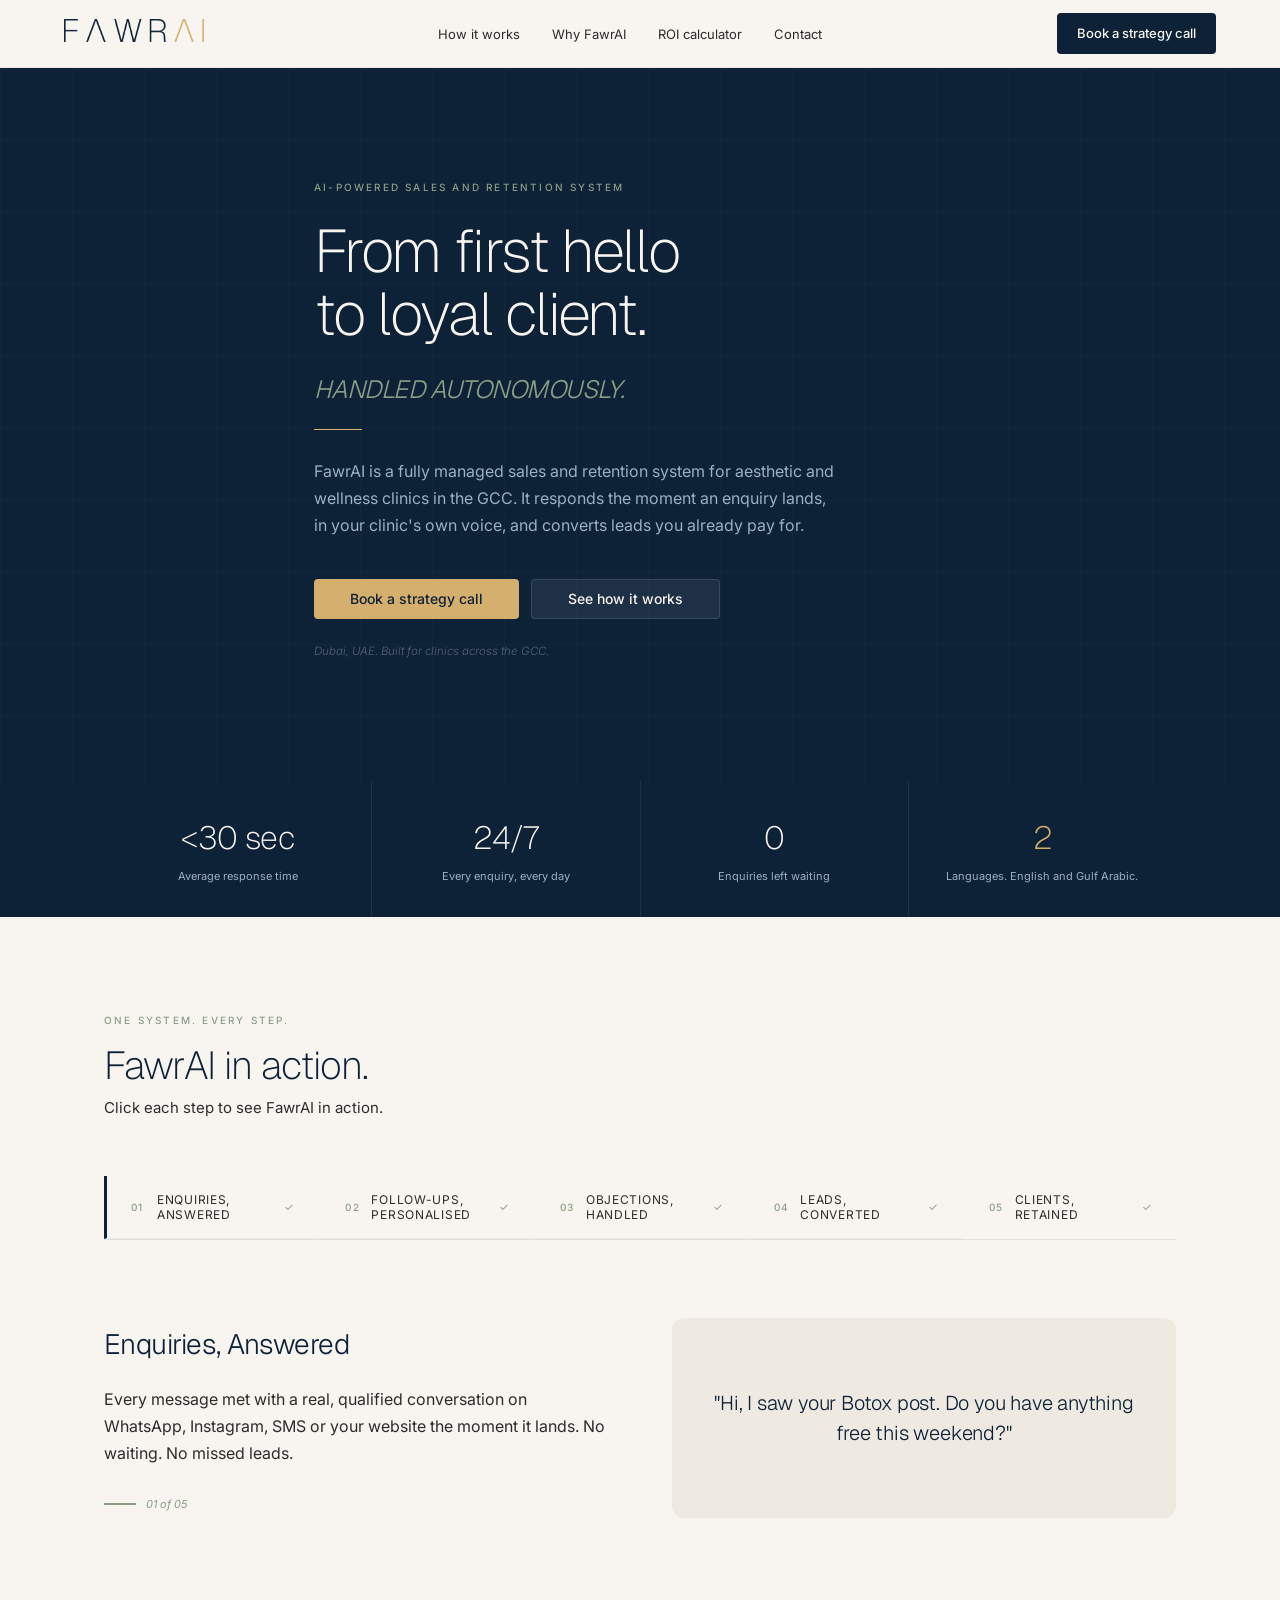
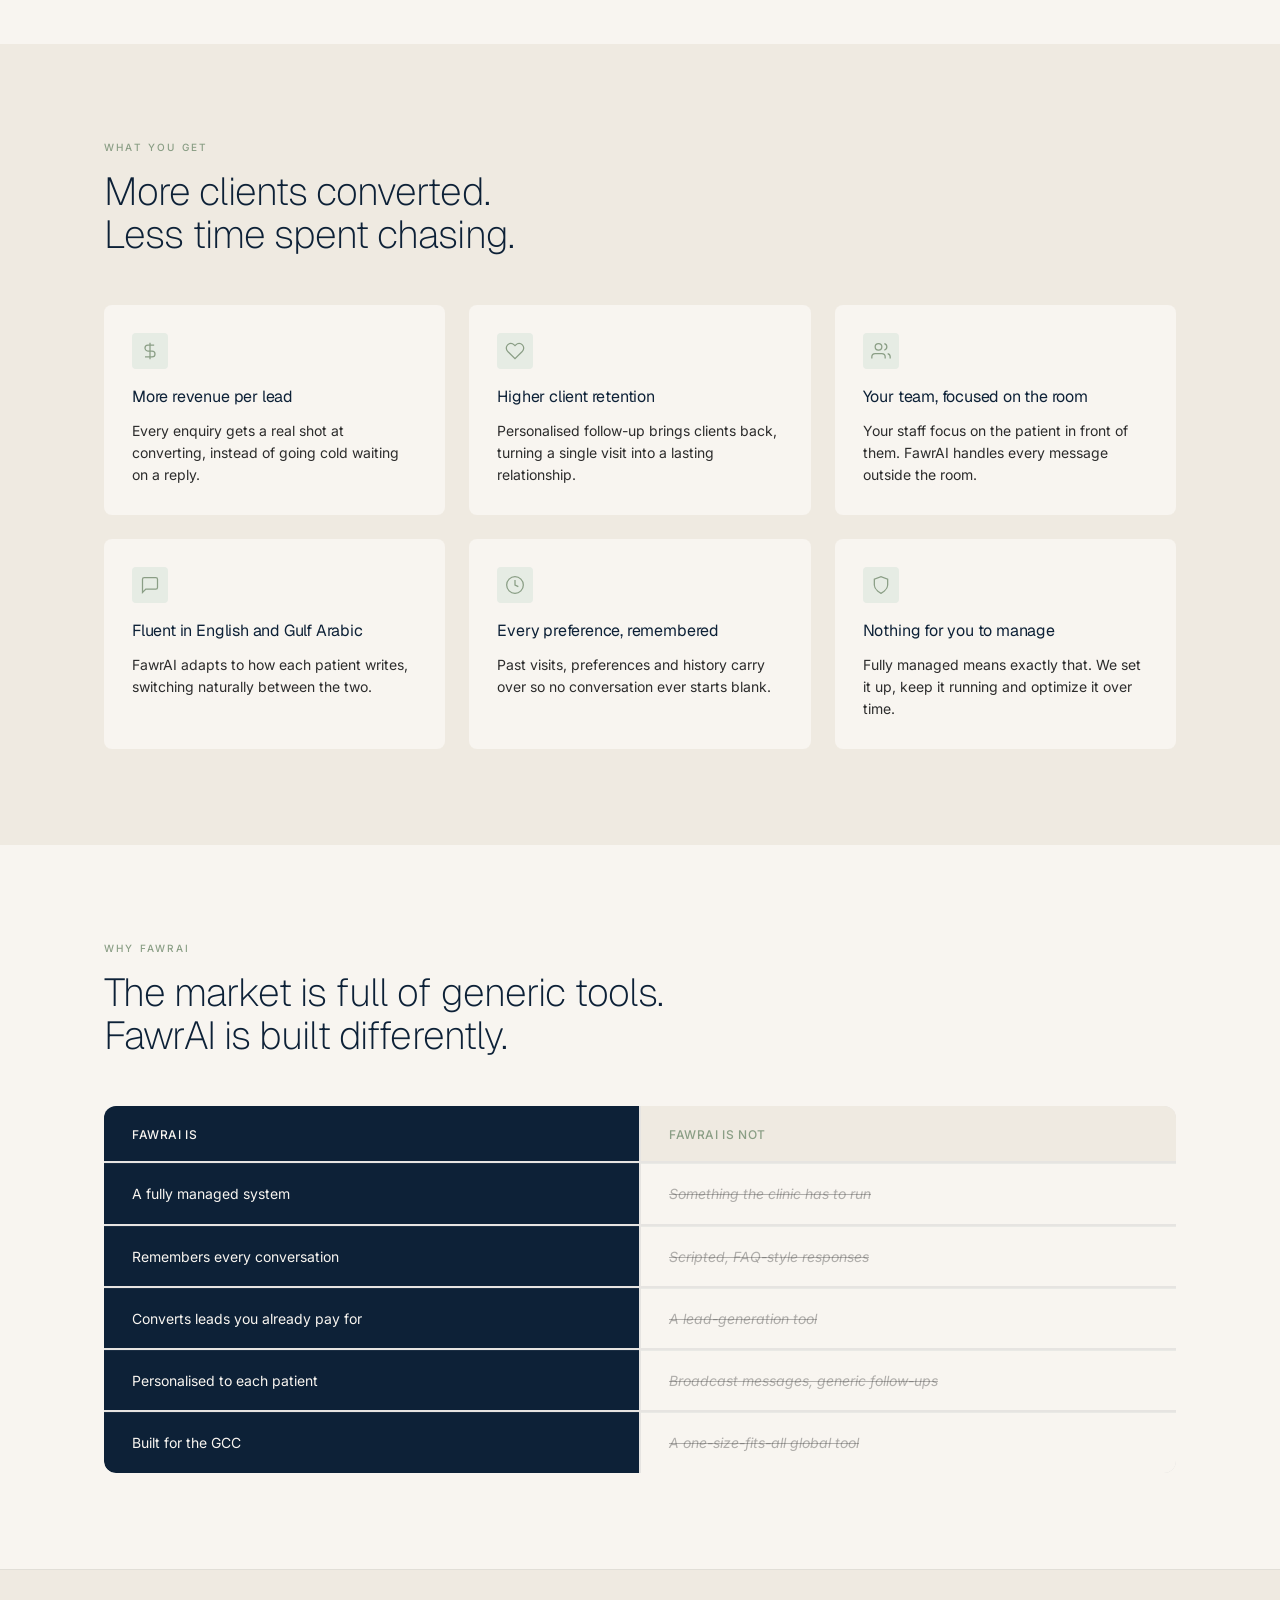
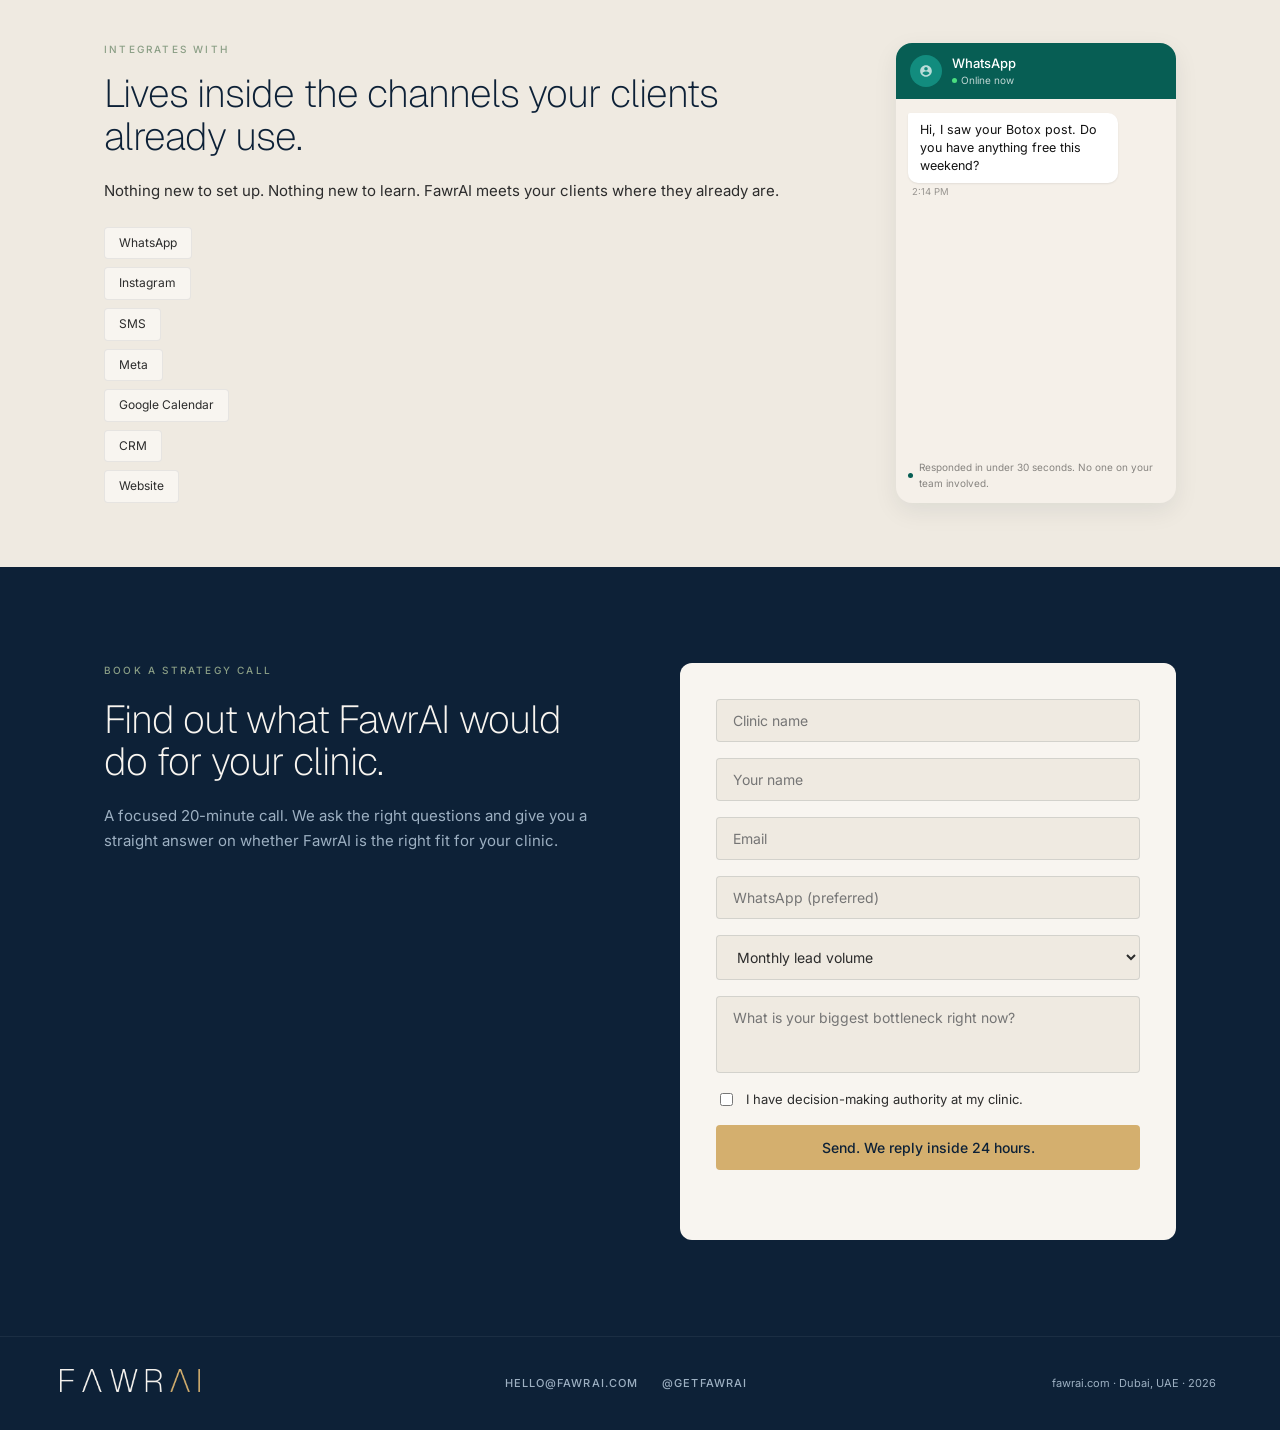
==== index.html @ 524ab54e "Add files via upload" ====
<!DOCTYPE html>
<html lang="en">
<head>
<meta charset="utf-8">
<meta name="viewport" content="width=device-width, initial-scale=1">
<title>FawrAI — From first hello to loyal client</title>
<link rel="icon" type="image/png" href="favicon-32.png">
<link rel="icon" type="image/png" sizes="512x512" href="favicon.png">
<link rel="apple-touch-icon" href="apple-touch-icon.png">
<meta name="description" content="FawrAI is a fully managed AI sales and retention system for aesthetic and wellness clinics in the GCC. Responds to every enquiry in under 30 seconds, in English and Gulf Arabic.">

<meta property="og:type" content="website">
<meta property="og:url" content="https://fawrai.com/">
<meta property="og:title" content="FawrAI — From first hello to loyal client">
<meta property="og:description" content="FawrAI is a fully managed AI sales and retention system for aesthetic and wellness clinics in the GCC. Responds to every enquiry in under 30 seconds, in English and Gulf Arabic.">
<meta property="og:image" content="https://fawrai.com/og-image.png">
<meta property="og:image:width" content="1200">
<meta property="og:image:height" content="630">

<meta name="twitter:card" content="summary_large_image">
<meta name="twitter:title" content="FawrAI — From first hello to loyal client">
<meta name="twitter:description" content="FawrAI is a fully managed AI sales and retention system for aesthetic and wellness clinics in the GCC.">
<meta name="twitter:image" content="https://fawrai.com/og-image.png">

<link rel="stylesheet" href="colors_and_type.css">
<link rel="stylesheet" href="site.css">
</head>
<body>

<!-- NAV -->
<nav class="fw-nav">
  <a href="index.html" aria-label="FawrAI home"><img src="logo-dark.png" alt="FawrAI" class="fw-logo-nav" style="height:23px;width:auto;"></a>
  <ul class="fw-nav-links">
    <li><a href="#how">How it works</a></li>
    <li><a href="#why">Why FawrAI</a></li>
    <li><a href="https://roi.fawrai.com">ROI calculator</a></li>
    <li><a href="#contact">Contact</a></li>
  </ul>
  <a href="#contact" class="fw-btn fw-btn-primary fw-nav-cta">Book a strategy call</a>
  <button id="fw-burger" class="fw-burger" aria-label="Open menu" aria-expanded="false">
    <span></span><span></span><span></span>
  </button>
</nav>
<div id="fw-mobile-menu" class="fw-mobile-menu">
  <a href="#how">How it works</a>
  <a href="#why">Why FawrAI</a>
  <a href="https://roi.fawrai.com">ROI calculator</a>
  <a href="#contact">Contact</a>
  <a href="#contact" class="fw-btn fw-btn-primary fw-mobile-cta">Book a strategy call</a>
</div>

<!-- HERO -->
<div style="background: var(--fawr-navy); position: relative; overflow: hidden;">
  <div style="position: absolute; inset: 0; background-image: linear-gradient(rgba(212,175,110,0.03) 1px, transparent 1px), linear-gradient(90deg, rgba(212,175,110,0.03) 1px, transparent 1px); background-size: 72px 72px; pointer-events: none;"></div>
  <div class="hero-inner fw-reveal" style="max-width: 780px; margin: 0 auto; padding: 112px 64px 104px; display: flex; flex-direction: column; align-items: flex-start; position: relative;">
    <div class="eyebrow" style="margin-bottom: 24px; color: var(--fawr-sage);">AI-powered sales and retention system</div>
    <h1 style="font-size: 60px; font-weight: 200; letter-spacing: -0.034em; line-height: 1.05; color: var(--fawr-offwhite); margin-bottom: 20px;">From first hello<br>to loyal client.<br><span style="font-size: 25px; font-weight: 300; color: var(--fawr-sage); letter-spacing: -0.022em; text-transform: uppercase; font-style: italic;">Handled autonomously.</span></h1>
    <div style="width: 48px; height: 1px; background: var(--fawr-gold); margin-bottom: 28px;"></div>
    <p style="font-size: 16px; line-height: 1.7; color: var(--fg-on-navy-dim); max-width: 520px; margin-bottom: 40px;">FawrAI is a fully managed sales and retention system for aesthetic and wellness clinics in the GCC. It responds the moment an enquiry lands, in your clinic's own voice, and converts leads you already pay for.</p>
    <div class="btn-row" style="display: flex; gap: 12px; align-items: center;">
      <a href="#contact" class="fw-btn fw-btn-accent" style="font-size: 14px; padding: 9px 36px; white-space: nowrap;">Book a strategy call</a>
      <a href="#how" class="fw-btn" style="font-size: 14px; padding: 8px 36px; white-space: nowrap; background: rgba(255,255,255,0.07); color: var(--fawr-offwhite); border: 1px solid rgba(255,255,255,0.12);">See how it works</a>
    </div>
    <p style="margin-top: 24px; font-size: 11.5px; color: rgba(255,255,255,0.3); font-family: var(--font-body); font-weight: 300; font-style: italic;">Dubai, UAE. Built for clinics across the GCC.</p>
  </div>
</div>

<!-- STATS BANNER -->
<div style="background: var(--fawr-navy); padding: 0;">
  <div class="section-inner" style="padding-top: 0; padding-bottom: 0;">
    <div class="stats-grid" style="display: grid; grid-template-columns: 1fr 1px 1fr 1px 1fr 1px 1fr;">
      <div class="fw-reveal" style="padding: 32px 24px; text-align: center;">
        <div style="font-family: var(--font-display); font-size: 32px; font-weight: 200; color: var(--fawr-offwhite); letter-spacing: -0.02em;">&lt;30 sec</div>
        <div style="font-family: var(--font-body); font-size: 11px; color: var(--fg-on-navy-dim); margin-top: 6px;">Average response time</div>
      </div>
      <div class="stats-div" style="background: rgba(255,255,255,0.07);"></div>
      <div class="fw-reveal" style="padding: 32px 24px; text-align: center;">
        <div style="font-family: var(--font-display); font-size: 32px; font-weight: 200; color: var(--fawr-offwhite); letter-spacing: -0.02em;">24/7</div>
        <div style="font-family: var(--font-body); font-size: 11px; color: var(--fg-on-navy-dim); margin-top: 6px;">Every enquiry, every day</div>
      </div>
      <div class="stats-div" style="background: rgba(255,255,255,0.07);"></div>
      <div class="fw-reveal" style="padding: 32px 24px; text-align: center;">
        <div style="font-family: var(--font-display); font-size: 32px; font-weight: 200; color: var(--fawr-offwhite); letter-spacing: -0.02em;">0</div>
        <div style="font-family: var(--font-body); font-size: 11px; color: var(--fg-on-navy-dim); margin-top: 6px;">Enquiries left waiting</div>
      </div>
      <div class="stats-div" style="background: rgba(255,255,255,0.07);"></div>
      <div class="fw-reveal" style="padding: 32px 24px; text-align: center;">
        <div style="font-family: var(--font-display); font-size: 32px; font-weight: 200; color: var(--fawr-gold); letter-spacing: -0.02em;">2</div>
        <div style="font-family: var(--font-body); font-size: 11px; color: var(--fg-on-navy-dim); margin-top: 6px;">Languages. English and Gulf Arabic.</div>
      </div>
    </div>
  </div>
</div>

<!-- HOW IT WORKS -->
<div id="how" class="section-pad" style="padding: 96px 0; background: var(--fawr-offwhite);">
  <div class="section-inner">
    <div class="eyebrow fw-reveal" style="margin-bottom: 16px;">One system. Every step.</div>
    <h2 class="fw-reveal" style="font-size: 39px; font-weight: 200; letter-spacing: -0.025em; line-height: 1.1; color: var(--fawr-navy); margin-bottom: 8px;">FawrAI in action.</h2>
    <p class="fw-reveal" style="font-size: 15px; color: var(--fawr-charcoal); margin-bottom: 56px; max-width: 480px; line-height: 1.6;">Click each step to see FawrAI in action.</p>

    <div id="step-tabs" class="steps-tabs" style="display: grid; grid-template-columns: repeat(5, 1fr); border-bottom: 1px solid rgba(13,33,55,0.1); margin-bottom: 48px;">
      <button class="step-tab active" data-step="0" style="width: 100%;"><div style="display: flex; align-items: center; gap: 10px;"><span style="font-family: var(--font-body); font-size: 10px; font-weight: 500; letter-spacing: 0.12em; color: var(--fawr-sage); min-width: 16px;">01</span><span style="font-family: var(--font-body); font-size: 12px; font-weight: 400; color: var(--fawr-charcoal); text-transform: uppercase; letter-spacing: 0.06em; flex: 1;">Enquiries, Answered</span><span style="font-size: 11px; color: var(--fawr-sage);">&#10003;</span></div></button>
      <button class="step-tab" data-step="1" style="width: 100%;"><div style="display: flex; align-items: center; gap: 10px;"><span style="font-family: var(--font-body); font-size: 10px; font-weight: 500; letter-spacing: 0.12em; color: var(--fawr-sage); min-width: 16px;">02</span><span style="font-family: var(--font-body); font-size: 12px; font-weight: 400; color: var(--fawr-charcoal); text-transform: uppercase; letter-spacing: 0.06em; flex: 1;">Follow-ups, Personalised</span><span style="font-size: 11px; color: var(--fawr-sage);">&#10003;</span></div></button>
      <button class="step-tab" data-step="2" style="width: 100%;"><div style="display: flex; align-items: center; gap: 10px;"><span style="font-family: var(--font-body); font-size: 10px; font-weight: 500; letter-spacing: 0.12em; color: var(--fawr-sage); min-width: 16px;">03</span><span style="font-family: var(--font-body); font-size: 12px; font-weight: 400; color: var(--fawr-charcoal); text-transform: uppercase; letter-spacing: 0.06em; flex: 1;">Objections, Handled</span><span style="font-size: 11px; color: var(--fawr-sage);">&#10003;</span></div></button>
      <button class="step-tab" data-step="3" style="width: 100%;"><div style="display: flex; align-items: center; gap: 10px;"><span style="font-family: var(--font-body); font-size: 10px; font-weight: 500; letter-spacing: 0.12em; color: var(--fawr-sage); min-width: 16px;">04</span><span style="font-family: var(--font-body); font-size: 12px; font-weight: 400; color: var(--fawr-charcoal); text-transform: uppercase; letter-spacing: 0.06em; flex: 1;">Leads, Converted</span><span style="font-size: 11px; color: var(--fawr-sage);">&#10003;</span></div></button>
      <button class="step-tab" data-step="4" style="width: 100%;"><div style="display: flex; align-items: center; gap: 10px;"><span style="font-family: var(--font-body); font-size: 10px; font-weight: 500; letter-spacing: 0.12em; color: var(--fawr-sage); min-width: 16px;">05</span><span style="font-family: var(--font-body); font-size: 12px; font-weight: 400; color: var(--fawr-charcoal); text-transform: uppercase; letter-spacing: 0.06em; flex: 1;">Clients, Retained</span><span style="font-size: 11px; color: var(--fawr-sage);">&#10003;</span></div></button>
    </div>

    <div class="steps-grid" style="display: grid; grid-template-columns: 1fr 1fr; gap: 64px; align-items: center; min-height: 260px;">
      <div>
        <h3 id="step-detail-title" style="font-size: 28px; font-weight: 300; color: var(--fawr-navy); margin-bottom: 20px; letter-spacing: -0.018em;">Enquiries, Answered</h3>
        <p id="step-detail-body" style="font-size: 16px; line-height: 1.7; color: var(--fawr-charcoal); margin-bottom: 28px;">Every message met with a real, qualified conversation on WhatsApp, Instagram, SMS or your website the moment it lands. No waiting. No missed leads.</p>
        <div style="display: flex; align-items: center; gap: 10px;">
          <div style="width: 32px; height: 2px; background: var(--fawr-sage);"></div>
          <span id="step-detail-count" style="font-family: var(--font-body); font-size: 11px; color: var(--fawr-sage); font-style: italic;">01 of 05</span>
        </div>
      </div>
      <div style="background: var(--fawr-offwhite-2); border-radius: var(--radius-lg); padding: 32px; min-height: 200px; display: flex; align-items: center; justify-content: center;">
        <p id="step-detail-example" style="font-family: var(--font-display); font-size: 20px; font-weight: 300; color: var(--fawr-navy); text-align: center; line-height: 1.5; letter-spacing: -0.01em; margin: 0;">"Hi, I saw your Botox post. Do you have anything free this weekend?"</p>
      </div>
    </div>
  </div>
</div>

<!-- WHAT YOU GET -->
<div class="section-pad" style="padding: 96px 0; background: var(--fawr-offwhite-2);">
  <div class="section-inner">
    <div class="eyebrow fw-reveal" style="margin-bottom: 16px;">What you get</div>
    <h2 class="fw-reveal" style="font-size: 39px; font-weight: 200; letter-spacing: -0.025em; line-height: 1.1; color: var(--fawr-navy); margin-bottom: 48px;">More clients converted. <br>Less time spent chasing.</h2>
    <div class="benefits-grid" style="display: grid; grid-template-columns: repeat(3, 1fr); gap: 24px;">

      <div class="benefit-card fw-reveal" style="background: var(--fawr-offwhite); border-radius: var(--radius-md); padding: 28px; transition: box-shadow 160ms, transform 160ms;">
        <div style="width: 36px; height: 36px; border-radius: var(--radius-sm); background: var(--fawr-sage-20); display: flex; align-items: center; justify-content: center; color: var(--fawr-sage); margin-bottom: 16px;"><svg width="20" height="20" viewBox="0 0 24 24" fill="none" stroke="currentColor" stroke-width="1.5"><path d="M12 2v20M17 5H9.5a3.5 3.5 0 000 7h5a3.5 3.5 0 010 7H6"></path></svg></div>
        <h3 style="font-size: 16px; font-weight: 400; color: var(--fawr-navy); margin-bottom: 10px;">More revenue per lead</h3>
        <p style="font-size: 14px; line-height: 1.6; color: var(--fawr-charcoal); margin: 0;">Every enquiry gets a real shot at converting, instead of going cold waiting on a reply.</p>
      </div>

      <div class="benefit-card fw-reveal" style="background: var(--fawr-offwhite); border-radius: var(--radius-md); padding: 28px; transition: box-shadow 160ms, transform 160ms;">
        <div style="width: 36px; height: 36px; border-radius: var(--radius-sm); background: var(--fawr-sage-20); display: flex; align-items: center; justify-content: center; color: var(--fawr-sage); margin-bottom: 16px;"><svg width="20" height="20" viewBox="0 0 24 24" fill="none" stroke="currentColor" stroke-width="1.5"><path d="M20.84 4.61a5.5 5.5 0 00-7.78 0L12 5.67l-1.06-1.06a5.5 5.5 0 00-7.78 7.78l1.06 1.06L12 21.23l7.78-7.78 1.06-1.06a5.5 5.5 0 000-7.78z"></path></svg></div>
        <h3 style="font-size: 16px; font-weight: 400; color: var(--fawr-navy); margin-bottom: 10px;">Higher client retention</h3>
        <p style="font-size: 14px; line-height: 1.6; color: var(--fawr-charcoal); margin: 0;">Personalised follow-up brings clients back, turning a single visit into a lasting relationship.</p>
      </div>

      <div class="benefit-card fw-reveal" style="background: var(--fawr-offwhite); border-radius: var(--radius-md); padding: 28px; transition: box-shadow 160ms, transform 160ms;">
        <div style="width: 36px; height: 36px; border-radius: var(--radius-sm); background: var(--fawr-sage-20); display: flex; align-items: center; justify-content: center; color: var(--fawr-sage); margin-bottom: 16px;"><svg width="20" height="20" viewBox="0 0 24 24" fill="none" stroke="currentColor" stroke-width="1.5"><path d="M17 21v-2a4 4 0 00-4-4H5a4 4 0 00-4 4v2"></path><circle cx="9" cy="7" r="4"></circle><path d="M23 21v-2a4 4 0 00-3-3.87M16 3.13a4 4 0 010 7.75"></path></svg></div>
        <h3 style="font-size: 16px; font-weight: 400; color: var(--fawr-navy); margin-bottom: 10px;">Your team, focused on the room</h3>
        <p style="font-size: 14px; line-height: 1.6; color: var(--fawr-charcoal); margin: 0;">Your staff focus on the patient in front of them. FawrAI handles every message outside the room.</p>
      </div>

      <div class="benefit-card fw-reveal" style="background: var(--fawr-offwhite); border-radius: var(--radius-md); padding: 28px; transition: box-shadow 160ms, transform 160ms;">
        <div style="width: 36px; height: 36px; border-radius: var(--radius-sm); background: var(--fawr-sage-20); display: flex; align-items: center; justify-content: center; color: var(--fawr-sage); margin-bottom: 16px;"><svg width="20" height="20" viewBox="0 0 24 24" fill="none" stroke="currentColor" stroke-width="1.5"><path d="M21 15a2 2 0 01-2 2H7l-4 4V5a2 2 0 012-2h14a2 2 0 012 2z"></path></svg></div>
        <h3 style="font-size: 16px; font-weight: 400; color: var(--fawr-navy); margin-bottom: 10px;">Fluent in English and Gulf Arabic</h3>
        <p style="font-size: 14px; line-height: 1.6; color: var(--fawr-charcoal); margin: 0;">FawrAI adapts to how each patient writes, switching naturally between the two.</p>
      </div>

      <div class="benefit-card fw-reveal" style="background: var(--fawr-offwhite); border-radius: var(--radius-md); padding: 28px; transition: box-shadow 160ms, transform 160ms;">
        <div style="width: 36px; height: 36px; border-radius: var(--radius-sm); background: var(--fawr-sage-20); display: flex; align-items: center; justify-content: center; color: var(--fawr-sage); margin-bottom: 16px;"><svg width="20" height="20" viewBox="0 0 24 24" fill="none" stroke="currentColor" stroke-width="1.5"><circle cx="12" cy="12" r="10"></circle><path d="M12 6v6l4 2"></path></svg></div>
        <h3 style="font-size: 16px; font-weight: 400; color: var(--fawr-navy); margin-bottom: 10px;">Every preference, remembered</h3>
        <p style="font-size: 14px; line-height: 1.6; color: var(--fawr-charcoal); margin: 0;">Past visits, preferences and history carry over so no conversation ever starts blank.</p>
      </div>

      <div class="benefit-card fw-reveal" style="background: var(--fawr-offwhite); border-radius: var(--radius-md); padding: 28px; transition: box-shadow 160ms, transform 160ms;">
        <div style="width: 36px; height: 36px; border-radius: var(--radius-sm); background: var(--fawr-sage-20); display: flex; align-items: center; justify-content: center; color: var(--fawr-sage); margin-bottom: 16px;"><svg width="20" height="20" viewBox="0 0 24 24" fill="none" stroke="currentColor" stroke-width="1.5"><path d="M12 22s8-4 8-10V5l-8-3-8 3v7c0 6 8 10 8 10z"></path></svg></div>
        <h3 style="font-size: 16px; font-weight: 400; color: var(--fawr-navy); margin-bottom: 10px;">Nothing for you to manage</h3>
        <p style="font-size: 14px; line-height: 1.6; color: var(--fawr-charcoal); margin: 0;">Fully managed means exactly that. We set it up, keep it running and optimize it over time.</p>
      </div>

    </div>
  </div>
</div>

<!-- WHY FAWRAI -->
<div id="why" class="section-pad" style="padding: 96px 0; background: var(--fawr-offwhite);">
  <div class="section-inner">
    <div class="eyebrow fw-reveal" style="margin-bottom: 16px;">Why FawrAI</div>
    <h2 class="fw-reveal" style="font-size: 39px; font-weight: 200; letter-spacing: -0.025em; line-height: 1.1; color: var(--fawr-navy); margin-bottom: 48px;">The market is full of generic tools. <br>FawrAI is built differently.</h2>
    <div class="is-isnot-grid fw-reveal" style="display: grid; grid-template-columns: 1fr 1fr; gap: 2px; border-radius: var(--radius-lg); overflow: hidden; background: rgba(13,33,55,0.08);">
      <div style="background: var(--fawr-navy); padding: 16px 28px;">
        <span style="font-family: var(--font-body); font-size: 12px; font-weight: 500; color: var(--fawr-offwhite); letter-spacing: 0.05em;">FAWRAI IS</span>
      </div>
      <div style="background: var(--fawr-offwhite-2); padding: 16px 28px;">
        <span style="font-family: var(--font-body); font-size: 12px; font-weight: 500; color: var(--fawr-sage); letter-spacing: 0.05em;">FAWRAI IS NOT</span>
      </div>
      <div class="is-row-navy" style="background: var(--fawr-navy); padding: 18px 28px; border-top: 1px solid rgba(255,255,255,0.06);">
        <span style="font-family: var(--font-body); font-size: 14px; color: var(--fawr-offwhite);">A fully managed system</span>
      </div>
      <div class="is-row-light" style="background: var(--bg-page); padding: 18px 28px; border-top: 1px solid rgba(13,33,55,0.06);">
        <span class="is-not-text" style="font-family: var(--font-body); font-size: 14px; color: var(--fawr-charcoal);">Something the clinic has to run</span>
      </div>
      <div class="is-row-navy" style="background: var(--fawr-navy); padding: 18px 28px; border-top: 1px solid rgba(255,255,255,0.06);">
        <span style="font-family: var(--font-body); font-size: 14px; color: var(--fawr-offwhite);">Remembers every conversation</span>
      </div>
      <div class="is-row-light" style="background: var(--bg-page); padding: 18px 28px; border-top: 1px solid rgba(13,33,55,0.06);">
        <span class="is-not-text" style="font-family: var(--font-body); font-size: 14px; color: var(--fawr-charcoal);">Scripted, FAQ-style responses</span>
      </div>
      <div class="is-row-navy" style="background: var(--fawr-navy); padding: 18px 28px; border-top: 1px solid rgba(255,255,255,0.06);">
        <span style="font-family: var(--font-body); font-size: 14px; color: var(--fawr-offwhite);">Converts leads you already pay for</span>
      </div>
      <div class="is-row-light" style="background: var(--bg-page); padding: 18px 28px; border-top: 1px solid rgba(13,33,55,0.06);">
        <span class="is-not-text" style="font-family: var(--font-body); font-size: 14px; color: var(--fawr-charcoal);">A lead-generation tool</span>
      </div>
      <div class="is-row-navy" style="background: var(--fawr-navy); padding: 18px 28px; border-top: 1px solid rgba(255,255,255,0.06);">
        <span style="font-family: var(--font-body); font-size: 14px; color: var(--fawr-offwhite);">Personalised to each patient</span>
      </div>
      <div class="is-row-light" style="background: var(--bg-page); padding: 18px 28px; border-top: 1px solid rgba(13,33,55,0.06);">
        <span class="is-not-text" style="font-family: var(--font-body); font-size: 14px; color: var(--fawr-charcoal);">Broadcast messages, generic follow-ups</span>
      </div>
      <div class="is-row-navy" style="background: var(--fawr-navy); padding: 18px 28px; border-top: 1px solid rgba(255,255,255,0.06); border-radius: 0 0 0 var(--radius-lg);">
        <span style="font-family: var(--font-body); font-size: 14px; color: var(--fawr-offwhite);">Built for the GCC</span>
      </div>
      <div class="is-row-light" style="background: var(--bg-page); padding: 18px 28px; border-top: 1px solid rgba(13,33,55,0.06); border-radius: 0 0 var(--radius-lg) 0;">
        <span class="is-not-text" style="font-family: var(--font-body); font-size: 14px; color: var(--fawr-charcoal);">A one-size-fits-all global tool</span>
      </div>
    </div>
  </div>
</div>

<!-- INTEGRATIONS -->
<div style="padding: 72px 0 64px; background: var(--fawr-offwhite-2); border-top: 1px solid rgba(13,33,55,0.06);">
  <div class="section-inner">
    <div class="integrations-grid" style="display: grid; grid-template-columns: 1fr 280px; gap: 48px; align-items: end;">
      <div class="fw-reveal">
        <div class="eyebrow" style="margin-bottom: 16px;">Integrates with</div>
        <h2 style="font-size: 39px; font-weight: 200; letter-spacing: -0.025em; line-height: 1.1; color: var(--fawr-navy); margin-bottom: 20px;">Lives inside the channels your clients already use.</h2>
        <p style="font-size: 15px; color: var(--fawr-charcoal); margin-bottom: 24px; line-height: 1.6;">Nothing new to set up. Nothing new to learn. FawrAI meets your clients where they already are.</p>
        <div class="integration-pills" style="display: flex; flex-direction: column; gap: 8px; align-items: flex-start;">
          <span style="font-family: var(--font-body); font-size: 12px; color: var(--fawr-charcoal); background: var(--fawr-offwhite); padding: 6px 14px; border-radius: var(--radius-sm); border: 1px solid rgba(13,33,55,0.08);">WhatsApp</span>
          <span style="font-family: var(--font-body); font-size: 12px; color: var(--fawr-charcoal); background: var(--fawr-offwhite); padding: 6px 14px; border-radius: var(--radius-sm); border: 1px solid rgba(13,33,55,0.08);">Instagram</span>
          <span style="font-family: var(--font-body); font-size: 12px; color: var(--fawr-charcoal); background: var(--fawr-offwhite); padding: 6px 14px; border-radius: var(--radius-sm); border: 1px solid rgba(13,33,55,0.08);">SMS</span>
          <span style="font-family: var(--font-body); font-size: 12px; color: var(--fawr-charcoal); background: var(--fawr-offwhite); padding: 6px 14px; border-radius: var(--radius-sm); border: 1px solid rgba(13,33,55,0.08);">Meta</span>
          <span style="font-family: var(--font-body); font-size: 12px; color: var(--fawr-charcoal); background: var(--fawr-offwhite); padding: 6px 14px; border-radius: var(--radius-sm); border: 1px solid rgba(13,33,55,0.08);">Google Calendar</span>
          <span style="font-family: var(--font-body); font-size: 12px; color: var(--fawr-charcoal); background: var(--fawr-offwhite); padding: 6px 14px; border-radius: var(--radius-sm); border: 1px solid rgba(13,33,55,0.08);">CRM</span>
          <span style="font-family: var(--font-body); font-size: 12px; color: var(--fawr-charcoal); background: var(--fawr-offwhite); padding: 6px 14px; border-radius: var(--radius-sm); border: 1px solid rgba(13,33,55,0.08);">Website</span>
        </div>
      </div>
      <div class="fw-reveal" style="display: flex; flex-direction: column; gap: 14px;">
        <div style="width: 280px; background: rgb(245, 240, 233); border-radius: 16px; overflow: hidden; box-shadow: var(--shadow-md); height: 460px; display: flex; flex-direction: column;">
          <div style="padding: 10px 14px; background: rgb(7, 94, 84); display: flex; align-items: center; gap: 10px;">
            <div style="width: 32px; height: 32px; border-radius: 50%; background: rgb(18, 140, 126); display: flex; align-items: center; justify-content: center; flex-shrink: 0;">
              <svg width="14" height="14" viewBox="0 0 24 24" fill="none"><path d="M12 2C6.48 2 2 6.48 2 12s4.48 10 10 10 10-4.48 10-10S17.52 2 12 2zm0 3c1.66 0 3 1.34 3 3s-1.34 3-3 3-3-1.34-3-3 1.34-3 3-3zm0 14.2c-2.5 0-4.71-1.28-6-3.22.03-1.99 4-3.08 6-3.08 1.99 0 5.97 1.09 6 3.08-1.29 1.94-3.5 3.22-6 3.22z" fill="rgba(255,255,255,0.7)"></path></svg>
            </div>
            <div>
              <div style="font-family: var(--font-body); font-size: 13px; font-weight: 500; color: rgb(255,255,255);">WhatsApp</div>
              <div style="display: flex; align-items: center; gap: 4px;">
                <div class="wa-status-dot" style="width: 5px; height: 5px; border-radius: 50%; background: rgb(74,222,128);"></div>
                <span style="font-size: 10px; color: rgba(255,255,255,0.75); font-family: var(--font-body);">Online now</span>
              </div>
            </div>
          </div>
          <div style="padding: 14px 12px; flex: 1; overflow: hidden;">
            <div class="chat-wrap" id="chat-wrap">
              <div class="chat-pending">
                <div class="chat-msg in" data-order="0">Hi, I saw your Botox post. Do you have anything free this weekend?</div>
                <div class="chat-meta" style="padding-left: 4px;">2:14 PM</div>
              </div>
              <div class="chat-pending">
                <div class="chat-msg out" data-order="1">Hi Sara. We have Saturday at 11am or Sunday at 3pm. Which works better for you?</div>
                <div class="chat-meta right" style="padding-right: 4px;">2:14 PM</div>
              </div>
              <div class="chat-pending">
                <div class="chat-msg in" data-order="2">Saturday works. How much is it?</div>
                <div class="chat-meta" style="padding-left: 4px;">2:15 PM</div>
              </div>
              <div class="chat-pending">
                <div class="chat-msg out" data-order="3">Botox starts at AED 1,200 for 1 area. Saturday at 11am is still open. Shall I book it in?</div>
                <div class="chat-meta right" style="padding-right: 4px;">2:15 PM</div>
              </div>
              <div class="chat-typing" id="chat-typing"><span></span><span></span><span></span></div>
            </div>
          </div>
          <div style="padding: 8px 12px 12px; display: flex; align-items: center; gap: 6px;">
            <div style="width: 5px; height: 5px; border-radius: 50%; background: rgb(7,94,84); flex-shrink: 0;"></div>
            <span style="font-family: var(--font-body); font-size: 10px; color: rgba(0,0,0,0.45);">Responded in under 30 seconds. No one on your team involved.</span>
          </div>
        </div>
      </div>
    </div>
  </div>
</div>

<!-- CTA / CONTACT -->
<div id="contact" style="padding: 96px 0; background: var(--fawr-navy);">
  <div class="section-inner">
    <div class="cta-grid" style="display: grid; grid-template-columns: 1fr 1fr; gap: 80px; align-items: start;">
      <div class="fw-reveal">
        <div class="eyebrow" style="color: var(--fawr-sage); margin-bottom: 20px;">Book a strategy call</div>
        <h2 style="font-size: 39px; font-weight: 200; letter-spacing: -0.025em; color: var(--fawr-offwhite); margin-bottom: 20px; line-height: 1.1;">Find out what FawrAI would do for your clinic.</h2>
        <p style="font-size: 15px; line-height: 1.65; color: var(--fg-on-navy-dim); margin-bottom: 0;">A focused 20-minute call. We ask the right questions and give you a straight answer on whether FawrAI is the right fit for your clinic.</p>
      </div>
      <form id="fw-contact-form" class="fw-reveal" action="https://formspree.io/f/xjybanby" method="POST" style="background: var(--fawr-offwhite); border-radius: var(--radius-lg); padding: 36px; display: flex; flex-direction: column; gap: 16px;">
        <input type="text" name="clinic" placeholder="Clinic name" style="font-family: var(--font-body); font-size: 14px; background: var(--fawr-offwhite-2); border: 1px solid rgba(13,33,55,0.12); border-radius: var(--radius-sm); padding: 12px 16px; color: var(--fawr-charcoal); width: 100%; outline: none;">
        <input type="text" name="name" placeholder="Your name" style="font-family: var(--font-body); font-size: 14px; background: var(--fawr-offwhite-2); border: 1px solid rgba(13,33,55,0.12); border-radius: var(--radius-sm); padding: 12px 16px; color: var(--fawr-charcoal); width: 100%; outline: none;">
        <input type="email" name="email" placeholder="Email" style="font-family: var(--font-body); font-size: 14px; background: var(--fawr-offwhite-2); border: 1px solid rgba(13,33,55,0.12); border-radius: var(--radius-sm); padding: 12px 16px; color: var(--fawr-charcoal); width: 100%; outline: none;">
        <input type="text" name="whatsapp" placeholder="WhatsApp (preferred)" style="font-family: var(--font-body); font-size: 14px; background: var(--fawr-offwhite-2); border: 1px solid rgba(13,33,55,0.12); border-radius: var(--radius-sm); padding: 12px 16px; color: var(--fawr-charcoal); width: 100%; outline: none;">
        <select name="lead_volume" style="font-family: var(--font-body); font-size: 14px; background: var(--fawr-offwhite-2); border: 1px solid rgba(13,33,55,0.12); border-radius: var(--radius-sm); padding: 12px 16px; color: var(--fawr-charcoal); width: 100%; outline: none;">
          <option value="">Monthly lead volume</option>
          <option>Under 100</option>
          <option>100 to 200</option>
          <option>200 to 500</option>
          <option>500+</option>
        </select>
        <textarea name="bottleneck" placeholder="What is your biggest bottleneck right now?" rows="3" style="font-family: var(--font-body); font-size: 14px; background: var(--fawr-offwhite-2); border: 1px solid rgba(13,33,55,0.12); border-radius: var(--radius-sm); padding: 12px 16px; color: var(--fawr-charcoal); width: 100%; outline: none; resize: none;"></textarea>
        <label style="display: flex; align-items: center; gap: 10px; font-family: var(--font-body); font-size: 13px; color: var(--fawr-charcoal); cursor: pointer;">
          <input type="checkbox" name="has_authority" style="accent-color: var(--fawr-gold);">
          I have decision-making authority at my clinic.
        </label>
        <button type="submit" class="fw-btn fw-btn-accent" style="width: 100%; text-align: center; font-size: 14px; padding: 14px;">Send. We reply inside 24 hours.</button>
        <div id="fw-form-status" class="fw-form-status" role="status" aria-live="polite"></div>
      </form>
    </div>
  </div>
</div>

<!-- FOOTER -->
<div style="background: var(--fawr-navy); border-top: 1px solid rgba(255,255,255,0.06); padding: 32px 64px;">
  <div class="fw-footer" style="max-width: 1200px; margin: 0 auto; display: flex; align-items: center; justify-content: space-between;">
    <a href="index.html" aria-label="FawrAI home"><img src="logo-light.png" alt="FawrAI" style="height:23px;width:auto;margin-left:-4px;"></a>
    <div style="display: flex; gap: 24px; align-items: center;">
      <a href="mailto:hello@fawrai.com" style="font-family: var(--font-body); font-size: 11px; font-weight: 500; letter-spacing: 0.1em; color: var(--fg-on-navy-dim);">HELLO@FAWRAI.COM</a>
      <a href="https://instagram.com/getfawrai" target="_blank" rel="noopener" style="font-family: var(--font-body); font-size: 11px; font-weight: 500; letter-spacing: 0.1em; color: var(--fg-on-navy-dim);">@GETFAWRAI</a>
    </div>
    <span style="font-family: var(--font-body); font-size: 11px; color: var(--fg-on-navy-dim);">fawrai.com · Dubai, UAE · 2026</span>
  </div>
</div>

<script src="script.js"></script>
</body>
</html>
---- colors_and_type.css ----
/* ============================================================
   FawrAI Design System — Tokens
   Brand Book v2.0 · August 2026
   ============================================================ */

@import url('https://fonts.googleapis.com/css2?family=Geist:wght@200;300;400;500&family=Inter:ital,wght@0,300;0,400;0,500;1,300&display=swap');

:root {
  /* ---------- Core palette (Brand Book §05, exact) ---------- */
  --fawr-navy:       #0D2137;  /* Deep Navy — authority surfaces, headers, CTA cards */
  --fawr-charcoal:   #2C2C2C;  /* All body text. Never pure black */
  --fawr-sage:       #8A9E85;  /* Sub-headers, accents. Ink only */
  --fawr-gold:       #D4AF6E;  /* One accent per viewport. Never overuse */
  --fawr-offwhite:   #F8F5F0;  /* Page bg. Warmer than pure white */

  /* ---------- Navy scale ---------- */
  --fawr-navy-90:    #1A3149;  /* hover */
  --fawr-navy-80:    #2A4560;  /* dividers */
  --fawr-on-navy-dim:#9DB0C2;  /* text on navy */

  /* ---------- Sage scale ---------- */
  --fawr-sage-70:    #AEBDAB;  /* soft tint */
  --fawr-sage-20:    #E6ECE4;  /* ghost bg */

  /* ---------- Gold / warm scale ---------- */
  --fawr-gold-90:    #C59F5D;  /* pressed */
  --fawr-gold-20:    #F1E4CE;  /* highlight */
  --fawr-offwhite-2: #EFEAE1;  /* panels */

  /* ---------- Semantic ---------- */
  --fg-1:            var(--fawr-charcoal);
  --fg-on-navy:       var(--fawr-offwhite);
  --fg-on-navy-dim:   var(--fawr-on-navy-dim);
  --bg-page:          var(--fawr-offwhite);
  --bg-panel:         var(--fawr-offwhite-2);
  --bg-navy:          var(--fawr-navy);
  --bg-navy-card:     #16273b;
  --accent:           var(--fawr-gold);
  --support:          var(--fawr-sage);

  /* ---------- Type families ---------- */
  --font-display: 'Geist', 'Helvetica Neue', Arial, sans-serif;
  --font-body:    'Inter', 'Helvetica Neue', Arial, sans-serif;

  /* ---------- Type scale (Brand Book §06, exact) ---------- */
  --fs-display: 44px; --fw-display: 200; --tr-display: -0.025em;
  --fs-h1:      40px; --fw-h1: 300;      --tr-h1: -0.022em;
  --fs-h2:      28px; --fw-h2: 300;      --tr-h2: -0.018em;
  --fs-h3:      20px; --fw-h3: 400;      --tr-h3: -0.012em;
  --fs-body:    15px; --fw-body: 400;    --tr-body: 0em;
  --fs-caption: 12.5px; --fw-caption: 300; --tr-caption: 0em;
  --fs-eyebrow: 10px; --fw-eyebrow: 500; --tr-eyebrow: 0.22em;

  /* ---------- Spacing (4px base) ---------- */
  --space-1: 4px; --space-2: 8px; --space-3: 12px; --space-4: 16px;
  --space-5: 24px; --space-6: 32px; --space-7: 48px; --space-8: 64px;

  /* ---------- Radii — restrained, premium ---------- */
  --radius-sm: 4px; --radius-md: 8px; --radius-lg: 12px; --radius-pill: 999px;

  /* ---------- Elevation — soft, warm ---------- */
  --shadow-sm: 0 2px 8px rgba(13, 33, 55, 0.06);
  --shadow-md: 0 8px 24px rgba(13, 33, 55, 0.08);
}

body {
  font-family: var(--font-body);
  font-size: var(--fs-body);
  font-weight: var(--fw-body);
  line-height: 1.55;
  color: var(--fg-1);
  background: var(--bg-page);
  -webkit-font-smoothing: antialiased;
}

h1, h2, h3 { font-family: var(--font-display); color: var(--fawr-navy); margin: 0; }
h1 { font-size: var(--fs-h1); font-weight: var(--fw-h1); letter-spacing: var(--tr-h1); }
h2 { font-size: var(--fs-h2); font-weight: var(--fw-h2); letter-spacing: var(--tr-h2); }
h3 { font-size: var(--fs-h3); font-weight: var(--fw-h3); letter-spacing: var(--tr-h3); }

.display {
  font-family: var(--font-display);
  font-size: var(--fs-display);
  font-weight: var(--fw-display);
  letter-spacing: var(--tr-display);
  color: var(--fawr-navy);
}

p { font-size: var(--fs-body); color: var(--fg-1); margin: 0 0 var(--space-4); }

.caption {
  font-family: var(--font-body);
  font-size: var(--fs-caption);
  font-weight: var(--fw-caption);
  font-style: italic;
  color: var(--fawr-sage);
}

.eyebrow {
  font-family: var(--font-body);
  font-size: var(--fs-eyebrow);
  font-weight: var(--fw-eyebrow);
  letter-spacing: var(--tr-eyebrow);
  text-transform: uppercase;
  color: var(--fawr-sage);
}

.gold-rule { width: 48px; height: 2px; background: var(--fawr-gold); border: 0; }
---- site.css ----
*, *::before, *::after { box-sizing: border-box; }
body { margin: 0; background: var(--fawr-offwhite); }
a { color: inherit; text-decoration: none; }
.fw-nav { display: flex; align-items: center; justify-content: space-between; padding: 0 64px; height: 68px; border-bottom: 1px solid rgba(13,33,55,0.08); background: var(--fawr-offwhite); position: sticky; top: 0; z-index: 100; }
.fw-nav-links { display: flex; gap: 32px; list-style: none; margin: 0; padding: 0; }
.fw-nav-links a { font-family: var(--font-body); font-size: 13px; color: var(--fawr-charcoal); }
.fw-nav-links a:hover { color: var(--fawr-navy); }
.fw-btn { font-family: var(--font-body); font-size: 13px; font-weight: 500; border-radius: var(--radius-sm); padding: 10px 20px; border: none; cursor: pointer; text-decoration: none; display: inline-block; transition: background 140ms ease; }
.fw-btn-primary { background: var(--fawr-navy); color: var(--fawr-offwhite); }
.fw-btn-primary:hover { background: var(--fawr-navy-90); }
.fw-btn-ghost { background: transparent; color: var(--fawr-navy); border: 1px solid var(--fawr-navy-80); }
.fw-btn-ghost:hover { background: var(--fawr-sage-20); }
.fw-btn-accent { background: var(--fawr-gold); color: var(--fawr-navy); }
.fw-btn-accent:hover { background: var(--fawr-gold-90); }
.section-inner { max-width: 1200px; margin: 0 auto; padding: 0 64px; }
@keyframes fadeUp { from { opacity: 0; transform: translateY(6px); } to { opacity: 1; transform: none; } }
@keyframes bounce { 0%, 80%, 100% { transform: translateY(0); } 40% { transform: translateY(-5px); } }
@media (max-width: 768px) {
  .fw-nav { padding: 0 20px !important; }
  .fw-nav-links { display: none !important; }
  .fw-nav-cta { display: none !important; }
  .fw-logo-nav { height: 12px !important; }
  .section-inner { padding: 0 20px !important; }
  .hero-inner { padding: 56px 20px 48px !important; max-width: 100% !important; }
  .hero-inner h1 { font-size: 33px !important; }
  .hero-inner h1 span { font-size: 21px !important; }
  .stats-grid { grid-template-columns: 1fr 1fr !important; }
  .stats-div { display: none !important; }
  .steps-grid { grid-template-columns: 1fr !important; }
  .steps-tabs { display: flex !important; flex-direction: column !important; border-bottom: none !important; }
  .benefits-grid { grid-template-columns: 1fr !important; }
  .is-isnot-grid { grid-template-columns: 1fr !important; }
  .integrations-grid { grid-template-columns: 1fr !important; }
  .cta-grid { grid-template-columns: 1fr !important; }
  .section-pad { padding: 56px 0 !important; }
  .btn-row { flex-direction: column !important; align-items: stretch !important; }
  .btn-row a { text-align: center !important; }
  h2 { font-size: 27px !important; line-height: 1.2 !important; }
  h3 { font-size: 20px !important; }
  .integration-pills { flex-direction: row !important; flex-wrap: wrap !important; }
  .fw-footer { flex-direction: column !important; gap: 16px !important; align-items: flex-start !important; padding: 24px 20px !important; }

  .fw-burger { display: flex !important; }
  .fw-mobile-menu {
    display: flex !important; flex-direction: column;
    position: fixed; top: 68px; left: 0; right: 0; z-index: 99;
    background: var(--fawr-offwhite); border-bottom: 1px solid rgba(13,33,55,0.08);
    padding: 8px 20px 20px;
    transform: translateY(-12px); opacity: 0; pointer-events: none;
    transition: transform 220ms cubic-bezier(.22,1,.36,1), opacity 220ms ease;
  }
  .fw-mobile-menu.open { transform: translateY(0) !important; opacity: 1 !important; pointer-events: auto !important; }
  .fw-mobile-menu a { font-family: var(--font-body); font-size: 15px; color: var(--fawr-charcoal); padding: 14px 4px; border-bottom: 1px solid rgba(13,33,55,0.06); }
  .fw-mobile-menu a.fw-mobile-cta { color: var(--fawr-offwhite) !important; border-bottom: none !important; text-align: center; margin-top: 12px; padding: 12px 4px !important; }
}
.chat-wrap { display: flex; flex-direction: column; gap: 10px; }
.chat-msg { max-width: 82%; padding: 8px 12px; border-radius: 10px; font-family: var(--font-body); font-size: 12.5px; line-height: 1.45; }
.chat-msg.in { background: #fff; color: #111; align-self: flex-start; border-top-left-radius: 2px; box-shadow: 0 1px 2px rgba(0,0,0,0.08); }
.chat-msg.out { background: #d9fdd3; color: #111; align-self: flex-end; border-top-right-radius: 2px; }
.chat-meta { font-size: 9.5px; color: rgba(0,0,0,0.38); font-family: var(--font-body); font-weight: 400; margin-top: 2px; }
.chat-meta.right { text-align: right; }
.step-tab { background: none; border: none; border-left: 3px solid transparent; cursor: pointer; text-align: left; padding: 16px 24px; transition: border-color 160ms, background 160ms; font-family: var(--font-body); width: 100%; display: block; border-bottom: 1px solid rgba(13,33,55,0.06); }
.step-tab:last-child { border-bottom: none; }
.step-tab.active { border-left-color: var(--fawr-navy); background: var(--fawr-offwhite); }
.step-tab.active .step-title { color: var(--fawr-navy); }
.step-num { font-size: 10px; font-weight: 500; letter-spacing: 0.12em; color: var(--fawr-sage); margin-bottom: 5px; font-family: var(--font-body); }
.step-title { font-family: var(--font-body); font-size: 15px; font-weight: 400; color: var(--fawr-charcoal); line-height: 1.3; }
.is-row-navy { transition: background 140ms; }
.is-row-navy:hover { background: #163350 !important; }
.is-row-light { transition: background 140ms; }
.is-row-light:hover { background: var(--fawr-offwhite) !important; }
.is-not-text { text-decoration: line-through; color: rgba(44,44,44,0.35) !important; font-style: italic; }
.benefit-card { transition: box-shadow 160ms, transform 160ms; cursor: default; }
.benefit-card:hover { box-shadow: 0 6px 24px rgba(13,33,55,0.10); transform: translateY(-2px); }
.accordion-toggle { cursor: pointer; display: flex; justify-content: space-between; align-items: center; user-select: none; }

/* ============================================================
   Additions: burger menu (mobile) + chat entrance animation +
   contact form status. Nothing above this line was changed.
   ============================================================ */

.fw-burger { display: none; width: 32px; height: 32px; border: none; background: none; cursor: pointer; padding: 0; flex-direction: column; align-items: center; justify-content: center; gap: 5px; }
.fw-burger span { display: block; width: 22px; height: 2px; background: var(--fawr-navy); border-radius: 2px; transition: transform 220ms ease, opacity 220ms ease; }
.fw-burger.open span:nth-child(1) { transform: translateY(7px) rotate(45deg); }
.fw-burger.open span:nth-child(2) { opacity: 0; }
.fw-burger.open span:nth-child(3) { transform: translateY(-7px) rotate(-45deg); }

.fw-mobile-menu { display: none; }

.chat-pending { display: none; }
.chat-msg { opacity: 0; transform: translateY(10px) scale(0.98); transition: opacity 320ms ease, transform 320ms cubic-bezier(.22,1,.36,1); }
.chat-msg.shown { opacity: 1; transform: translateY(0) scale(1); }
.chat-typing { display: none; align-items: center; gap: 4px; background: #fff; align-self: flex-start; padding: 10px 14px; border-radius: 10px; border-top-left-radius: 2px; border-top-right-radius: 10px; box-shadow: 0 1px 2px rgba(0,0,0,0.08); width: fit-content; }
.chat-typing.active { display: flex; }
.chat-typing.out { background: #d9fdd3; align-self: flex-end; border-top-left-radius: 10px; border-top-right-radius: 2px; }
.chat-typing span { width: 6px; height: 6px; border-radius: 50%; background: rgba(0,0,0,0.35); animation: fw-typing-bounce 1.1s infinite ease-in-out; }
.chat-typing span:nth-child(2) { animation-delay: 0.15s; }
.chat-typing span:nth-child(3) { animation-delay: 0.3s; }
@keyframes fw-typing-bounce { 0%, 60%, 100% { transform: translateY(0); opacity: 0.5; } 30% { transform: translateY(-4px); opacity: 1; } }

.fw-reveal { opacity: 0; transform: translateY(18px); transition: opacity 620ms cubic-bezier(.22,1,.36,1), transform 620ms cubic-bezier(.22,1,.36,1); }
.fw-reveal.in-view { opacity: 1; transform: translateY(0); }

#step-detail-title, #step-detail-body, #step-detail-example, #step-detail-count {
  animation: fw-step-in 380ms cubic-bezier(.22,1,.36,1);
}
@keyframes fw-step-in { from { opacity: 0; transform: translateY(8px); } to { opacity: 1; transform: translateY(0); } }
.step-tab { position: relative; overflow: hidden; }
.step-tab .ripple { position: absolute; border-radius: 50%; background: rgba(13,33,55,0.12); transform: scale(0); animation: fw-ripple 550ms ease-out forwards; pointer-events: none; }
@keyframes fw-ripple { to { transform: scale(2.6); opacity: 0; } }

.fw-form-status { font-family: var(--font-body); font-size: 13px; min-height: 18px; }
.fw-form-status.success { color: #3f6b3f; }
.fw-form-status.error { color: #a33; }
.fw-btn-accent[disabled] { opacity: 0.65; cursor: default; }

@media (prefers-reduced-motion: reduce) {
  *, *::before, *::after { animation-duration: 0.001ms !important; transition-duration: 0.001ms !important; }
}
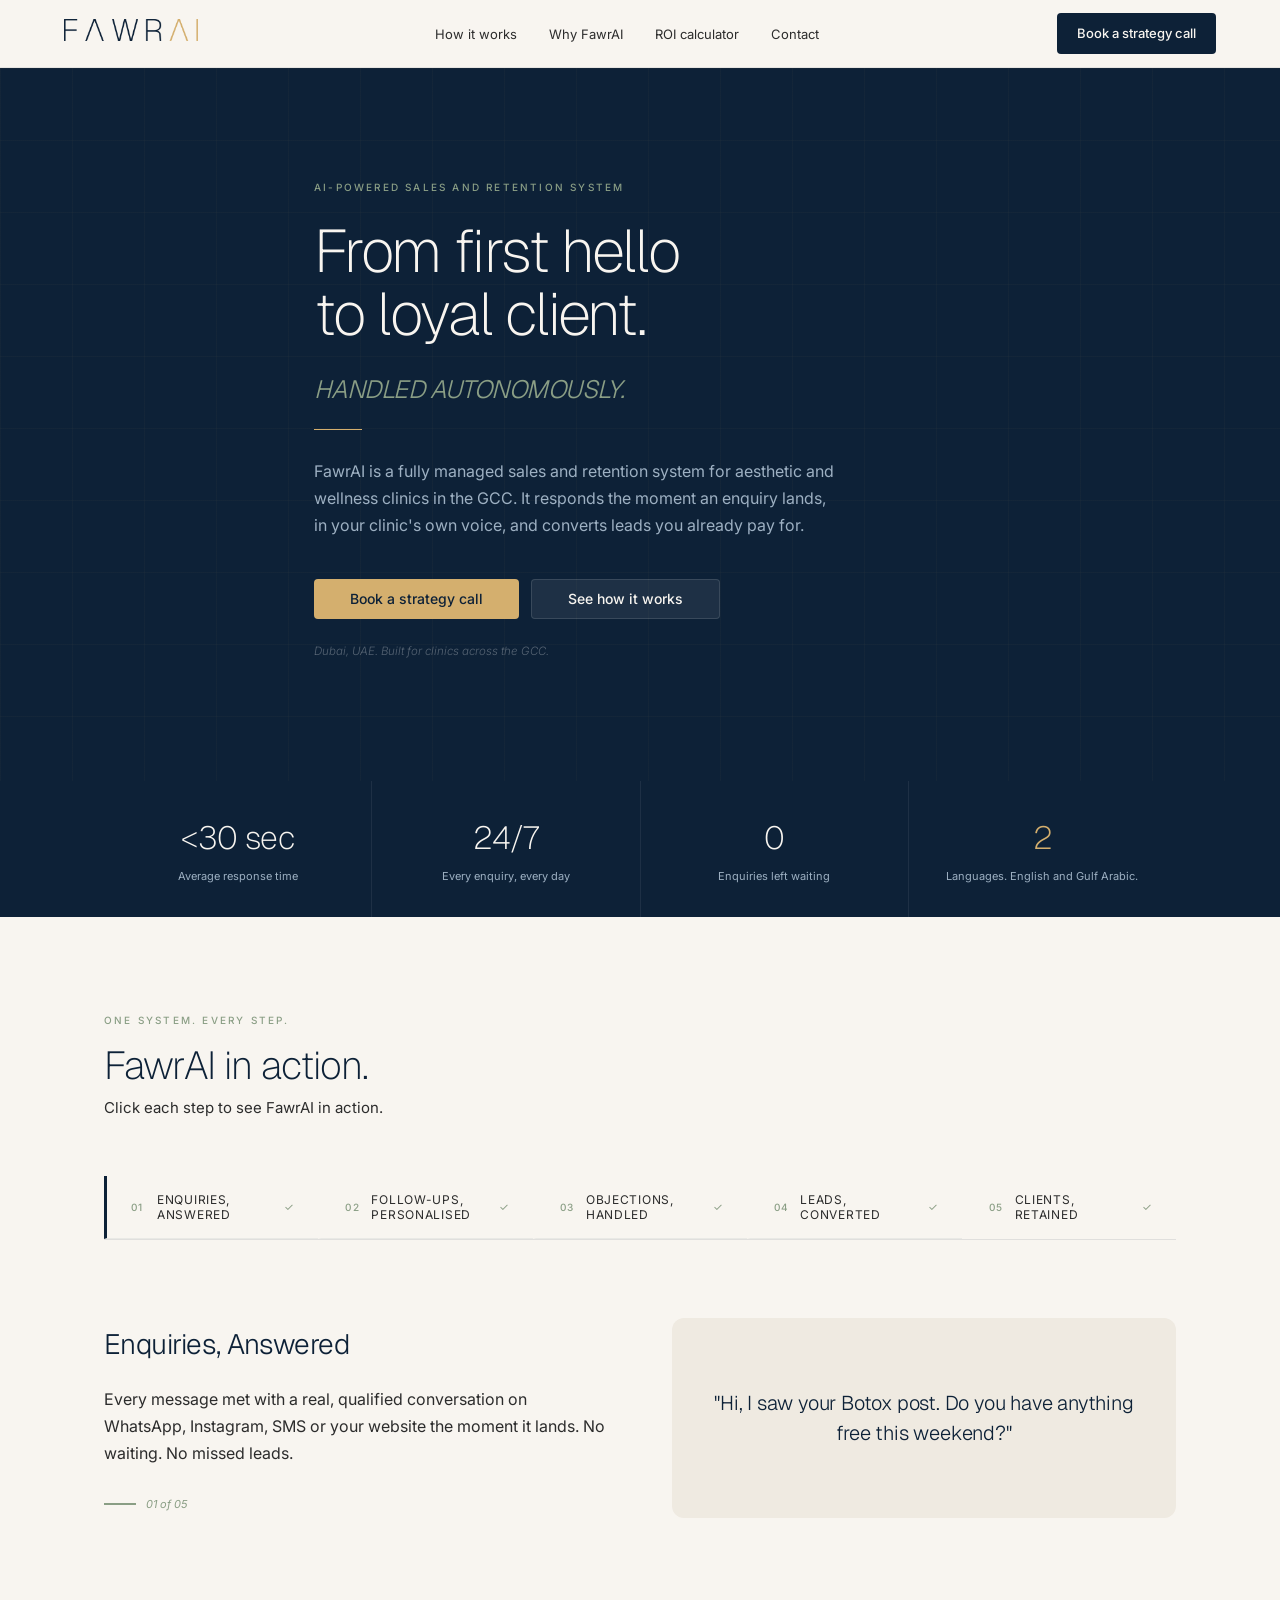
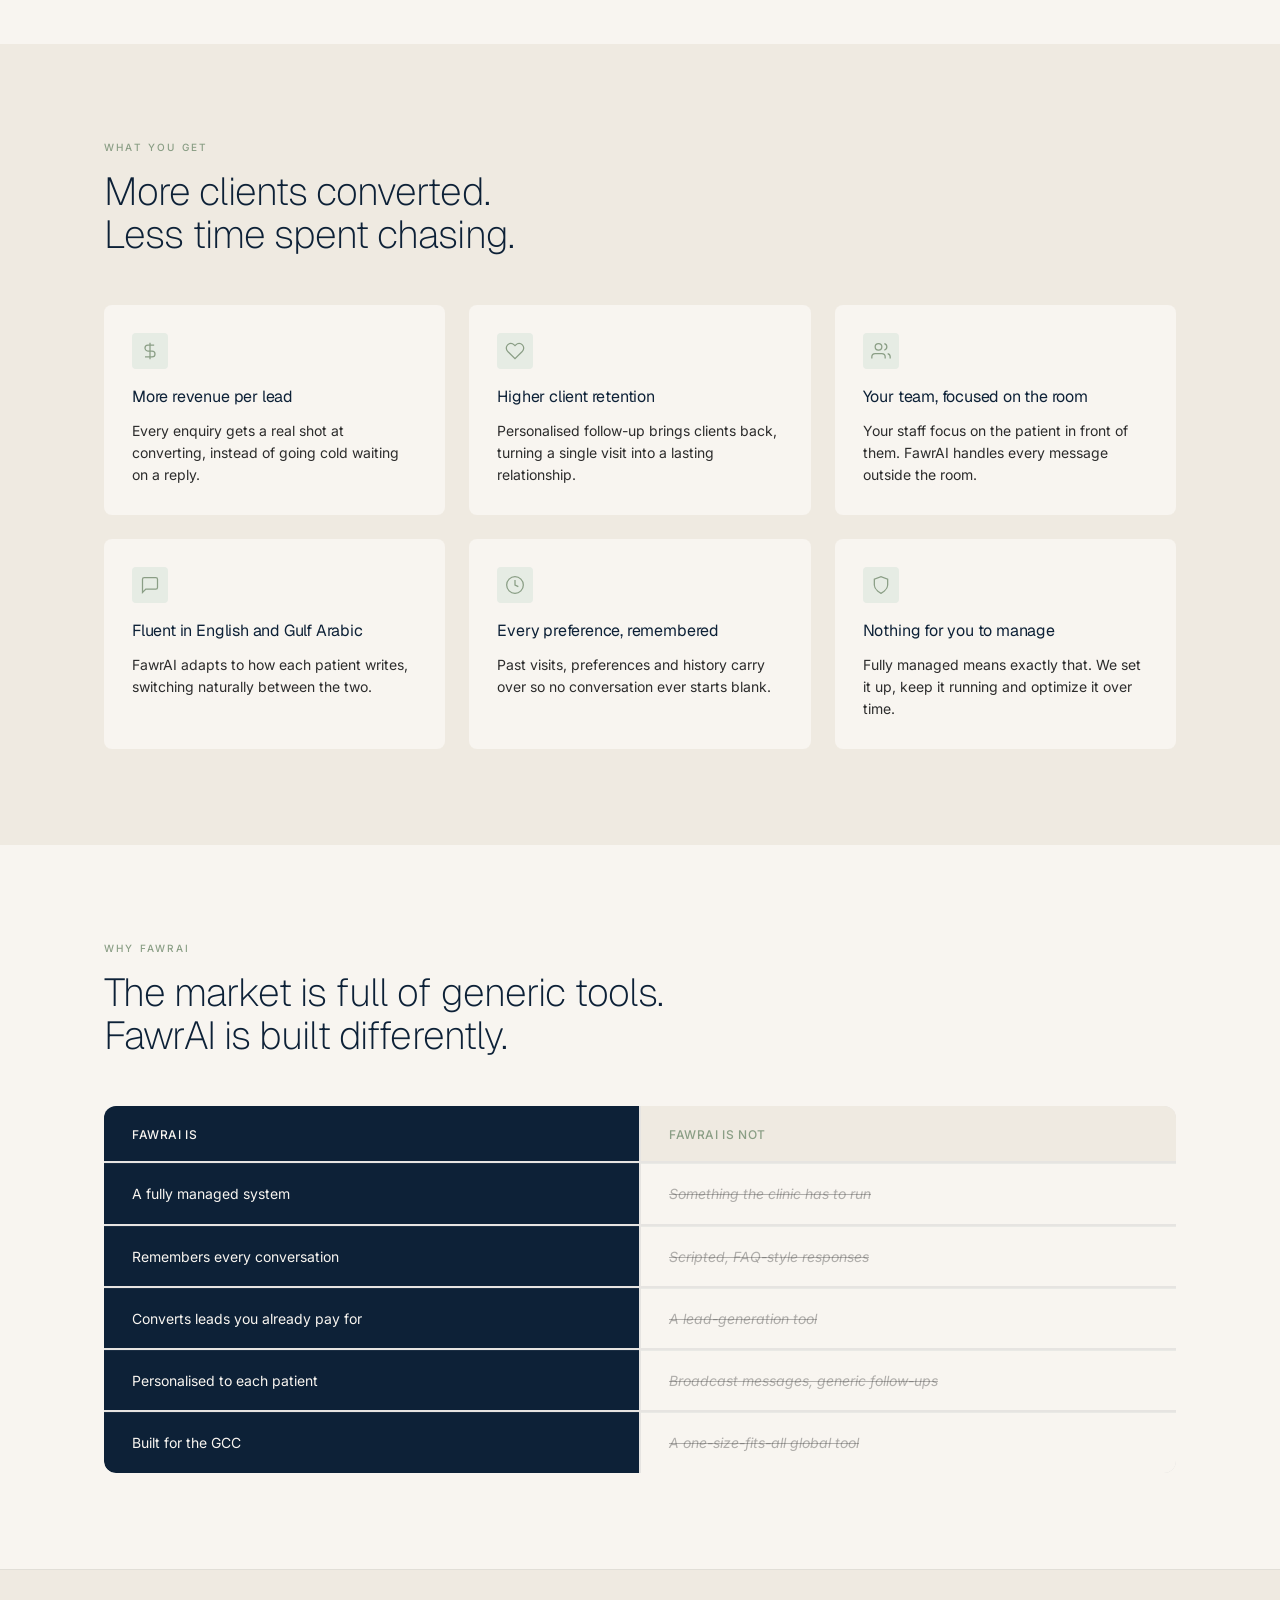
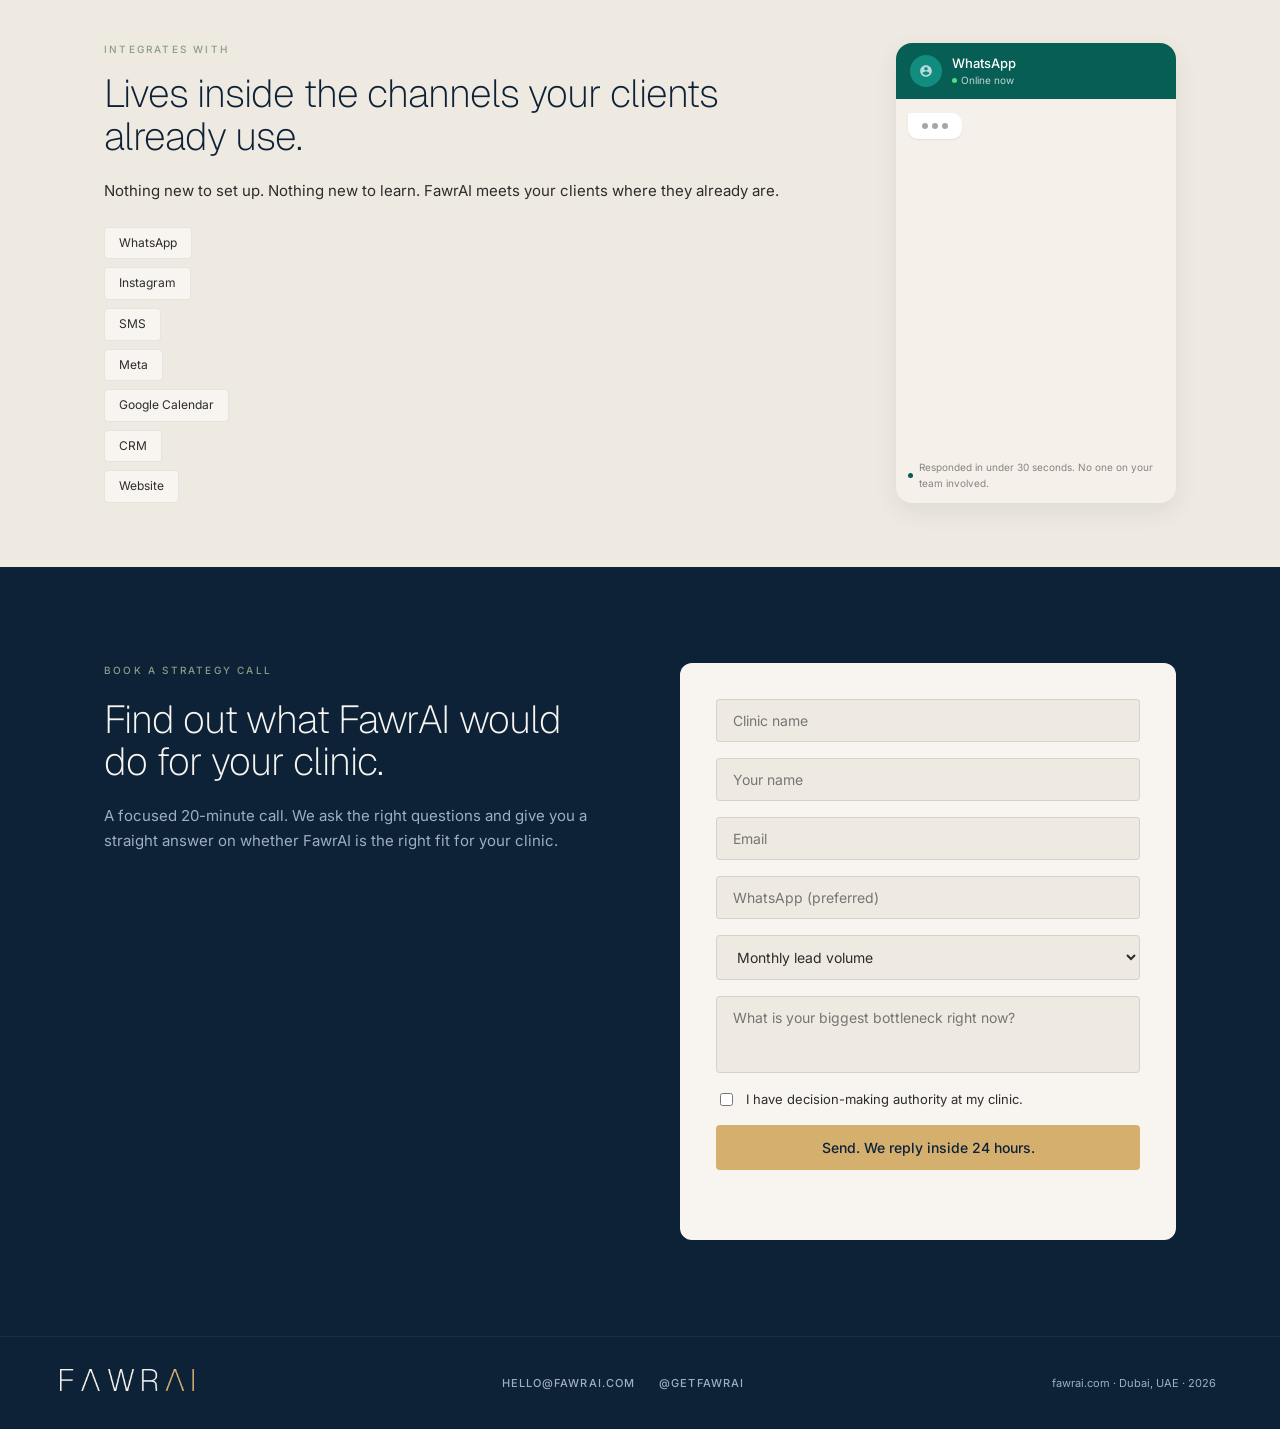
==== commit 50884c6b: "Update index.html" ====
--- a/index.html
+++ b/index.html
@@ -29,7 +29,7 @@
 
 <!-- NAV -->
 <nav class="fw-nav">
-  <a href="index.html" aria-label="FawrAI home"><img src="logo-dark.png" alt="FawrAI" class="fw-logo-nav" style="height:23px;width:auto;"></a>
+  <a href="index.html" aria-label="FawrAI home"><img src="logo-dark.png" alt="FawrAI" class="fw-logo-nav" style="height:22px;width:auto;"></a>
   <ul class="fw-nav-links">
     <li><a href="#how">How it works</a></li>
     <li><a href="#why">Why FawrAI</a></li>
@@ -315,7 +315,7 @@
 <!-- FOOTER -->
 <div style="background: var(--fawr-navy); border-top: 1px solid rgba(255,255,255,0.06); padding: 32px 64px;">
   <div class="fw-footer" style="max-width: 1200px; margin: 0 auto; display: flex; align-items: center; justify-content: space-between;">
-    <a href="index.html" aria-label="FawrAI home"><img src="logo-light.png" alt="FawrAI" style="height:23px;width:auto;margin-left:-4px;"></a>
+    <a href="index.html" aria-label="FawrAI home"><img src="logo-light.png" alt="FawrAI" style="height:22px;width:auto;margin-left:-4px;"></a>
     <div style="display: flex; gap: 24px; align-items: center;">
       <a href="mailto:hello@fawrai.com" style="font-family: var(--font-body); font-size: 11px; font-weight: 500; letter-spacing: 0.1em; color: var(--fg-on-navy-dim);">HELLO@FAWRAI.COM</a>
       <a href="https://instagram.com/getfawrai" target="_blank" rel="noopener" style="font-family: var(--font-body); font-size: 11px; font-weight: 500; letter-spacing: 0.1em; color: var(--fg-on-navy-dim);">@GETFAWRAI</a>
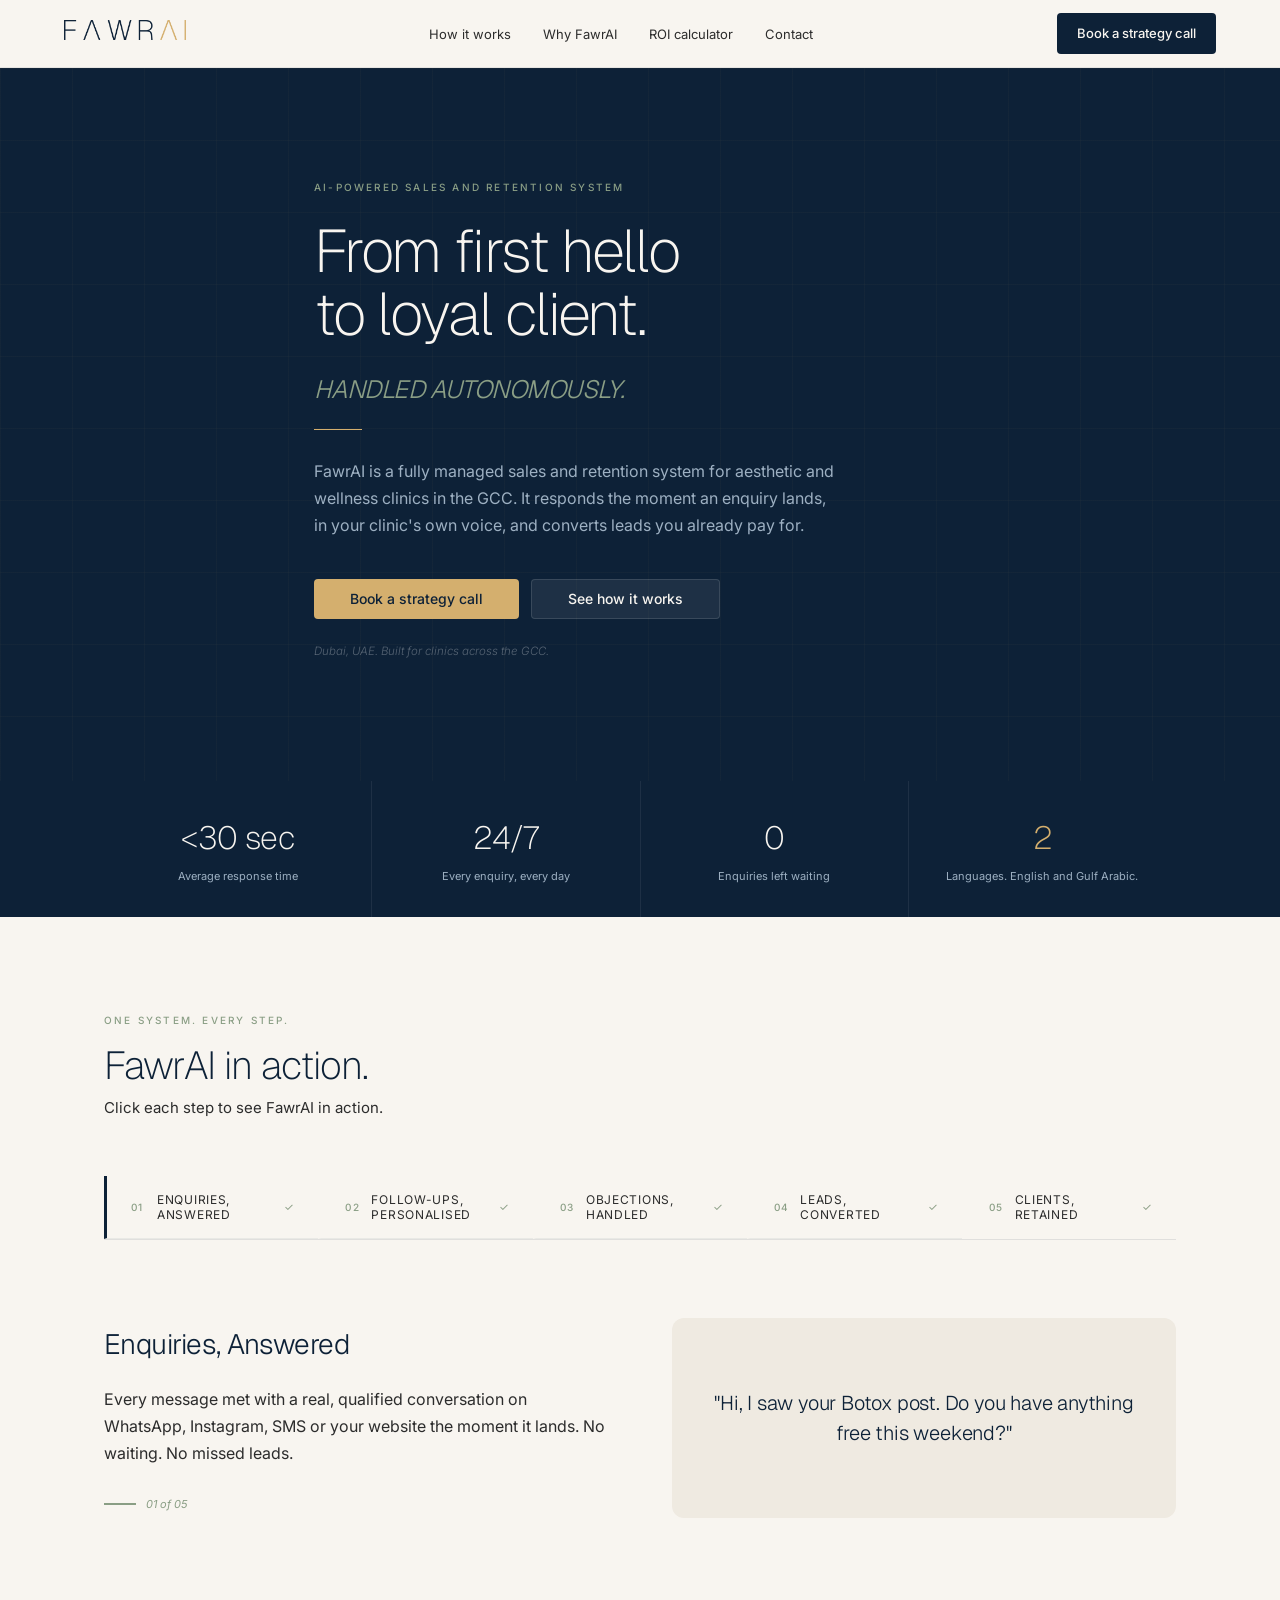
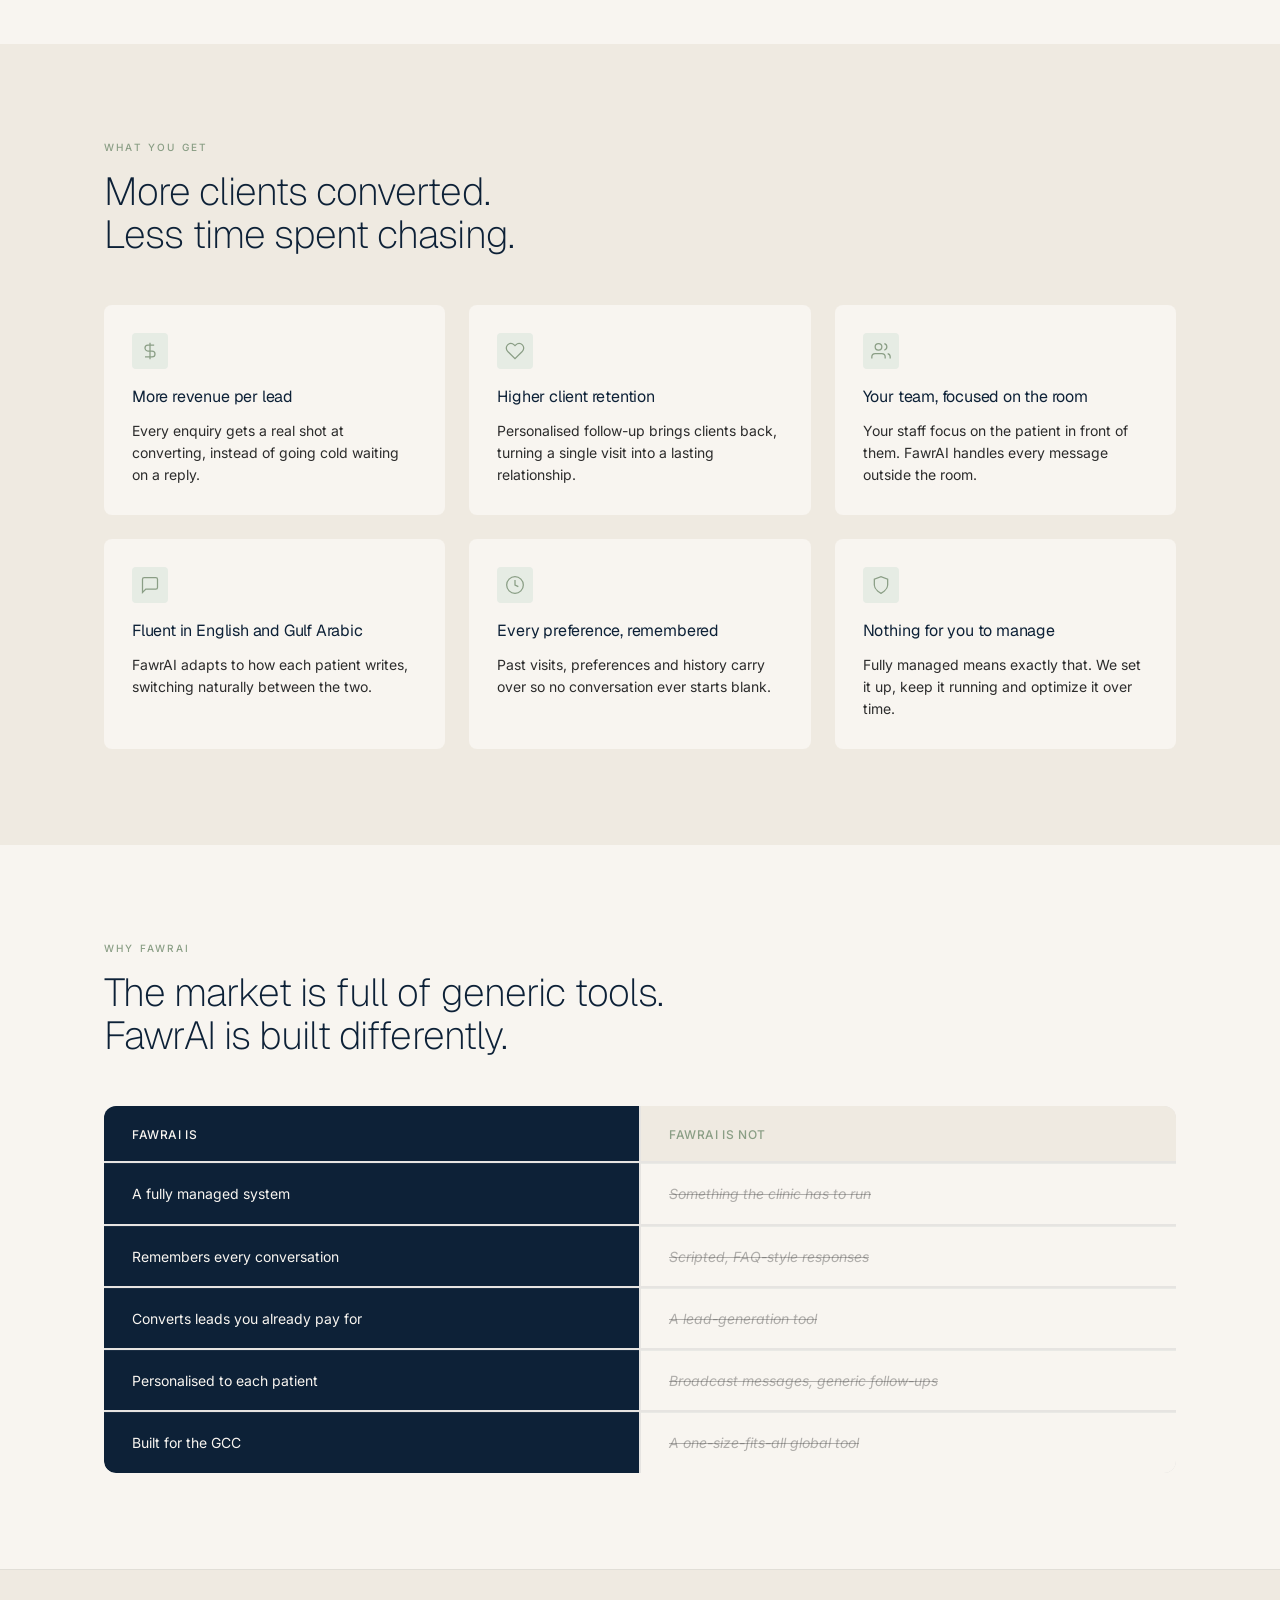
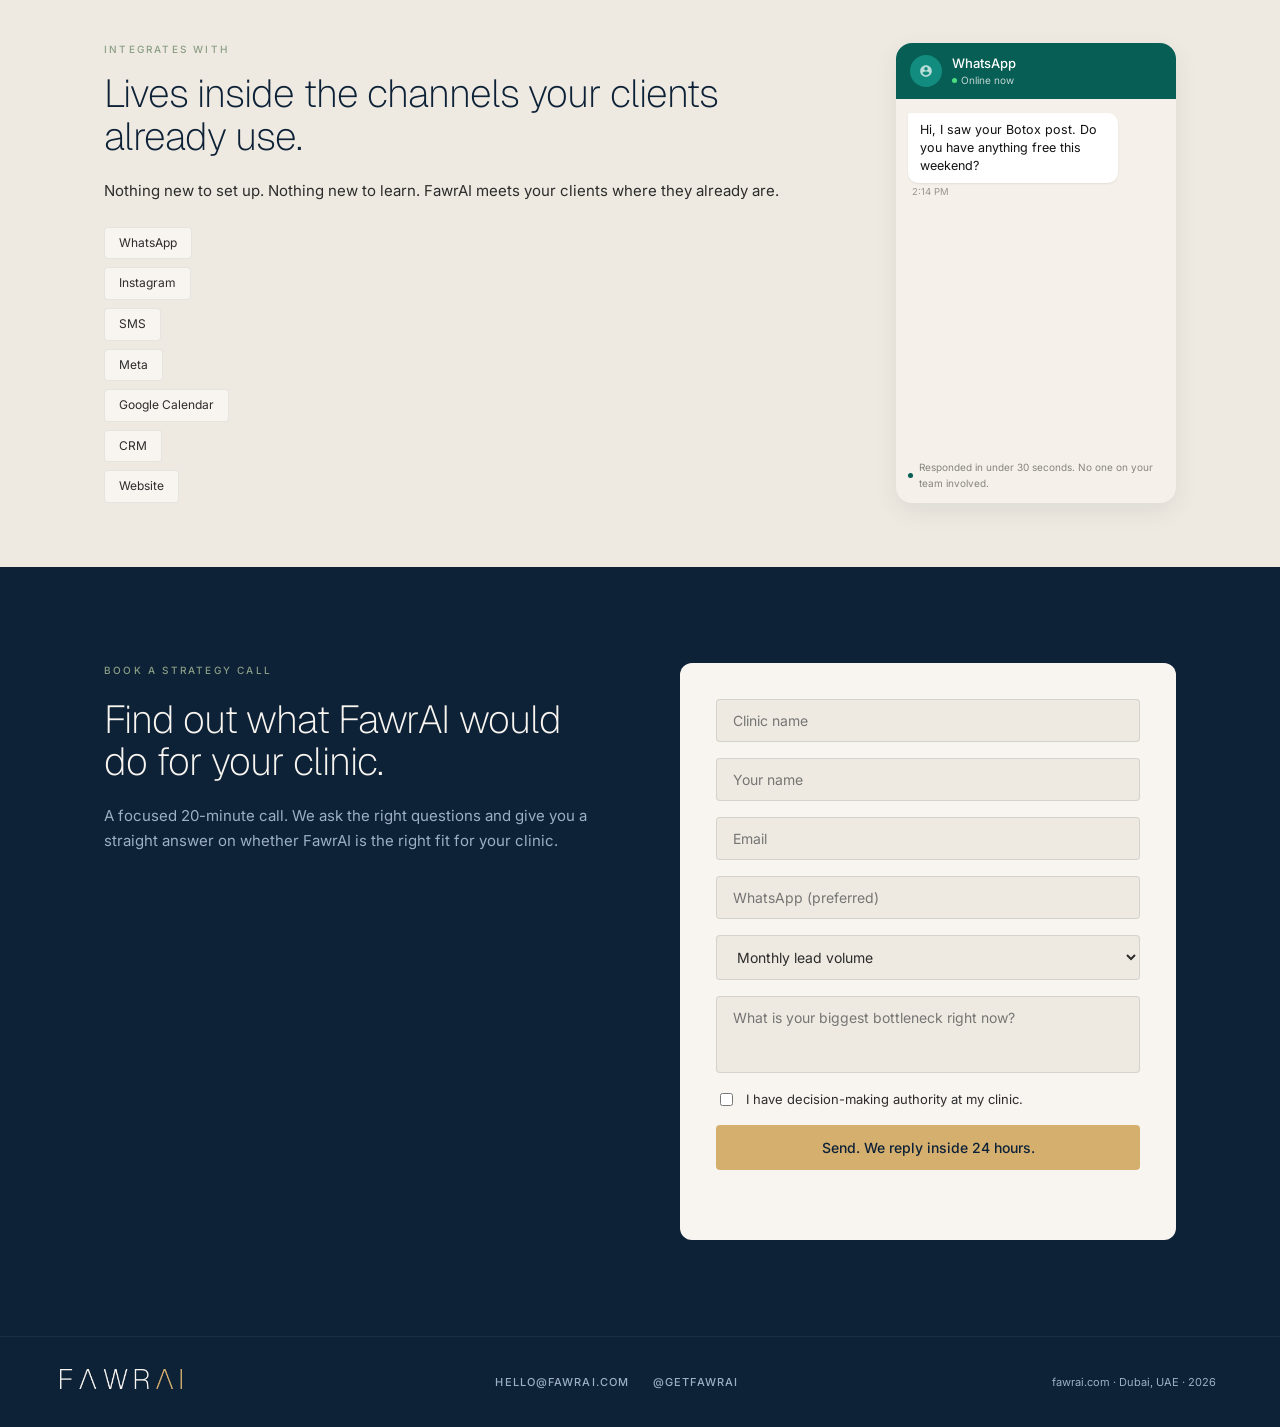
==== commit 4012f443: "Update index.html" ====
--- a/index.html
+++ b/index.html
@@ -29,7 +29,7 @@
 
 <!-- NAV -->
 <nav class="fw-nav">
-  <a href="index.html" aria-label="FawrAI home"><img src="logo-dark.png" alt="FawrAI" class="fw-logo-nav" style="height:22px;width:auto;"></a>
+  <a href="index.html" aria-label="FawrAI home"><img src="logo-dark.png" alt="FawrAI" class="fw-logo-nav" style="height:20px;width:auto;"></a>
   <ul class="fw-nav-links">
     <li><a href="#how">How it works</a></li>
     <li><a href="#why">Why FawrAI</a></li>
@@ -315,7 +315,7 @@
 <!-- FOOTER -->
 <div style="background: var(--fawr-navy); border-top: 1px solid rgba(255,255,255,0.06); padding: 32px 64px;">
   <div class="fw-footer" style="max-width: 1200px; margin: 0 auto; display: flex; align-items: center; justify-content: space-between;">
-    <a href="index.html" aria-label="FawrAI home"><img src="logo-light.png" alt="FawrAI" style="height:22px;width:auto;margin-left:-4px;"></a>
+    <a href="index.html" aria-label="FawrAI home"><img src="logo-light.png" alt="FawrAI" style="height:20px;width:auto;margin-left:-4px;"></a>
     <div style="display: flex; gap: 24px; align-items: center;">
       <a href="mailto:hello@fawrai.com" style="font-family: var(--font-body); font-size: 11px; font-weight: 500; letter-spacing: 0.1em; color: var(--fg-on-navy-dim);">HELLO@FAWRAI.COM</a>
       <a href="https://instagram.com/getfawrai" target="_blank" rel="noopener" style="font-family: var(--font-body); font-size: 11px; font-weight: 500; letter-spacing: 0.1em; color: var(--fg-on-navy-dim);">@GETFAWRAI</a>
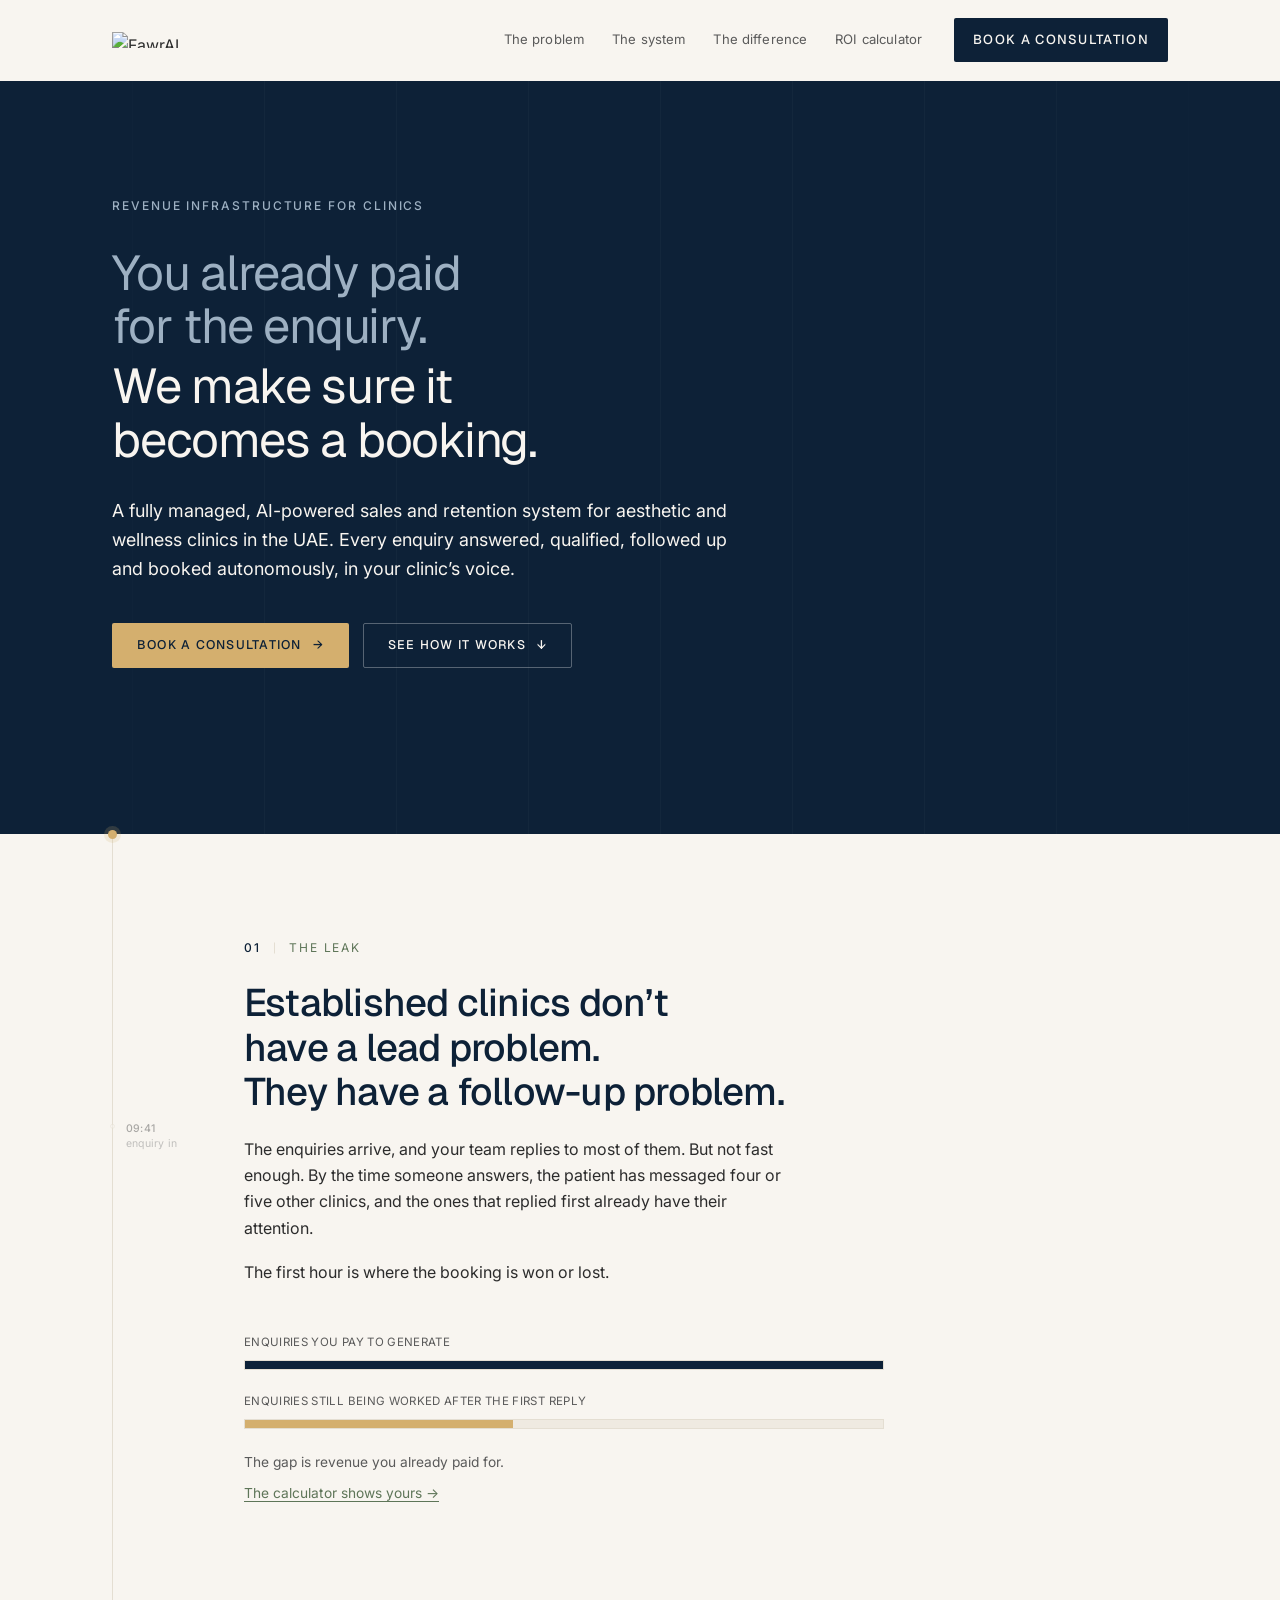
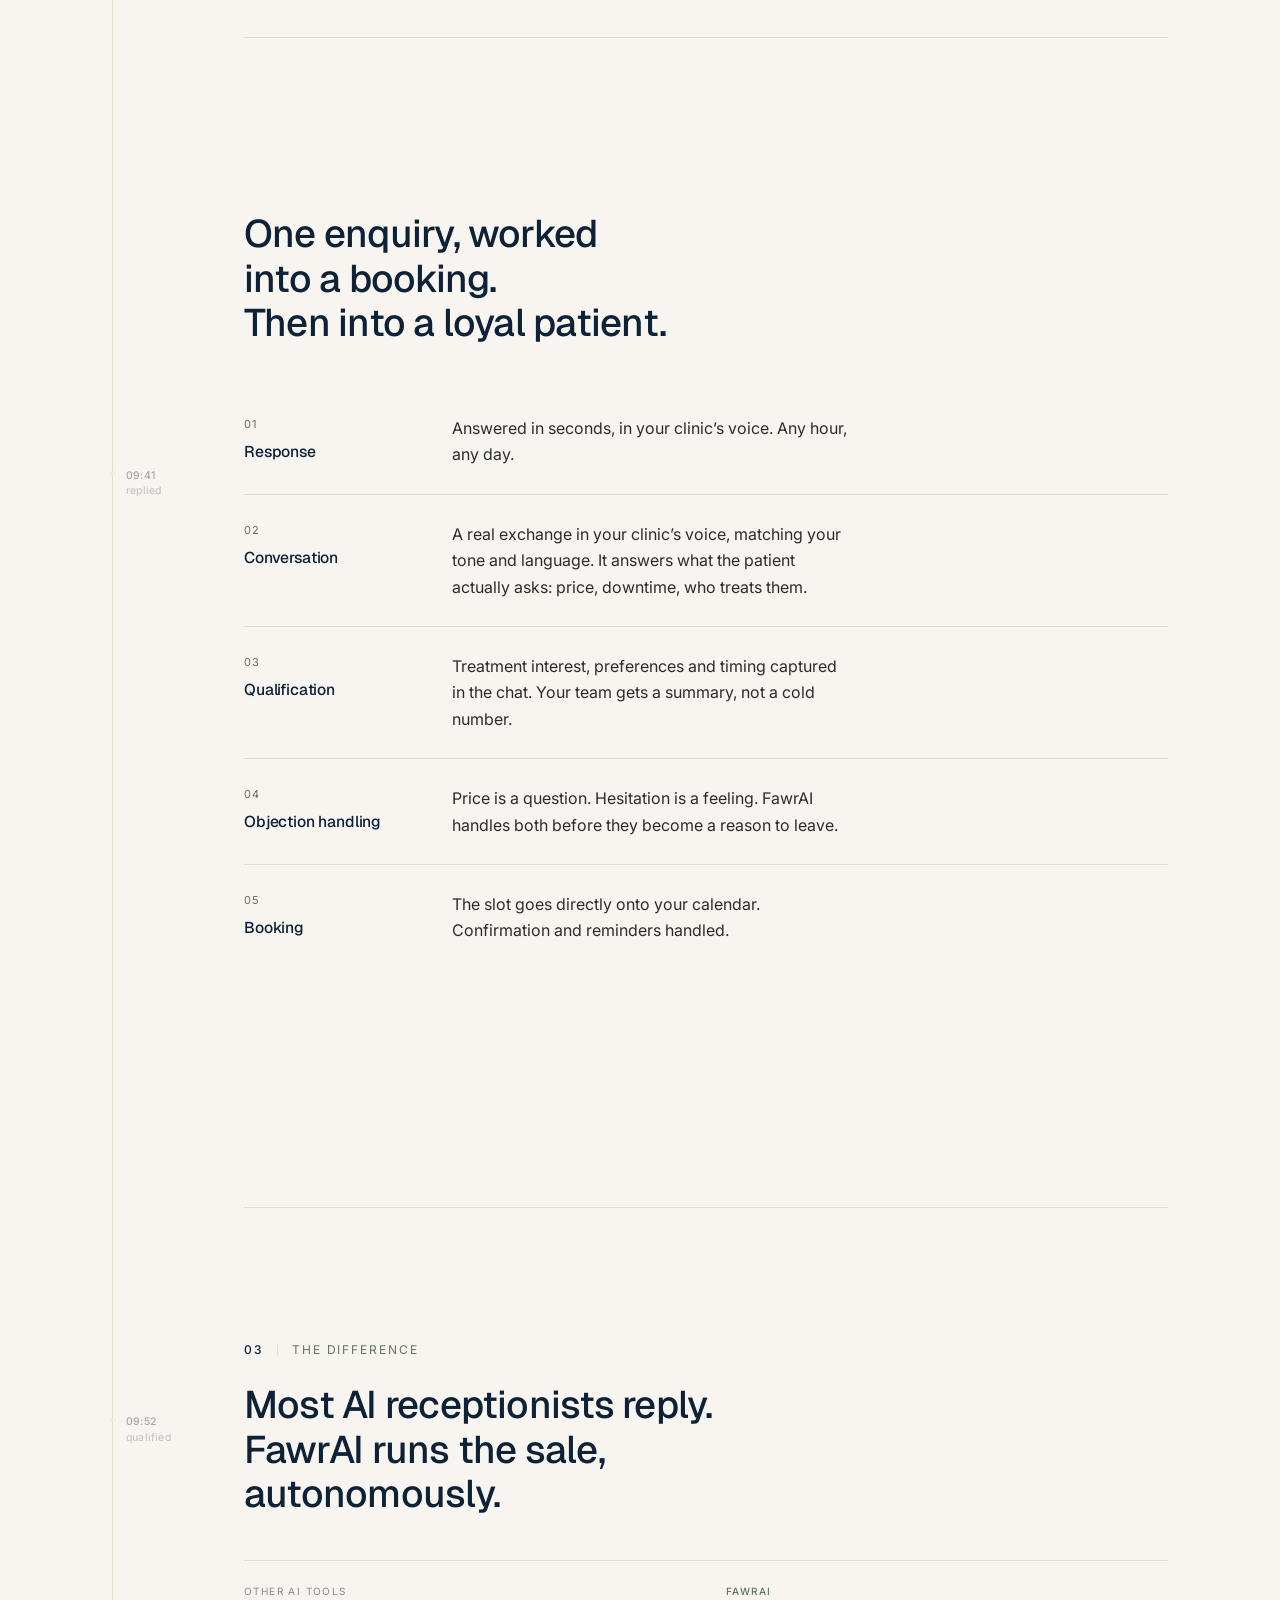
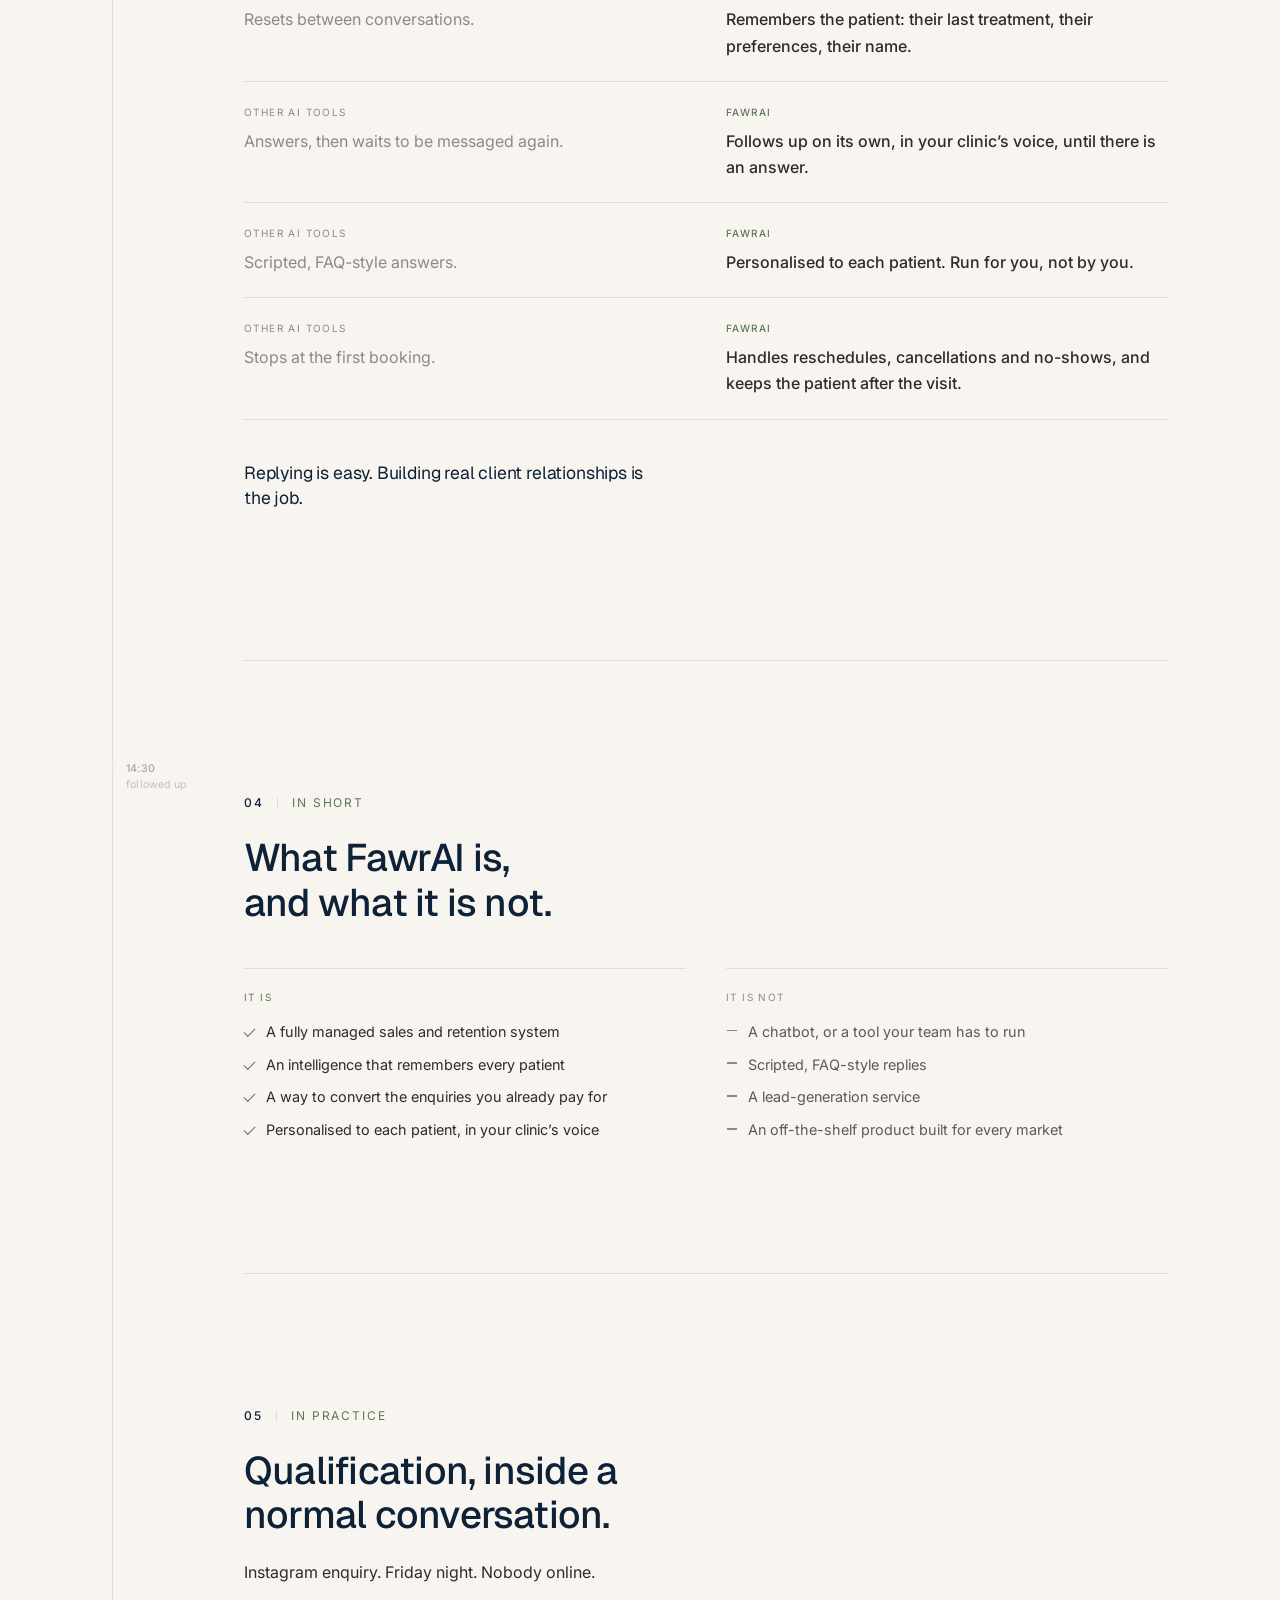
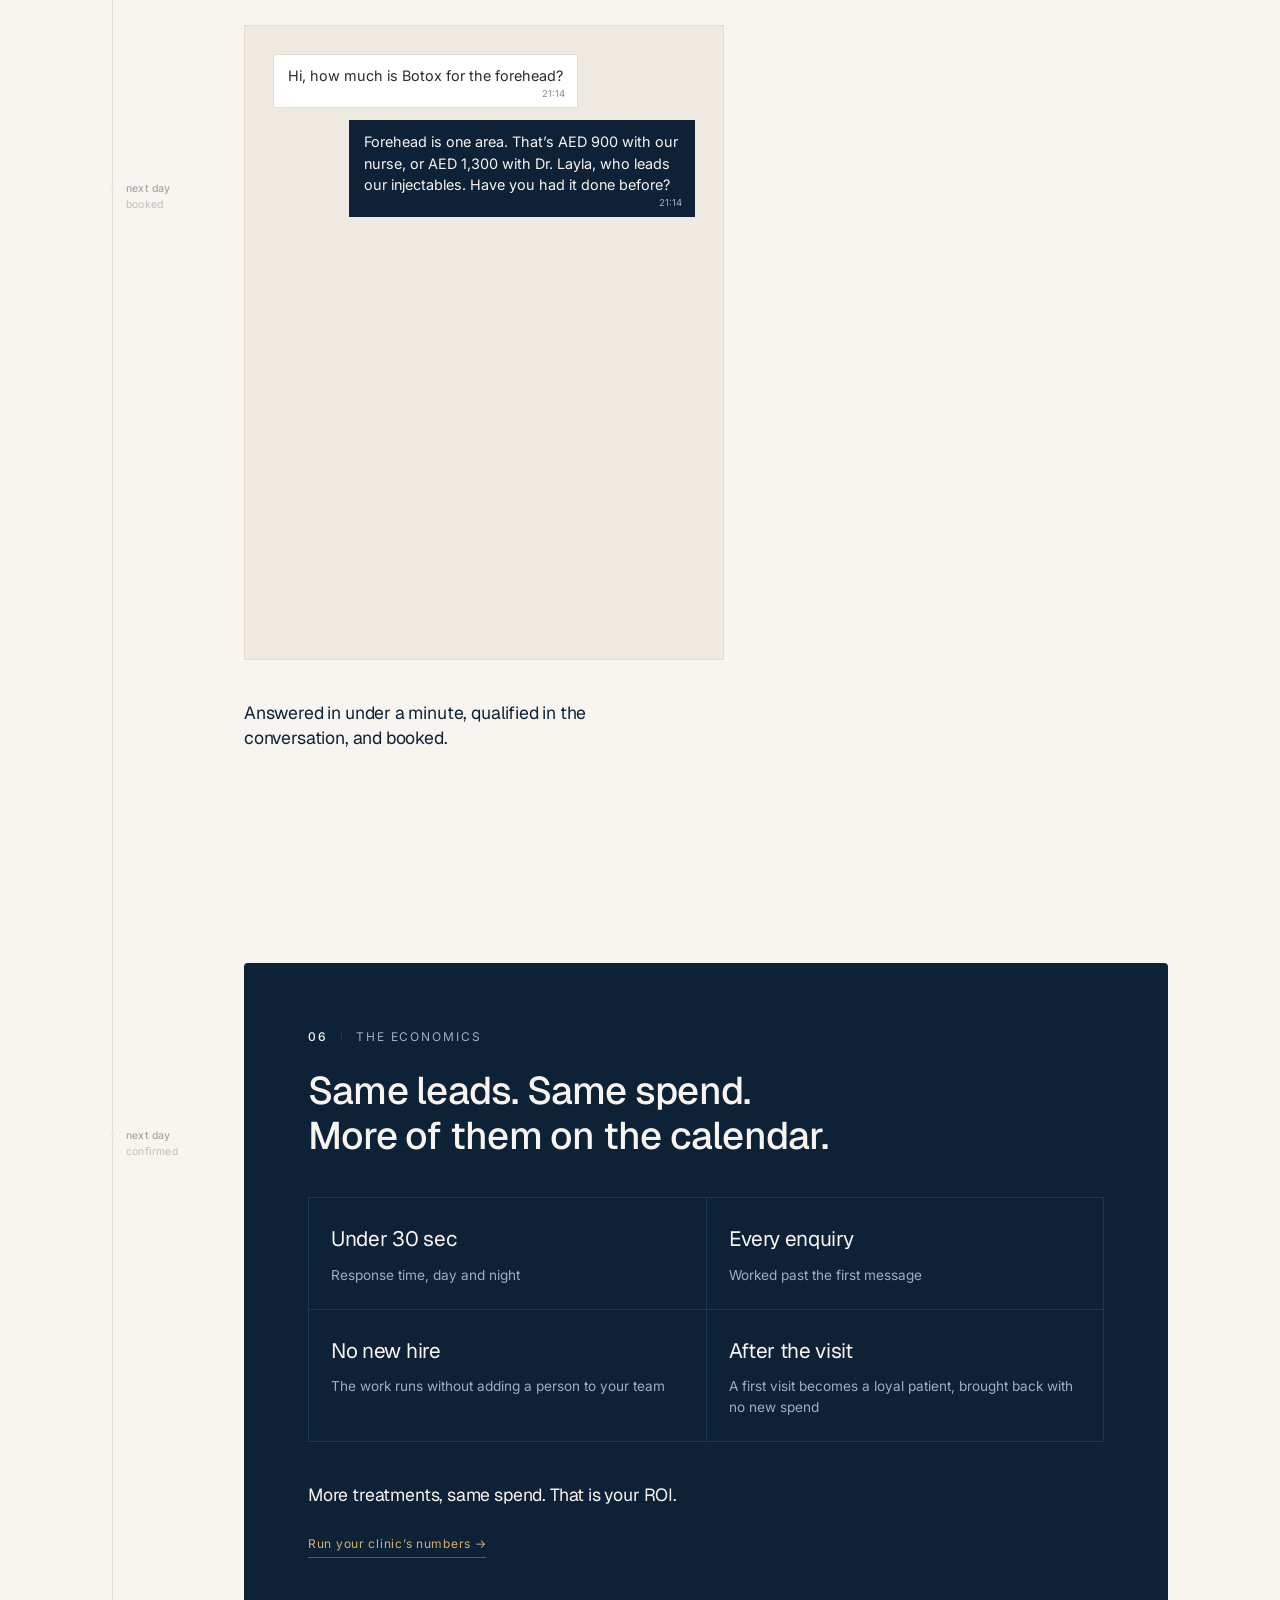
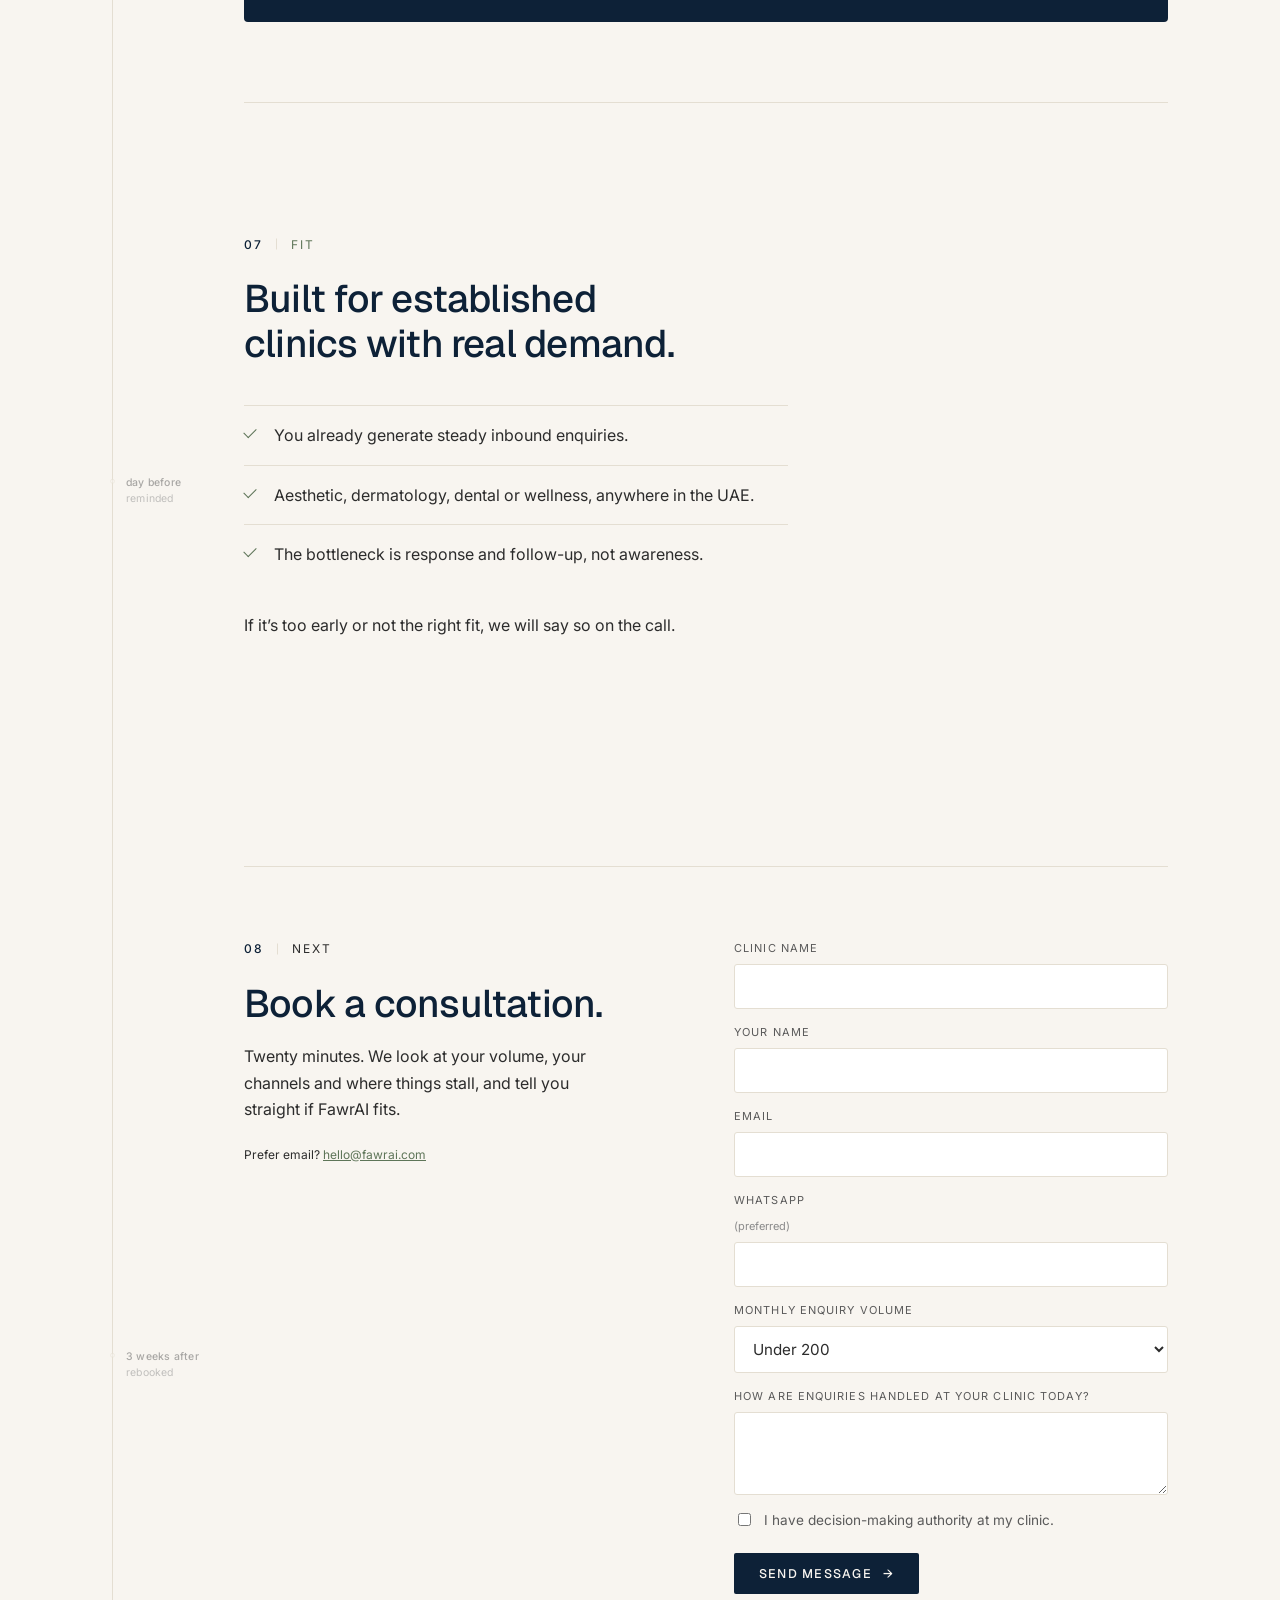
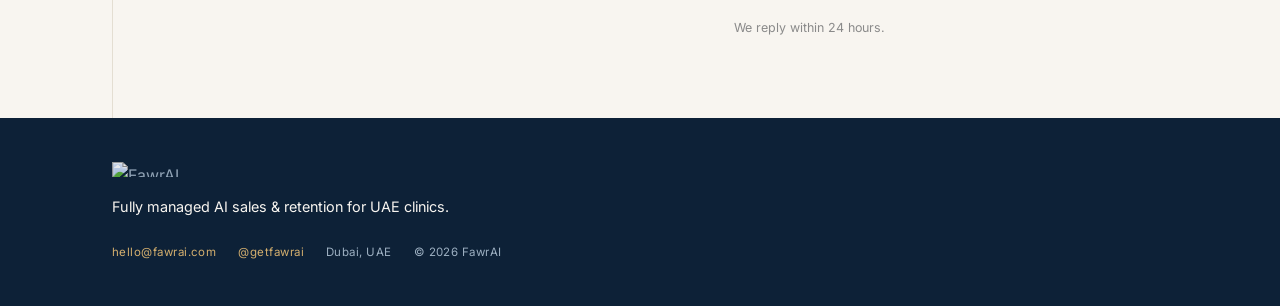
==== commit 1a31f7c6: "Add files via upload" ====
--- a/index.html
+++ b/index.html
@@ -3,327 +3,328 @@
 <head>
 <meta charset="utf-8">
 <meta name="viewport" content="width=device-width, initial-scale=1">
-<title>FawrAI — From first hello to loyal client</title>
+<title>FawrAI · The enquiry, worked until it books</title>
+
+<meta name="description" content="FawrAI is a fully managed sales and retention system for aesthetic and wellness clinics in the UAE. Every enquiry you already pay for is answered in seconds, qualified in conversation, followed up until it books, and remembered after.">
+<link rel="canonical" href="https://fawrai.com/">
+
 <link rel="icon" type="image/png" href="favicon-32.png">
 <link rel="icon" type="image/png" sizes="512x512" href="favicon.png">
 <link rel="apple-touch-icon" href="apple-touch-icon.png">
-<meta name="description" content="FawrAI is a fully managed AI sales and retention system for aesthetic and wellness clinics in the GCC. Responds to every enquiry in under 30 seconds, in English and Gulf Arabic.">
 
 <meta property="og:type" content="website">
 <meta property="og:url" content="https://fawrai.com/">
-<meta property="og:title" content="FawrAI — From first hello to loyal client">
-<meta property="og:description" content="FawrAI is a fully managed AI sales and retention system for aesthetic and wellness clinics in the GCC. Responds to every enquiry in under 30 seconds, in English and Gulf Arabic.">
+<meta property="og:title" content="FawrAI · The enquiry, worked until it books">
+<meta property="og:description" content="A fully managed sales and retention system for aesthetic and wellness clinics in the UAE. Every enquiry you already pay for, worked until it becomes a booking.">
 <meta property="og:image" content="https://fawrai.com/og-image.png">
 <meta property="og:image:width" content="1200">
 <meta property="og:image:height" content="630">
-
 <meta name="twitter:card" content="summary_large_image">
-<meta name="twitter:title" content="FawrAI — From first hello to loyal client">
-<meta name="twitter:description" content="FawrAI is a fully managed AI sales and retention system for aesthetic and wellness clinics in the GCC.">
+<meta name="twitter:title" content="FawrAI · The enquiry, worked until it books">
+<meta name="twitter:description" content="A fully managed sales and retention system for aesthetic and wellness clinics in the UAE.">
 <meta name="twitter:image" content="https://fawrai.com/og-image.png">
 
-<link rel="stylesheet" href="colors_and_type.css">
-<link rel="stylesheet" href="site.css">
+<link rel="preconnect" href="https://fonts.googleapis.com">
+<link rel="preconnect" href="https://fonts.gstatic.com" crossorigin>
+<link rel="stylesheet" href="https://fonts.googleapis.com/css2?family=Geist:wght@300;400;500;600&family=Inter:ital,wght@0,400;0,500;1,400&display=swap">
+<link rel="stylesheet" href="styles.css">
+
+<script type="application/ld+json">
+{
+  "@context": "https://schema.org",
+  "@graph": [
+    {
+      "@type": "Organization",
+      "@id": "https://fawrai.com/#org",
+      "name": "FawrAI",
+      "url": "https://fawrai.com/",
+      "email": "hello@fawrai.com",
+      "logo": "https://fawrai.com/og-image.png",
+      "sameAs": ["https://instagram.com/getfawrai"],
+      "areaServed": "United Arab Emirates",
+      "address": { "@type": "PostalAddress", "addressLocality": "Dubai", "addressCountry": "AE" }
+    },
+    {
+      "@type": "Service",
+      "name": "Managed AI sales and retention system for clinics",
+      "provider": { "@id": "https://fawrai.com/#org" },
+      "serviceType": "Sales and retention operations",
+      "areaServed": "United Arab Emirates",
+      "audience": { "@type": "Audience", "audienceType": "Aesthetic and wellness clinics" },
+      "description": "FawrAI works every inbound enquiry a clinic receives: response, conversation, qualification, follow-up, objection handling, booking and retention, all in the clinic's own voice on WhatsApp and Instagram."
+    }
+  ]
+}
+</script>
 </head>
 <body>
-
-<!-- NAV -->
-<nav class="fw-nav">
-  <a href="index.html" aria-label="FawrAI home"><img src="logo-dark.png" alt="FawrAI" class="fw-logo-nav" style="height:20px;width:auto;"></a>
-  <ul class="fw-nav-links">
-    <li><a href="#how">How it works</a></li>
-    <li><a href="#why">Why FawrAI</a></li>
-    <li><a href="https://roi.fawrai.com">ROI calculator</a></li>
-    <li><a href="#contact">Contact</a></li>
-  </ul>
-  <a href="#contact" class="fw-btn fw-btn-primary fw-nav-cta">Book a strategy call</a>
-  <button id="fw-burger" class="fw-burger" aria-label="Open menu" aria-expanded="false">
-    <span></span><span></span><span></span>
-  </button>
-</nav>
-<div id="fw-mobile-menu" class="fw-mobile-menu">
-  <a href="#how">How it works</a>
-  <a href="#why">Why FawrAI</a>
-  <a href="https://roi.fawrai.com">ROI calculator</a>
-  <a href="#contact">Contact</a>
-  <a href="#contact" class="fw-btn fw-btn-primary fw-mobile-cta">Book a strategy call</a>
-</div>
-
-<!-- HERO -->
-<div style="background: var(--fawr-navy); position: relative; overflow: hidden;">
-  <div style="position: absolute; inset: 0; background-image: linear-gradient(rgba(212,175,110,0.03) 1px, transparent 1px), linear-gradient(90deg, rgba(212,175,110,0.03) 1px, transparent 1px); background-size: 72px 72px; pointer-events: none;"></div>
-  <div class="hero-inner fw-reveal" style="max-width: 780px; margin: 0 auto; padding: 112px 64px 104px; display: flex; flex-direction: column; align-items: flex-start; position: relative;">
-    <div class="eyebrow" style="margin-bottom: 24px; color: var(--fawr-sage);">AI-powered sales and retention system</div>
-    <h1 style="font-size: 60px; font-weight: 200; letter-spacing: -0.034em; line-height: 1.05; color: var(--fawr-offwhite); margin-bottom: 20px;">From first hello<br>to loyal client.<br><span style="font-size: 25px; font-weight: 300; color: var(--fawr-sage); letter-spacing: -0.022em; text-transform: uppercase; font-style: italic;">Handled autonomously.</span></h1>
-    <div style="width: 48px; height: 1px; background: var(--fawr-gold); margin-bottom: 28px;"></div>
-    <p style="font-size: 16px; line-height: 1.7; color: var(--fg-on-navy-dim); max-width: 520px; margin-bottom: 40px;">FawrAI is a fully managed sales and retention system for aesthetic and wellness clinics in the GCC. It responds the moment an enquiry lands, in your clinic's own voice, and converts leads you already pay for.</p>
-    <div class="btn-row" style="display: flex; gap: 12px; align-items: center;">
-      <a href="#contact" class="fw-btn fw-btn-accent" style="font-size: 14px; padding: 9px 36px; white-space: nowrap;">Book a strategy call</a>
-      <a href="#how" class="fw-btn" style="font-size: 14px; padding: 8px 36px; white-space: nowrap; background: rgba(255,255,255,0.07); color: var(--fawr-offwhite); border: 1px solid rgba(255,255,255,0.12);">See how it works</a>
+<a class="skip" href="#main">Skip to content</a>
+
+<header class="nav" id="nav">
+  <div class="nav__inner">
+    <a class="nav__logo" href="/" aria-label="FawrAI home">
+      <img src="uploads/logo-dark.png" alt="FawrAI" width="96" height="16">
+    </a>
+    <nav class="nav__links" aria-label="Primary">
+      <a href="#leak">The problem</a>
+      <a href="#system">The system</a>
+      <a href="#difference">The difference</a>
+      <a href="https://roi.fawrai.com/">ROI calculator</a>
+    </nav>
+    <a href="#contact" class="btn btn--primary nav__cta">Book a consultation</a>
+    <button class="nav__burger" id="burger" aria-label="Open menu" aria-expanded="false" aria-controls="menu">
+      <span></span><span></span>
+    </button>
+  </div>
+  <div class="nav__menu" id="menu" hidden>
+    <a href="#leak">The problem</a>
+    <a href="#system">The system</a>
+    <a href="#difference">The difference</a>
+    <a href="#conversation">A real conversation</a>
+    <a href="https://roi.fawrai.com/">ROI calculator</a>
+    <a href="#contact" class="btn btn--primary">Book a consultation</a>
+  </div>
+</header>
+
+<main id="main">
+
+  <!-- HERO -->
+  <section class="hero" aria-labelledby="hero-title">
+    <div class="hero__inner">
+      <p class="eyebrow eyebrow--onnavy">Revenue infrastructure for clinics</p>
+      <h1 id="hero-title"><span>You already paid for the enquiry.</span>We make sure it becomes a booking.</h1>
+      <p class="hero__lead">A fully managed, AI-powered sales and retention system for aesthetic and wellness clinics in the UAE. Every enquiry answered, qualified, followed up and booked autonomously, in your clinic&rsquo;s voice.</p>
+      <div class="hero__actions">
+        <a href="#contact" class="btn btn--gold">Book a consultation <span class="btn__arrow" aria-hidden="true">&rarr;</span></a>
+        <a href="#system" class="btn btn--onnavy-ghost" data-scroll>See how it works <span class="btn__arrow" aria-hidden="true">&darr;</span></a>
+      </div>
     </div>
-    <p style="margin-top: 24px; font-size: 11.5px; color: rgba(255,255,255,0.3); font-family: var(--font-body); font-weight: 300; font-style: italic;">Dubai, UAE. Built for clinics across the GCC.</p>
+  </section>
+
+  <div class="stage">
+
+    <!-- The moving spine: one enquiry, carried forward as you read -->
+    <div class="spine" aria-hidden="true">
+      <div class="spine__line"></div>
+      <div class="spine__fill" id="spineFill"></div>
+      <div class="spine__dot" id="spineDot"></div>
+      <ol class="spine__stops" id="spineStops">
+        <li data-at="0.04"><b>09:41</b>enquiry in</li>
+        <li data-at="0.16"><b>09:41</b>replied</li>
+        <li data-at="0.30"><b>09:52</b>qualified</li>
+        <li data-at="0.44"><b>14:30</b>followed up</li>
+        <li data-at="0.58"><b>next day</b>booked</li>
+        <li data-at="0.70"><b>next day</b>confirmed</li>
+        <li data-at="0.83"><b>day before</b>reminded</li>
+        <li data-at="0.95"><b>3 weeks after</b>rebooked</li>
+      </ol>
+    </div>
+
+    <!-- 01 · THE LEAK -->
+    <section class="block" id="leak" aria-labelledby="leak-title">
+      <p class="label reveal"><span>01</span>The leak</p>
+      <h2 id="leak-title" class="reveal">Established clinics don&rsquo;t have a lead problem.<br>They have a follow-up problem.</h2>
+      <div class="prose reveal">
+        <p>The enquiries arrive, and your team replies to most of them. But not fast enough. By the time someone answers, the patient has messaged four or five other clinics, and the ones that replied first already have their attention.</p>
+        <p>The first hour is where the booking is won or lost.</p>
+      </div>
+
+      <figure class="gap reveal" aria-labelledby="gap-cap">
+        <div class="gap__row">
+          <span class="gap__k">Enquiries you pay to generate</span>
+          <span class="gap__bar"><i style="--w:100%"></i></span>
+        </div>
+        <div class="gap__row">
+          <span class="gap__k">Enquiries still being worked after the first reply</span>
+          <span class="gap__bar gap__bar--short"><i style="--w:42%"></i></span>
+        </div>
+        <figcaption id="gap-cap">The gap is revenue you already paid for.<br><a href="https://roi.fawrai.com/">The calculator shows yours &rarr;</a></figcaption>
+      </figure>
+    </section>
+
+    <!-- 02 · THE SYSTEM -->
+    <section class="block" id="system" aria-labelledby="system-title">
+      <p class="label reveal"><span>02</span>The system</p>
+      <h2 id="system-title" class="reveal">One enquiry, worked into a booking.<br>Then into a loyal patient.</h2>
+
+      <ol class="steps">
+        <li class="step reveal">
+          <span class="step__mark">Response</span>
+          <p>Answered in seconds, in your clinic&rsquo;s voice. Any hour, any day.</p>
+        </li>
+        <li class="step reveal">
+          <span class="step__mark">Conversation</span>
+          <p>A real exchange in your clinic&rsquo;s voice, matching your tone and language. It answers what the patient actually asks: price, downtime, who treats them.</p>
+        </li>
+        <li class="step reveal">
+          <span class="step__mark">Qualification</span>
+          <p>Treatment interest, preferences and timing captured in the chat. Your team gets a summary, not a cold number.</p>
+        </li>
+        <li class="step reveal">
+          <span class="step__mark">Objection handling</span>
+          <p>Price is a question. Hesitation is a feeling. FawrAI handles both before they become a reason to leave.</p>
+        </li>
+        <li class="step reveal">
+          <span class="step__mark">Booking</span>
+          <p>The slot goes directly onto your calendar. Confirmation and reminders handled.</p>
+        </li>
+        <li class="step reveal">
+          <span class="step__mark">Retention</span>
+          <p>After the visit, the right message at the right time brings the patient back.</p>
+        </li>
+      </ol>
+    </section>
+
+    <!-- 03 · THE DIFFERENCE -->
+    <section class="block" id="difference" aria-labelledby="diff-title">
+      <p class="label reveal"><span>03</span>The difference</p>
+      <h2 id="diff-title" class="reveal">Most AI receptionists reply.<br>FawrAI runs the sale, autonomously.</h2>
+      <dl class="contrast">
+        <div class="contrast__pair reveal">
+          <dt>Resets between conversations.</dt>
+          <dd>Remembers the patient: their last treatment, their preferences, their name.</dd>
+        </div>
+        <div class="contrast__pair reveal">
+          <dt>Answers, then waits to be messaged again.</dt>
+          <dd>Follows up on its own, in your clinic&rsquo;s voice, until there is an answer.</dd>
+        </div>
+        <div class="contrast__pair reveal">
+          <dt>Scripted, FAQ-style answers.</dt>
+          <dd>Personalised to each patient. Run for you, not by you.</dd>
+        </div>
+        <div class="contrast__pair reveal">
+          <dt>Stops at the first booking.</dt>
+          <dd>Handles reschedules, cancellations and no-shows, and keeps the patient after the visit.</dd>
+        </div>
+      </dl>
+      <p class="prose prose--pull reveal">Replying is easy. Building real client relationships is the job.</p>
+    </section>
+
+    <!-- 04 · IN SHORT -->
+    <section class="block" id="short" aria-labelledby="short-title">
+      <p class="label reveal"><span>04</span>In short</p>
+      <h2 id="short-title" class="reveal">What FawrAI is, and what it is not.</h2>
+      <dl class="isnot reveal">
+        <div>
+          <dt>It is</dt>
+          <dd>A fully managed sales and retention system</dd>
+          <dd>An intelligence that remembers every patient</dd>
+          <dd>A way to convert the enquiries you already pay for</dd>
+          <dd>Personalised to each patient, in your clinic&rsquo;s voice</dd>
+        </div>
+        <div>
+          <dt>It is not</dt>
+          <dd>A chatbot, or a tool your team has to run</dd>
+          <dd>Scripted, FAQ-style replies</dd>
+          <dd>A lead-generation service</dd>
+          <dd>An off-the-shelf product built for every market</dd>
+        </div>
+      </dl>
+    </section>
+
+    <!-- 05 · A REAL CONVERSATION -->
+    <section class="block" id="conversation" aria-labelledby="conv-title">
+      <p class="label reveal"><span>05</span>In practice</p>
+      <h2 id="conv-title" class="reveal">Qualification, inside a normal conversation.</h2>
+      <p class="prose reveal">Instagram enquiry. Friday night. Nobody online.</p>
+
+      <div class="thread reveal" id="thread" role="img" aria-label="A messaging exchange in which FawrAI answers an after-hours enquiry, qualifies the patient and books the appointment.">
+        <div class="msg msg--in" data-delay="200">
+          <p>Hi, how much is Botox for the forehead?</p><time>21:14</time>
+        </div>
+        <div class="msg msg--out" data-delay="900">
+          <p>Forehead is one area. That&rsquo;s AED&nbsp;900 with our nurse, or AED&nbsp;1,300 with Dr.&nbsp;Layla, who leads our injectables. Have you had it done before?</p><time>21:14</time>
+        </div>
+        <div class="msg msg--in" data-delay="1400">
+          <p>Once, last year. Wasn&rsquo;t happy, it dropped after a month.</p><time>21:15</time>
+        </div>
+        <div class="msg msg--out" data-delay="1800">
+          <p>That is usually under-dosing. Dr.&nbsp;Layla checks how your muscles move before deciding units, so most patients who switch stop having that problem. She has two slots this week: Friday 4:00pm, or Saturday 11:30am. Which one suits you best?</p><time>21:15</time>
+        </div>
+        <div class="msg msg--in" data-delay="1100">
+          <p>Saturday</p><time>21:16</time>
+        </div>
+        <div class="msg msg--out" data-delay="1400">
+          <p>Booked. Saturday 11:30am with Dr.&nbsp;Layla. I&rsquo;ll send you a reminder the day before.</p><time>21:16</time>
+        </div>
+      </div>
+      <p class="thread__cap reveal">Answered in under a minute, qualified in the conversation, and booked.</p>
+    </section>
+
+    <!-- 05 · THE ECONOMICS -->
+    <section class="block block--flush" id="economics" aria-labelledby="econ-title">
+      <div class="panel reveal">
+        <p class="label label--onnavy"><span>06</span>The economics</p>
+        <h2 id="econ-title" class="h2--onnavy">Same leads. Same spend. More of them on the calendar.</h2>
+        <ul class="figures">
+          <li><b>Under 30 sec</b><span>Response time, day and night</span></li>
+          <li><b>Every enquiry</b><span>Worked past the first message</span></li>
+          <li><b>No new hire</b><span>The work runs without adding a person to your team</span></li>
+          <li><b>After the visit</b><span>A first visit becomes a loyal patient, brought back with no new spend</span></li>
+        </ul>
+        <p class="panel__line">More treatments, same spend. That is your ROI.</p>
+        <a href="https://roi.fawrai.com/" class="panel__link">Run your clinic&rsquo;s numbers &rarr;</a>
+      </div>
+    </section>
+
+    <!-- 06 · FIT -->
+    <section class="block" id="fit" aria-labelledby="fit-title">
+      <p class="label reveal"><span>07</span>Fit</p>
+      <h2 id="fit-title" class="reveal">Built for established clinics with real demand.</h2>
+      <ul class="checks reveal">
+        <li>You already generate steady inbound enquiries.</li>
+        <li>Aesthetic, dermatology, dental or wellness, anywhere in the UAE.</li>
+        <li>The bottleneck is response and follow-up, not awareness.</li>
+      </ul>
+      <p class="prose reveal">If it&rsquo;s too early or not the right fit, we will say so on the call.</p>
+    </section>
+
+    <!-- 07 · CONTACT -->
+    <section class="block block--flush" id="contact" aria-labelledby="cta-title">
+      <div class="cta reveal">
+        <div class="cta__copy">
+          <p class="label"><span>08</span>Next</p>
+          <h2 id="cta-title">Book a consultation.</h2>
+          <p>Twenty minutes. We look at your volume, your channels and where things stall, and tell you straight if FawrAI fits.</p>
+          <p class="cta__alt">Prefer email? <a href="mailto:hello@fawrai.com">hello@fawrai.com</a></p>
+        </div>
+        <form class="form" action="https://formspree.io/f/xjybanby" method="POST">
+          <label>Clinic name<input type="text" name="clinic" autocomplete="organization" required></label>
+          <label>Your name<input type="text" name="name" autocomplete="name" required></label>
+          <label>Email<input type="email" name="email" autocomplete="email" required></label>
+          <label>WhatsApp <span>(preferred)</span><input type="text" name="whatsapp" autocomplete="tel" inputmode="tel"></label>
+          <label>Monthly enquiry volume
+            <select name="lead_volume">
+              <option value="Under 200">Under 200</option>
+              <option value="200 to 400">200 to 400</option>
+              <option value="400 to 600">400 to 600</option>
+              <option value="600+">600+</option>
+            </select>
+          </label>
+          <label>How are enquiries handled at your clinic today?<textarea name="bottleneck" rows="3"></textarea></label>
+          <label class="form__check"><input type="checkbox" name="has_authority" value="yes"> I have decision-making authority at my clinic.</label>
+          <button type="submit" class="btn btn--primary">Send message <span class="btn__arrow" aria-hidden="true">&rarr;</span></button>
+          <p class="form__note">We reply within 24 hours.</p>
+        </form>
+      </div>
+    </section>
+
+  </div><!-- /stage -->
+</main>
+
+<footer class="foot">
+  <div class="foot__inner">
+    <img src="uploads/logo-light-cropped.png" alt="FawrAI" width="88" height="15" class="foot__logo">
+    <p class="foot__tag">Fully managed AI sales &amp; retention for UAE clinics.</p>
+    <p class="foot__meta">
+      <a href="mailto:hello@fawrai.com">hello@fawrai.com</a>
+      <a href="https://instagram.com/getfawrai">@getfawrai</a>
+      <span>Dubai, UAE</span>
+      <span>&copy; 2026 FawrAI</span>
+    </p>
   </div>
-</div>
-
-<!-- STATS BANNER -->
-<div style="background: var(--fawr-navy); padding: 0;">
-  <div class="section-inner" style="padding-top: 0; padding-bottom: 0;">
-    <div class="stats-grid" style="display: grid; grid-template-columns: 1fr 1px 1fr 1px 1fr 1px 1fr;">
-      <div class="fw-reveal" style="padding: 32px 24px; text-align: center;">
-        <div style="font-family: var(--font-display); font-size: 32px; font-weight: 200; color: var(--fawr-offwhite); letter-spacing: -0.02em;">&lt;30 sec</div>
-        <div style="font-family: var(--font-body); font-size: 11px; color: var(--fg-on-navy-dim); margin-top: 6px;">Average response time</div>
-      </div>
-      <div class="stats-div" style="background: rgba(255,255,255,0.07);"></div>
-      <div class="fw-reveal" style="padding: 32px 24px; text-align: center;">
-        <div style="font-family: var(--font-display); font-size: 32px; font-weight: 200; color: var(--fawr-offwhite); letter-spacing: -0.02em;">24/7</div>
-        <div style="font-family: var(--font-body); font-size: 11px; color: var(--fg-on-navy-dim); margin-top: 6px;">Every enquiry, every day</div>
-      </div>
-      <div class="stats-div" style="background: rgba(255,255,255,0.07);"></div>
-      <div class="fw-reveal" style="padding: 32px 24px; text-align: center;">
-        <div style="font-family: var(--font-display); font-size: 32px; font-weight: 200; color: var(--fawr-offwhite); letter-spacing: -0.02em;">0</div>
-        <div style="font-family: var(--font-body); font-size: 11px; color: var(--fg-on-navy-dim); margin-top: 6px;">Enquiries left waiting</div>
-      </div>
-      <div class="stats-div" style="background: rgba(255,255,255,0.07);"></div>
-      <div class="fw-reveal" style="padding: 32px 24px; text-align: center;">
-        <div style="font-family: var(--font-display); font-size: 32px; font-weight: 200; color: var(--fawr-gold); letter-spacing: -0.02em;">2</div>
-        <div style="font-family: var(--font-body); font-size: 11px; color: var(--fg-on-navy-dim); margin-top: 6px;">Languages. English and Gulf Arabic.</div>
-      </div>
-    </div>
-  </div>
-</div>
-
-<!-- HOW IT WORKS -->
-<div id="how" class="section-pad" style="padding: 96px 0; background: var(--fawr-offwhite);">
-  <div class="section-inner">
-    <div class="eyebrow fw-reveal" style="margin-bottom: 16px;">One system. Every step.</div>
-    <h2 class="fw-reveal" style="font-size: 39px; font-weight: 200; letter-spacing: -0.025em; line-height: 1.1; color: var(--fawr-navy); margin-bottom: 8px;">FawrAI in action.</h2>
-    <p class="fw-reveal" style="font-size: 15px; color: var(--fawr-charcoal); margin-bottom: 56px; max-width: 480px; line-height: 1.6;">Click each step to see FawrAI in action.</p>
-
-    <div id="step-tabs" class="steps-tabs" style="display: grid; grid-template-columns: repeat(5, 1fr); border-bottom: 1px solid rgba(13,33,55,0.1); margin-bottom: 48px;">
-      <button class="step-tab active" data-step="0" style="width: 100%;"><div style="display: flex; align-items: center; gap: 10px;"><span style="font-family: var(--font-body); font-size: 10px; font-weight: 500; letter-spacing: 0.12em; color: var(--fawr-sage); min-width: 16px;">01</span><span style="font-family: var(--font-body); font-size: 12px; font-weight: 400; color: var(--fawr-charcoal); text-transform: uppercase; letter-spacing: 0.06em; flex: 1;">Enquiries, Answered</span><span style="font-size: 11px; color: var(--fawr-sage);">&#10003;</span></div></button>
-      <button class="step-tab" data-step="1" style="width: 100%;"><div style="display: flex; align-items: center; gap: 10px;"><span style="font-family: var(--font-body); font-size: 10px; font-weight: 500; letter-spacing: 0.12em; color: var(--fawr-sage); min-width: 16px;">02</span><span style="font-family: var(--font-body); font-size: 12px; font-weight: 400; color: var(--fawr-charcoal); text-transform: uppercase; letter-spacing: 0.06em; flex: 1;">Follow-ups, Personalised</span><span style="font-size: 11px; color: var(--fawr-sage);">&#10003;</span></div></button>
-      <button class="step-tab" data-step="2" style="width: 100%;"><div style="display: flex; align-items: center; gap: 10px;"><span style="font-family: var(--font-body); font-size: 10px; font-weight: 500; letter-spacing: 0.12em; color: var(--fawr-sage); min-width: 16px;">03</span><span style="font-family: var(--font-body); font-size: 12px; font-weight: 400; color: var(--fawr-charcoal); text-transform: uppercase; letter-spacing: 0.06em; flex: 1;">Objections, Handled</span><span style="font-size: 11px; color: var(--fawr-sage);">&#10003;</span></div></button>
-      <button class="step-tab" data-step="3" style="width: 100%;"><div style="display: flex; align-items: center; gap: 10px;"><span style="font-family: var(--font-body); font-size: 10px; font-weight: 500; letter-spacing: 0.12em; color: var(--fawr-sage); min-width: 16px;">04</span><span style="font-family: var(--font-body); font-size: 12px; font-weight: 400; color: var(--fawr-charcoal); text-transform: uppercase; letter-spacing: 0.06em; flex: 1;">Leads, Converted</span><span style="font-size: 11px; color: var(--fawr-sage);">&#10003;</span></div></button>
-      <button class="step-tab" data-step="4" style="width: 100%;"><div style="display: flex; align-items: center; gap: 10px;"><span style="font-family: var(--font-body); font-size: 10px; font-weight: 500; letter-spacing: 0.12em; color: var(--fawr-sage); min-width: 16px;">05</span><span style="font-family: var(--font-body); font-size: 12px; font-weight: 400; color: var(--fawr-charcoal); text-transform: uppercase; letter-spacing: 0.06em; flex: 1;">Clients, Retained</span><span style="font-size: 11px; color: var(--fawr-sage);">&#10003;</span></div></button>
-    </div>
-
-    <div class="steps-grid" style="display: grid; grid-template-columns: 1fr 1fr; gap: 64px; align-items: center; min-height: 260px;">
-      <div>
-        <h3 id="step-detail-title" style="font-size: 28px; font-weight: 300; color: var(--fawr-navy); margin-bottom: 20px; letter-spacing: -0.018em;">Enquiries, Answered</h3>
-        <p id="step-detail-body" style="font-size: 16px; line-height: 1.7; color: var(--fawr-charcoal); margin-bottom: 28px;">Every message met with a real, qualified conversation on WhatsApp, Instagram, SMS or your website the moment it lands. No waiting. No missed leads.</p>
-        <div style="display: flex; align-items: center; gap: 10px;">
-          <div style="width: 32px; height: 2px; background: var(--fawr-sage);"></div>
-          <span id="step-detail-count" style="font-family: var(--font-body); font-size: 11px; color: var(--fawr-sage); font-style: italic;">01 of 05</span>
-        </div>
-      </div>
-      <div style="background: var(--fawr-offwhite-2); border-radius: var(--radius-lg); padding: 32px; min-height: 200px; display: flex; align-items: center; justify-content: center;">
-        <p id="step-detail-example" style="font-family: var(--font-display); font-size: 20px; font-weight: 300; color: var(--fawr-navy); text-align: center; line-height: 1.5; letter-spacing: -0.01em; margin: 0;">"Hi, I saw your Botox post. Do you have anything free this weekend?"</p>
-      </div>
-    </div>
-  </div>
-</div>
-
-<!-- WHAT YOU GET -->
-<div class="section-pad" style="padding: 96px 0; background: var(--fawr-offwhite-2);">
-  <div class="section-inner">
-    <div class="eyebrow fw-reveal" style="margin-bottom: 16px;">What you get</div>
-    <h2 class="fw-reveal" style="font-size: 39px; font-weight: 200; letter-spacing: -0.025em; line-height: 1.1; color: var(--fawr-navy); margin-bottom: 48px;">More clients converted. <br>Less time spent chasing.</h2>
-    <div class="benefits-grid" style="display: grid; grid-template-columns: repeat(3, 1fr); gap: 24px;">
-
-      <div class="benefit-card fw-reveal" style="background: var(--fawr-offwhite); border-radius: var(--radius-md); padding: 28px; transition: box-shadow 160ms, transform 160ms;">
-        <div style="width: 36px; height: 36px; border-radius: var(--radius-sm); background: var(--fawr-sage-20); display: flex; align-items: center; justify-content: center; color: var(--fawr-sage); margin-bottom: 16px;"><svg width="20" height="20" viewBox="0 0 24 24" fill="none" stroke="currentColor" stroke-width="1.5"><path d="M12 2v20M17 5H9.5a3.5 3.5 0 000 7h5a3.5 3.5 0 010 7H6"></path></svg></div>
-        <h3 style="font-size: 16px; font-weight: 400; color: var(--fawr-navy); margin-bottom: 10px;">More revenue per lead</h3>
-        <p style="font-size: 14px; line-height: 1.6; color: var(--fawr-charcoal); margin: 0;">Every enquiry gets a real shot at converting, instead of going cold waiting on a reply.</p>
-      </div>
-
-      <div class="benefit-card fw-reveal" style="background: var(--fawr-offwhite); border-radius: var(--radius-md); padding: 28px; transition: box-shadow 160ms, transform 160ms;">
-        <div style="width: 36px; height: 36px; border-radius: var(--radius-sm); background: var(--fawr-sage-20); display: flex; align-items: center; justify-content: center; color: var(--fawr-sage); margin-bottom: 16px;"><svg width="20" height="20" viewBox="0 0 24 24" fill="none" stroke="currentColor" stroke-width="1.5"><path d="M20.84 4.61a5.5 5.5 0 00-7.78 0L12 5.67l-1.06-1.06a5.5 5.5 0 00-7.78 7.78l1.06 1.06L12 21.23l7.78-7.78 1.06-1.06a5.5 5.5 0 000-7.78z"></path></svg></div>
-        <h3 style="font-size: 16px; font-weight: 400; color: var(--fawr-navy); margin-bottom: 10px;">Higher client retention</h3>
-        <p style="font-size: 14px; line-height: 1.6; color: var(--fawr-charcoal); margin: 0;">Personalised follow-up brings clients back, turning a single visit into a lasting relationship.</p>
-      </div>
-
-      <div class="benefit-card fw-reveal" style="background: var(--fawr-offwhite); border-radius: var(--radius-md); padding: 28px; transition: box-shadow 160ms, transform 160ms;">
-        <div style="width: 36px; height: 36px; border-radius: var(--radius-sm); background: var(--fawr-sage-20); display: flex; align-items: center; justify-content: center; color: var(--fawr-sage); margin-bottom: 16px;"><svg width="20" height="20" viewBox="0 0 24 24" fill="none" stroke="currentColor" stroke-width="1.5"><path d="M17 21v-2a4 4 0 00-4-4H5a4 4 0 00-4 4v2"></path><circle cx="9" cy="7" r="4"></circle><path d="M23 21v-2a4 4 0 00-3-3.87M16 3.13a4 4 0 010 7.75"></path></svg></div>
-        <h3 style="font-size: 16px; font-weight: 400; color: var(--fawr-navy); margin-bottom: 10px;">Your team, focused on the room</h3>
-        <p style="font-size: 14px; line-height: 1.6; color: var(--fawr-charcoal); margin: 0;">Your staff focus on the patient in front of them. FawrAI handles every message outside the room.</p>
-      </div>
-
-      <div class="benefit-card fw-reveal" style="background: var(--fawr-offwhite); border-radius: var(--radius-md); padding: 28px; transition: box-shadow 160ms, transform 160ms;">
-        <div style="width: 36px; height: 36px; border-radius: var(--radius-sm); background: var(--fawr-sage-20); display: flex; align-items: center; justify-content: center; color: var(--fawr-sage); margin-bottom: 16px;"><svg width="20" height="20" viewBox="0 0 24 24" fill="none" stroke="currentColor" stroke-width="1.5"><path d="M21 15a2 2 0 01-2 2H7l-4 4V5a2 2 0 012-2h14a2 2 0 012 2z"></path></svg></div>
-        <h3 style="font-size: 16px; font-weight: 400; color: var(--fawr-navy); margin-bottom: 10px;">Fluent in English and Gulf Arabic</h3>
-        <p style="font-size: 14px; line-height: 1.6; color: var(--fawr-charcoal); margin: 0;">FawrAI adapts to how each patient writes, switching naturally between the two.</p>
-      </div>
-
-      <div class="benefit-card fw-reveal" style="background: var(--fawr-offwhite); border-radius: var(--radius-md); padding: 28px; transition: box-shadow 160ms, transform 160ms;">
-        <div style="width: 36px; height: 36px; border-radius: var(--radius-sm); background: var(--fawr-sage-20); display: flex; align-items: center; justify-content: center; color: var(--fawr-sage); margin-bottom: 16px;"><svg width="20" height="20" viewBox="0 0 24 24" fill="none" stroke="currentColor" stroke-width="1.5"><circle cx="12" cy="12" r="10"></circle><path d="M12 6v6l4 2"></path></svg></div>
-        <h3 style="font-size: 16px; font-weight: 400; color: var(--fawr-navy); margin-bottom: 10px;">Every preference, remembered</h3>
-        <p style="font-size: 14px; line-height: 1.6; color: var(--fawr-charcoal); margin: 0;">Past visits, preferences and history carry over so no conversation ever starts blank.</p>
-      </div>
-
-      <div class="benefit-card fw-reveal" style="background: var(--fawr-offwhite); border-radius: var(--radius-md); padding: 28px; transition: box-shadow 160ms, transform 160ms;">
-        <div style="width: 36px; height: 36px; border-radius: var(--radius-sm); background: var(--fawr-sage-20); display: flex; align-items: center; justify-content: center; color: var(--fawr-sage); margin-bottom: 16px;"><svg width="20" height="20" viewBox="0 0 24 24" fill="none" stroke="currentColor" stroke-width="1.5"><path d="M12 22s8-4 8-10V5l-8-3-8 3v7c0 6 8 10 8 10z"></path></svg></div>
-        <h3 style="font-size: 16px; font-weight: 400; color: var(--fawr-navy); margin-bottom: 10px;">Nothing for you to manage</h3>
-        <p style="font-size: 14px; line-height: 1.6; color: var(--fawr-charcoal); margin: 0;">Fully managed means exactly that. We set it up, keep it running and optimize it over time.</p>
-      </div>
-
-    </div>
-  </div>
-</div>
-
-<!-- WHY FAWRAI -->
-<div id="why" class="section-pad" style="padding: 96px 0; background: var(--fawr-offwhite);">
-  <div class="section-inner">
-    <div class="eyebrow fw-reveal" style="margin-bottom: 16px;">Why FawrAI</div>
-    <h2 class="fw-reveal" style="font-size: 39px; font-weight: 200; letter-spacing: -0.025em; line-height: 1.1; color: var(--fawr-navy); margin-bottom: 48px;">The market is full of generic tools. <br>FawrAI is built differently.</h2>
-    <div class="is-isnot-grid fw-reveal" style="display: grid; grid-template-columns: 1fr 1fr; gap: 2px; border-radius: var(--radius-lg); overflow: hidden; background: rgba(13,33,55,0.08);">
-      <div style="background: var(--fawr-navy); padding: 16px 28px;">
-        <span style="font-family: var(--font-body); font-size: 12px; font-weight: 500; color: var(--fawr-offwhite); letter-spacing: 0.05em;">FAWRAI IS</span>
-      </div>
-      <div style="background: var(--fawr-offwhite-2); padding: 16px 28px;">
-        <span style="font-family: var(--font-body); font-size: 12px; font-weight: 500; color: var(--fawr-sage); letter-spacing: 0.05em;">FAWRAI IS NOT</span>
-      </div>
-      <div class="is-row-navy" style="background: var(--fawr-navy); padding: 18px 28px; border-top: 1px solid rgba(255,255,255,0.06);">
-        <span style="font-family: var(--font-body); font-size: 14px; color: var(--fawr-offwhite);">A fully managed system</span>
-      </div>
-      <div class="is-row-light" style="background: var(--bg-page); padding: 18px 28px; border-top: 1px solid rgba(13,33,55,0.06);">
-        <span class="is-not-text" style="font-family: var(--font-body); font-size: 14px; color: var(--fawr-charcoal);">Something the clinic has to run</span>
-      </div>
-      <div class="is-row-navy" style="background: var(--fawr-navy); padding: 18px 28px; border-top: 1px solid rgba(255,255,255,0.06);">
-        <span style="font-family: var(--font-body); font-size: 14px; color: var(--fawr-offwhite);">Remembers every conversation</span>
-      </div>
-      <div class="is-row-light" style="background: var(--bg-page); padding: 18px 28px; border-top: 1px solid rgba(13,33,55,0.06);">
-        <span class="is-not-text" style="font-family: var(--font-body); font-size: 14px; color: var(--fawr-charcoal);">Scripted, FAQ-style responses</span>
-      </div>
-      <div class="is-row-navy" style="background: var(--fawr-navy); padding: 18px 28px; border-top: 1px solid rgba(255,255,255,0.06);">
-        <span style="font-family: var(--font-body); font-size: 14px; color: var(--fawr-offwhite);">Converts leads you already pay for</span>
-      </div>
-      <div class="is-row-light" style="background: var(--bg-page); padding: 18px 28px; border-top: 1px solid rgba(13,33,55,0.06);">
-        <span class="is-not-text" style="font-family: var(--font-body); font-size: 14px; color: var(--fawr-charcoal);">A lead-generation tool</span>
-      </div>
-      <div class="is-row-navy" style="background: var(--fawr-navy); padding: 18px 28px; border-top: 1px solid rgba(255,255,255,0.06);">
-        <span style="font-family: var(--font-body); font-size: 14px; color: var(--fawr-offwhite);">Personalised to each patient</span>
-      </div>
-      <div class="is-row-light" style="background: var(--bg-page); padding: 18px 28px; border-top: 1px solid rgba(13,33,55,0.06);">
-        <span class="is-not-text" style="font-family: var(--font-body); font-size: 14px; color: var(--fawr-charcoal);">Broadcast messages, generic follow-ups</span>
-      </div>
-      <div class="is-row-navy" style="background: var(--fawr-navy); padding: 18px 28px; border-top: 1px solid rgba(255,255,255,0.06); border-radius: 0 0 0 var(--radius-lg);">
-        <span style="font-family: var(--font-body); font-size: 14px; color: var(--fawr-offwhite);">Built for the GCC</span>
-      </div>
-      <div class="is-row-light" style="background: var(--bg-page); padding: 18px 28px; border-top: 1px solid rgba(13,33,55,0.06); border-radius: 0 0 var(--radius-lg) 0;">
-        <span class="is-not-text" style="font-family: var(--font-body); font-size: 14px; color: var(--fawr-charcoal);">A one-size-fits-all global tool</span>
-      </div>
-    </div>
-  </div>
-</div>
-
-<!-- INTEGRATIONS -->
-<div style="padding: 72px 0 64px; background: var(--fawr-offwhite-2); border-top: 1px solid rgba(13,33,55,0.06);">
-  <div class="section-inner">
-    <div class="integrations-grid" style="display: grid; grid-template-columns: 1fr 280px; gap: 48px; align-items: end;">
-      <div class="fw-reveal">
-        <div class="eyebrow" style="margin-bottom: 16px;">Integrates with</div>
-        <h2 style="font-size: 39px; font-weight: 200; letter-spacing: -0.025em; line-height: 1.1; color: var(--fawr-navy); margin-bottom: 20px;">Lives inside the channels your clients already use.</h2>
-        <p style="font-size: 15px; color: var(--fawr-charcoal); margin-bottom: 24px; line-height: 1.6;">Nothing new to set up. Nothing new to learn. FawrAI meets your clients where they already are.</p>
-        <div class="integration-pills" style="display: flex; flex-direction: column; gap: 8px; align-items: flex-start;">
-          <span style="font-family: var(--font-body); font-size: 12px; color: var(--fawr-charcoal); background: var(--fawr-offwhite); padding: 6px 14px; border-radius: var(--radius-sm); border: 1px solid rgba(13,33,55,0.08);">WhatsApp</span>
-          <span style="font-family: var(--font-body); font-size: 12px; color: var(--fawr-charcoal); background: var(--fawr-offwhite); padding: 6px 14px; border-radius: var(--radius-sm); border: 1px solid rgba(13,33,55,0.08);">Instagram</span>
-          <span style="font-family: var(--font-body); font-size: 12px; color: var(--fawr-charcoal); background: var(--fawr-offwhite); padding: 6px 14px; border-radius: var(--radius-sm); border: 1px solid rgba(13,33,55,0.08);">SMS</span>
-          <span style="font-family: var(--font-body); font-size: 12px; color: var(--fawr-charcoal); background: var(--fawr-offwhite); padding: 6px 14px; border-radius: var(--radius-sm); border: 1px solid rgba(13,33,55,0.08);">Meta</span>
-          <span style="font-family: var(--font-body); font-size: 12px; color: var(--fawr-charcoal); background: var(--fawr-offwhite); padding: 6px 14px; border-radius: var(--radius-sm); border: 1px solid rgba(13,33,55,0.08);">Google Calendar</span>
-          <span style="font-family: var(--font-body); font-size: 12px; color: var(--fawr-charcoal); background: var(--fawr-offwhite); padding: 6px 14px; border-radius: var(--radius-sm); border: 1px solid rgba(13,33,55,0.08);">CRM</span>
-          <span style="font-family: var(--font-body); font-size: 12px; color: var(--fawr-charcoal); background: var(--fawr-offwhite); padding: 6px 14px; border-radius: var(--radius-sm); border: 1px solid rgba(13,33,55,0.08);">Website</span>
-        </div>
-      </div>
-      <div class="fw-reveal" style="display: flex; flex-direction: column; gap: 14px;">
-        <div style="width: 280px; background: rgb(245, 240, 233); border-radius: 16px; overflow: hidden; box-shadow: var(--shadow-md); height: 460px; display: flex; flex-direction: column;">
-          <div style="padding: 10px 14px; background: rgb(7, 94, 84); display: flex; align-items: center; gap: 10px;">
-            <div style="width: 32px; height: 32px; border-radius: 50%; background: rgb(18, 140, 126); display: flex; align-items: center; justify-content: center; flex-shrink: 0;">
-              <svg width="14" height="14" viewBox="0 0 24 24" fill="none"><path d="M12 2C6.48 2 2 6.48 2 12s4.48 10 10 10 10-4.48 10-10S17.52 2 12 2zm0 3c1.66 0 3 1.34 3 3s-1.34 3-3 3-3-1.34-3-3 1.34-3 3-3zm0 14.2c-2.5 0-4.71-1.28-6-3.22.03-1.99 4-3.08 6-3.08 1.99 0 5.97 1.09 6 3.08-1.29 1.94-3.5 3.22-6 3.22z" fill="rgba(255,255,255,0.7)"></path></svg>
-            </div>
-            <div>
-              <div style="font-family: var(--font-body); font-size: 13px; font-weight: 500; color: rgb(255,255,255);">WhatsApp</div>
-              <div style="display: flex; align-items: center; gap: 4px;">
-                <div class="wa-status-dot" style="width: 5px; height: 5px; border-radius: 50%; background: rgb(74,222,128);"></div>
-                <span style="font-size: 10px; color: rgba(255,255,255,0.75); font-family: var(--font-body);">Online now</span>
-              </div>
-            </div>
-          </div>
-          <div style="padding: 14px 12px; flex: 1; overflow: hidden;">
-            <div class="chat-wrap" id="chat-wrap">
-              <div class="chat-pending">
-                <div class="chat-msg in" data-order="0">Hi, I saw your Botox post. Do you have anything free this weekend?</div>
-                <div class="chat-meta" style="padding-left: 4px;">2:14 PM</div>
-              </div>
-              <div class="chat-pending">
-                <div class="chat-msg out" data-order="1">Hi Sara. We have Saturday at 11am or Sunday at 3pm. Which works better for you?</div>
-                <div class="chat-meta right" style="padding-right: 4px;">2:14 PM</div>
-              </div>
-              <div class="chat-pending">
-                <div class="chat-msg in" data-order="2">Saturday works. How much is it?</div>
-                <div class="chat-meta" style="padding-left: 4px;">2:15 PM</div>
-              </div>
-              <div class="chat-pending">
-                <div class="chat-msg out" data-order="3">Botox starts at AED 1,200 for 1 area. Saturday at 11am is still open. Shall I book it in?</div>
-                <div class="chat-meta right" style="padding-right: 4px;">2:15 PM</div>
-              </div>
-              <div class="chat-typing" id="chat-typing"><span></span><span></span><span></span></div>
-            </div>
-          </div>
-          <div style="padding: 8px 12px 12px; display: flex; align-items: center; gap: 6px;">
-            <div style="width: 5px; height: 5px; border-radius: 50%; background: rgb(7,94,84); flex-shrink: 0;"></div>
-            <span style="font-family: var(--font-body); font-size: 10px; color: rgba(0,0,0,0.45);">Responded in under 30 seconds. No one on your team involved.</span>
-          </div>
-        </div>
-      </div>
-    </div>
-  </div>
-</div>
-
-<!-- CTA / CONTACT -->
-<div id="contact" style="padding: 96px 0; background: var(--fawr-navy);">
-  <div class="section-inner">
-    <div class="cta-grid" style="display: grid; grid-template-columns: 1fr 1fr; gap: 80px; align-items: start;">
-      <div class="fw-reveal">
-        <div class="eyebrow" style="color: var(--fawr-sage); margin-bottom: 20px;">Book a strategy call</div>
-        <h2 style="font-size: 39px; font-weight: 200; letter-spacing: -0.025em; color: var(--fawr-offwhite); margin-bottom: 20px; line-height: 1.1;">Find out what FawrAI would do for your clinic.</h2>
-        <p style="font-size: 15px; line-height: 1.65; color: var(--fg-on-navy-dim); margin-bottom: 0;">A focused 20-minute call. We ask the right questions and give you a straight answer on whether FawrAI is the right fit for your clinic.</p>
-      </div>
-      <form id="fw-contact-form" class="fw-reveal" action="https://formspree.io/f/xjybanby" method="POST" style="background: var(--fawr-offwhite); border-radius: var(--radius-lg); padding: 36px; display: flex; flex-direction: column; gap: 16px;">
-        <input type="text" name="clinic" placeholder="Clinic name" style="font-family: var(--font-body); font-size: 14px; background: var(--fawr-offwhite-2); border: 1px solid rgba(13,33,55,0.12); border-radius: var(--radius-sm); padding: 12px 16px; color: var(--fawr-charcoal); width: 100%; outline: none;">
-        <input type="text" name="name" placeholder="Your name" style="font-family: var(--font-body); font-size: 14px; background: var(--fawr-offwhite-2); border: 1px solid rgba(13,33,55,0.12); border-radius: var(--radius-sm); padding: 12px 16px; color: var(--fawr-charcoal); width: 100%; outline: none;">
-        <input type="email" name="email" placeholder="Email" style="font-family: var(--font-body); font-size: 14px; background: var(--fawr-offwhite-2); border: 1px solid rgba(13,33,55,0.12); border-radius: var(--radius-sm); padding: 12px 16px; color: var(--fawr-charcoal); width: 100%; outline: none;">
-        <input type="text" name="whatsapp" placeholder="WhatsApp (preferred)" style="font-family: var(--font-body); font-size: 14px; background: var(--fawr-offwhite-2); border: 1px solid rgba(13,33,55,0.12); border-radius: var(--radius-sm); padding: 12px 16px; color: var(--fawr-charcoal); width: 100%; outline: none;">
-        <select name="lead_volume" style="font-family: var(--font-body); font-size: 14px; background: var(--fawr-offwhite-2); border: 1px solid rgba(13,33,55,0.12); border-radius: var(--radius-sm); padding: 12px 16px; color: var(--fawr-charcoal); width: 100%; outline: none;">
-          <option value="">Monthly lead volume</option>
-          <option>Under 100</option>
-          <option>100 to 200</option>
-          <option>200 to 500</option>
-          <option>500+</option>
-        </select>
-        <textarea name="bottleneck" placeholder="What is your biggest bottleneck right now?" rows="3" style="font-family: var(--font-body); font-size: 14px; background: var(--fawr-offwhite-2); border: 1px solid rgba(13,33,55,0.12); border-radius: var(--radius-sm); padding: 12px 16px; color: var(--fawr-charcoal); width: 100%; outline: none; resize: none;"></textarea>
-        <label style="display: flex; align-items: center; gap: 10px; font-family: var(--font-body); font-size: 13px; color: var(--fawr-charcoal); cursor: pointer;">
-          <input type="checkbox" name="has_authority" style="accent-color: var(--fawr-gold);">
-          I have decision-making authority at my clinic.
-        </label>
-        <button type="submit" class="fw-btn fw-btn-accent" style="width: 100%; text-align: center; font-size: 14px; padding: 14px;">Send. We reply inside 24 hours.</button>
-        <div id="fw-form-status" class="fw-form-status" role="status" aria-live="polite"></div>
-      </form>
-    </div>
-  </div>
-</div>
-
-<!-- FOOTER -->
-<div style="background: var(--fawr-navy); border-top: 1px solid rgba(255,255,255,0.06); padding: 32px 64px;">
-  <div class="fw-footer" style="max-width: 1200px; margin: 0 auto; display: flex; align-items: center; justify-content: space-between;">
-    <a href="index.html" aria-label="FawrAI home"><img src="logo-light.png" alt="FawrAI" style="height:20px;width:auto;margin-left:-4px;"></a>
-    <div style="display: flex; gap: 24px; align-items: center;">
-      <a href="mailto:hello@fawrai.com" style="font-family: var(--font-body); font-size: 11px; font-weight: 500; letter-spacing: 0.1em; color: var(--fg-on-navy-dim);">HELLO@FAWRAI.COM</a>
-      <a href="https://instagram.com/getfawrai" target="_blank" rel="noopener" style="font-family: var(--font-body); font-size: 11px; font-weight: 500; letter-spacing: 0.1em; color: var(--fg-on-navy-dim);">@GETFAWRAI</a>
-    </div>
-    <span style="font-family: var(--font-body); font-size: 11px; color: var(--fg-on-navy-dim);">fawrai.com · Dubai, UAE · 2026</span>
-  </div>
-</div>
-
-<script src="script.js"></script>
+</footer>
+
+<script src="app.js" defer></script>
 </body>
 </html>
--- a/styles.css
+++ b/styles.css
@@ -0,0 +1,685 @@
+/* ============================================================
+   FawrAI site styles
+   Palette: FawrAI Brand Book (navy / charcoal / sage / gold / offwhite).
+   Type: Geist (display) + Inter (body). No other families.
+   Execution: editorial, restrained.
+   ============================================================ */
+
+:root {
+  --navy:        #0D2137;
+  --navy-90:     #1A3149;
+  --navy-card:   #16273b;
+  --charcoal:    #2C2C2C;
+  --ink-2:       #5A5A5A;
+  --ink-3:       #8A8A8A;
+  --sage:        #8A9E85;
+  --sage-onlight:#5E7558;
+  --gold:        #D4AF6E;
+  --gold-90:     #C59F5D;
+  --paper:       #F8F5F0;
+  --paper-2:     #EFEAE1;
+  --line:        #E4DED2;
+  --line-dark:   #1F3650;
+  --on-navy:     #F8F5F0;
+  --on-navy-dim: #9DB0C2;
+
+  --f-display: 'Geist', 'Helvetica Neue', Arial, sans-serif;
+  --f-body:    'Inter', 'Helvetica Neue', Arial, sans-serif;
+  /* "mono" is kept only as a semantic alias for small technical labels;
+     it renders in Inter — the site uses no monospace family. */
+  --f-mono:    'Inter', 'Helvetica Neue', Arial, sans-serif;
+
+  --measure: 34rem;          /* editorial column */
+  --gutter: 132px;           /* left rail gutter on desktop */
+  --pad: 32px;
+
+  --ease: cubic-bezier(0.2, 0.6, 0.2, 1);
+  --dur: 220ms;
+}
+
+*, *::before, *::after { box-sizing: border-box; }
+html { -webkit-text-size-adjust: 100%; scroll-behavior: smooth; }
+@media (prefers-reduced-motion: reduce) { html { scroll-behavior: auto; } }
+
+body {
+  margin: 0;
+  background: var(--paper);
+  color: var(--charcoal);
+  font-family: var(--f-body);
+  font-size: 1rem;
+  line-height: 1.65;
+  -webkit-font-smoothing: antialiased;
+  text-rendering: optimizeLegibility;
+}
+
+img { max-width: 100%; height: auto; display: block; }
+a { color: inherit; }
+
+::selection { background: var(--gold); color: var(--navy); }
+
+.skip {
+  position: absolute; left: -9999px; top: 0;
+  background: var(--navy); color: var(--on-navy);
+  padding: 12px 18px; z-index: 200; font-family: var(--f-mono); font-size: 12px;
+}
+.skip:focus { left: 12px; top: 12px; }
+
+/* ---------- shared type ---------- */
+h1, h2 {
+  font-family: var(--f-display);
+  font-weight: 500;
+  color: var(--navy);
+  letter-spacing: -0.02em;
+  line-height: 1.12;
+  margin: 0;
+  text-wrap: balance;
+}
+
+h2 {
+  font-size: clamp(1.6rem, 1.1rem + 2vw, 2.4rem);
+  line-height: 1.16;
+  max-width: 22ch;
+}
+
+.eyebrow {
+  font-family: var(--f-mono);
+  font-size: 12px;
+  font-weight: 500;
+  letter-spacing: 0.16em;
+  text-transform: uppercase;
+  color: var(--sage-onlight);
+  margin: 0;
+}
+.eyebrow--onnavy { color: var(--on-navy-dim); }
+
+.label {
+  font-family: var(--f-mono);
+  font-size: 12px;
+  letter-spacing: 0.16em;
+  text-transform: uppercase;
+  color: var(--sage-onlight);
+  display: flex;
+  align-items: baseline;
+  gap: 14px;
+  margin: 0 0 22px;
+}
+.label span {
+  color: var(--navy);
+  font-weight: 500;
+  position: relative;
+  padding-right: 14px;
+}
+.label span::after {
+  content: ""; position: absolute; right: 0; top: 50%;
+  width: 1px; height: 11px; background: var(--line); transform: translateY(-50%);
+}
+.label--onnavy { color: var(--on-navy-dim); }
+.label--onnavy span { color: var(--on-navy); }
+.label--onnavy span::after { background: var(--line-dark); }
+.label--sm { font-size: 10px; letter-spacing: 0.14em; margin: 0; }
+
+.prose {
+  max-width: var(--measure);
+  margin-top: 22px;
+}
+.prose p { margin: 0 0 1.1em; }
+.prose p:last-child { margin-bottom: 0; }
+.prose--pull {
+  font-family: var(--f-display);
+  font-weight: 400;
+  font-size: 1.1rem;
+  line-height: 1.45;
+  color: var(--navy);
+  letter-spacing: -0.01em;
+  margin-top: 40px;
+  max-width: 34ch;
+}
+
+/* ---------- buttons ---------- */
+.btn {
+  --bg: var(--navy); --fg: var(--on-navy); --bd: transparent; --wipe: var(--gold);
+  position: relative; isolation: isolate; overflow: hidden;
+  display: inline-flex; align-items: center; justify-content: center; gap: 11px;
+  font-family: var(--f-display); font-weight: 500; font-size: 0.78rem;
+  letter-spacing: 0.1em; text-transform: uppercase;
+  padding: 11px 24px; border-radius: 2px;
+  background: var(--bg); color: var(--fg); border: 1px solid var(--bd);
+  cursor: pointer; text-decoration: none; white-space: nowrap;
+  transition: color var(--dur) var(--ease), border-color var(--dur) var(--ease);
+}
+.btn::after {
+  content: ""; position: absolute; inset: 0; z-index: -1;
+  background: var(--wipe);
+  transform: scaleX(0); transform-origin: right;
+  transition: transform 300ms var(--ease);
+}
+.btn:hover::after { transform: scaleX(1); transform-origin: left; }
+.btn:active { transform: translateY(1px); }
+.btn:focus-visible { outline: 2px solid var(--gold); outline-offset: 3px; }
+.btn__arrow { display: inline-block; transition: transform var(--dur) var(--ease); }
+.btn:hover .btn__arrow { transform: translateX(4px); }
+
+.btn--primary { --bg: var(--navy); --fg: var(--on-navy); --wipe: var(--gold); }
+.btn--primary:hover { color: var(--navy); }
+.btn--gold { --bg: var(--gold); --fg: var(--navy); --wipe: var(--navy); }
+.btn--gold:hover { color: var(--gold); }
+.btn--onnavy-ghost { --bg: transparent; --fg: var(--on-navy); --bd: rgba(255,255,255,0.3); --wipe: rgba(255,255,255,0.10); }
+.btn--onnavy-ghost:hover { --bd: rgba(255,255,255,0.7); color: var(--on-navy); }
+
+@media (prefers-reduced-motion: reduce) {
+  .btn::after { transition: none; }
+  .btn:hover .btn__arrow { transform: none; }
+}
+
+/* ============================================================
+   NAV
+   ============================================================ */
+.nav {
+  position: sticky; top: 0; z-index: 100;
+  background: var(--paper);
+  border-bottom: 1px solid transparent;
+  transition: border-color var(--dur) var(--ease), background var(--dur) var(--ease);
+}
+.nav.is-stuck { border-color: var(--line); }
+.nav__inner {
+  max-width: 1120px; margin: 0 auto;
+  padding: 18px var(--pad);
+  display: flex; align-items: center; gap: 32px;
+}
+.nav__logo { flex: none; }
+.nav__logo img { height: 16px; width: auto; }
+.nav__links {
+  display: flex; gap: 28px; margin-left: auto;
+  font-size: 0.82rem; letter-spacing: 0.01em;
+}
+.nav__links a { text-decoration: none; color: var(--ink-2); transition: color var(--dur) var(--ease); }
+.nav__links a:hover { color: var(--navy); }
+.nav__cta { padding: 10px 18px; font-size: 0.82rem; }
+.nav__burger {
+  display: none; margin-left: auto;
+  background: none; border: 0; padding: 10px; cursor: pointer;
+}
+.nav__burger span {
+  display: block; width: 22px; height: 1.5px; background: var(--navy);
+  transition: transform var(--dur) var(--ease), opacity var(--dur) var(--ease);
+}
+.nav__burger span + span { margin-top: 6px; }
+.nav[data-open="true"] .nav__burger span:first-child { transform: translateY(3.75px) rotate(45deg); }
+.nav[data-open="true"] .nav__burger span:last-child  { transform: translateY(-3.75px) rotate(-45deg); }
+.nav__menu[hidden] { display: none; }
+.nav__menu {
+  display: flex; flex-direction: column; gap: 2px;
+  padding: 8px var(--pad) 24px;
+  border-bottom: 1px solid var(--line);
+}
+.nav__menu a {
+  text-decoration: none; color: var(--charcoal);
+  padding: 15px 2px; font-size: 1rem;
+  border-bottom: 1px solid var(--line);
+}
+.nav__menu a:last-child { border: 0; margin-top: 14px; }
+
+/* ============================================================
+   HERO
+   ============================================================ */
+.hero {
+  position: relative;
+  background: var(--navy);
+  color: var(--on-navy);
+  overflow: hidden;
+  isolation: isolate;
+}
+.hero::before {  /* faint measured field — structural, not decorative noise */
+  content: ""; position: absolute; inset: 0; z-index: -1;
+  background-image:
+    linear-gradient(90deg, rgba(255,255,255,0.028) 1px, transparent 1px);
+  background-size: 132px 100%;
+  mask-image: linear-gradient(90deg, transparent, #000 22%, #000 78%, transparent);
+}
+.hero__inner {
+  max-width: 1120px; margin: 0 auto;
+  padding: clamp(72px, 9vw, 128px) var(--pad) clamp(120px, 13vw, 168px);
+}
+.hero__inner .eyebrow { margin-bottom: 30px; }
+h1 {
+  font-family: var(--f-display);
+  font-weight: 400;
+  font-size: clamp(1.95rem, 1.2rem + 2.9vw, 3.05rem);
+  line-height: 1.1;
+  letter-spacing: -0.025em;
+  color: var(--on-navy);
+  max-width: 18ch;
+  text-wrap: balance;
+}
+h1 span { color: var(--on-navy-dim); display: block; margin-bottom: 0.12em; }
+.hero__lead {
+  max-width: 40rem; margin: 30px 0 0;
+  font-size: clamp(1rem, 0.96rem + 0.3vw, 1.12rem);
+  color: var(--on-navy);
+  line-height: 1.62;
+}
+.hero__actions { display: flex; flex-wrap: wrap; gap: 14px; margin-top: 40px; }
+.hero__foot {
+  margin: 34px 0 0;
+  font-family: var(--f-mono); font-size: 12px; letter-spacing: 0.04em;
+  color: var(--on-navy-dim);
+}
+.hero__log {
+  position: absolute; left: 0; right: 0; bottom: 0;
+  border-top: 1px solid var(--line-dark);
+  background: rgba(0,0,0,0.16);
+  font-family: var(--f-mono); font-size: 12px;
+  color: var(--on-navy-dim);
+  display: flex; gap: 20px; align-items: center;
+  padding: 14px var(--pad);
+  max-width: 1120px; margin: 0 auto;
+}
+.hero__log-time { color: var(--gold); }
+.hero__log-text { position: relative; }
+.hero__log-text.type::after {
+  content: ""; display: inline-block; width: 7px; height: 1em;
+  background: var(--on-navy-dim); margin-left: 2px; vertical-align: -2px;
+  animation: caret 1s steps(1) infinite;
+}
+@keyframes caret { 50% { opacity: 0; } }
+
+/* ============================================================
+   STAGE + SPINE
+   ============================================================ */
+.stage {
+  position: relative;
+  max-width: 1120px;
+  margin: 0 auto;
+  padding: 0 var(--pad) 0 calc(var(--pad) + var(--gutter));
+}
+
+.spine {
+  position: absolute;
+  left: var(--pad); top: 0; bottom: 0;
+  width: calc(var(--gutter) - 24px);
+  pointer-events: none;
+}
+.spine__line, .spine__fill {
+  position: absolute; left: 0; top: 0; width: 1px;
+}
+.spine__line { bottom: 0; background: var(--line); }
+.spine__fill {
+  height: 100%;
+  background: linear-gradient(var(--navy), var(--navy) 70%, var(--gold));
+  transform: scaleY(0); transform-origin: top;
+  transition: transform 120ms linear;
+}
+.spine__dot {
+  position: absolute; left: 0; top: 0;
+  width: 9px; height: 9px; border-radius: 50%;
+  background: var(--gold);
+  transform: translate(-4px, -4px);
+  box-shadow: 0 0 0 4px rgba(212,175,110,0.18);
+  transition: top 120ms linear;
+}
+.spine__stops {
+  list-style: none; margin: 0; padding: 0;
+  position: absolute; inset: 0;
+}
+.spine__stops li {
+  position: absolute; left: 14px;
+  transform: translateY(-0.5em);
+  font-family: var(--f-mono); font-size: 10.5px; line-height: 1.5;
+  letter-spacing: 0.02em;
+  color: var(--ink-3);
+  white-space: nowrap;
+  opacity: 0.5;
+  transition: opacity var(--dur) var(--ease), color var(--dur) var(--ease);
+}
+.spine__stops li::before {
+  content: ""; position: absolute; left: -14px; top: 0.55em;
+  width: 5px; height: 5px; border-radius: 50%;
+  background: var(--paper); border: 1px solid var(--line);
+  transform: translate(-2px, -2px);
+  transition: background var(--dur) var(--ease), border-color var(--dur) var(--ease);
+}
+.spine__stops li b { display: block; color: var(--ink-2); font-weight: 500; }
+.spine__stops li i { font-style: normal; color: var(--sage-onlight); }
+.spine__stops li.is-passed { opacity: 1; color: var(--charcoal); }
+.spine__stops li.is-passed::before { background: var(--gold); border-color: var(--gold-90); }
+.spine__stops li:nth-child(1) { top: 4%; }
+.spine__stops li:nth-child(2) { top: 17%; }
+.spine__stops li:nth-child(3) { top: 30%; }
+.spine__stops li:nth-child(4) { top: 43%; }
+.spine__stops li:nth-child(5) { top: 57%; }
+.spine__stops li:nth-child(6) { top: 70%; }
+.spine__stops li:nth-child(7) { top: 83%; }
+.spine__stops li:nth-child(8) { top: 95%; }
+
+/* ============================================================
+   BLOCKS
+   ============================================================ */
+.block {
+  padding: clamp(72px, 11vw, 132px) 0;
+  border-top: 1px solid var(--line);
+}
+.block:first-of-type { border-top: 0; padding-top: clamp(64px, 9vw, 104px); }
+.block--flush { border-top: 0; padding: clamp(48px, 7vw, 80px) 0; }
+
+/* --- the gap figure --- */
+.gap { margin: 48px 0 0; padding: 0; max-width: 40rem; }
+.gap__row { display: grid; grid-template-columns: 1fr; gap: 8px; margin-bottom: 22px; }
+.gap__k { font-family: var(--f-mono); font-size: 11.5px; letter-spacing: 0.03em; color: var(--ink-2); text-transform: uppercase; }
+.gap__bar { display: block; height: 10px; background: var(--paper-2); border: 1px solid var(--line); position: relative; }
+.gap__bar i {
+  position: absolute; left: 0; top: 0; bottom: 0; width: var(--w);
+  background: var(--navy);
+  transform: scaleX(0); transform-origin: left;
+  transition: transform 900ms var(--ease);
+}
+.gap__bar--short i { background: var(--gold); }
+.reveal.in .gap__bar i { transform: scaleX(1); }
+.gap figcaption {
+  font-size: 0.86rem; color: var(--ink-2); margin-top: 6px; max-width: 46ch;
+}
+.gap figcaption a { display: inline-block; margin-top: 8px; color: var(--sage-onlight); text-underline-offset: 3px; }
+
+/* --- steps --- */
+.steps { list-style: none; margin: 44px 0 0; padding: 0; counter-reset: s; }
+.step {
+  display: grid;
+  grid-template-columns: 10.5rem 1fr;
+  gap: 8px 40px;
+  padding: 26px 0;
+  border-top: 1px solid var(--line);
+}
+.step:first-child { border-top: 0; }
+.step__mark {
+  font-family: var(--f-display); font-weight: 500; font-size: 0.98rem;
+  color: var(--navy); letter-spacing: -0.01em;
+  counter-increment: s;
+}
+.step__mark::before {
+  content: counter(s, decimal-leading-zero);
+  font-family: var(--f-mono); font-weight: 400; font-size: 11px;
+  color: var(--sage-onlight); display: block; margin-bottom: 6px; letter-spacing: 0.1em;
+}
+.step p { margin: 0; max-width: 40ch; color: var(--charcoal); }
+/* touch / mobile only: each step fades and slides in as it scrolls into view.
+   desktop stays static. */
+@media (hover: none) {
+  .js .step.reveal { opacity: 0; transform: translateX(-20px); }
+  .js .step.reveal.in {
+    opacity: 1; transform: none;
+    transition: opacity 460ms var(--ease), transform 520ms var(--ease);
+  }
+}
+
+/* --- contrast --- */
+.contrast { margin: 44px 0 0; display: grid; gap: 0; }
+.contrast__pair {
+  display: grid; grid-template-columns: 1fr 1fr; gap: 40px;
+  padding: 22px 0; border-top: 1px solid var(--line);
+}
+.contrast__pair:last-child { border-bottom: 1px solid var(--line); }
+.contrast dt { color: var(--ink-3); }
+.contrast dt::before {
+  content: "Other AI tools"; display: block;
+  font-family: var(--f-mono); font-size: 10px; letter-spacing: 0.14em; text-transform: uppercase;
+  color: var(--ink-3); margin-bottom: 7px;
+}
+.contrast dd { margin: 0; color: var(--charcoal); font-weight: 500; }
+.contrast dd::before {
+  content: "FawrAI"; display: block;
+  font-family: var(--f-mono); font-size: 10px; letter-spacing: 0.14em; text-transform: uppercase;
+  color: var(--sage-onlight); margin-bottom: 7px;
+}
+
+/* --- is / is not --- */
+.isnot {
+  display: grid; grid-template-columns: 1fr 1fr; gap: 40px;
+  margin: 44px 0 0;
+}
+.isnot > div { border-top: 1px solid var(--line); padding-top: 20px; }
+.isnot dt {
+  font-family: var(--f-mono); font-size: 10px; letter-spacing: 0.14em;
+  text-transform: uppercase; color: var(--sage-onlight); margin-bottom: 16px;
+}
+.isnot > div:last-child dt { color: var(--ink-3); }
+.isnot dd {
+  margin: 0 0 12px; padding-left: 22px; position: relative;
+  font-size: 0.9rem; line-height: 1.45; color: var(--charcoal);
+}
+.isnot dd:last-child { margin-bottom: 0; }
+.isnot > div:first-child dd::before {
+  content: ""; position: absolute; left: 0; top: 0.42em;
+  width: 11px; height: 6px;
+  border-left: 1.5px solid var(--sage-onlight); border-bottom: 1.5px solid var(--sage-onlight);
+  transform: rotate(-45deg);
+}
+.isnot > div:last-child dd { color: var(--ink-2); }
+.isnot > div:last-child dd::before {
+  content: ""; position: absolute; left: 1px; top: 0.55em;
+  width: 10px; height: 1.5px; background: var(--ink-3);
+}
+
+/* --- conversation thread --- */
+.thread {
+  margin: 40px 0 0; max-width: 30rem;
+  display: flex; flex-direction: column; gap: 12px;
+  padding: 28px; background: var(--paper-2); border: 1px solid var(--line);
+}
+.msg {
+  max-width: 82%; position: relative;
+  padding: 10px 14px 20px;
+  font-size: 0.9rem; line-height: 1.5;
+  border: 1px solid var(--line);
+  background: #fff;
+}
+.msg p { margin: 0; }
+.msg time {
+  position: absolute; right: 12px; bottom: 6px;
+  font-family: var(--f-mono); font-size: 9.5px; color: var(--ink-3);
+}
+.msg--in { align-self: flex-start; border-top-left-radius: 2px; }
+.msg--out {
+  align-self: flex-end; background: var(--navy); color: var(--on-navy);
+  border-color: var(--navy);
+}
+.msg--out time { color: var(--on-navy-dim); }
+.js .thread .msg { opacity: 0; transform: translateY(6px); }
+.js .thread .msg.show { opacity: 1; transform: none; transition: opacity 260ms var(--ease), transform 260ms var(--ease); }
+.thread.typing::after {
+  content: "typing…"; align-self: flex-end;
+  font-family: var(--f-mono); font-size: 10px; color: var(--ink-3);
+  padding: 2px 4px;
+}
+.thread__cap {            /* section closing line — matches .prose--pull / .panel__line */
+  font-family: var(--f-display); font-weight: 400;
+  font-size: 1.1rem; line-height: 1.45; letter-spacing: -0.01em;
+  color: var(--navy); max-width: 34ch; margin: 40px 0 0;
+}
+
+/* --- economics panel (navy inset) --- */
+.panel {
+  background: var(--navy); color: var(--on-navy);
+  border-radius: 4px;
+  padding: clamp(36px, 5vw, 68px);
+}
+.h2--onnavy { color: var(--on-navy); }
+.figures {
+  list-style: none; margin: 40px 0 0; padding: 0;
+  display: grid; grid-template-columns: repeat(2, 1fr); gap: 1px;
+  background: var(--line-dark); border: 1px solid var(--line-dark);
+}
+.figures li { background: var(--navy); padding: 24px 22px; }
+/* minimal stagger: each figure fades in as the panel scrolls into view */
+.js .figures li { opacity: 0; }
+.js .panel.in .figures li { opacity: 1; transition: opacity 520ms var(--ease); }
+.js .panel.in .figures li:nth-child(1) { transition-delay: 60ms; }
+.js .panel.in .figures li:nth-child(2) { transition-delay: 160ms; }
+.js .panel.in .figures li:nth-child(3) { transition-delay: 260ms; }
+.js .panel.in .figures li:nth-child(4) { transition-delay: 360ms; }
+.figures b {
+  display: block; font-family: var(--f-display); font-weight: 400;
+  font-size: 1.3rem; letter-spacing: -0.015em; color: var(--on-navy);
+}
+.figures span {
+  display: block; margin-top: 8px;
+  font-size: 0.85rem; color: var(--on-navy-dim); line-height: 1.5;
+}
+.panel__line {            /* section closing line — same as .prose--pull, on navy */
+  margin: 40px 0 0; max-width: 34ch;
+  font-family: var(--f-display); font-weight: 400; font-size: 1.1rem;
+  line-height: 1.45; letter-spacing: -0.01em; color: var(--on-navy);
+}
+.panel__link {
+  display: inline-block; margin-top: 26px;
+  font-family: var(--f-mono); font-size: 12px; letter-spacing: 0.06em;
+  color: var(--gold); text-decoration: none;
+  border-bottom: 1px solid rgba(212,175,110,0.4); padding-bottom: 3px;
+  transition: border-color var(--dur) var(--ease);
+}
+.panel__link:hover { border-color: var(--gold); }
+
+/* --- checks --- */
+.checks { list-style: none; margin: 40px 0 28px; padding: 0; max-width: var(--measure); }
+.checks li {
+  padding: 16px 0 16px 30px; position: relative;
+  border-top: 1px solid var(--line);
+  transition: color var(--dur) var(--ease), padding-left var(--dur) var(--ease);
+}
+.checks li:hover { color: var(--navy); padding-left: 36px; }
+.checks li::before {
+  content: ""; position: absolute; left: 0; top: 22px;
+  width: 12px; height: 7px; border-left: 1.5px solid var(--sage-onlight); border-bottom: 1.5px solid var(--sage-onlight);
+  transform: rotate(-45deg);
+  transition: border-color var(--dur) var(--ease);
+}
+.checks li:hover::before { border-left-color: var(--gold); border-bottom-color: var(--gold); }
+@media (prefers-reduced-motion: reduce) { .checks li:hover { padding-left: 30px; } }
+
+/* --- CTA --- */
+.cta {
+  display: grid; grid-template-columns: 1fr 1fr; gap: 56px;
+  align-items: start;
+  border-top: 1px solid var(--line); padding-top: clamp(48px, 7vw, 72px);
+}
+.cta__copy h2 { margin: 18px 0 18px; }
+.cta__copy p { max-width: 38ch; color: var(--charcoal); }
+.cta__alt { font-family: var(--f-mono); font-size: 12px; color: var(--ink-2); margin-top: 22px; }
+.cta__alt a { color: var(--sage-onlight); }
+
+.form { display: flex; flex-direction: column; gap: 14px; }
+.form label {
+  display: flex; flex-direction: column; gap: 7px;
+  font-family: var(--f-mono); font-size: 11px; letter-spacing: 0.1em; text-transform: uppercase;
+  color: var(--ink-2);
+}
+.form label span { color: var(--ink-3); text-transform: none; letter-spacing: 0; }
+.form input, .form select, .form textarea {
+  font-family: var(--f-body); font-size: 0.95rem; letter-spacing: 0;
+  text-transform: none; color: var(--charcoal);
+  background: #fff; border: 1px solid var(--line);
+  border-radius: 3px; padding: 12px 14px; width: 100%;
+  transition: border-color var(--dur) var(--ease), box-shadow var(--dur) var(--ease);
+}
+.form input:focus, .form select:focus, .form textarea:focus {
+  outline: none; border-color: var(--sage);
+  box-shadow: 0 0 0 3px rgba(138,158,133,0.18);
+}
+.form textarea { resize: vertical; }
+.form label.form__check {
+  flex-direction: row; align-items: flex-start; gap: 10px;
+  text-transform: none; letter-spacing: 0; font-family: var(--f-body); font-size: 0.85rem;
+  line-height: 1.45; color: var(--ink-2); margin-top: 2px;
+}
+.form__check input { width: auto; margin-top: 2px; flex: none; }
+.form .btn { margin-top: 8px; align-self: flex-start; }
+.form__note { margin: 10px 0 0; font-size: 0.78rem; color: var(--ink-3); }
+
+/* ============================================================
+   FOOTER
+   ============================================================ */
+.foot { background: var(--navy); color: var(--on-navy-dim); }
+.foot__inner {
+  max-width: 1120px; margin: 0 auto; padding: 44px var(--pad);
+  display: grid; gap: 14px;
+}
+.foot__logo { opacity: 0.9; }
+.foot__tag { margin: 4px 0 0; font-size: 0.9rem; color: var(--on-navy); }
+.foot__meta {
+  display: flex; flex-wrap: wrap; gap: 22px; margin: 10px 0 0;
+  font-family: var(--f-mono); font-size: 11.5px; letter-spacing: 0.04em;
+}
+.foot__meta a { color: var(--gold); text-decoration: none; }
+.foot__meta a:hover { text-decoration: underline; text-underline-offset: 3px; }
+
+/* ============================================================
+   REVEAL (scroll-in)
+   ============================================================ */
+.js .reveal { opacity: 0; transform: translateY(10px); }
+.js .reveal.in {
+  opacity: 1; transform: none;
+  transition: opacity 560ms var(--ease), transform 560ms var(--ease);
+}
+
+/* ============================================================
+   RESPONSIVE
+   ============================================================ */
+@media (max-width: 1080px) {
+  :root { --gutter: 104px; }
+  .spine__stops li i { display: none; }
+}
+
+@media (max-width: 900px) {
+  .nav__links, .nav__cta { display: none; }
+  .nav__burger { display: block; }
+
+  :root { --gutter: 0px; --pad: 22px; }
+  .stage { padding-left: 38px; padding-right: 22px; }
+  /* Mobile keeps the desktop spine: the line that fills, the marker that
+     travels, and the stop labels — the labels just turn to run vertically
+     alongside the line so they cost almost no horizontal space. */
+  .spine { left: 6px; width: 3px; }
+  .spine__line, .spine__fill { width: 3px; }
+  .spine__stops li {
+    writing-mode: vertical-rl; text-orientation: sideways;
+    transform: rotate(180deg);           /* read by tilting the head left */
+    left: 12px;
+    font-size: 9px; letter-spacing: 0.03em; line-height: 1;
+    white-space: nowrap;
+  }
+  .spine__stops li b { display: inline; margin-inline-end: 0.5em; }
+  /* mobile: no per-stop node dot — the growing line and the travelling
+     marker carry the progress; labels just brighten as they are passed */
+  .spine__stops li::before { display: none; }
+  .hero__log { display: none; }
+  .panel { margin-left: 0; }
+
+  .step { grid-template-columns: 1fr; gap: 6px; }
+  .step p { max-width: none; }
+  .contrast__pair { grid-template-columns: 1fr; gap: 6px; }
+  .contrast dd { padding-bottom: 4px; }
+  .isnot { grid-template-columns: 1fr; gap: 28px; }
+  .cta { grid-template-columns: 1fr; gap: 36px; }
+  .figures { grid-template-columns: 1fr; }
+  h2 { max-width: none; }
+}
+
+@media (max-width: 560px) {
+  .hero__actions .btn { width: 100%; }
+  .thread { padding: 18px; }
+  .msg { max-width: 90%; }
+}
+
+/* ============================================================
+   REDUCED MOTION
+   ============================================================ */
+@media (prefers-reduced-motion: reduce) {
+  *, *::before, *::after {
+    animation-duration: 0.001ms !important;
+    animation-iteration-count: 1 !important;
+    transition-duration: 0.001ms !important;
+  }
+  .js .reveal { opacity: 1; transform: none; }
+  .js .thread .msg { opacity: 1; transform: none; }
+  .js .figures li { opacity: 1; }
+  .gap__bar i { transform: scaleX(1); }
+  .hero__log-text.type::after { display: none; }
+}
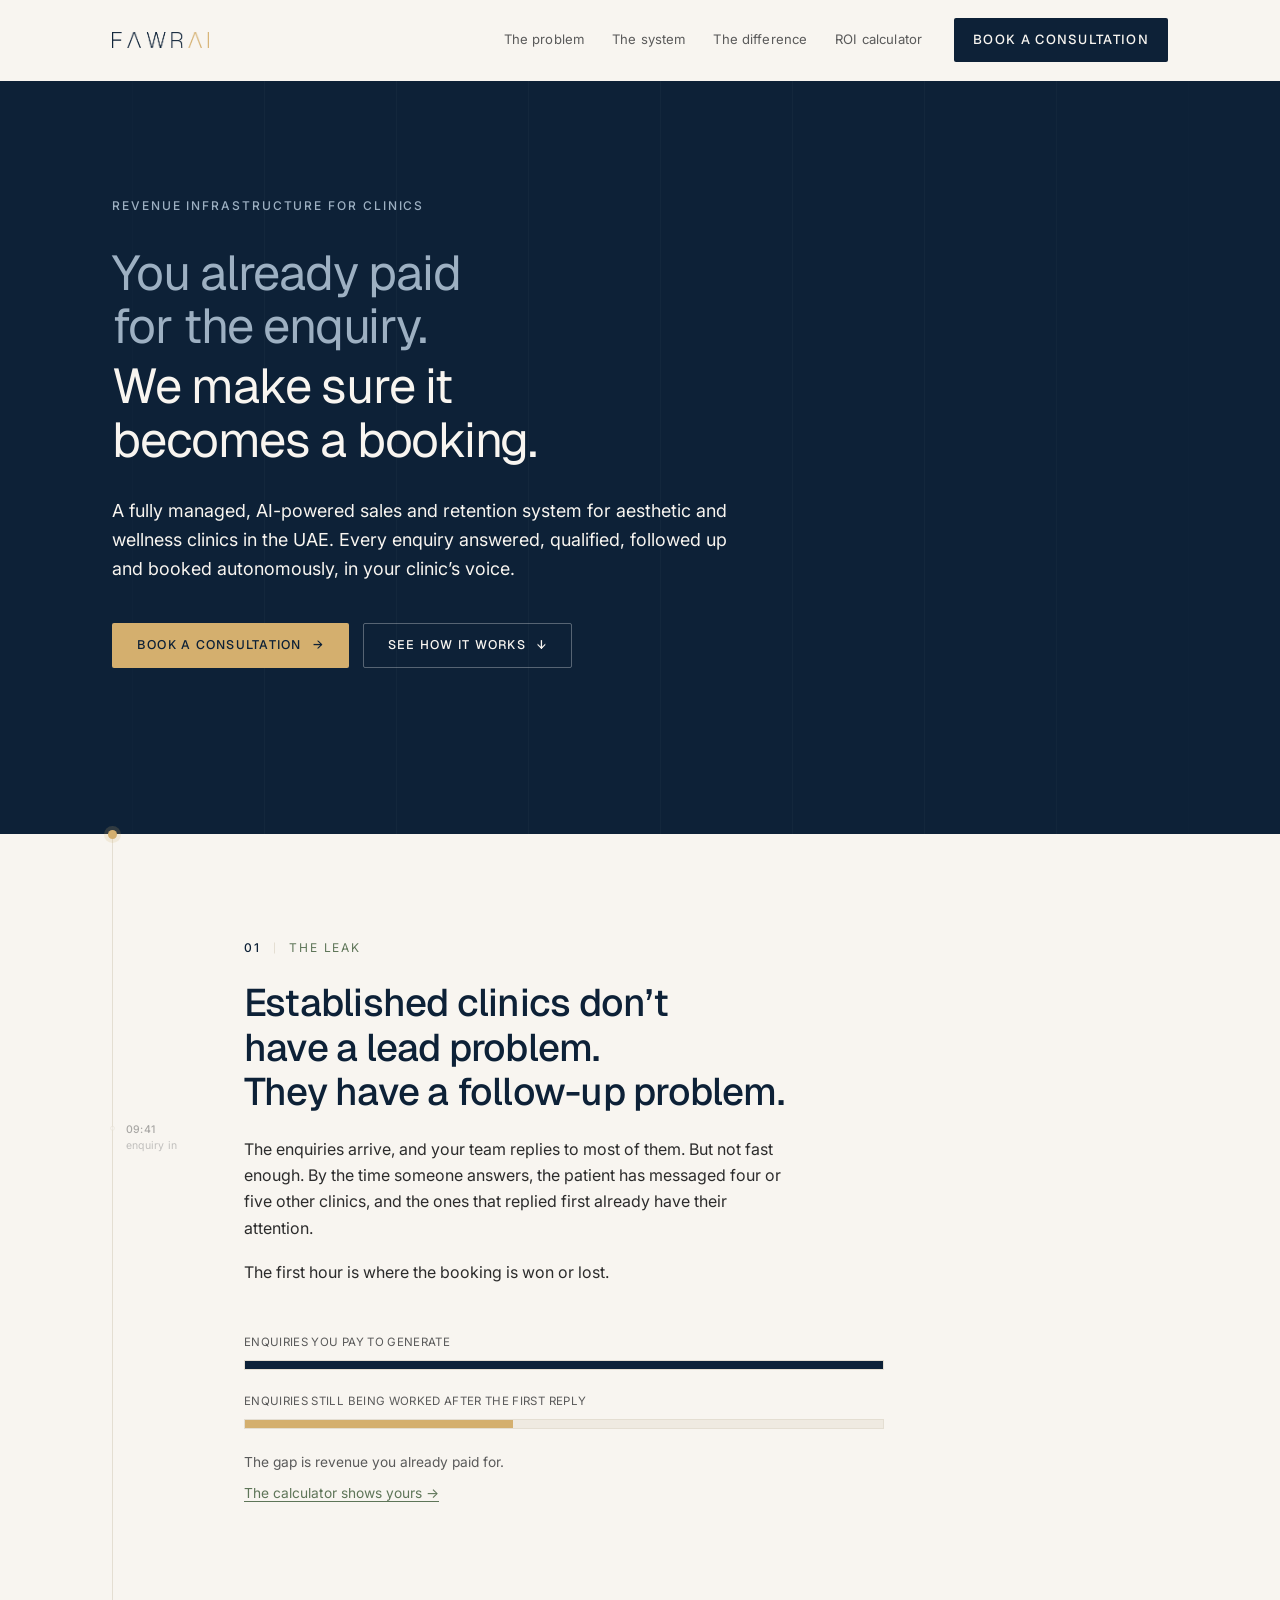
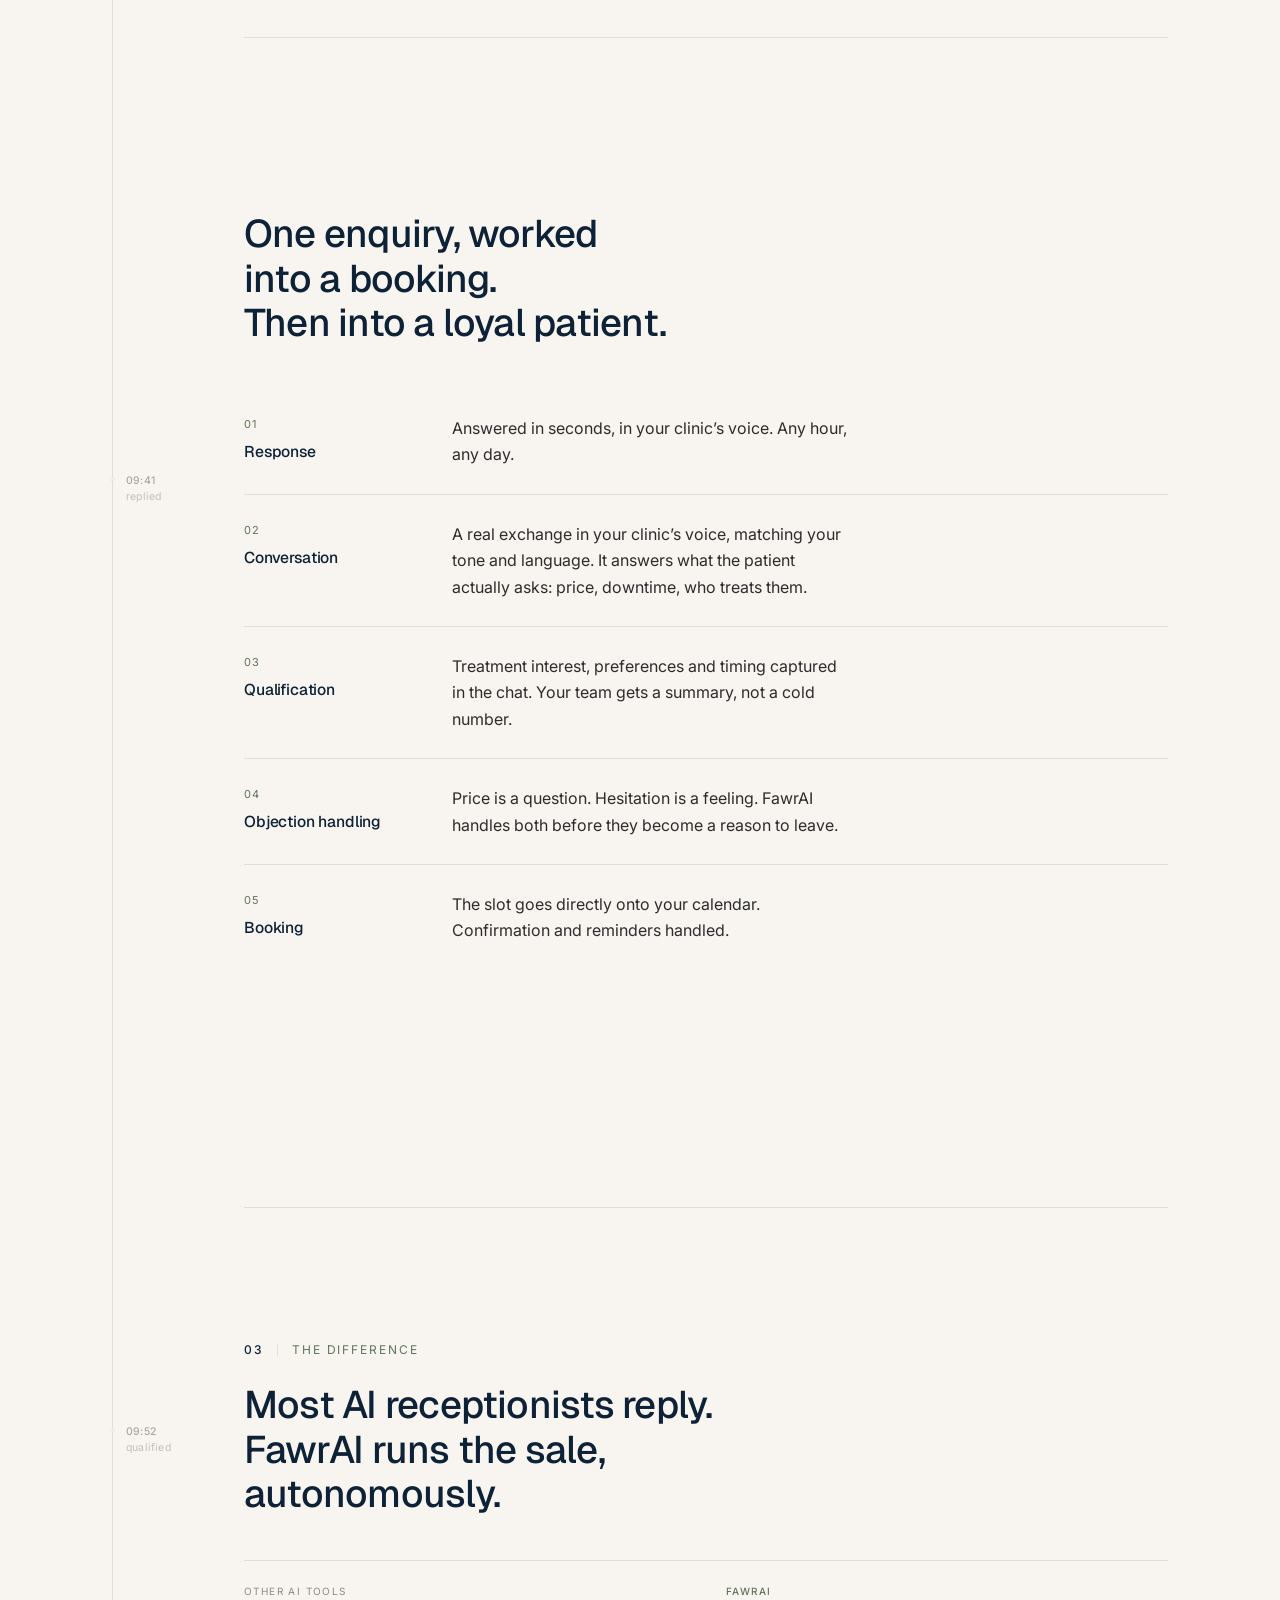
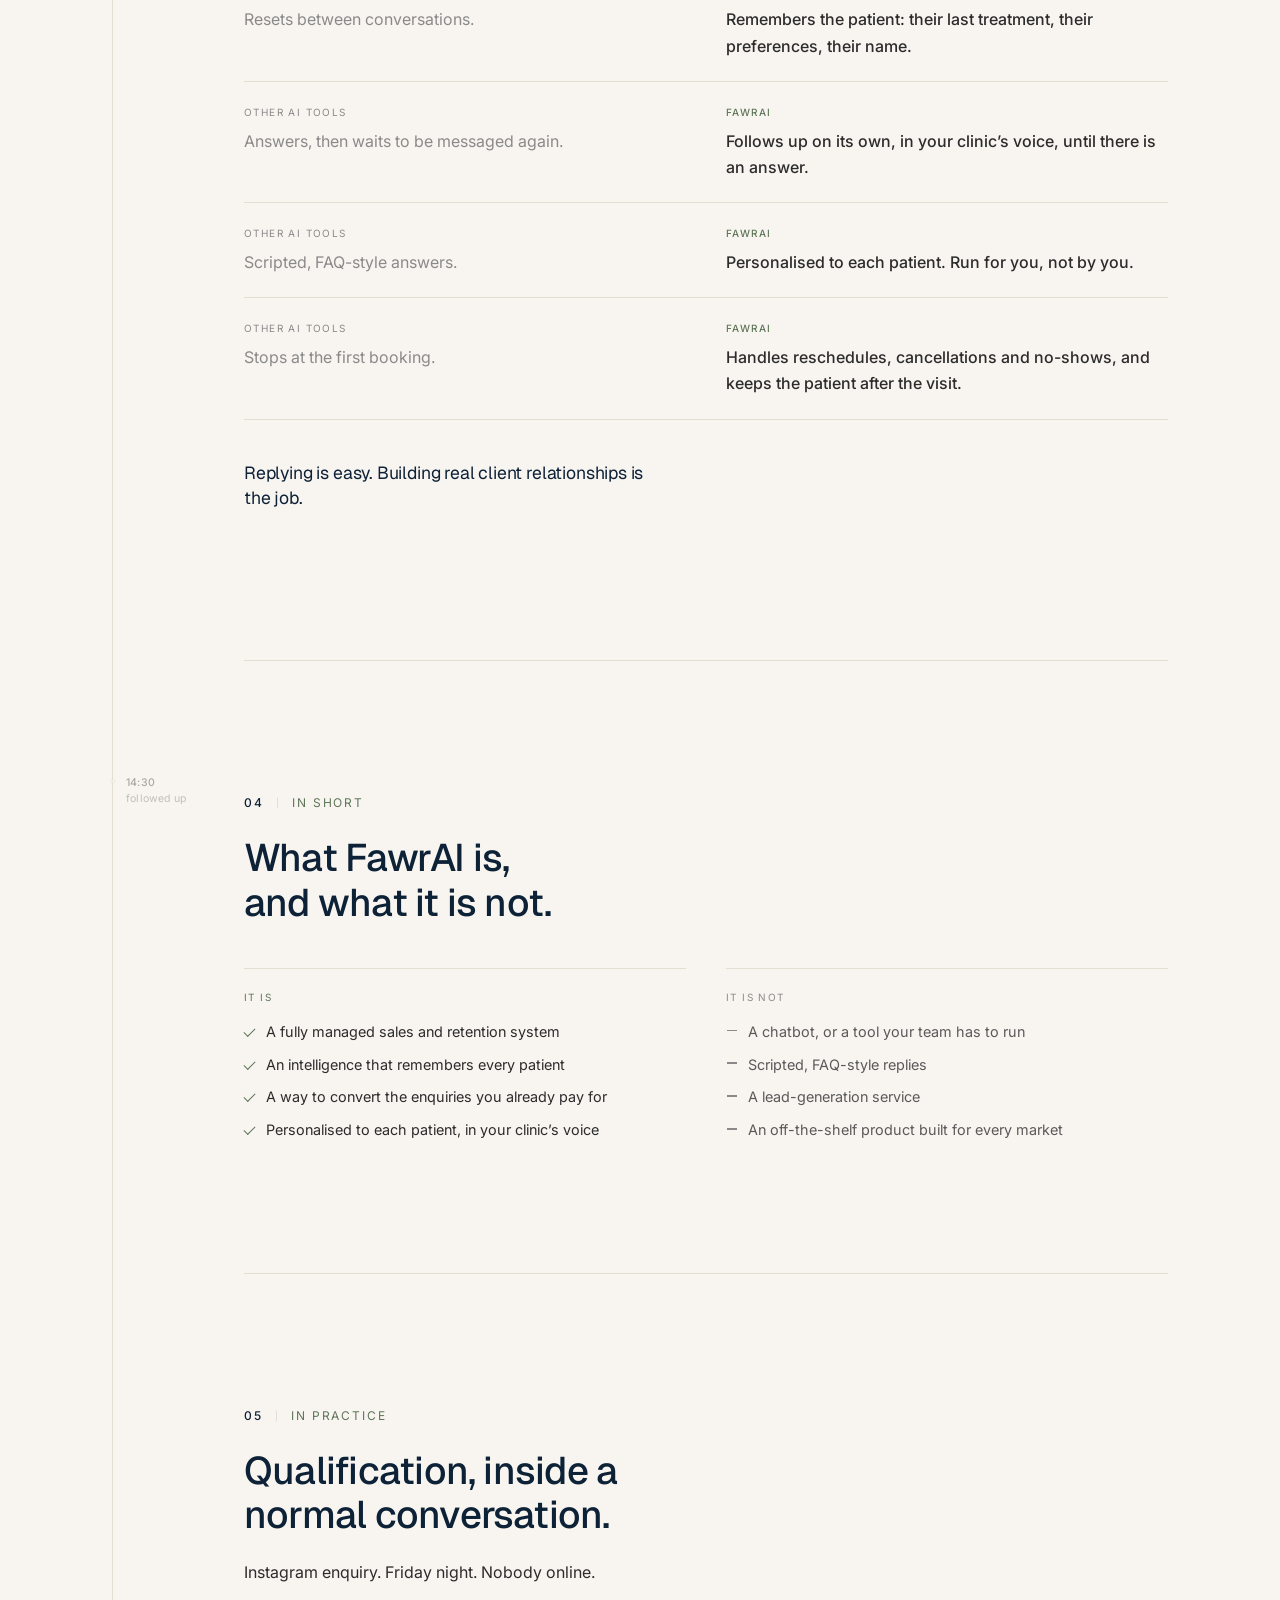
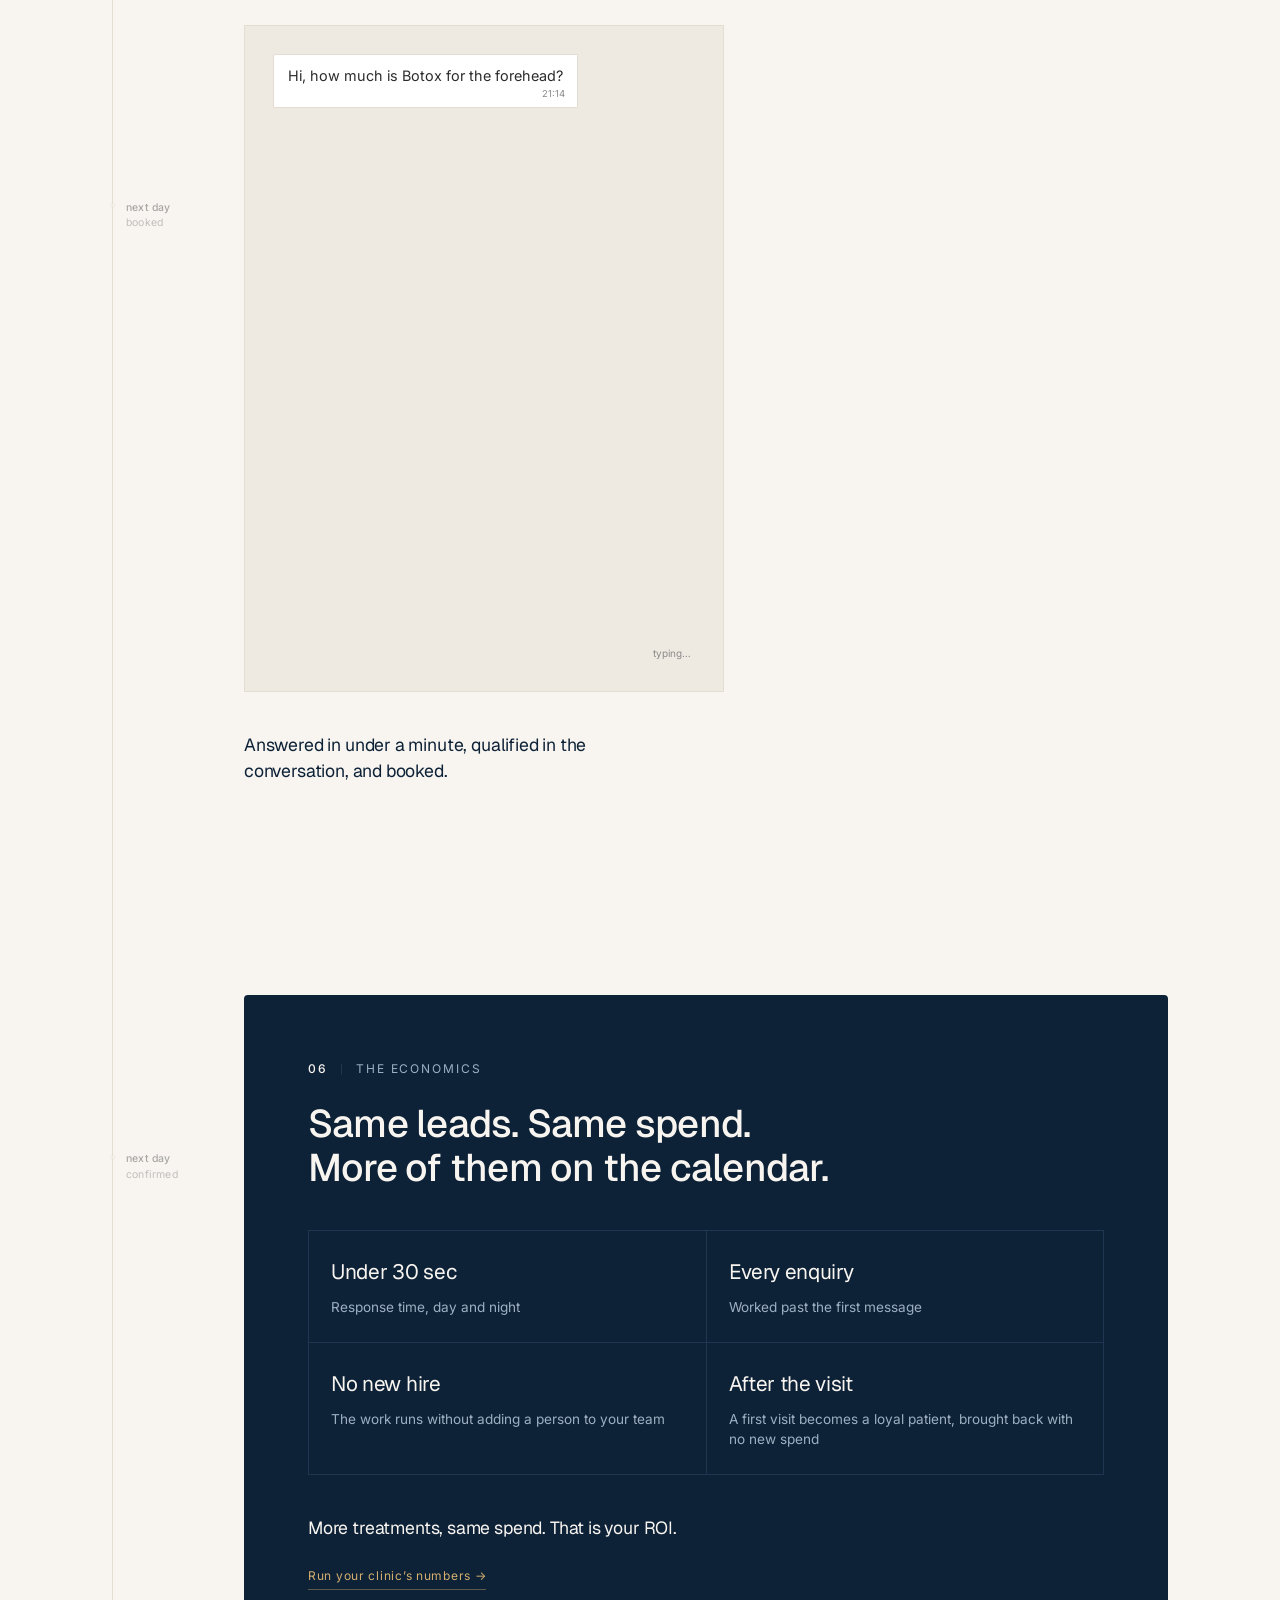
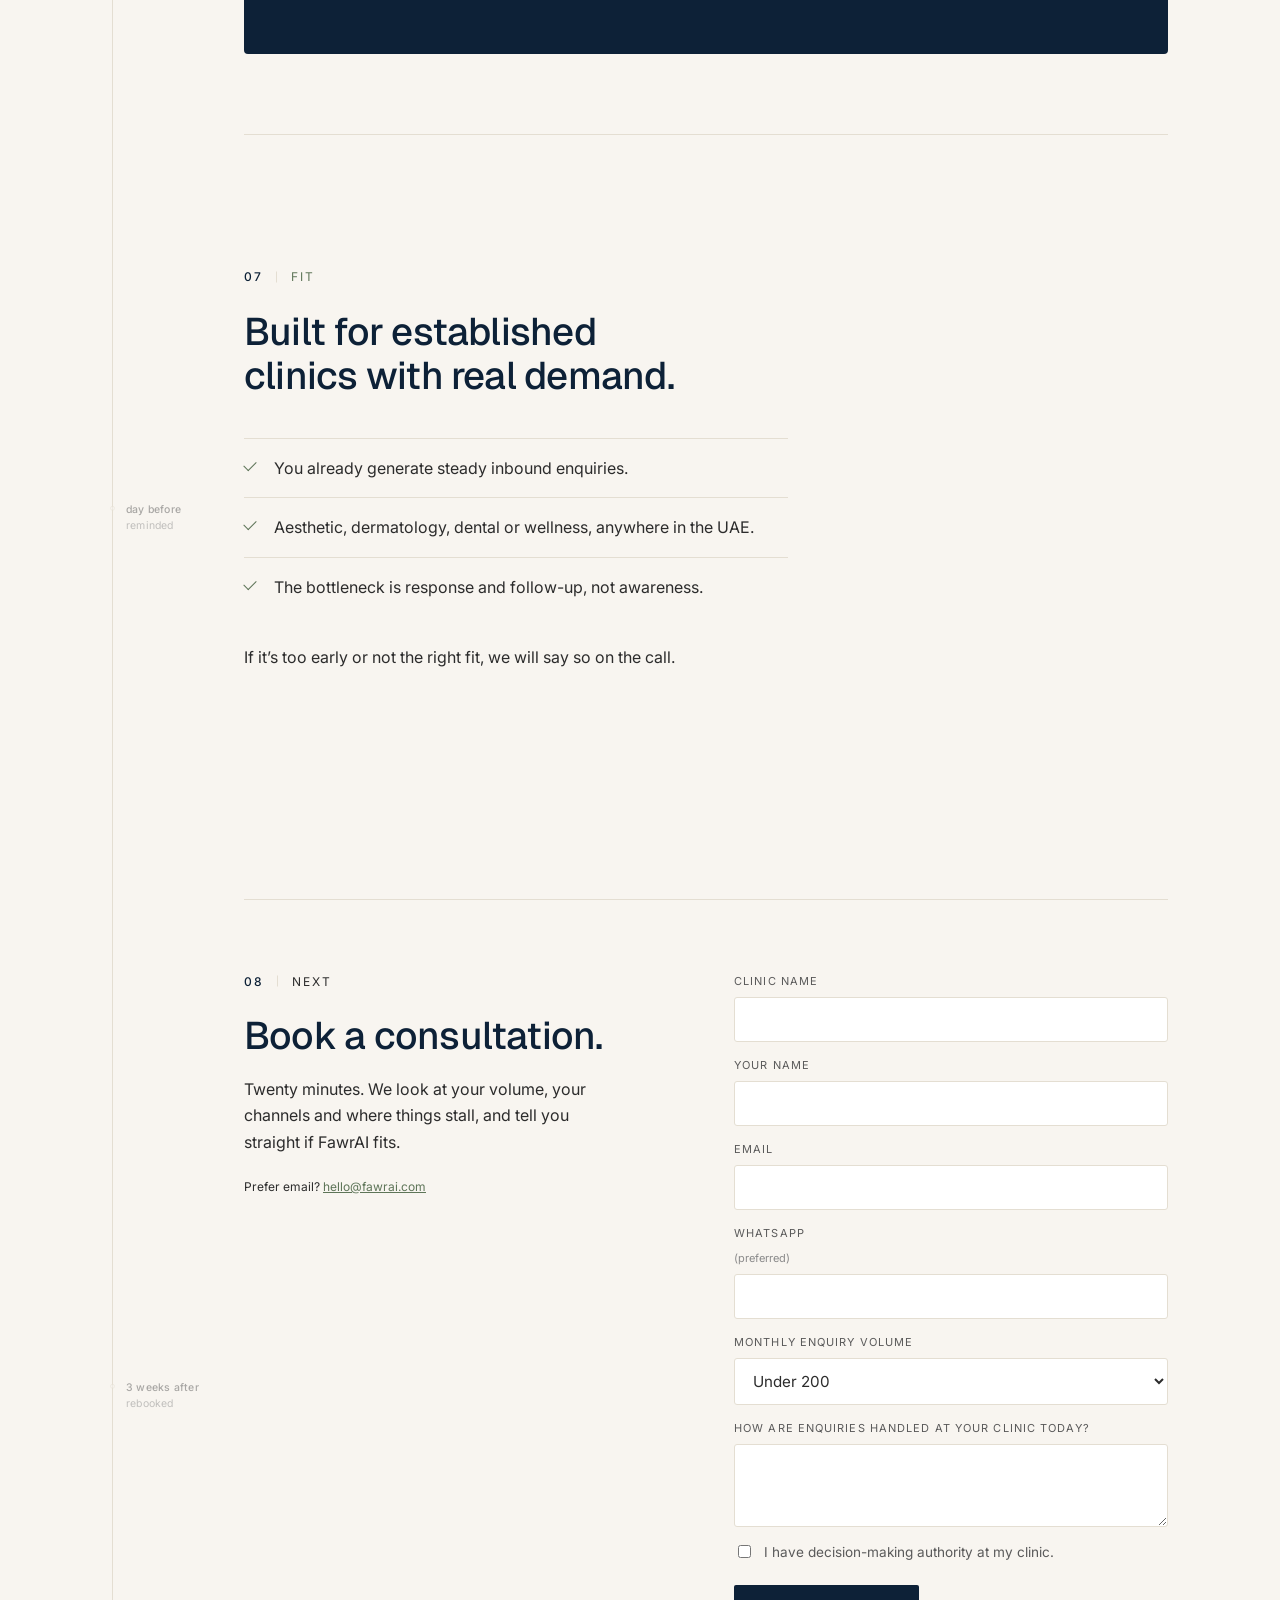
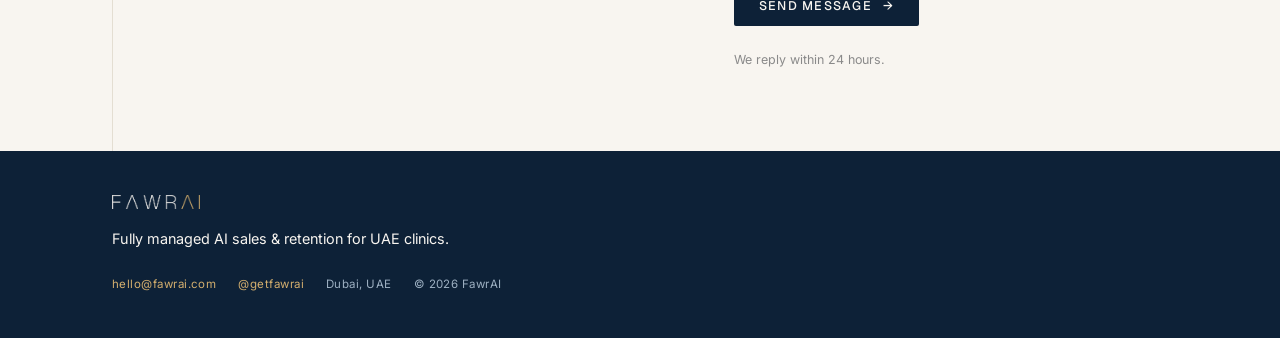
==== commit 9c7be531: "Add files via upload" ====
--- a/index.html
+++ b/index.html
@@ -63,7 +63,7 @@
 <header class="nav" id="nav">
   <div class="nav__inner">
     <a class="nav__logo" href="/" aria-label="FawrAI home">
-      <img src="uploads/logo-dark.png" alt="FawrAI" width="96" height="16">
+      <img src="logo-dark.png" alt="FawrAI" width="96" height="16">
     </a>
     <nav class="nav__links" aria-label="Primary">
       <a href="#leak">The problem</a>
@@ -314,7 +314,7 @@
 
 <footer class="foot">
   <div class="foot__inner">
-    <img src="uploads/logo-light-cropped.png" alt="FawrAI" width="88" height="15" class="foot__logo">
+    <img src="logo-light-cropped.png" alt="FawrAI" width="88" height="15" class="foot__logo">
     <p class="foot__tag">Fully managed AI sales &amp; retention for UAE clinics.</p>
     <p class="foot__meta">
       <a href="mailto:hello@fawrai.com">hello@fawrai.com</a>
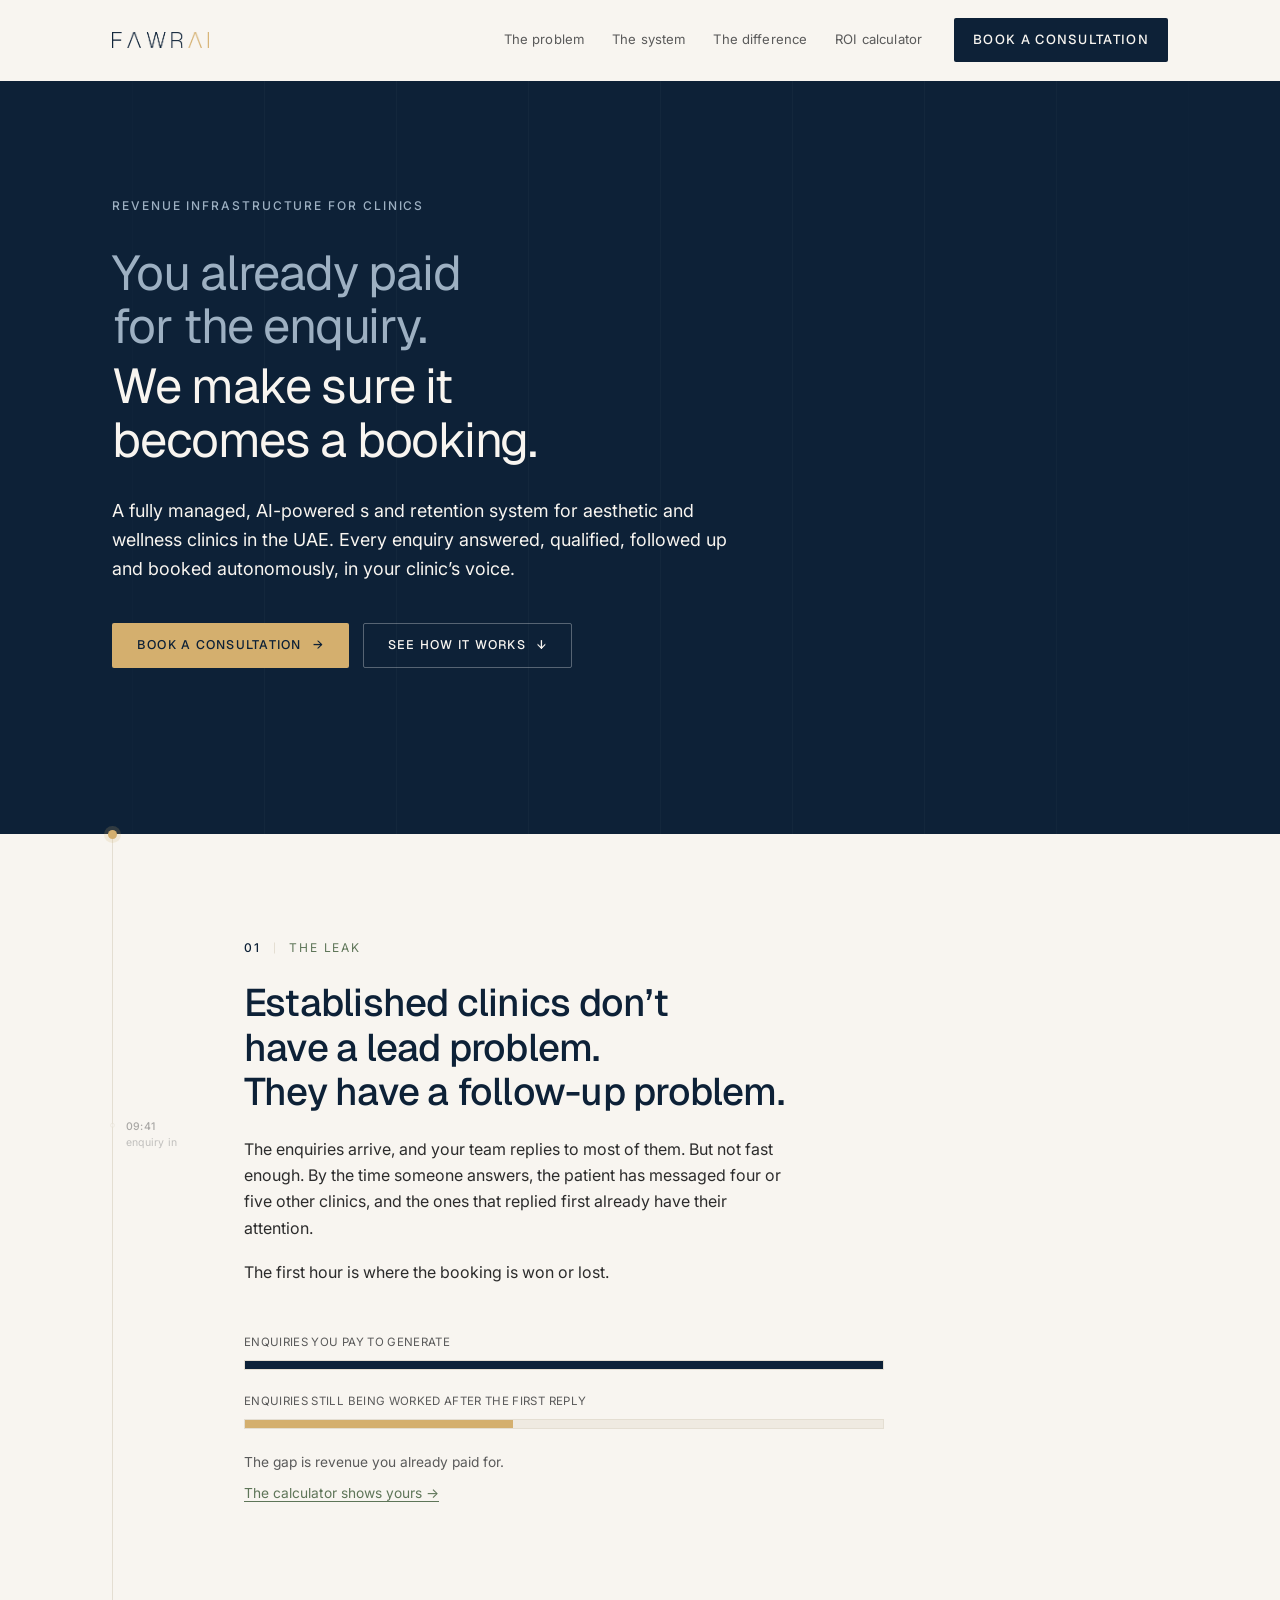
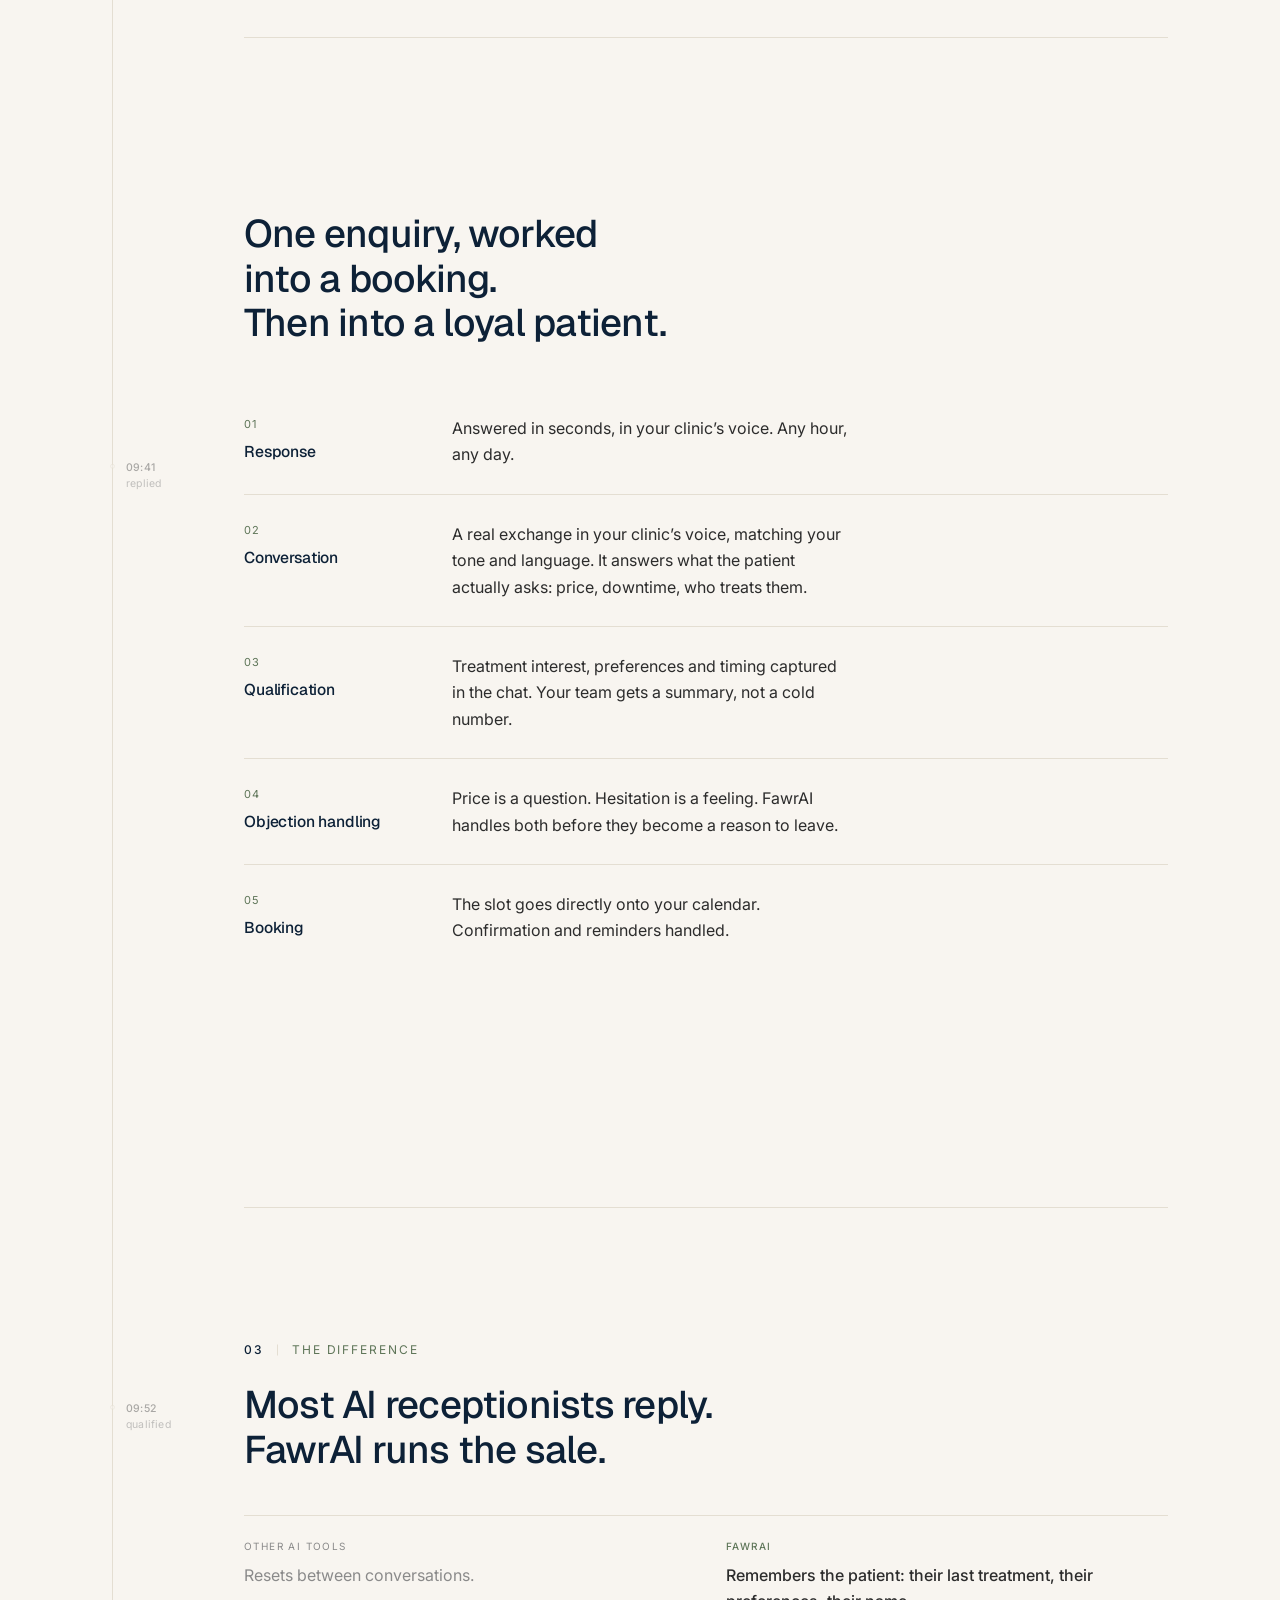
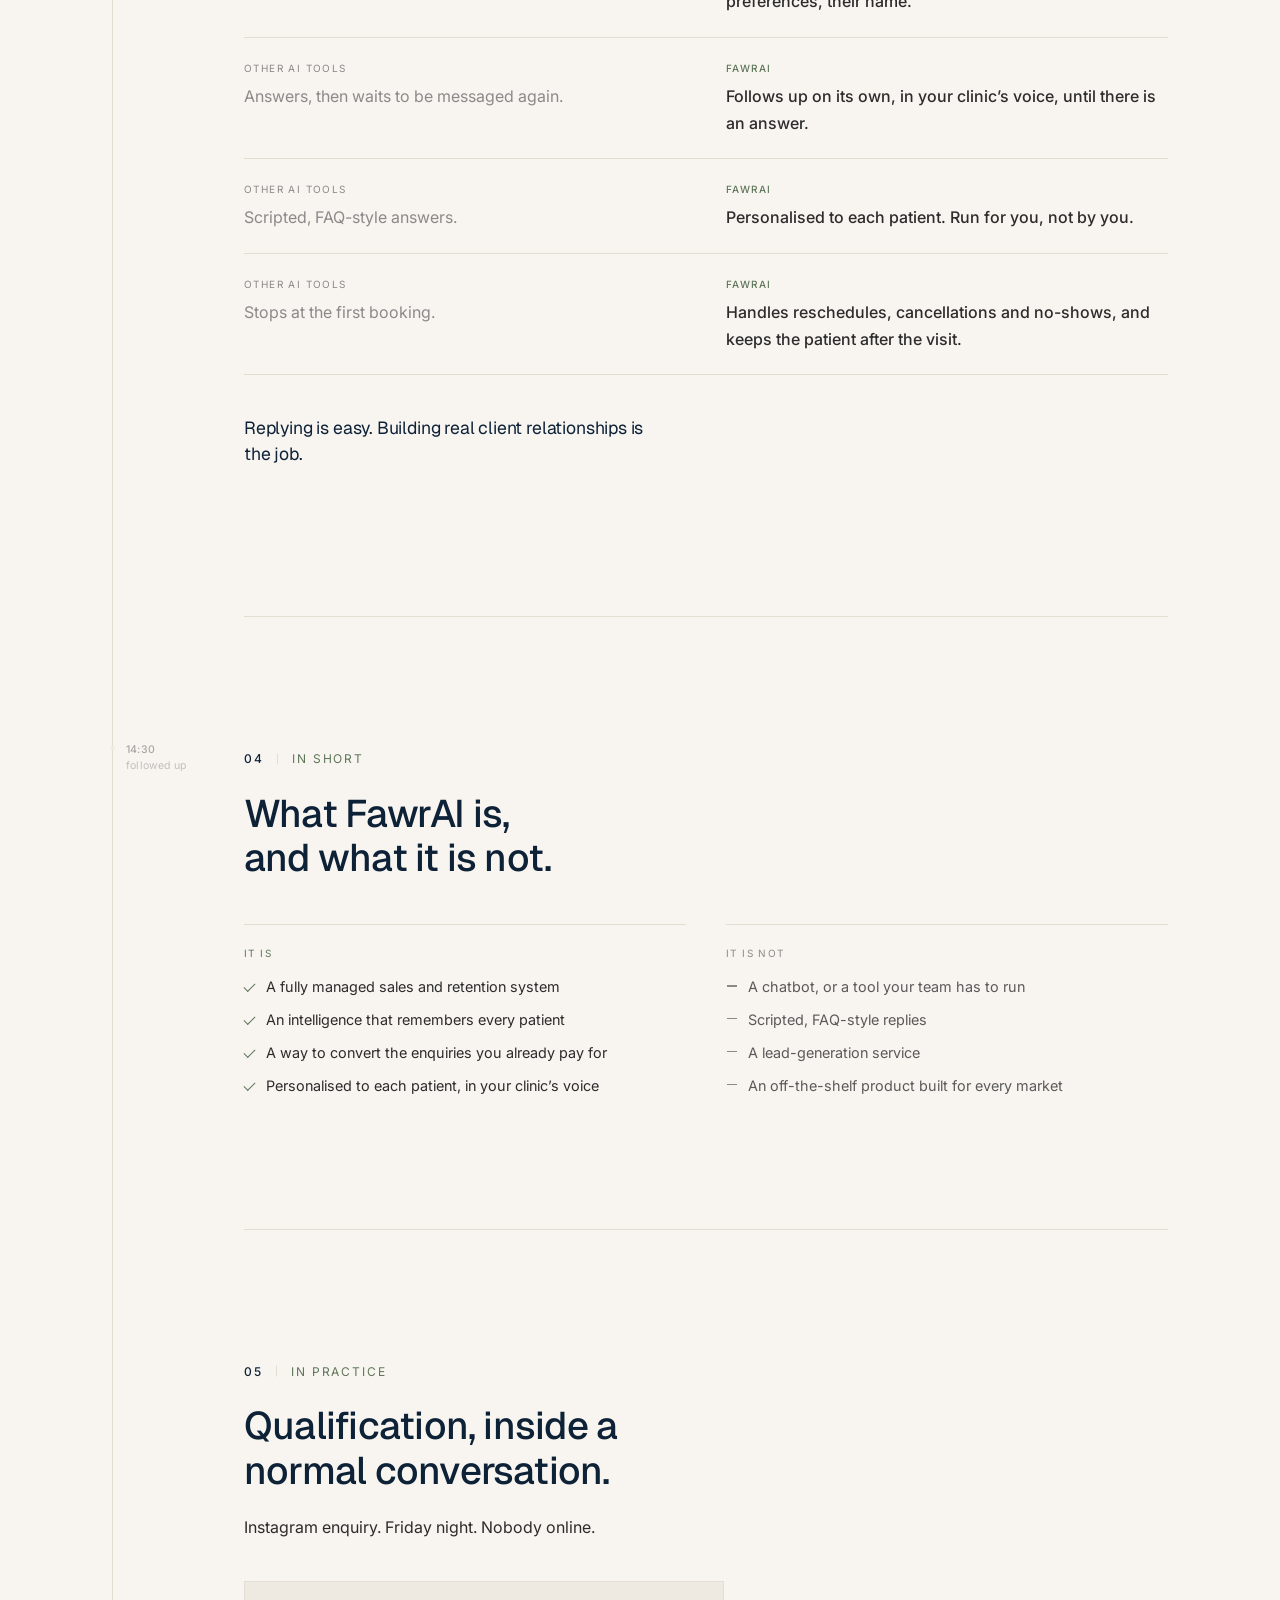
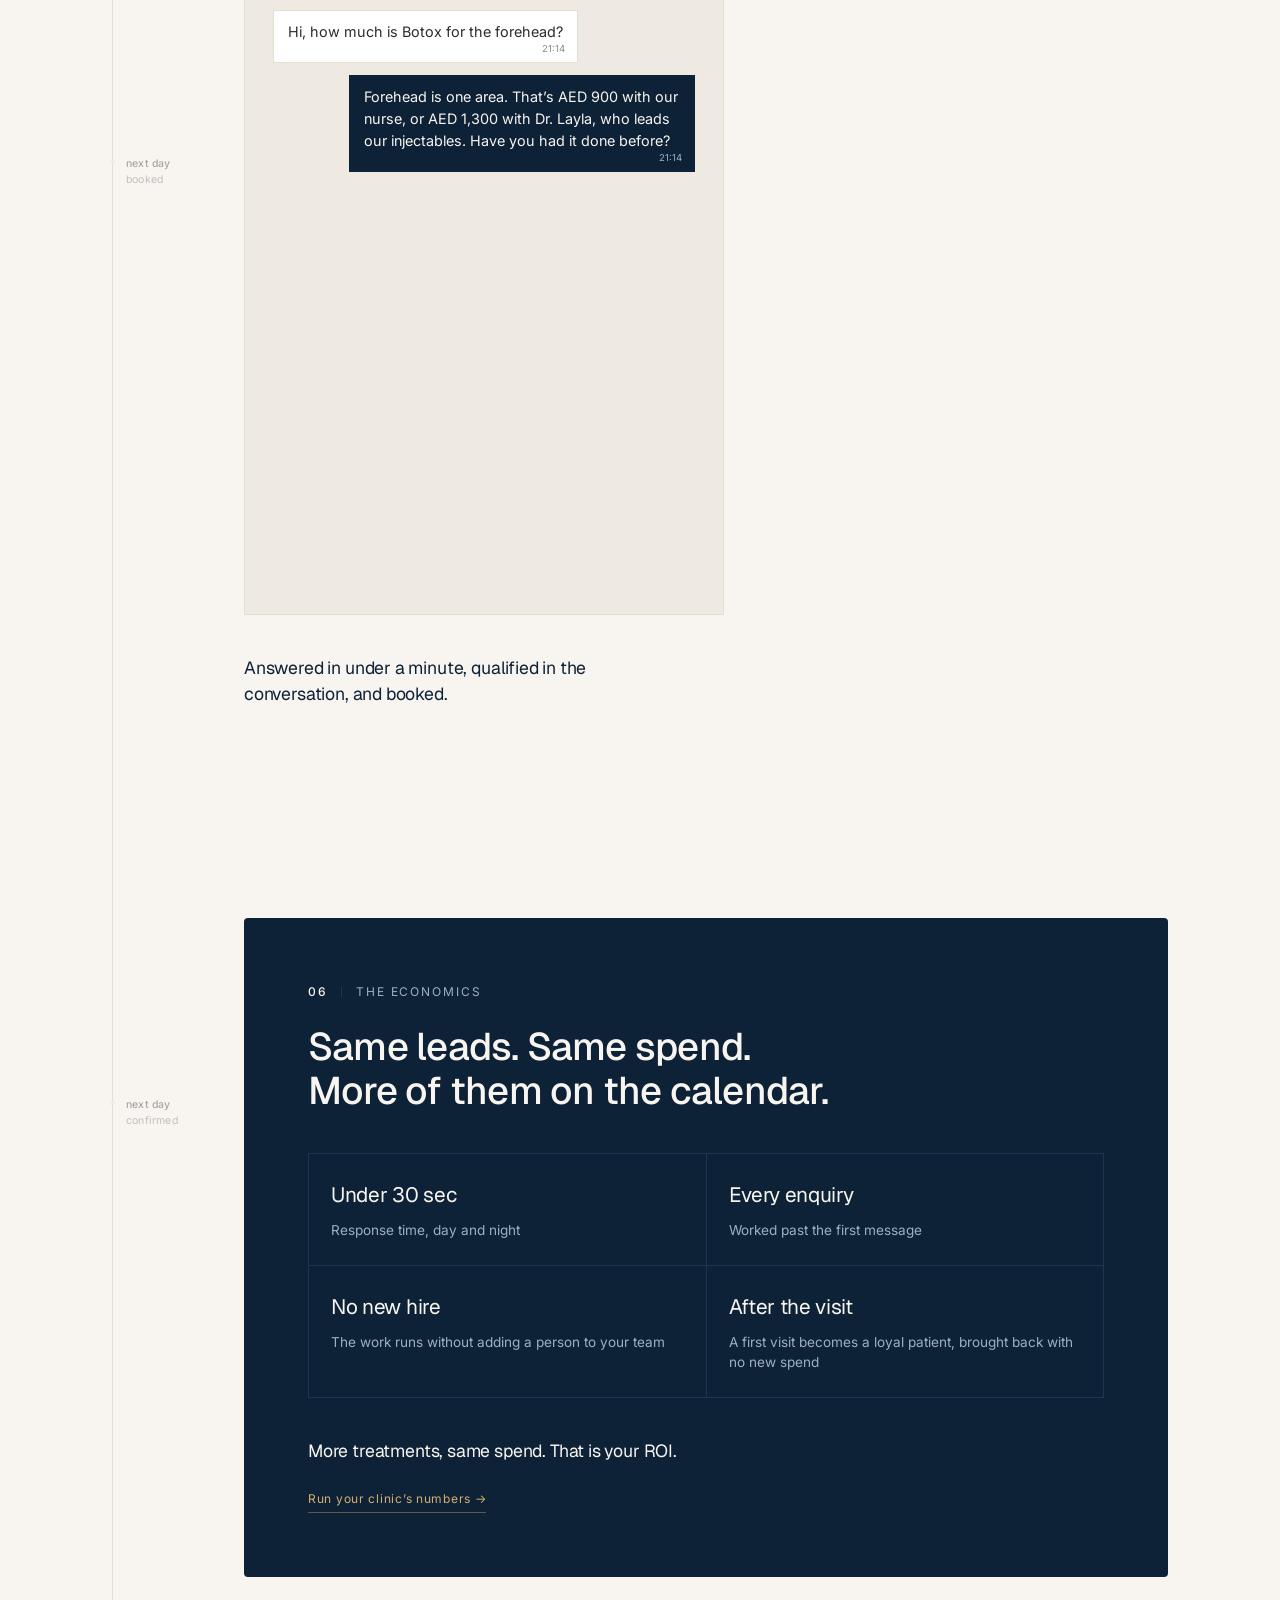
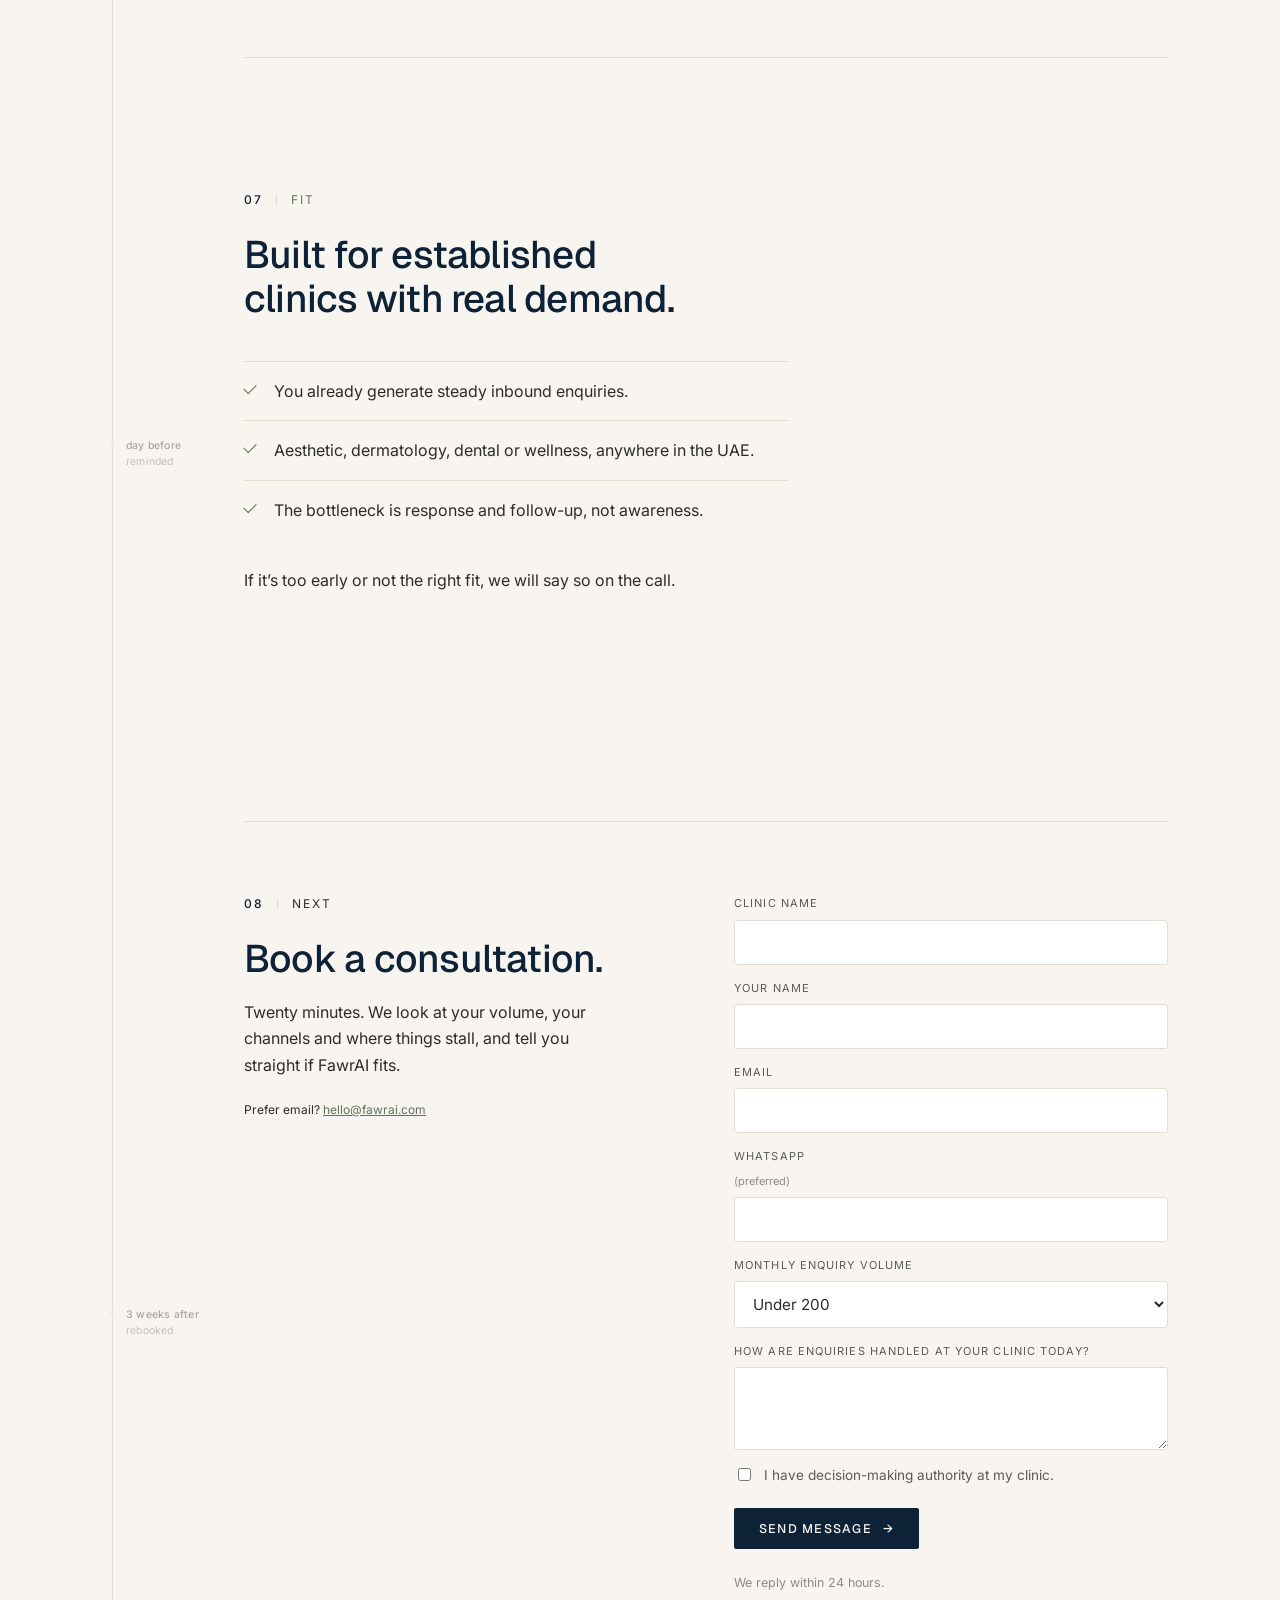
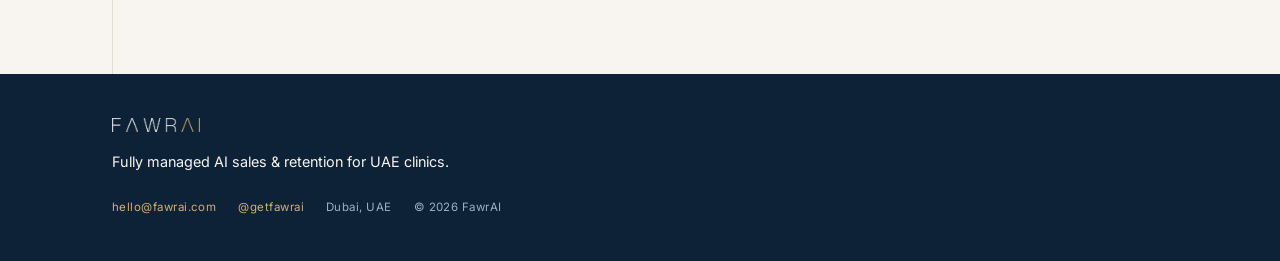
==== commit 46f20fe9: "Update index.html" ====
--- a/index.html
+++ b/index.html
@@ -21,7 +21,7 @@
 <meta property="og:image:height" content="630">
 <meta name="twitter:card" content="summary_large_image">
 <meta name="twitter:title" content="FawrAI · The enquiry, worked until it books">
-<meta name="twitter:description" content="A fully managed sales and retention system for aesthetic and wellness clinics in the UAE.">
+<meta name="twitter:description" content="A fully managed s and retention system for aesthetic and wellness clinics in the UAE.">
 <meta name="twitter:image" content="https://fawrai.com/og-image.png">
 
 <link rel="preconnect" href="https://fonts.googleapis.com">
@@ -46,9 +46,9 @@
     },
     {
       "@type": "Service",
-      "name": "Managed AI sales and retention system for clinics",
+      "name": "Managed AI s and retention system for clinics",
       "provider": { "@id": "https://fawrai.com/#org" },
-      "serviceType": "Sales and retention operations",
+      "serviceType": "s and retention operations",
       "areaServed": "United Arab Emirates",
       "audience": { "@type": "Audience", "audienceType": "Aesthetic and wellness clinics" },
       "description": "FawrAI works every inbound enquiry a clinic receives: response, conversation, qualification, follow-up, objection handling, booking and retention, all in the clinic's own voice on WhatsApp and Instagram."
@@ -93,7 +93,7 @@
     <div class="hero__inner">
       <p class="eyebrow eyebrow--onnavy">Revenue infrastructure for clinics</p>
       <h1 id="hero-title"><span>You already paid for the enquiry.</span>We make sure it becomes a booking.</h1>
-      <p class="hero__lead">A fully managed, AI-powered sales and retention system for aesthetic and wellness clinics in the UAE. Every enquiry answered, qualified, followed up and booked autonomously, in your clinic&rsquo;s voice.</p>
+      <p class="hero__lead">A fully managed, AI-powered s and retention system for aesthetic and wellness clinics in the UAE. Every enquiry answered, qualified, followed up and booked autonomously, in your clinic&rsquo;s voice.</p>
       <div class="hero__actions">
         <a href="#contact" class="btn btn--gold">Book a consultation <span class="btn__arrow" aria-hidden="true">&rarr;</span></a>
         <a href="#system" class="btn btn--onnavy-ghost" data-scroll>See how it works <span class="btn__arrow" aria-hidden="true">&darr;</span></a>
@@ -178,7 +178,7 @@
     <!-- 03 · THE DIFFERENCE -->
     <section class="block" id="difference" aria-labelledby="diff-title">
       <p class="label reveal"><span>03</span>The difference</p>
-      <h2 id="diff-title" class="reveal">Most AI receptionists reply.<br>FawrAI runs the sale, autonomously.</h2>
+      <h2 id="diff-title" class="reveal">Most AI receptionists reply.<br>FawrAI runs the sale.</h2>
       <dl class="contrast">
         <div class="contrast__pair reveal">
           <dt>Resets between conversations.</dt>
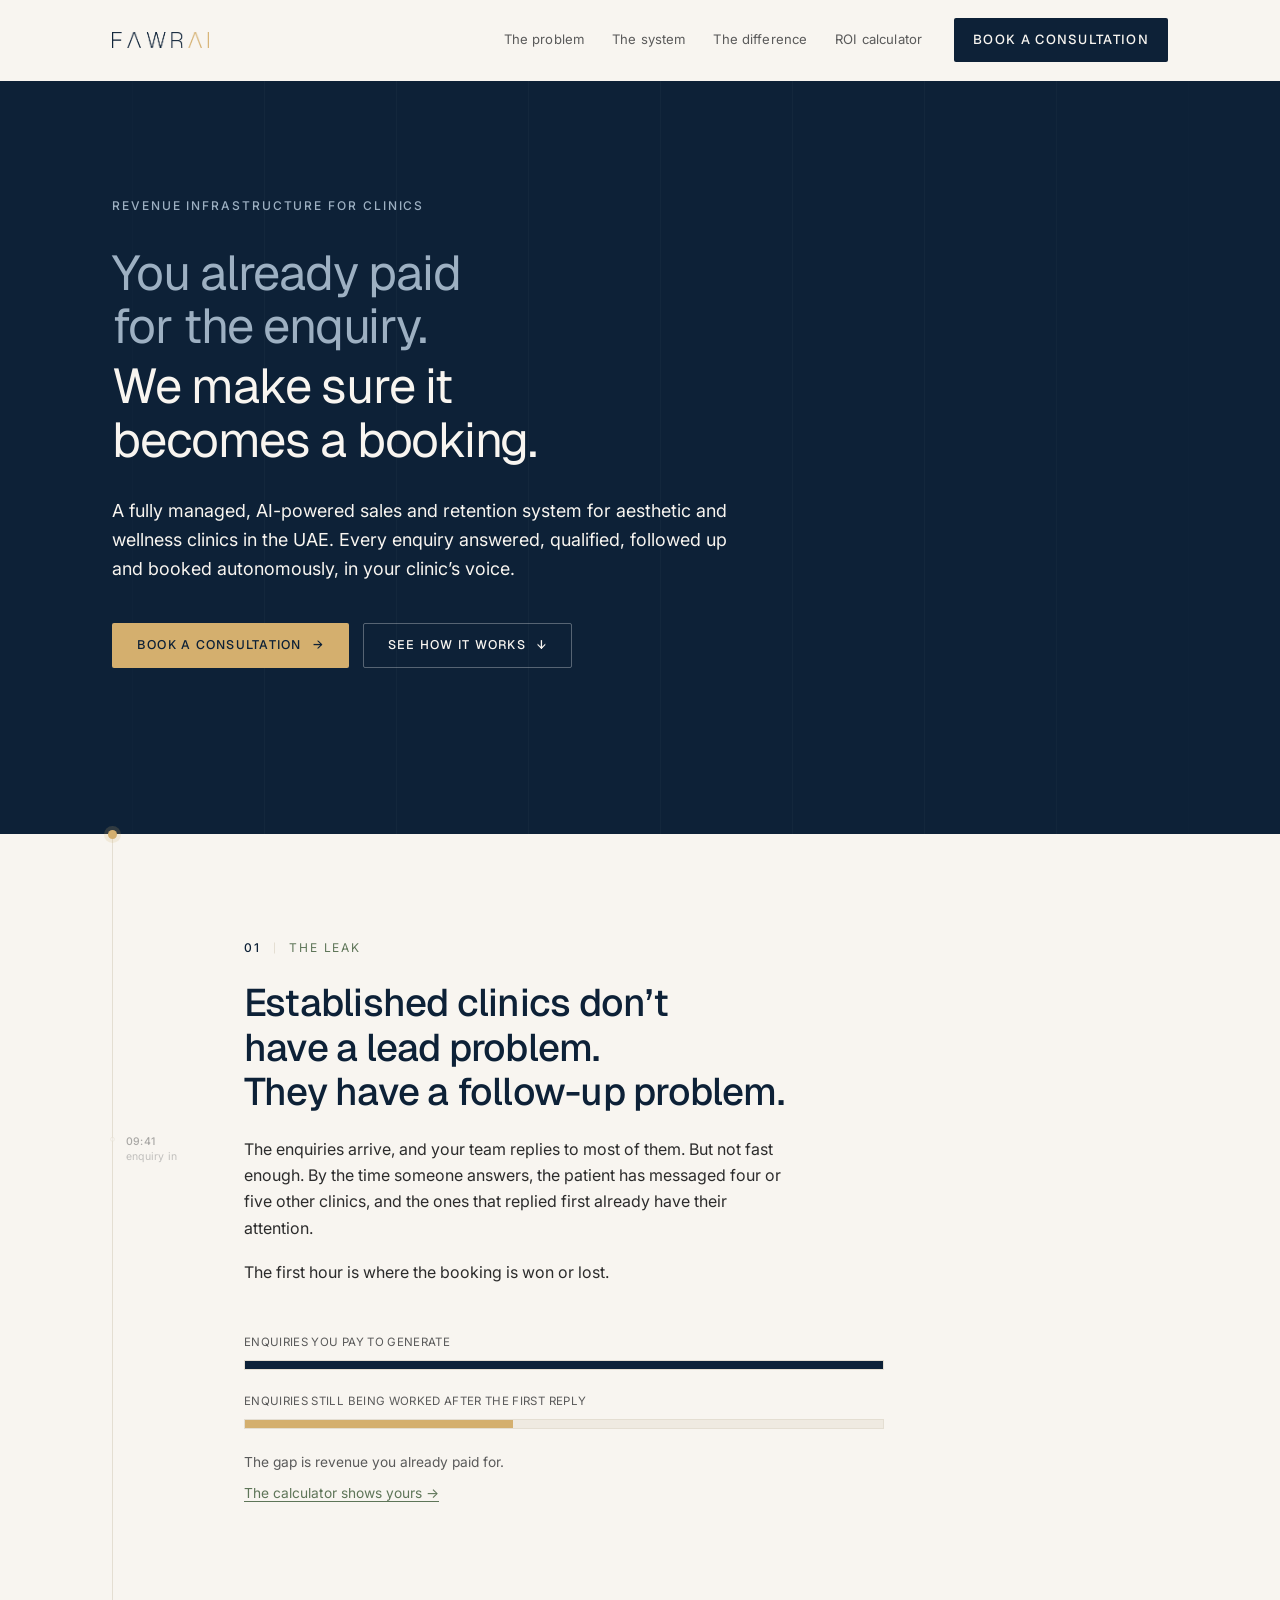
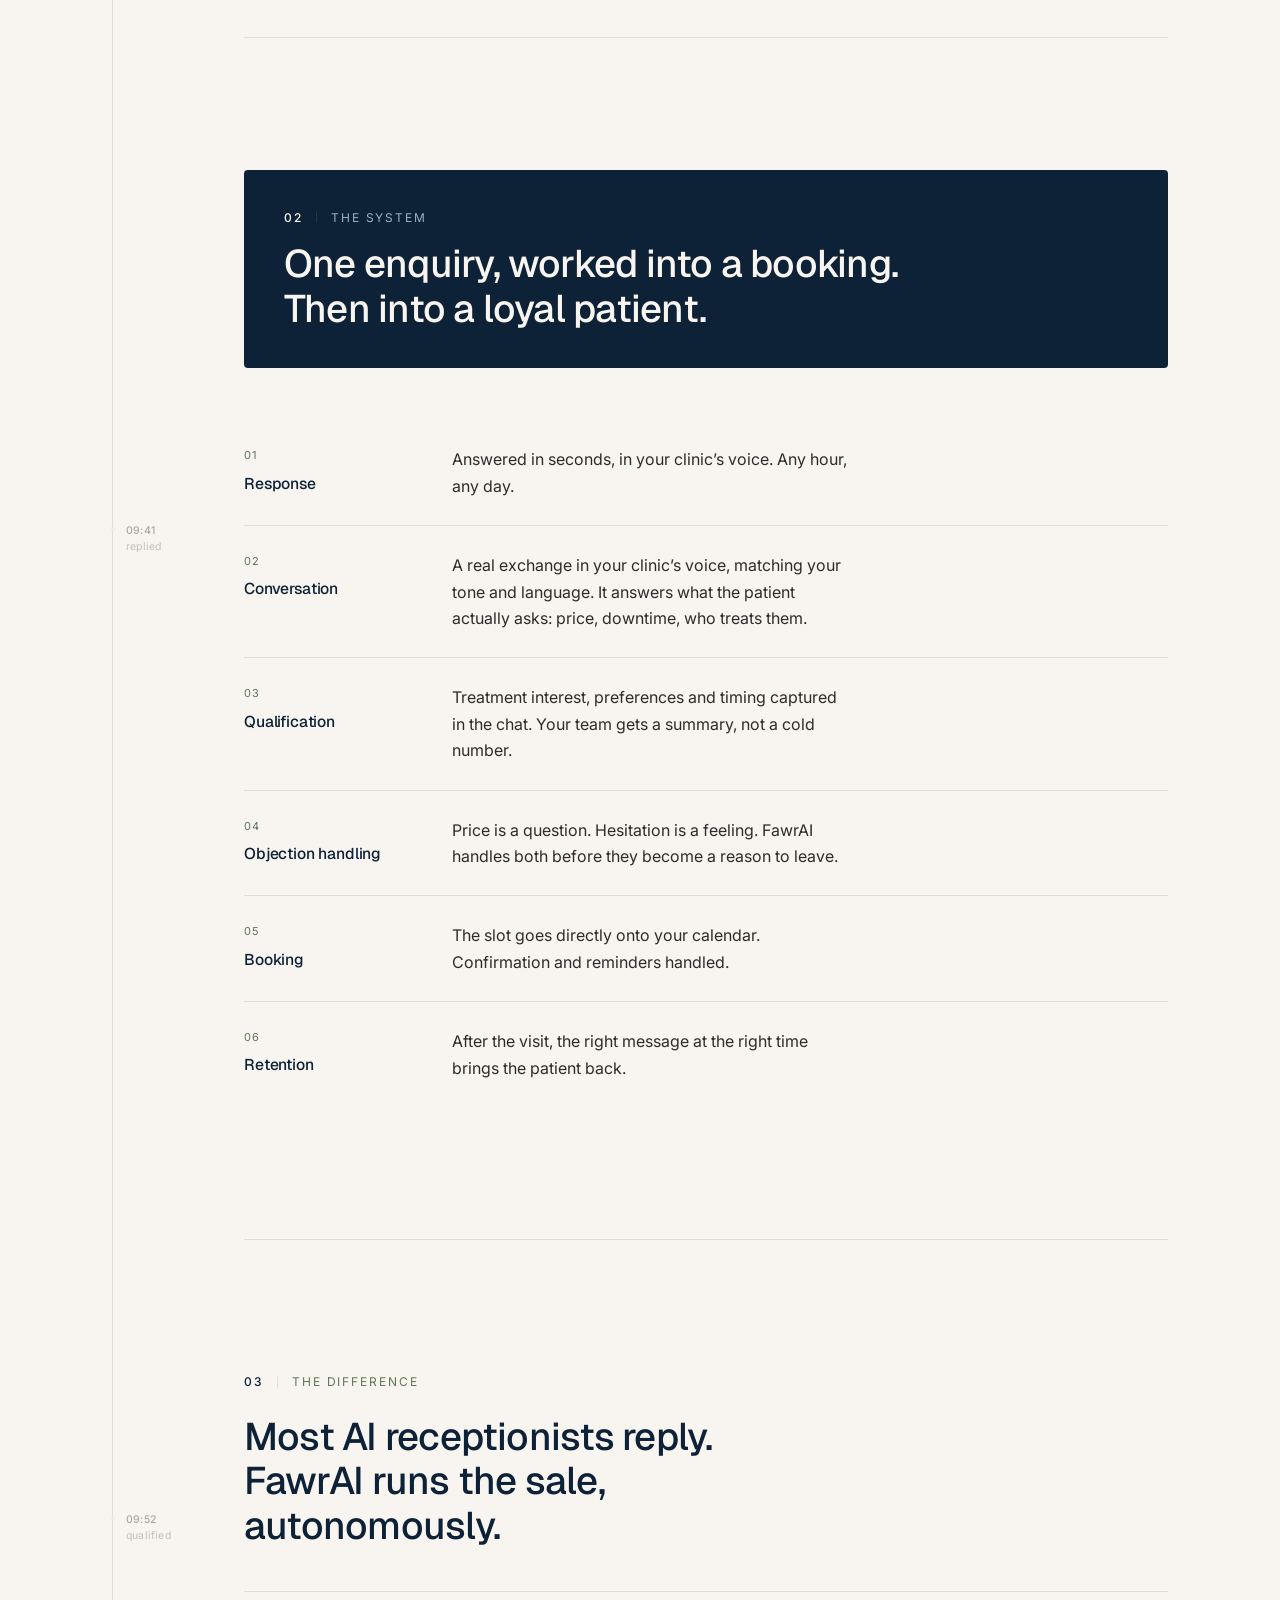
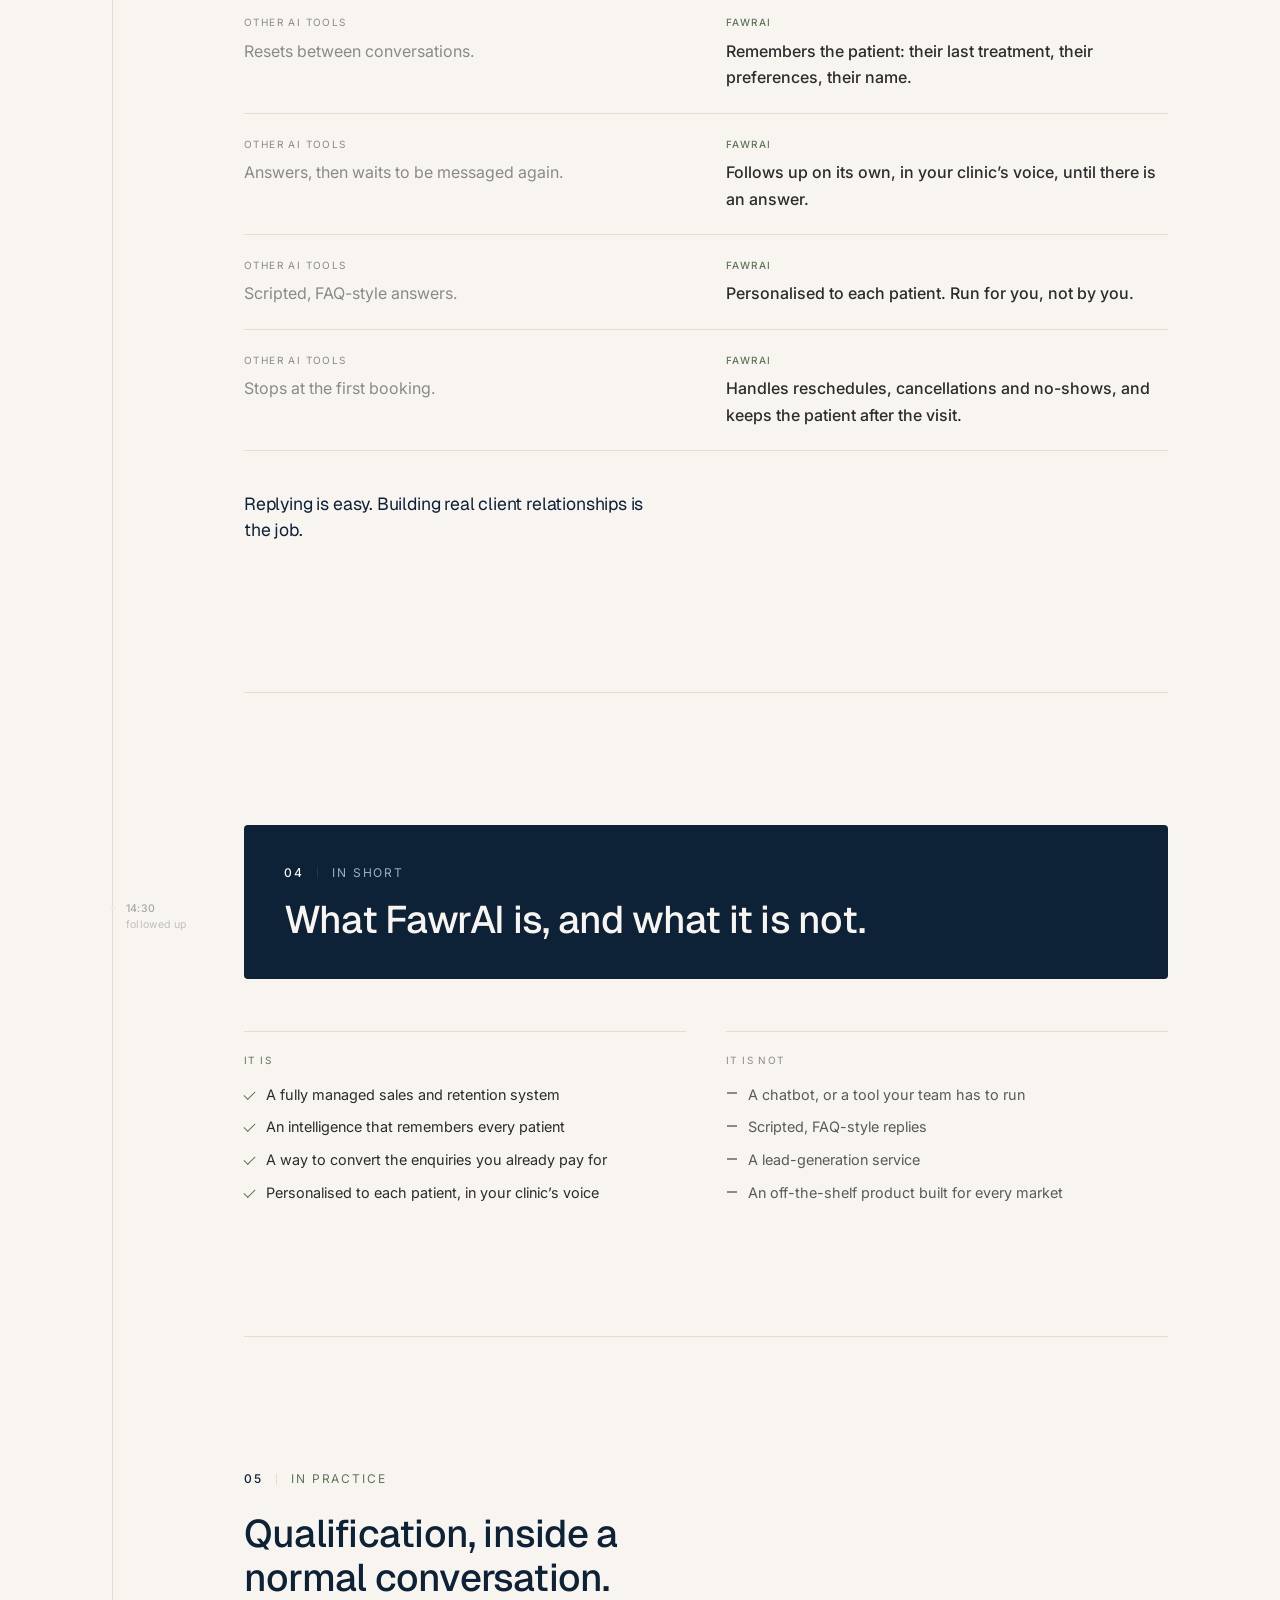
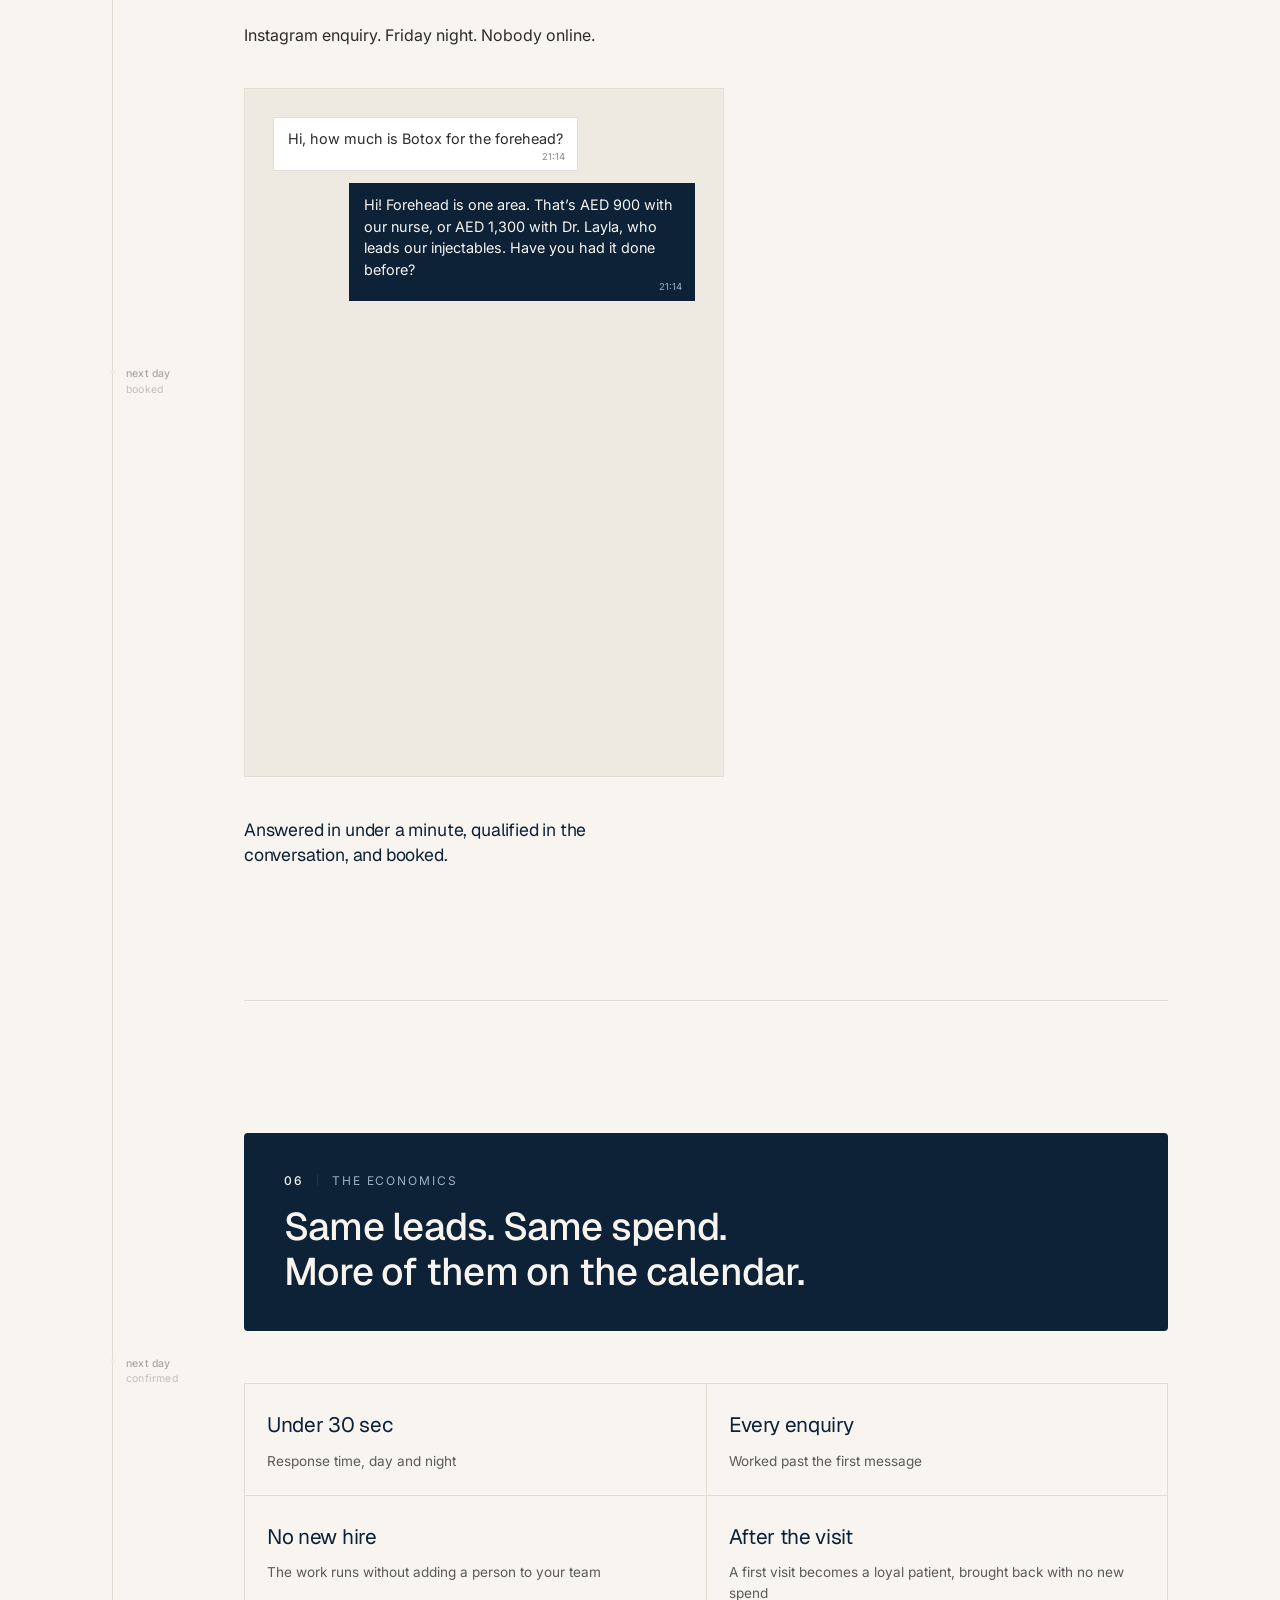
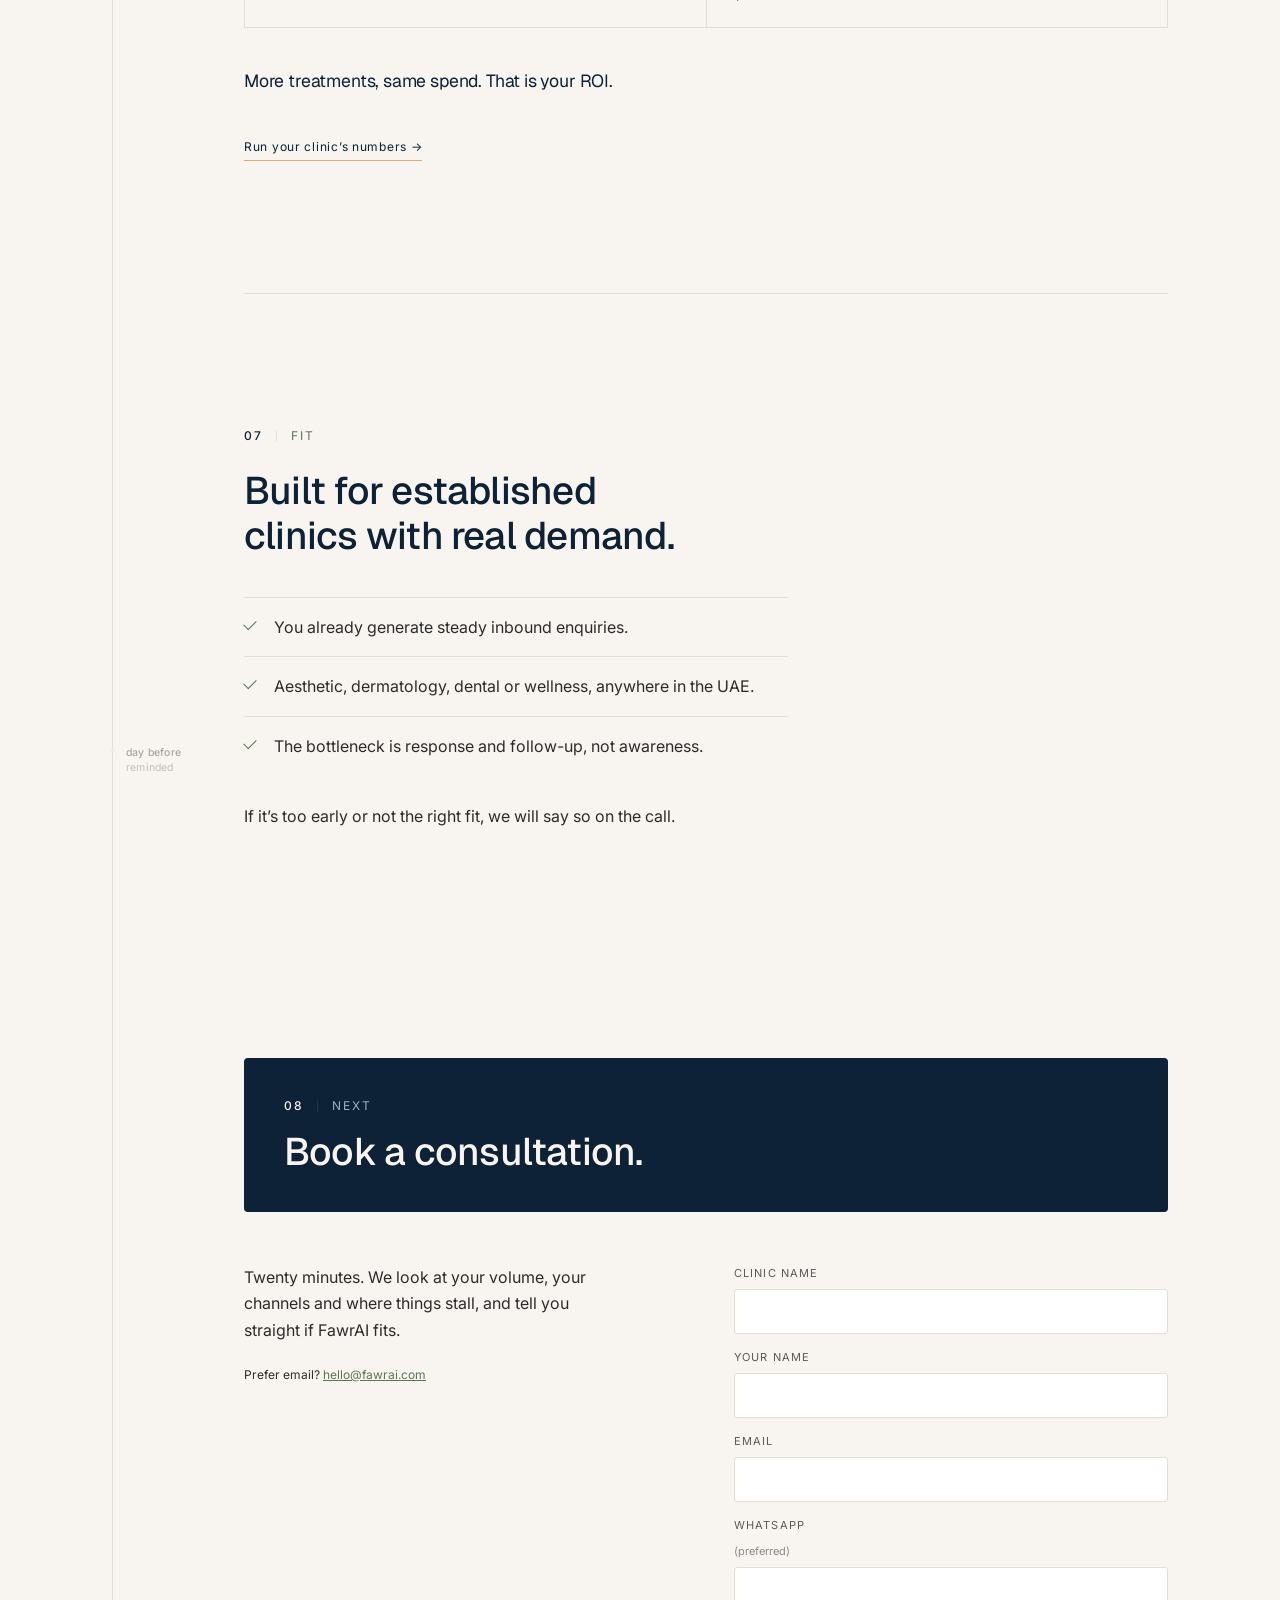
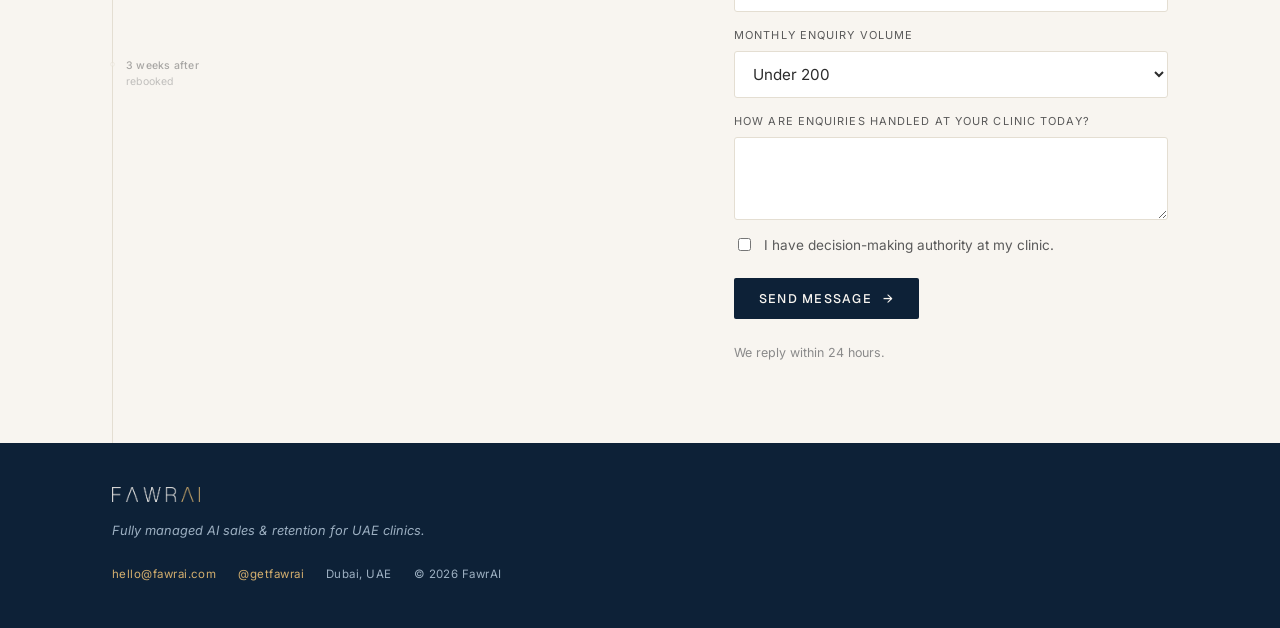
==== commit 99d2d6a2: "Add files via upload" ====
--- a/index.html
+++ b/index.html
@@ -21,7 +21,7 @@
 <meta property="og:image:height" content="630">
 <meta name="twitter:card" content="summary_large_image">
 <meta name="twitter:title" content="FawrAI · The enquiry, worked until it books">
-<meta name="twitter:description" content="A fully managed s and retention system for aesthetic and wellness clinics in the UAE.">
+<meta name="twitter:description" content="A fully managed sales and retention system for aesthetic and wellness clinics in the UAE.">
 <meta name="twitter:image" content="https://fawrai.com/og-image.png">
 
 <link rel="preconnect" href="https://fonts.googleapis.com">
@@ -46,9 +46,9 @@
     },
     {
       "@type": "Service",
-      "name": "Managed AI s and retention system for clinics",
+      "name": "Managed AI sales and retention system for clinics",
       "provider": { "@id": "https://fawrai.com/#org" },
-      "serviceType": "s and retention operations",
+      "serviceType": "Sales and retention operations",
       "areaServed": "United Arab Emirates",
       "audience": { "@type": "Audience", "audienceType": "Aesthetic and wellness clinics" },
       "description": "FawrAI works every inbound enquiry a clinic receives: response, conversation, qualification, follow-up, objection handling, booking and retention, all in the clinic's own voice on WhatsApp and Instagram."
@@ -93,7 +93,7 @@
     <div class="hero__inner">
       <p class="eyebrow eyebrow--onnavy">Revenue infrastructure for clinics</p>
       <h1 id="hero-title"><span>You already paid for the enquiry.</span>We make sure it becomes a booking.</h1>
-      <p class="hero__lead">A fully managed, AI-powered s and retention system for aesthetic and wellness clinics in the UAE. Every enquiry answered, qualified, followed up and booked autonomously, in your clinic&rsquo;s voice.</p>
+      <p class="hero__lead">A fully managed, AI-powered sales and retention system for aesthetic and wellness clinics in the UAE. Every enquiry answered, qualified, followed up and booked autonomously, in your clinic&rsquo;s voice.</p>
       <div class="hero__actions">
         <a href="#contact" class="btn btn--gold">Book a consultation <span class="btn__arrow" aria-hidden="true">&rarr;</span></a>
         <a href="#system" class="btn btn--onnavy-ghost" data-scroll>See how it works <span class="btn__arrow" aria-hidden="true">&darr;</span></a>
@@ -144,8 +144,10 @@
 
     <!-- 02 · THE SYSTEM -->
     <section class="block" id="system" aria-labelledby="system-title">
-      <p class="label reveal"><span>02</span>The system</p>
-      <h2 id="system-title" class="reveal">One enquiry, worked into a booking.<br>Then into a loyal patient.</h2>
+      <div class="headband reveal">
+        <p class="label label--onnavy"><span>02</span>The system</p>
+        <h2 id="system-title" class="h2--onnavy">One enquiry, worked into a booking.<br>Then into a loyal patient.</h2>
+      </div>
 
       <ol class="steps">
         <li class="step reveal">
@@ -178,7 +180,7 @@
     <!-- 03 · THE DIFFERENCE -->
     <section class="block" id="difference" aria-labelledby="diff-title">
       <p class="label reveal"><span>03</span>The difference</p>
-      <h2 id="diff-title" class="reveal">Most AI receptionists reply.<br>FawrAI runs the sale.</h2>
+      <h2 id="diff-title" class="reveal">Most AI receptionists reply.<br>FawrAI runs the sale, autonomously.</h2>
       <dl class="contrast">
         <div class="contrast__pair reveal">
           <dt>Resets between conversations.</dt>
@@ -202,8 +204,10 @@
 
     <!-- 04 · IN SHORT -->
     <section class="block" id="short" aria-labelledby="short-title">
-      <p class="label reveal"><span>04</span>In short</p>
-      <h2 id="short-title" class="reveal">What FawrAI is, and what it is not.</h2>
+      <div class="headband reveal">
+        <p class="label label--onnavy"><span>04</span>In short</p>
+        <h2 id="short-title" class="h2--onnavy">What FawrAI is, and what it is not.</h2>
+      </div>
       <dl class="isnot reveal">
         <div>
           <dt>It is</dt>
@@ -233,38 +237,38 @@
           <p>Hi, how much is Botox for the forehead?</p><time>21:14</time>
         </div>
         <div class="msg msg--out" data-delay="900">
-          <p>Forehead is one area. That&rsquo;s AED&nbsp;900 with our nurse, or AED&nbsp;1,300 with Dr.&nbsp;Layla, who leads our injectables. Have you had it done before?</p><time>21:14</time>
+          <p>Hi! Forehead is one area. That&rsquo;s AED&nbsp;900 with our nurse, or AED&nbsp;1,300 with Dr.&nbsp;Layla, who leads our injectables. Have you had it done before?</p><time>21:14</time>
         </div>
         <div class="msg msg--in" data-delay="1400">
           <p>Once, last year. Wasn&rsquo;t happy, it dropped after a month.</p><time>21:15</time>
         </div>
         <div class="msg msg--out" data-delay="1800">
-          <p>That is usually under-dosing. Dr.&nbsp;Layla checks how your muscles move before deciding units, so most patients who switch stop having that problem. She has two slots this week: Friday 4:00pm, or Saturday 11:30am. Which one suits you best?</p><time>21:15</time>
+          <p>That is usually under-dosing. Dr.&nbsp;Layla checks how your muscles move before deciding units, so most patients who switch stop having that problem. She has Friday 4pm and Saturday 11am available. Which one suits you best?</p><time>21:15</time>
         </div>
         <div class="msg msg--in" data-delay="1100">
           <p>Saturday</p><time>21:16</time>
         </div>
         <div class="msg msg--out" data-delay="1400">
-          <p>Booked. Saturday 11:30am with Dr.&nbsp;Layla. I&rsquo;ll send you a reminder the day before.</p><time>21:16</time>
+          <p>Booked. Saturday 11am with Dr.&nbsp;Layla. I&rsquo;ll send you a reminder the day before.</p><time>21:16</time>
         </div>
       </div>
       <p class="thread__cap reveal">Answered in under a minute, qualified in the conversation, and booked.</p>
     </section>
 
     <!-- 05 · THE ECONOMICS -->
-    <section class="block block--flush" id="economics" aria-labelledby="econ-title">
-      <div class="panel reveal">
+    <section class="block" id="economics" aria-labelledby="econ-title">
+      <div class="headband reveal">
         <p class="label label--onnavy"><span>06</span>The economics</p>
         <h2 id="econ-title" class="h2--onnavy">Same leads. Same spend. More of them on the calendar.</h2>
-        <ul class="figures">
-          <li><b>Under 30 sec</b><span>Response time, day and night</span></li>
-          <li><b>Every enquiry</b><span>Worked past the first message</span></li>
-          <li><b>No new hire</b><span>The work runs without adding a person to your team</span></li>
-          <li><b>After the visit</b><span>A first visit becomes a loyal patient, brought back with no new spend</span></li>
-        </ul>
-        <p class="panel__line">More treatments, same spend. That is your ROI.</p>
-        <a href="https://roi.fawrai.com/" class="panel__link">Run your clinic&rsquo;s numbers &rarr;</a>
-      </div>
+      </div>
+      <ul class="figures reveal">
+        <li><b>Under 30 sec</b><span>Response time, day and night</span></li>
+        <li><b>Every enquiry</b><span>Worked past the first message</span></li>
+        <li><b>No new hire</b><span>The work runs without adding a person to your team</span></li>
+        <li><b>After the visit</b><span>A first visit becomes a loyal patient, brought back with no new spend</span></li>
+      </ul>
+      <p class="prose prose--pull reveal">More treatments, same spend. That is your ROI.</p>
+      <a href="https://roi.fawrai.com/" class="panel__link reveal">Run your clinic&rsquo;s numbers &rarr;</a>
     </section>
 
     <!-- 06 · FIT -->
@@ -281,10 +285,12 @@
 
     <!-- 07 · CONTACT -->
     <section class="block block--flush" id="contact" aria-labelledby="cta-title">
+      <div class="headband reveal">
+        <p class="label label--onnavy"><span>08</span>Next</p>
+        <h2 id="cta-title" class="h2--onnavy">Book a consultation.</h2>
+      </div>
       <div class="cta reveal">
         <div class="cta__copy">
-          <p class="label"><span>08</span>Next</p>
-          <h2 id="cta-title">Book a consultation.</h2>
           <p>Twenty minutes. We look at your volume, your channels and where things stall, and tell you straight if FawrAI fits.</p>
           <p class="cta__alt">Prefer email? <a href="mailto:hello@fawrai.com">hello@fawrai.com</a></p>
         </div>
--- a/styles.css
+++ b/styles.css
@@ -153,22 +153,34 @@
   transform: scaleX(0); transform-origin: right;
   transition: transform 300ms var(--ease);
 }
-.btn:hover::after { transform: scaleX(1); transform-origin: left; }
 .btn:active { transform: translateY(1px); }
 .btn:focus-visible { outline: 2px solid var(--gold); outline-offset: 3px; }
 .btn__arrow { display: inline-block; transition: transform var(--dur) var(--ease); }
-.btn:hover .btn__arrow { transform: translateX(4px); }
 
 .btn--primary { --bg: var(--navy); --fg: var(--on-navy); --wipe: var(--gold); }
-.btn--primary:hover { color: var(--navy); }
 .btn--gold { --bg: var(--gold); --fg: var(--navy); --wipe: var(--navy); }
-.btn--gold:hover { color: var(--gold); }
 .btn--onnavy-ghost { --bg: transparent; --fg: var(--on-navy); --bd: rgba(255,255,255,0.3); --wipe: rgba(255,255,255,0.10); }
-.btn--onnavy-ghost:hover { --bd: rgba(255,255,255,0.7); color: var(--on-navy); }
+
+/* The fill-wipe and arrow nudge are a pointer affordance only. On touch they
+   get triggered half-way by taps and swipes and look broken, so gate them
+   behind a real hover-capable pointer. Touch just gets the solid button + a
+   quick :active press. */
+@media (hover: hover) {
+  .btn:hover::after { transform: scaleX(1); transform-origin: left; }
+  .btn:hover .btn__arrow { transform: translateX(4px); }
+  .btn--primary:hover { color: var(--navy); }
+  .btn--gold:hover { color: var(--gold); }
+  .btn--onnavy-ghost:hover { --bd: rgba(255,255,255,0.7); color: var(--on-navy); }
+}
+@media (hover: none) {
+  .btn::after { display: none; }
+  .btn--primary:active { background: var(--gold); color: var(--navy); }
+  .btn--gold:active { background: var(--navy); color: var(--gold); }
+  .btn--onnavy-ghost:active { --bd: rgba(255,255,255,0.7); background: rgba(255,255,255,0.08); }
+}
 
 @media (prefers-reduced-motion: reduce) {
   .btn::after { transition: none; }
-  .btn:hover .btn__arrow { transform: none; }
 }
 
 /* ============================================================
@@ -429,6 +441,15 @@
   font-family: var(--f-mono); font-size: 10px; letter-spacing: 0.14em; text-transform: uppercase;
   color: var(--sage-onlight); margin-bottom: 7px;
 }
+/* ---------- headband: alternating sections carry their headline on navy ---------- */
+.headband {
+  background: var(--navy);
+  border-radius: 4px;
+  padding: clamp(24px, 3.5vw, 38px) clamp(22px, 4vw, 40px);
+  margin-bottom: clamp(34px, 5vw, 52px);
+}
+.headband .label { margin-bottom: 0; }
+.headband h2 { margin-top: 14px; max-width: 24ch; }
 
 /* --- is / is not --- */
 .isnot {
@@ -484,58 +505,53 @@
 .msg--out time { color: var(--on-navy-dim); }
 .js .thread .msg { opacity: 0; transform: translateY(6px); }
 .js .thread .msg.show { opacity: 1; transform: none; transition: opacity 260ms var(--ease), transform 260ms var(--ease); }
-.thread.typing::after {
+/* The typing row is always in the layout (just transparent) so the thread
+   never changes height as messages play in — otherwise the spine labels,
+   positioned by percentage of the page, jitter while the chat animates. */
+.thread::after {
   content: "typing…"; align-self: flex-end;
-  font-family: var(--f-mono); font-size: 10px; color: var(--ink-3);
-  padding: 2px 4px;
-}
+  font-family: var(--f-mono); font-size: 10px; color: transparent;
+  padding: 2px 4px; transition: color 160ms var(--ease);
+}
+.thread.typing::after { color: var(--ink-3); }
 .thread__cap {            /* section closing line — matches .prose--pull / .panel__line */
   font-family: var(--f-display); font-weight: 400;
   font-size: 1.1rem; line-height: 1.45; letter-spacing: -0.01em;
   color: var(--navy); max-width: 34ch; margin: 40px 0 0;
 }
 
-/* --- economics panel (navy inset) --- */
-.panel {
-  background: var(--navy); color: var(--on-navy);
-  border-radius: 4px;
-  padding: clamp(36px, 5vw, 68px);
-}
+/* --- economics figures --- */
 .h2--onnavy { color: var(--on-navy); }
 .figures {
-  list-style: none; margin: 40px 0 0; padding: 0;
+  list-style: none; margin: 44px 0 0; padding: 0;
   display: grid; grid-template-columns: repeat(2, 1fr); gap: 1px;
-  background: var(--line-dark); border: 1px solid var(--line-dark);
-}
-.figures li { background: var(--navy); padding: 24px 22px; }
-/* minimal stagger: each figure fades in as the panel scrolls into view */
-.js .figures li { opacity: 0; }
-.js .panel.in .figures li { opacity: 1; transition: opacity 520ms var(--ease); }
-.js .panel.in .figures li:nth-child(1) { transition-delay: 60ms; }
-.js .panel.in .figures li:nth-child(2) { transition-delay: 160ms; }
-.js .panel.in .figures li:nth-child(3) { transition-delay: 260ms; }
-.js .panel.in .figures li:nth-child(4) { transition-delay: 360ms; }
+  background: var(--line); border: 1px solid var(--line);
+}
+.figures li { background: var(--paper); padding: 24px 22px; }
+/* minimal stagger: the grid itself stays put, each figure fades in one by one */
+.js .figures.reveal { opacity: 1; transform: none; }
+.js .figures.reveal li { opacity: 0; }
+.js .figures.reveal.in li { opacity: 1; transition: opacity 520ms var(--ease); }
+.js .figures.reveal.in li:nth-child(1) { transition-delay: 60ms; }
+.js .figures.reveal.in li:nth-child(2) { transition-delay: 160ms; }
+.js .figures.reveal.in li:nth-child(3) { transition-delay: 260ms; }
+.js .figures.reveal.in li:nth-child(4) { transition-delay: 360ms; }
 .figures b {
   display: block; font-family: var(--f-display); font-weight: 400;
-  font-size: 1.3rem; letter-spacing: -0.015em; color: var(--on-navy);
+  font-size: 1.3rem; letter-spacing: -0.015em; color: var(--navy);
 }
 .figures span {
   display: block; margin-top: 8px;
-  font-size: 0.85rem; color: var(--on-navy-dim); line-height: 1.5;
-}
-.panel__line {            /* section closing line — same as .prose--pull, on navy */
-  margin: 40px 0 0; max-width: 34ch;
-  font-family: var(--f-display); font-weight: 400; font-size: 1.1rem;
-  line-height: 1.45; letter-spacing: -0.01em; color: var(--on-navy);
+  font-size: 0.85rem; color: var(--ink-2); line-height: 1.5;
 }
 .panel__link {
   display: inline-block; margin-top: 26px;
   font-family: var(--f-mono); font-size: 12px; letter-spacing: 0.06em;
-  color: var(--gold); text-decoration: none;
-  border-bottom: 1px solid rgba(212,175,110,0.4); padding-bottom: 3px;
-  transition: border-color var(--dur) var(--ease);
-}
-.panel__link:hover { border-color: var(--gold); }
+  color: var(--navy); text-decoration: none;
+  border-bottom: 1px solid var(--gold); padding-bottom: 3px;
+  transition: border-color var(--dur) var(--ease), color var(--dur) var(--ease);
+}
+.panel__link:hover { color: var(--sage-onlight); border-color: var(--sage-onlight); }
 
 /* --- checks --- */
 .checks { list-style: none; margin: 40px 0 28px; padding: 0; max-width: var(--measure); }
@@ -558,9 +574,8 @@
 .cta {
   display: grid; grid-template-columns: 1fr 1fr; gap: 56px;
   align-items: start;
-  border-top: 1px solid var(--line); padding-top: clamp(48px, 7vw, 72px);
-}
-.cta__copy h2 { margin: 18px 0 18px; }
+}
+.cta__copy p:first-child { margin-top: 0; }
 .cta__copy p { max-width: 38ch; color: var(--charcoal); }
 .cta__alt { font-family: var(--f-mono); font-size: 12px; color: var(--ink-2); margin-top: 22px; }
 .cta__alt a { color: var(--sage-onlight); }
@@ -602,7 +617,7 @@
   display: grid; gap: 14px;
 }
 .foot__logo { opacity: 0.9; }
-.foot__tag { margin: 4px 0 0; font-size: 0.9rem; color: var(--on-navy); }
+.foot__tag { margin: 4px 0 0; font-size: 0.8rem; font-style: italic; color: var(--on-navy-dim); }
 .foot__meta {
   display: flex; flex-wrap: wrap; gap: 22px; margin: 10px 0 0;
   font-family: var(--f-mono); font-size: 11.5px; letter-spacing: 0.04em;
@@ -632,16 +647,20 @@
   .nav__burger { display: block; }
 
   :root { --gutter: 0px; --pad: 22px; }
-  .stage { padding-left: 38px; padding-right: 22px; }
-  /* Mobile keeps the desktop spine: the line that fills, the marker that
-     travels, and the stop labels — the labels just turn to run vertically
-     alongside the line so they cost almost no horizontal space. */
-  .spine { left: 6px; width: 3px; }
+  /* Mobile keeps the desktop spine, pushed hard to the left edge so the
+     content column gets nearly the full width. The line fills, the marker
+     travels, and the stop labels run vertically right beside it. */
+  .stage { padding-left: 42px; padding-right: 20px; }
+  .spine { left: 3px; width: 3px; }
   .spine__line, .spine__fill { width: 3px; }
+  /* phone: let the fill and marker track scroll 1:1 — the JS repaints every
+     frame, so the 120ms transition only lags behind momentum scrolling and
+     makes the line look like it is dragging. */
+  .spine__fill, .spine__dot { transition: none; }
   .spine__stops li {
     writing-mode: vertical-rl; text-orientation: sideways;
     transform: rotate(180deg);           /* read by tilting the head left */
-    left: 12px;
+    left: 9px;
     font-size: 9px; letter-spacing: 0.03em; line-height: 1;
     white-space: nowrap;
   }
@@ -680,6 +699,7 @@
   .js .reveal { opacity: 1; transform: none; }
   .js .thread .msg { opacity: 1; transform: none; }
   .js .figures li { opacity: 1; }
+  .js .panel .contrast__pair { opacity: 1; }
   .gap__bar i { transform: scaleX(1); }
   .hero__log-text.type::after { display: none; }
 }
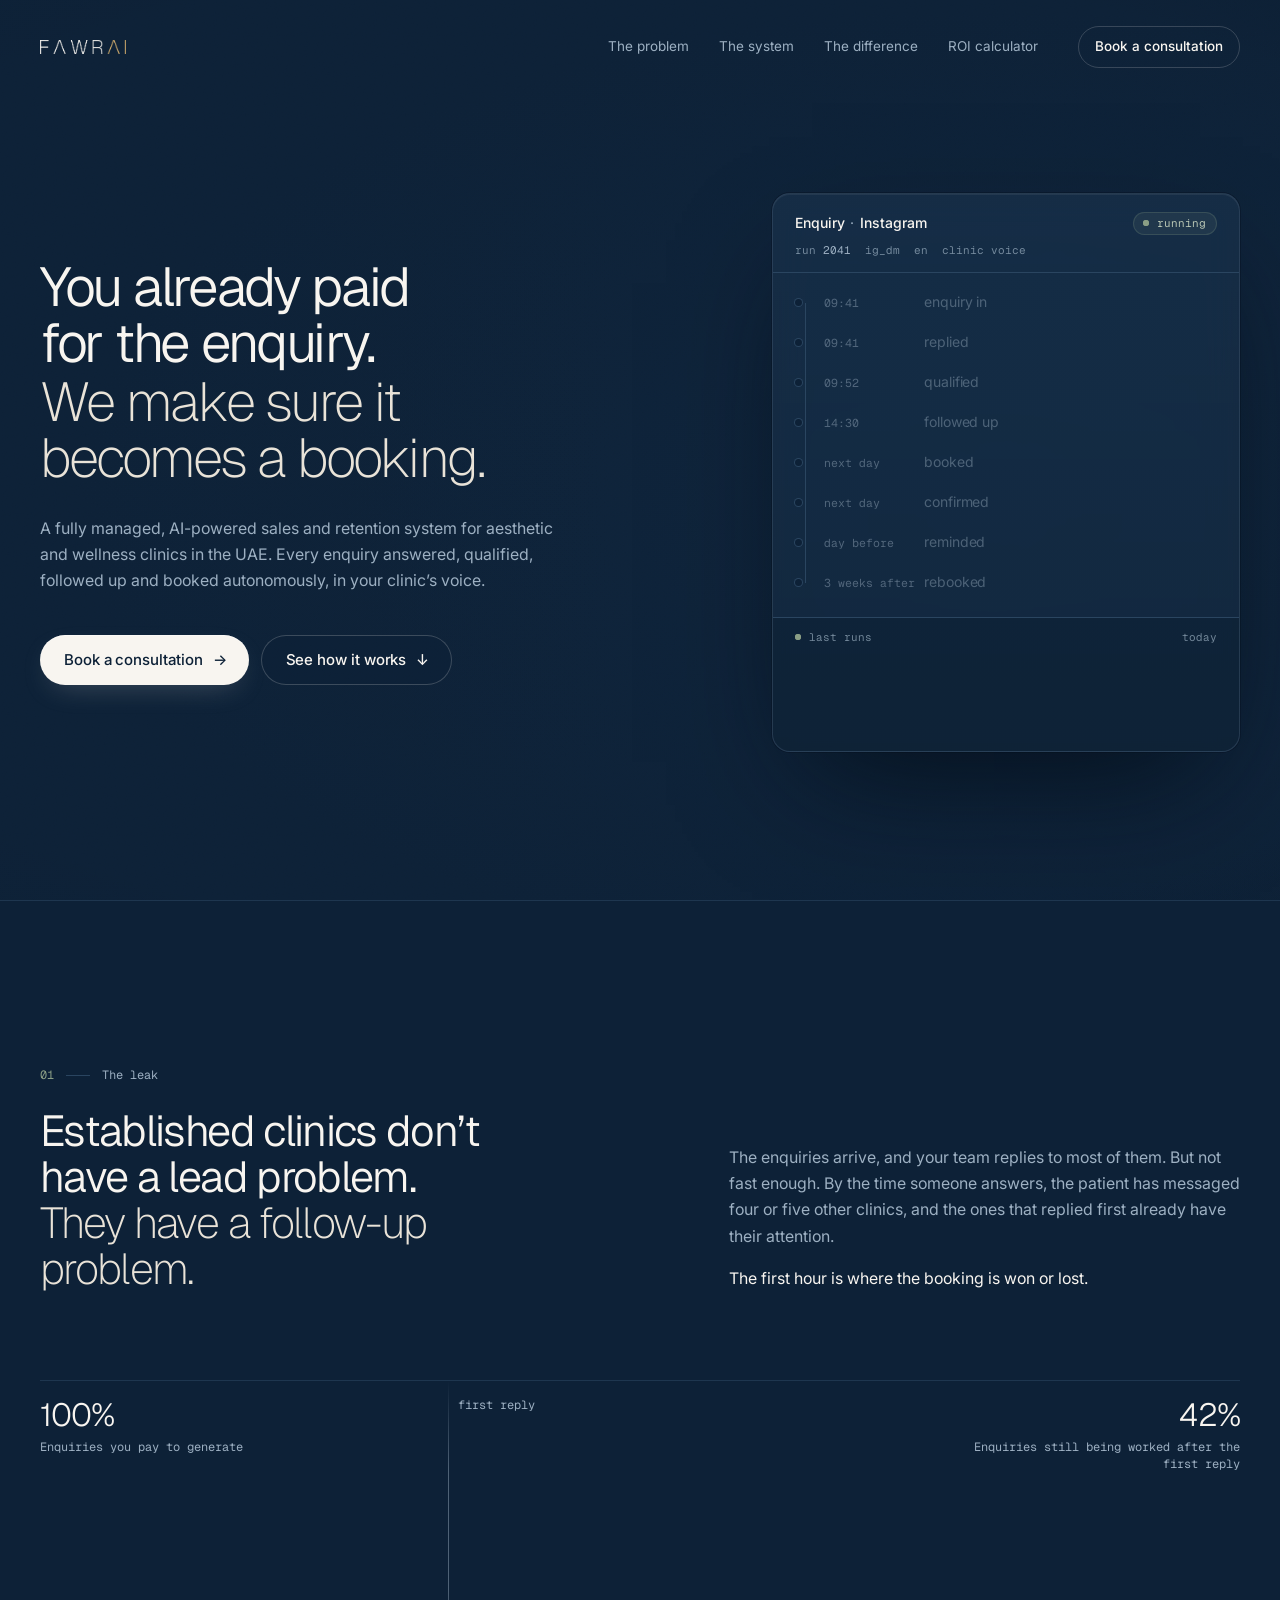
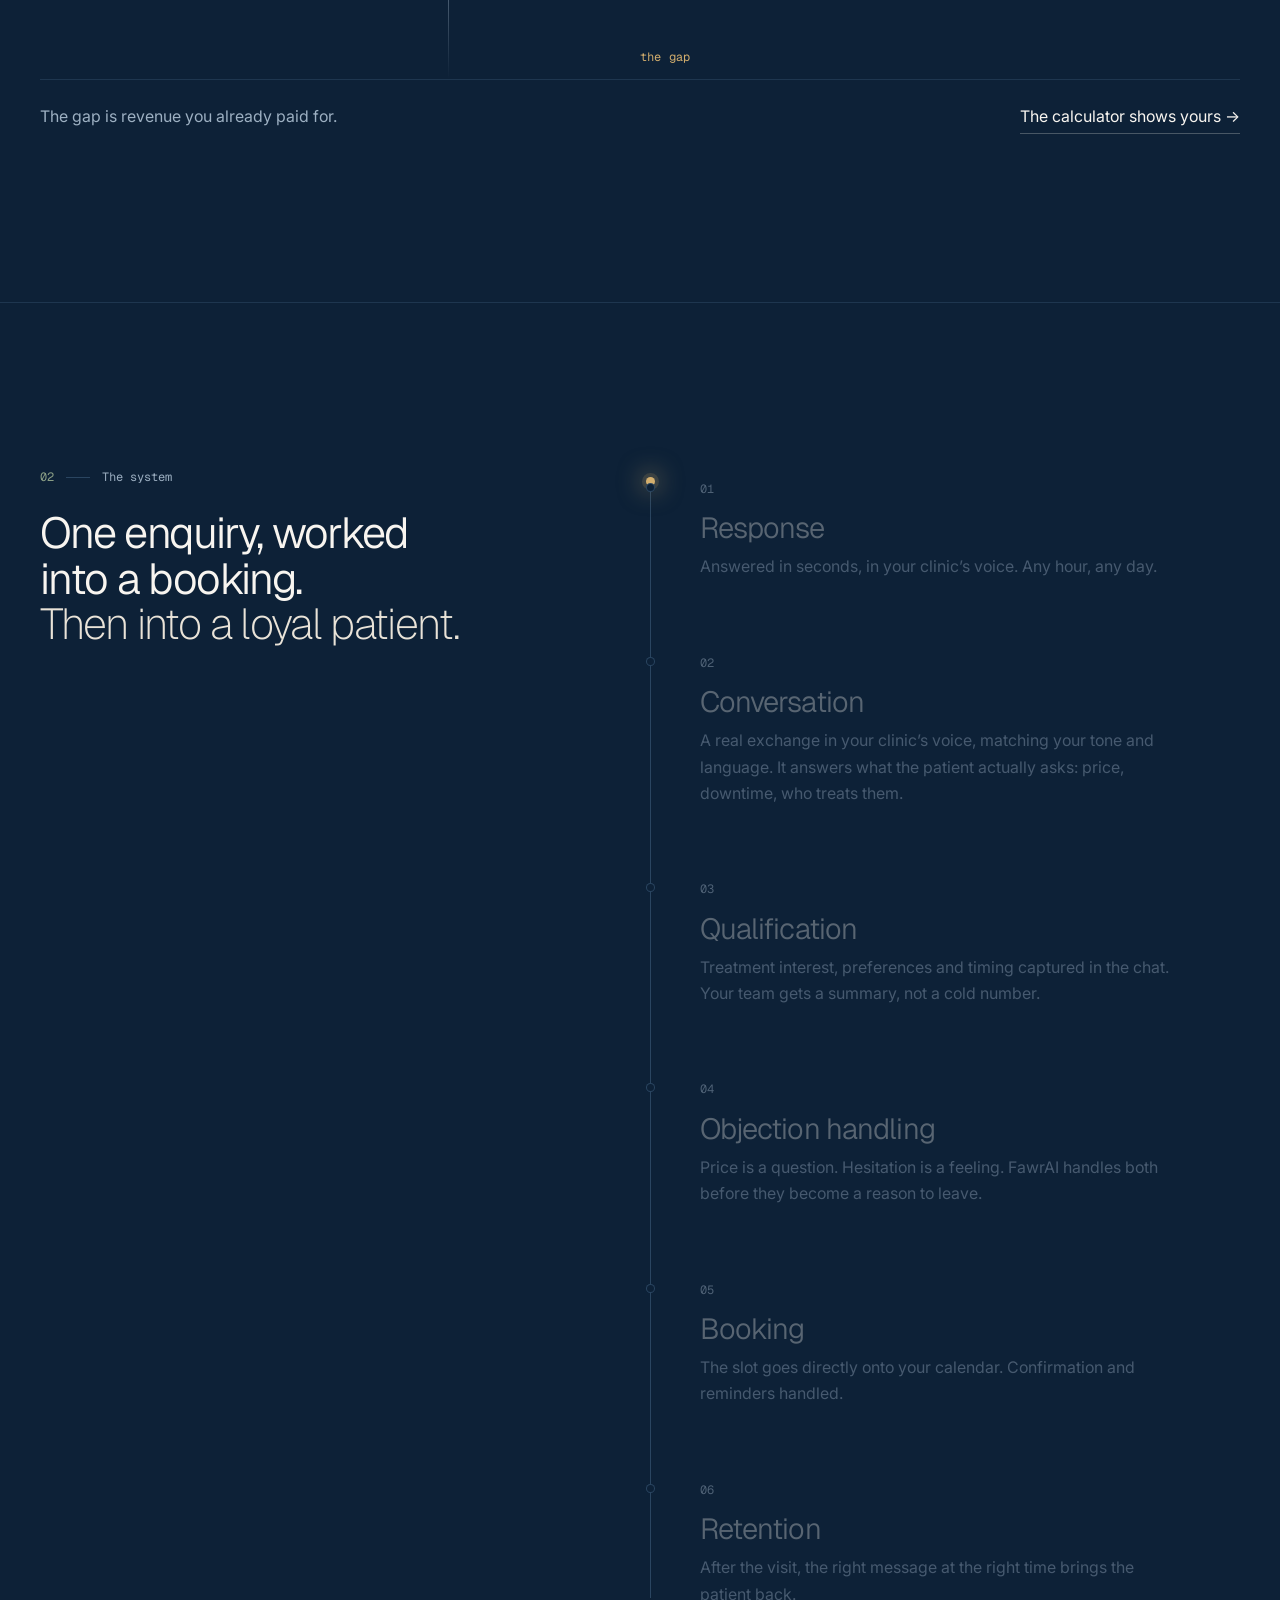
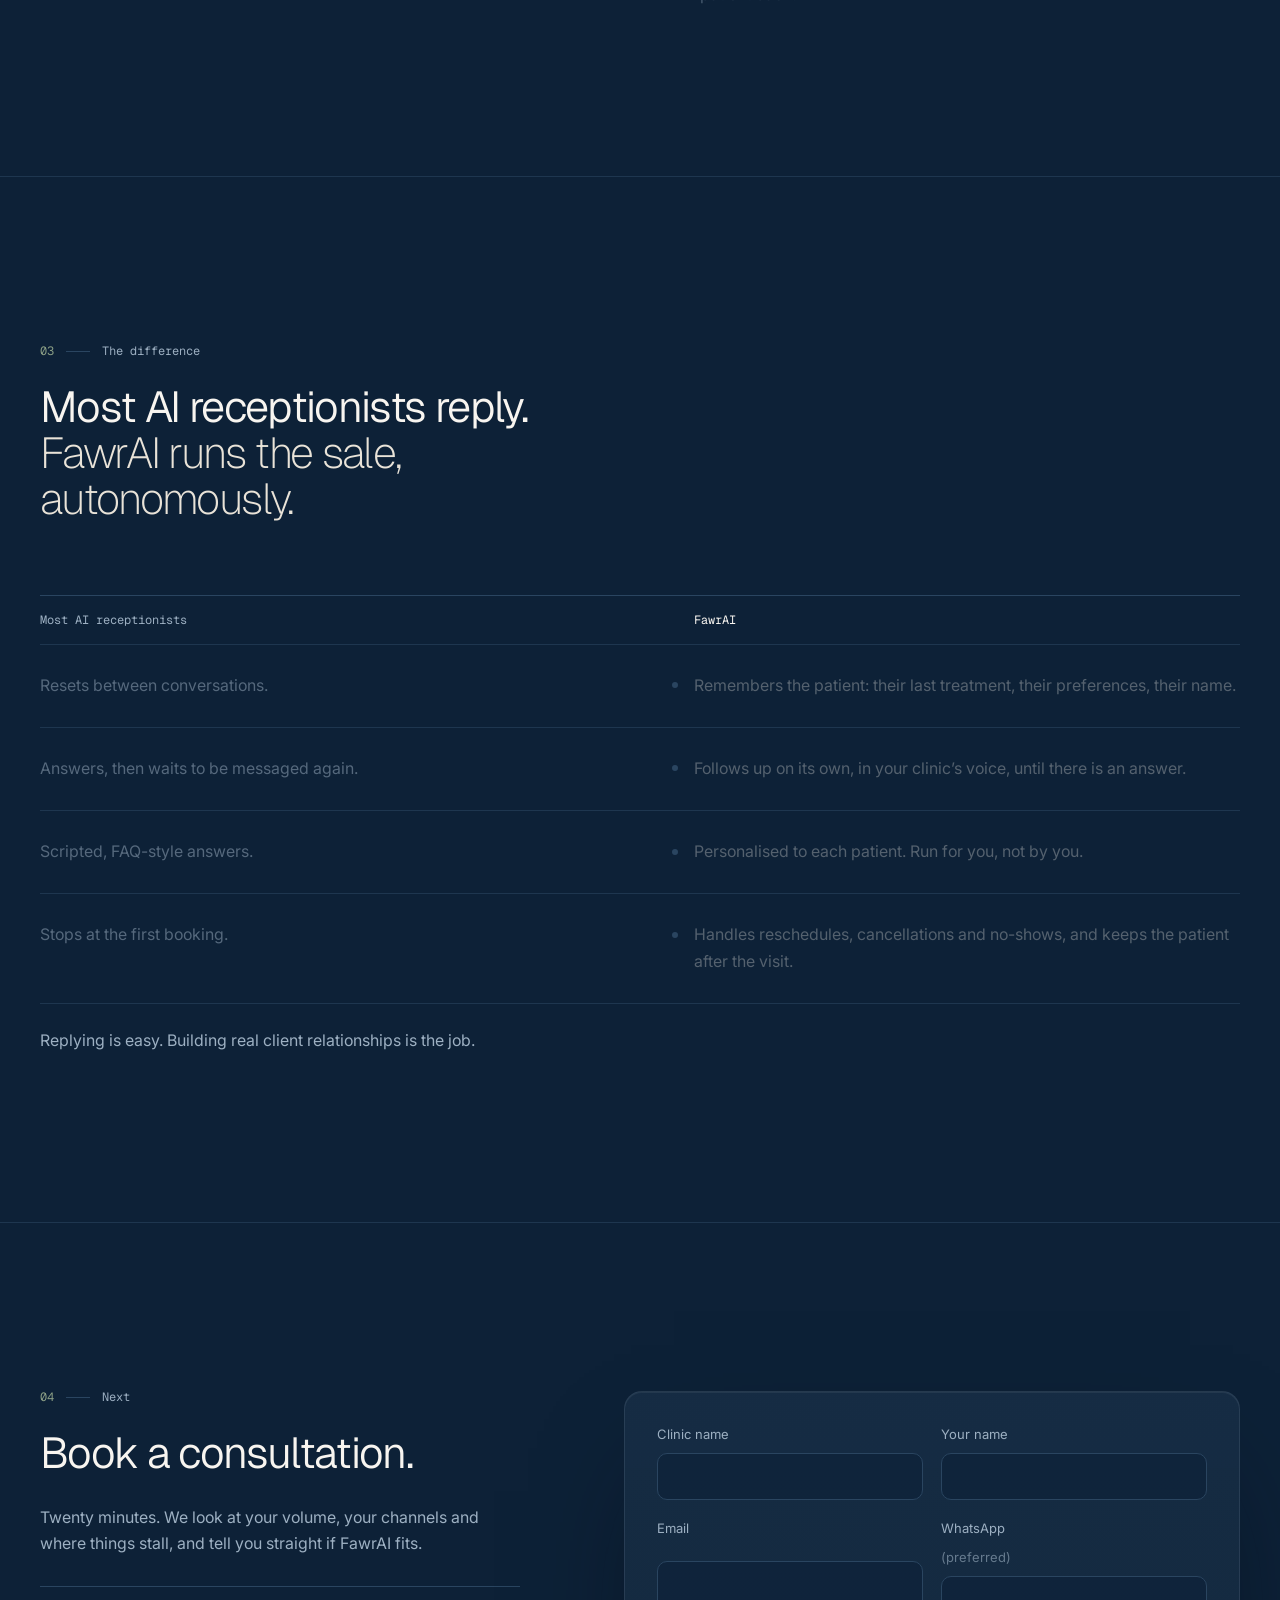
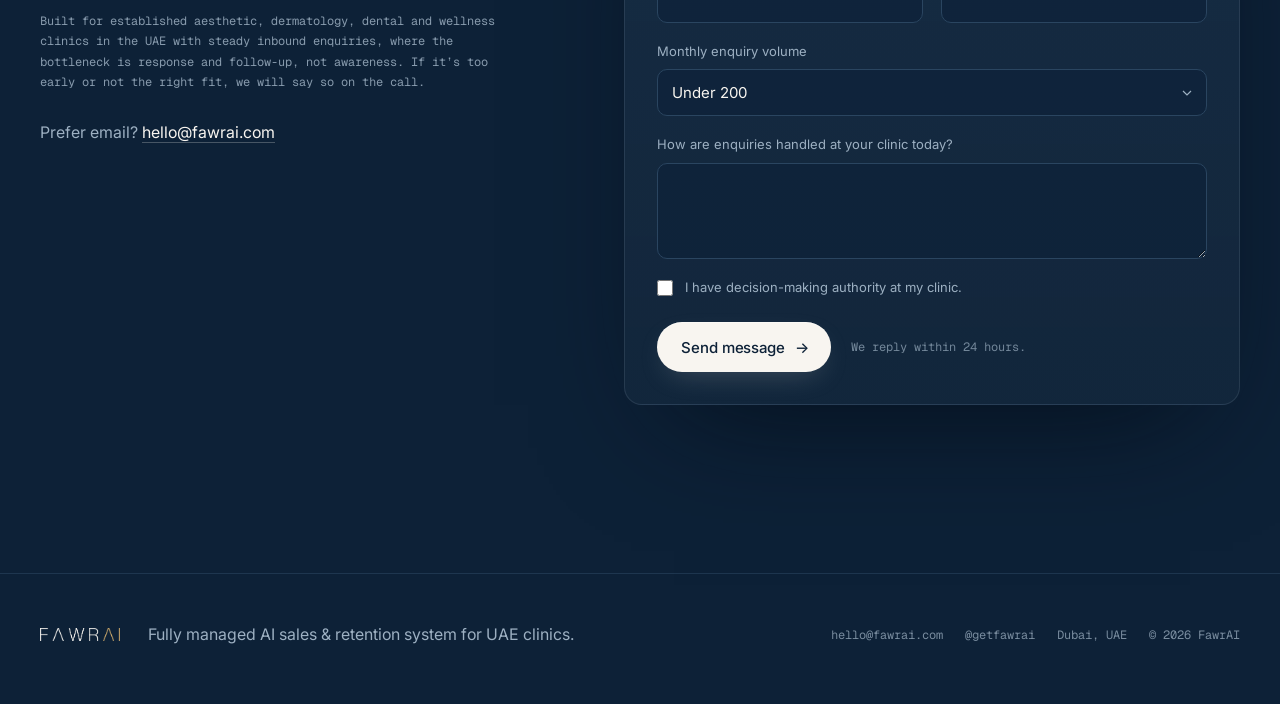
==== commit 80c8323f: "Add files via upload" ====
--- a/index.html
+++ b/index.html
@@ -2,10 +2,10 @@
 <html lang="en">
 <head>
 <meta charset="utf-8">
-<meta name="viewport" content="width=device-width, initial-scale=1">
+<meta name="viewport" content="width=device-width, initial-scale=1, viewport-fit=cover">
 <title>FawrAI · The enquiry, worked until it books</title>
-
 <meta name="description" content="FawrAI is a fully managed sales and retention system for aesthetic and wellness clinics in the UAE. Every enquiry you already pay for is answered in seconds, qualified in conversation, followed up until it books, and remembered after.">
+<meta name="theme-color" content="#0D2137">
 <link rel="canonical" href="https://fawrai.com/">
 
 <link rel="icon" type="image/png" href="favicon-32.png">
@@ -17,45 +17,12 @@
 <meta property="og:title" content="FawrAI · The enquiry, worked until it books">
 <meta property="og:description" content="A fully managed sales and retention system for aesthetic and wellness clinics in the UAE. Every enquiry you already pay for, worked until it becomes a booking.">
 <meta property="og:image" content="https://fawrai.com/og-image.png">
-<meta property="og:image:width" content="1200">
-<meta property="og:image:height" content="630">
 <meta name="twitter:card" content="summary_large_image">
-<meta name="twitter:title" content="FawrAI · The enquiry, worked until it books">
-<meta name="twitter:description" content="A fully managed sales and retention system for aesthetic and wellness clinics in the UAE.">
-<meta name="twitter:image" content="https://fawrai.com/og-image.png">
 
 <link rel="preconnect" href="https://fonts.googleapis.com">
 <link rel="preconnect" href="https://fonts.gstatic.com" crossorigin>
-<link rel="stylesheet" href="https://fonts.googleapis.com/css2?family=Geist:wght@300;400;500;600&family=Inter:ital,wght@0,400;0,500;1,400&display=swap">
+<link rel="stylesheet" href="https://fonts.googleapis.com/css2?family=Geist:wght@200..500&family=Geist+Mono:wght@400;500&family=Inter:wght@400;500&display=swap">
 <link rel="stylesheet" href="styles.css">
-
-<script type="application/ld+json">
-{
-  "@context": "https://schema.org",
-  "@graph": [
-    {
-      "@type": "Organization",
-      "@id": "https://fawrai.com/#org",
-      "name": "FawrAI",
-      "url": "https://fawrai.com/",
-      "email": "hello@fawrai.com",
-      "logo": "https://fawrai.com/og-image.png",
-      "sameAs": ["https://instagram.com/getfawrai"],
-      "areaServed": "United Arab Emirates",
-      "address": { "@type": "PostalAddress", "addressLocality": "Dubai", "addressCountry": "AE" }
-    },
-    {
-      "@type": "Service",
-      "name": "Managed AI sales and retention system for clinics",
-      "provider": { "@id": "https://fawrai.com/#org" },
-      "serviceType": "Sales and retention operations",
-      "areaServed": "United Arab Emirates",
-      "audience": { "@type": "Audience", "audienceType": "Aesthetic and wellness clinics" },
-      "description": "FawrAI works every inbound enquiry a clinic receives: response, conversation, qualification, follow-up, objection handling, booking and retention, all in the clinic's own voice on WhatsApp and Instagram."
-    }
-  ]
-}
-</script>
 </head>
 <body>
 <a class="skip" href="#main">Skip to content</a>
@@ -63,7 +30,7 @@
 <header class="nav" id="nav">
   <div class="nav__inner">
     <a class="nav__logo" href="/" aria-label="FawrAI home">
-      <img src="logo-dark.png" alt="FawrAI" width="96" height="16">
+      <img src="logo-light-cropped.png" alt="FawrAI" width="86" height="14">
     </a>
     <nav class="nav__links" aria-label="Primary">
       <a href="#leak">The problem</a>
@@ -71,7 +38,7 @@
       <a href="#difference">The difference</a>
       <a href="https://roi.fawrai.com/">ROI calculator</a>
     </nav>
-    <a href="#contact" class="btn btn--primary nav__cta">Book a consultation</a>
+    <a href="#contact" class="nav__cta">Book a consultation</a>
     <button class="nav__burger" id="burger" aria-label="Open menu" aria-expanded="false" aria-controls="menu">
       <span></span><span></span>
     </button>
@@ -80,7 +47,6 @@
     <a href="#leak">The problem</a>
     <a href="#system">The system</a>
     <a href="#difference">The difference</a>
-    <a href="#conversation">A real conversation</a>
     <a href="https://roi.fawrai.com/">ROI calculator</a>
     <a href="#contact" class="btn btn--primary">Book a consultation</a>
   </div>
@@ -88,240 +54,201 @@
 
 <main id="main">
 
-  <!-- HERO -->
-  <section class="hero" aria-labelledby="hero-title">
+  <section class="hero" id="hero" aria-labelledby="hero-title">
+    <canvas class="hero__ribbon" id="ribbon" aria-hidden="true"></canvas>
+    <div class="hero__scrim" aria-hidden="true"></div>
+    <div class="hero__grain" aria-hidden="true"></div>
+
     <div class="hero__inner">
-      <p class="eyebrow eyebrow--onnavy">Revenue infrastructure for clinics</p>
-      <h1 id="hero-title"><span>You already paid for the enquiry.</span>We make sure it becomes a booking.</h1>
-      <p class="hero__lead">A fully managed, AI-powered sales and retention system for aesthetic and wellness clinics in the UAE. Every enquiry answered, qualified, followed up and booked autonomously, in your clinic&rsquo;s voice.</p>
-      <div class="hero__actions">
-        <a href="#contact" class="btn btn--gold">Book a consultation <span class="btn__arrow" aria-hidden="true">&rarr;</span></a>
-        <a href="#system" class="btn btn--onnavy-ghost" data-scroll>See how it works <span class="btn__arrow" aria-hidden="true">&darr;</span></a>
-      </div>
-    </div>
-  </section>
-
-  <div class="stage">
-
-    <!-- The moving spine: one enquiry, carried forward as you read -->
-    <div class="spine" aria-hidden="true">
-      <div class="spine__line"></div>
-      <div class="spine__fill" id="spineFill"></div>
-      <div class="spine__dot" id="spineDot"></div>
-      <ol class="spine__stops" id="spineStops">
-        <li data-at="0.04"><b>09:41</b>enquiry in</li>
-        <li data-at="0.16"><b>09:41</b>replied</li>
-        <li data-at="0.30"><b>09:52</b>qualified</li>
-        <li data-at="0.44"><b>14:30</b>followed up</li>
-        <li data-at="0.58"><b>next day</b>booked</li>
-        <li data-at="0.70"><b>next day</b>confirmed</li>
-        <li data-at="0.83"><b>day before</b>reminded</li>
-        <li data-at="0.95"><b>3 weeks after</b>rebooked</li>
+      <div class="hero__copy">
+
+        <h1 id="hero-title" class="hero__title">
+          <span class="line"><span class="line__in in" style="--d:220ms">You already paid for the enquiry.</span></span>
+          <span class="line line--soft"><span class="line__in in" style="--d:360ms">We make sure it becomes a booking.</span></span>
+        </h1>
+
+        <p class="hero__lead in" style="--d:560ms">A fully managed, AI-powered sales and retention system for aesthetic and wellness clinics in the UAE. Every enquiry answered, qualified, followed up and booked autonomously, in your clinic&rsquo;s voice.</p>
+
+        <div class="hero__actions in" style="--d:700ms">
+          <a href="#contact" class="btn btn--primary">Book a consultation <span class="btn__arrow" aria-hidden="true">&rarr;</span></a>
+          <a href="#system" class="btn btn--ghost">See how it works <span class="btn__arrow" aria-hidden="true">&darr;</span></a>
+        </div>
+      </div>
+
+      <aside class="run in" id="run" style="--d:900ms" aria-label="Illustration: FawrAI working one Instagram enquiry from first message to rebooking">
+        <header class="run__head">
+          <p class="run__title">Enquiry <b>·</b> Instagram</p>
+          <p class="run__status" id="runStatus"><i></i><span>running</span></p>
+        </header>
+        <p class="run__meta"><span>run <b id="runId">2041</b></span><span>ig_dm</span><span>en</span><span>clinic voice</span></p>
+
+        <div class="run__track">
+        <div class="run__rail" aria-hidden="true"><i id="railFill"></i></div>
+        <ol class="run__steps" id="runSteps">
+          <li class="run__step"><i class="node"></i><time>09:41</time><span class="lbl">enquiry in</span><span class="det">&ldquo;how much is botox?&rdquo;</span></li>
+          <li class="run__step"><i class="node"></i><time>09:41</time><span class="lbl">replied</span><span class="det">in 20 sec</span></li>
+          <li class="run__step"><i class="node"></i><time>09:52</time><span class="lbl">qualified</span><span class="det">forehead · switching</span></li>
+          <li class="run__step"><i class="node"></i><time>14:30</time><span class="lbl">followed up</span><span class="det">no reply since 09:52</span></li>
+          <li class="run__step"><i class="node"></i><time>next day</time><span class="lbl">booked</span><span class="det">sat 11:00 · on calendar</span></li>
+          <li class="run__step"><i class="node"></i><time>next day</time><span class="lbl">confirmed</span><span class="det">whatsapp</span></li>
+          <li class="run__step"><i class="node"></i><time>day before</time><span class="lbl">reminded</span><span class="det">attended</span></li>
+          <li class="run__step"><i class="node"></i><time>3 weeks after</time><span class="lbl">rebooked</span><span class="det">top-up</span></li>
+        </ol>
+        </div>
+
+        <footer class="run__log">
+          <p class="run__logh"><span><i></i>last runs</span><span>today</span></p>
+          <ul class="log" id="log" aria-hidden="true"></ul>
+        </footer>
+      </aside>
+    </div>
+  </section>
+
+  <!-- 01 · THE LEAK -->
+  <section class="sec sec--leak" id="leak" aria-labelledby="leak-title">
+    <div class="wrap">
+      <div class="leak__head">
+        <p class="label rv"><b>01</b>The leak</p>
+        <h2 id="leak-title" class="rv">Established clinics don&rsquo;t have a lead problem.<br><span class="soft">They have a follow-up problem.</span></h2>
+        <div class="prose rv">
+          <p>The enquiries arrive, and your team replies to most of them. But not fast enough. By the time someone answers, the patient has messaged four or five other clinics, and the ones that replied first already have their attention.</p>
+          <p class="prose__em">The first hour is where the booking is won or lost.</p>
+        </div>
+      </div>
+
+      <figure class="stream rv" aria-labelledby="stream-cap">
+        <div class="stream__stage">
+          <canvas id="stream" aria-hidden="true"></canvas>
+          <span class="stream__tag stream__tag--in"><b>100%</b>Enquiries you pay to generate</span>
+          <span class="stream__reply" aria-hidden="true"><i></i>first reply</span>
+          <span class="stream__tag stream__tag--out"><b>42%</b>Enquiries still being worked after the first reply</span>
+          <span class="stream__gap" aria-hidden="true">the gap</span>
+        </div>
+        <figcaption id="stream-cap">The gap is revenue you already paid for. <a href="https://roi.fawrai.com/">The calculator shows yours <span aria-hidden="true">&rarr;</span></a></figcaption>
+      </figure>
+    </div>
+  </section>
+
+  <!-- 02 · THE SYSTEM -->
+  <section class="sec sec--system" id="system" aria-labelledby="system-title">
+    <div class="wrap sys">
+      <div class="sys__head">
+        <p class="label rv"><b>02</b>The system</p>
+        <h2 id="system-title" class="rv">One enquiry, worked into a booking.<br><span class="soft">Then into a loyal patient.</span></h2>
+      </div>
+
+      <div class="sys__track">
+      <div class="sys__line" aria-hidden="true"><i id="sysFill"></i><b id="sysHead"></b></div>
+      <ol class="sys__steps" id="sysSteps">
+        <li class="sys__step">
+          <span class="sys__n">01</span>
+          <h3>Response</h3>
+          <p>Answered in seconds, in your clinic&rsquo;s voice. Any hour, any day.</p>
+        </li>
+        <li class="sys__step">
+          <span class="sys__n">02</span>
+          <h3>Conversation</h3>
+          <p>A real exchange in your clinic&rsquo;s voice, matching your tone and language. It answers what the patient actually asks: price, downtime, who treats them.</p>
+        </li>
+        <li class="sys__step">
+          <span class="sys__n">03</span>
+          <h3>Qualification</h3>
+          <p>Treatment interest, preferences and timing captured in the chat. Your team gets a summary, not a cold number.</p>
+        </li>
+        <li class="sys__step">
+          <span class="sys__n">04</span>
+          <h3>Objection handling</h3>
+          <p>Price is a question. Hesitation is a feeling. FawrAI handles both before they become a reason to leave.</p>
+        </li>
+        <li class="sys__step">
+          <span class="sys__n">05</span>
+          <h3>Booking</h3>
+          <p>The slot goes directly onto your calendar. Confirmation and reminders handled.</p>
+        </li>
+        <li class="sys__step">
+          <span class="sys__n">06</span>
+          <h3>Retention</h3>
+          <p>After the visit, the right message at the right time brings the patient back.</p>
+        </li>
       </ol>
-    </div>
-
-    <!-- 01 · THE LEAK -->
-    <section class="block" id="leak" aria-labelledby="leak-title">
-      <p class="label reveal"><span>01</span>The leak</p>
-      <h2 id="leak-title" class="reveal">Established clinics don&rsquo;t have a lead problem.<br>They have a follow-up problem.</h2>
-      <div class="prose reveal">
-        <p>The enquiries arrive, and your team replies to most of them. But not fast enough. By the time someone answers, the patient has messaged four or five other clinics, and the ones that replied first already have their attention.</p>
-        <p>The first hour is where the booking is won or lost.</p>
-      </div>
-
-      <figure class="gap reveal" aria-labelledby="gap-cap">
-        <div class="gap__row">
-          <span class="gap__k">Enquiries you pay to generate</span>
-          <span class="gap__bar"><i style="--w:100%"></i></span>
-        </div>
-        <div class="gap__row">
-          <span class="gap__k">Enquiries still being worked after the first reply</span>
-          <span class="gap__bar gap__bar--short"><i style="--w:42%"></i></span>
-        </div>
-        <figcaption id="gap-cap">The gap is revenue you already paid for.<br><a href="https://roi.fawrai.com/">The calculator shows yours &rarr;</a></figcaption>
-      </figure>
-    </section>
-
-    <!-- 02 · THE SYSTEM -->
-    <section class="block" id="system" aria-labelledby="system-title">
-      <div class="headband reveal">
-        <p class="label label--onnavy"><span>02</span>The system</p>
-        <h2 id="system-title" class="h2--onnavy">One enquiry, worked into a booking.<br>Then into a loyal patient.</h2>
-      </div>
-
-      <ol class="steps">
-        <li class="step reveal">
-          <span class="step__mark">Response</span>
-          <p>Answered in seconds, in your clinic&rsquo;s voice. Any hour, any day.</p>
-        </li>
-        <li class="step reveal">
-          <span class="step__mark">Conversation</span>
-          <p>A real exchange in your clinic&rsquo;s voice, matching your tone and language. It answers what the patient actually asks: price, downtime, who treats them.</p>
-        </li>
-        <li class="step reveal">
-          <span class="step__mark">Qualification</span>
-          <p>Treatment interest, preferences and timing captured in the chat. Your team gets a summary, not a cold number.</p>
-        </li>
-        <li class="step reveal">
-          <span class="step__mark">Objection handling</span>
-          <p>Price is a question. Hesitation is a feeling. FawrAI handles both before they become a reason to leave.</p>
-        </li>
-        <li class="step reveal">
-          <span class="step__mark">Booking</span>
-          <p>The slot goes directly onto your calendar. Confirmation and reminders handled.</p>
-        </li>
-        <li class="step reveal">
-          <span class="step__mark">Retention</span>
-          <p>After the visit, the right message at the right time brings the patient back.</p>
-        </li>
-      </ol>
-    </section>
-
-    <!-- 03 · THE DIFFERENCE -->
-    <section class="block" id="difference" aria-labelledby="diff-title">
-      <p class="label reveal"><span>03</span>The difference</p>
-      <h2 id="diff-title" class="reveal">Most AI receptionists reply.<br>FawrAI runs the sale, autonomously.</h2>
-      <dl class="contrast">
-        <div class="contrast__pair reveal">
-          <dt>Resets between conversations.</dt>
-          <dd>Remembers the patient: their last treatment, their preferences, their name.</dd>
-        </div>
-        <div class="contrast__pair reveal">
-          <dt>Answers, then waits to be messaged again.</dt>
-          <dd>Follows up on its own, in your clinic&rsquo;s voice, until there is an answer.</dd>
-        </div>
-        <div class="contrast__pair reveal">
-          <dt>Scripted, FAQ-style answers.</dt>
-          <dd>Personalised to each patient. Run for you, not by you.</dd>
-        </div>
-        <div class="contrast__pair reveal">
-          <dt>Stops at the first booking.</dt>
-          <dd>Handles reschedules, cancellations and no-shows, and keeps the patient after the visit.</dd>
-        </div>
-      </dl>
-      <p class="prose prose--pull reveal">Replying is easy. Building real client relationships is the job.</p>
-    </section>
-
-    <!-- 04 · IN SHORT -->
-    <section class="block" id="short" aria-labelledby="short-title">
-      <div class="headband reveal">
-        <p class="label label--onnavy"><span>04</span>In short</p>
-        <h2 id="short-title" class="h2--onnavy">What FawrAI is, and what it is not.</h2>
-      </div>
-      <dl class="isnot reveal">
-        <div>
-          <dt>It is</dt>
-          <dd>A fully managed sales and retention system</dd>
-          <dd>An intelligence that remembers every patient</dd>
-          <dd>A way to convert the enquiries you already pay for</dd>
-          <dd>Personalised to each patient, in your clinic&rsquo;s voice</dd>
-        </div>
-        <div>
-          <dt>It is not</dt>
-          <dd>A chatbot, or a tool your team has to run</dd>
-          <dd>Scripted, FAQ-style replies</dd>
-          <dd>A lead-generation service</dd>
-          <dd>An off-the-shelf product built for every market</dd>
-        </div>
-      </dl>
-    </section>
-
-    <!-- 05 · A REAL CONVERSATION -->
-    <section class="block" id="conversation" aria-labelledby="conv-title">
-      <p class="label reveal"><span>05</span>In practice</p>
-      <h2 id="conv-title" class="reveal">Qualification, inside a normal conversation.</h2>
-      <p class="prose reveal">Instagram enquiry. Friday night. Nobody online.</p>
-
-      <div class="thread reveal" id="thread" role="img" aria-label="A messaging exchange in which FawrAI answers an after-hours enquiry, qualifies the patient and books the appointment.">
-        <div class="msg msg--in" data-delay="200">
-          <p>Hi, how much is Botox for the forehead?</p><time>21:14</time>
-        </div>
-        <div class="msg msg--out" data-delay="900">
-          <p>Hi! Forehead is one area. That&rsquo;s AED&nbsp;900 with our nurse, or AED&nbsp;1,300 with Dr.&nbsp;Layla, who leads our injectables. Have you had it done before?</p><time>21:14</time>
-        </div>
-        <div class="msg msg--in" data-delay="1400">
-          <p>Once, last year. Wasn&rsquo;t happy, it dropped after a month.</p><time>21:15</time>
-        </div>
-        <div class="msg msg--out" data-delay="1800">
-          <p>That is usually under-dosing. Dr.&nbsp;Layla checks how your muscles move before deciding units, so most patients who switch stop having that problem. She has Friday 4pm and Saturday 11am available. Which one suits you best?</p><time>21:15</time>
-        </div>
-        <div class="msg msg--in" data-delay="1100">
-          <p>Saturday</p><time>21:16</time>
-        </div>
-        <div class="msg msg--out" data-delay="1400">
-          <p>Booked. Saturday 11am with Dr.&nbsp;Layla. I&rsquo;ll send you a reminder the day before.</p><time>21:16</time>
-        </div>
-      </div>
-      <p class="thread__cap reveal">Answered in under a minute, qualified in the conversation, and booked.</p>
-    </section>
-
-    <!-- 05 · THE ECONOMICS -->
-    <section class="block" id="economics" aria-labelledby="econ-title">
-      <div class="headband reveal">
-        <p class="label label--onnavy"><span>06</span>The economics</p>
-        <h2 id="econ-title" class="h2--onnavy">Same leads. Same spend. More of them on the calendar.</h2>
-      </div>
-      <ul class="figures reveal">
-        <li><b>Under 30 sec</b><span>Response time, day and night</span></li>
-        <li><b>Every enquiry</b><span>Worked past the first message</span></li>
-        <li><b>No new hire</b><span>The work runs without adding a person to your team</span></li>
-        <li><b>After the visit</b><span>A first visit becomes a loyal patient, brought back with no new spend</span></li>
-      </ul>
-      <p class="prose prose--pull reveal">More treatments, same spend. That is your ROI.</p>
-      <a href="https://roi.fawrai.com/" class="panel__link reveal">Run your clinic&rsquo;s numbers &rarr;</a>
-    </section>
-
-    <!-- 06 · FIT -->
-    <section class="block" id="fit" aria-labelledby="fit-title">
-      <p class="label reveal"><span>07</span>Fit</p>
-      <h2 id="fit-title" class="reveal">Built for established clinics with real demand.</h2>
-      <ul class="checks reveal">
-        <li>You already generate steady inbound enquiries.</li>
-        <li>Aesthetic, dermatology, dental or wellness, anywhere in the UAE.</li>
-        <li>The bottleneck is response and follow-up, not awareness.</li>
-      </ul>
-      <p class="prose reveal">If it&rsquo;s too early or not the right fit, we will say so on the call.</p>
-    </section>
-
-    <!-- 07 · CONTACT -->
-    <section class="block block--flush" id="contact" aria-labelledby="cta-title">
-      <div class="headband reveal">
-        <p class="label label--onnavy"><span>08</span>Next</p>
-        <h2 id="cta-title" class="h2--onnavy">Book a consultation.</h2>
-      </div>
-      <div class="cta reveal">
-        <div class="cta__copy">
-          <p>Twenty minutes. We look at your volume, your channels and where things stall, and tell you straight if FawrAI fits.</p>
-          <p class="cta__alt">Prefer email? <a href="mailto:hello@fawrai.com">hello@fawrai.com</a></p>
-        </div>
-        <form class="form" action="https://formspree.io/f/xjybanby" method="POST">
+      </div>
+    </div>
+  </section>
+
+  <!-- 03 · THE DIFFERENCE -->
+  <section class="sec sec--diff" id="difference" aria-labelledby="diff-title">
+    <div class="wrap">
+      <p class="label rv"><b>03</b>The difference</p>
+      <h2 id="diff-title" class="rv">Most AI receptionists reply.<br><span class="soft">FawrAI runs the sale, autonomously.</span></h2>
+
+      <div class="cmp" role="table" aria-label="Most AI receptionists compared with FawrAI">
+        <div class="cmp__row cmp__row--head" role="row">
+          <span role="columnheader">Most AI receptionists</span>
+          <span role="columnheader">FawrAI</span>
+        </div>
+        <div class="cmp__row rv" role="row">
+          <span role="cell">Resets between conversations.</span>
+          <span role="cell">Remembers the patient: their last treatment, their preferences, their name.</span>
+        </div>
+        <div class="cmp__row rv" role="row">
+          <span role="cell">Answers, then waits to be messaged again.</span>
+          <span role="cell">Follows up on its own, in your clinic&rsquo;s voice, until there is an answer.</span>
+        </div>
+        <div class="cmp__row rv" role="row">
+          <span role="cell">Scripted, FAQ-style answers.</span>
+          <span role="cell">Personalised to each patient. Run for you, not by you.</span>
+        </div>
+        <div class="cmp__row rv" role="row">
+          <span role="cell">Stops at the first booking.</span>
+          <span role="cell">Handles reschedules, cancellations and no-shows, and keeps the patient after the visit.</span>
+        </div>
+      </div>
+      <p class="pull rv">Replying is easy. Building real client relationships is the job.</p>
+    </div>
+  </section>
+
+  <!-- 04 · CONTACT -->
+  <section class="sec sec--contact" id="contact" aria-labelledby="cta-title">
+    <div class="wrap cta">
+      <div class="cta__copy">
+        <p class="label rv"><b>04</b>Next</p>
+        <h2 id="cta-title" class="rv">Book a consultation.</h2>
+        <p class="rv">Twenty minutes. We look at your volume, your channels and where things stall, and tell you straight if FawrAI fits.</p>
+        <p class="cta__fit rv">Built for established aesthetic, dermatology, dental and wellness clinics in the UAE with steady inbound enquiries, where the bottleneck is response and follow-up, not awareness. If it&rsquo;s too early or not the right fit, we will say so on the call.</p>
+        <p class="cta__alt rv">Prefer email? <a href="mailto:hello@fawrai.com">hello@fawrai.com</a></p>
+      </div>
+
+      <form class="form rv" action="https://formspree.io/f/xjybanby" method="POST">
+        <div class="form__grid">
           <label>Clinic name<input type="text" name="clinic" autocomplete="organization" required></label>
           <label>Your name<input type="text" name="name" autocomplete="name" required></label>
           <label>Email<input type="email" name="email" autocomplete="email" required></label>
           <label>WhatsApp <span>(preferred)</span><input type="text" name="whatsapp" autocomplete="tel" inputmode="tel"></label>
-          <label>Monthly enquiry volume
-            <select name="lead_volume">
-              <option value="Under 200">Under 200</option>
-              <option value="200 to 400">200 to 400</option>
-              <option value="400 to 600">400 to 600</option>
-              <option value="600+">600+</option>
-            </select>
-          </label>
-          <label>How are enquiries handled at your clinic today?<textarea name="bottleneck" rows="3"></textarea></label>
-          <label class="form__check"><input type="checkbox" name="has_authority" value="yes"> I have decision-making authority at my clinic.</label>
+        </div>
+        <label>Monthly enquiry volume
+          <select name="lead_volume">
+            <option value="Under 200">Under 200</option>
+            <option value="200 to 400">200 to 400</option>
+            <option value="400 to 600">400 to 600</option>
+            <option value="600+">600+</option>
+          </select>
+        </label>
+        <label>How are enquiries handled at your clinic today?<textarea name="bottleneck" rows="3"></textarea></label>
+        <label class="form__check"><input type="checkbox" name="has_authority" value="yes"> I have decision-making authority at my clinic.</label>
+        <div class="form__foot">
           <button type="submit" class="btn btn--primary">Send message <span class="btn__arrow" aria-hidden="true">&rarr;</span></button>
           <p class="form__note">We reply within 24 hours.</p>
-        </form>
-      </div>
-    </section>
-
-  </div><!-- /stage -->
+        </div>
+      </form>
+    </div>
+  </section>
+
 </main>
 
 <footer class="foot">
-  <div class="foot__inner">
-    <img src="logo-light-cropped.png" alt="FawrAI" width="88" height="15" class="foot__logo">
-    <p class="foot__tag">Fully managed AI sales &amp; retention for UAE clinics.</p>
+  <div class="wrap foot__inner">
+    <img src="logo-light-cropped.png" alt="FawrAI" width="80" height="13" class="foot__logo">
+    <p class="foot__tag">Fully managed AI sales &amp; retention system for UAE clinics.</p>
     <p class="foot__meta">
       <a href="mailto:hello@fawrai.com">hello@fawrai.com</a>
       <a href="https://instagram.com/getfawrai">@getfawrai</a>
@@ -331,6 +258,7 @@
   </div>
 </footer>
 
-<script src="app.js" defer></script>
+<script src="hero.js" defer></script>
+<script src="sections.js" defer></script>
 </body>
 </html>
--- a/styles.css
+++ b/styles.css
@@ -1,705 +1,657 @@
 /* ============================================================
-   FawrAI site styles
-   Palette: FawrAI Brand Book (navy / charcoal / sage / gold / offwhite).
-   Type: Geist (display) + Inter (body). No other families.
-   Execution: editorial, restrained.
+   FawrAI · motion redesign
+   Navy is the room. Gold is the energy (light, the live pulse).
+   Sage carries the UI. Geist / Inter / Geist Mono.
    ============================================================ */
 
 :root {
-  --navy:        #0D2137;
-  --navy-90:     #1A3149;
-  --navy-card:   #16273b;
-  --charcoal:    #2C2C2C;
-  --ink-2:       #5A5A5A;
-  --ink-3:       #8A8A8A;
-  --sage:        #8A9E85;
-  --sage-onlight:#5E7558;
-  --gold:        #D4AF6E;
-  --gold-90:     #C59F5D;
-  --paper:       #F8F5F0;
-  --paper-2:     #EFEAE1;
-  --line:        #E4DED2;
-  --line-dark:   #1F3650;
-  --on-navy:     #F8F5F0;
-  --on-navy-dim: #9DB0C2;
+  --navy:     #0D2137;
+  --navy-90:  #1A3149;
+  --navy-80:  #2A4560;
+  --paper:    #F8F5F0;
+  --dim:      #9DB0C2;
+  --sage:     #8A9E85;
+  --gold:     #D4AF6E;
 
   --f-display: 'Geist', 'Helvetica Neue', Arial, sans-serif;
   --f-body:    'Inter', 'Helvetica Neue', Arial, sans-serif;
-  /* "mono" is kept only as a semantic alias for small technical labels;
-     it renders in Inter — the site uses no monospace family. */
-  --f-mono:    'Inter', 'Helvetica Neue', Arial, sans-serif;
-
-  --measure: 34rem;          /* editorial column */
-  --gutter: 132px;           /* left rail gutter on desktop */
-  --pad: 32px;
-
-  --ease: cubic-bezier(0.2, 0.6, 0.2, 1);
-  --dur: 220ms;
+  --f-mono:    'Geist Mono', ui-monospace, 'SFMono-Regular', Menlo, monospace;
+
+  /* type scale: one size per role, used everywhere */
+  --t-body: clamp(0.9375rem, 0.9rem + 0.12vw, 1rem);   /* every paragraph */
+  --lh-body: 1.65;
+  --t-mono: 12px;                                       /* every small label */
+
+  --expo: cubic-bezier(0.16, 1, 0.3, 1);
+  --out:  cubic-bezier(0.22, 0.61, 0.36, 1);
 }
 
 *, *::before, *::after { box-sizing: border-box; }
-html { -webkit-text-size-adjust: 100%; scroll-behavior: smooth; }
-@media (prefers-reduced-motion: reduce) { html { scroll-behavior: auto; } }
-
+html { -webkit-text-size-adjust: 100%; background: var(--navy); }
 body {
   margin: 0;
-  background: var(--paper);
-  color: var(--charcoal);
+  background: var(--navy);
+  color: var(--paper);
   font-family: var(--f-body);
   font-size: 1rem;
-  line-height: 1.65;
+  line-height: 1.6;
   -webkit-font-smoothing: antialiased;
+  -moz-osx-font-smoothing: grayscale;
   text-rendering: optimizeLegibility;
 }
-
-img { max-width: 100%; height: auto; display: block; }
-a { color: inherit; }
-
+img { display: block; max-width: 100%; height: auto; }
+a { color: inherit; text-decoration: none; }
+p { margin: 0; }
 ::selection { background: var(--gold); color: var(--navy); }
 
 .skip {
-  position: absolute; left: -9999px; top: 0;
-  background: var(--navy); color: var(--on-navy);
-  padding: 12px 18px; z-index: 200; font-family: var(--f-mono); font-size: 12px;
+  position: absolute; left: -9999px; top: 0; z-index: 100;
+  background: var(--paper); color: var(--navy);
+  padding: 10px 16px; font: 500 12px/1 var(--f-mono);
 }
 .skip:focus { left: 12px; top: 12px; }
 
-/* ---------- shared type ---------- */
-h1, h2 {
-  font-family: var(--f-display);
-  font-weight: 500;
-  color: var(--navy);
-  letter-spacing: -0.02em;
-  line-height: 1.12;
-  margin: 0;
-  text-wrap: balance;
-}
-
-h2 {
-  font-size: clamp(1.6rem, 1.1rem + 2vw, 2.4rem);
-  line-height: 1.16;
-  max-width: 22ch;
-}
-
-.eyebrow {
-  font-family: var(--f-mono);
-  font-size: 12px;
-  font-weight: 500;
-  letter-spacing: 0.16em;
-  text-transform: uppercase;
-  color: var(--sage-onlight);
-  margin: 0;
-}
-.eyebrow--onnavy { color: var(--on-navy-dim); }
-
-.label {
-  font-family: var(--f-mono);
-  font-size: 12px;
-  letter-spacing: 0.16em;
-  text-transform: uppercase;
-  color: var(--sage-onlight);
-  display: flex;
-  align-items: baseline;
-  gap: 14px;
-  margin: 0 0 22px;
-}
-.label span {
-  color: var(--navy);
-  font-weight: 500;
-  position: relative;
-  padding-right: 14px;
-}
-.label span::after {
-  content: ""; position: absolute; right: 0; top: 50%;
-  width: 1px; height: 11px; background: var(--line); transform: translateY(-50%);
-}
-.label--onnavy { color: var(--on-navy-dim); }
-.label--onnavy span { color: var(--on-navy); }
-.label--onnavy span::after { background: var(--line-dark); }
-.label--sm { font-size: 10px; letter-spacing: 0.14em; margin: 0; }
-
-.prose {
-  max-width: var(--measure);
-  margin-top: 22px;
-}
-.prose p { margin: 0 0 1.1em; }
-.prose p:last-child { margin-bottom: 0; }
-.prose--pull {
-  font-family: var(--f-display);
-  font-weight: 400;
-  font-size: 1.1rem;
-  line-height: 1.45;
-  color: var(--navy);
-  letter-spacing: -0.01em;
-  margin-top: 40px;
-  max-width: 34ch;
-}
-
-/* ---------- buttons ---------- */
-.btn {
-  --bg: var(--navy); --fg: var(--on-navy); --bd: transparent; --wipe: var(--gold);
-  position: relative; isolation: isolate; overflow: hidden;
-  display: inline-flex; align-items: center; justify-content: center; gap: 11px;
-  font-family: var(--f-display); font-weight: 500; font-size: 0.78rem;
-  letter-spacing: 0.1em; text-transform: uppercase;
-  padding: 11px 24px; border-radius: 2px;
-  background: var(--bg); color: var(--fg); border: 1px solid var(--bd);
-  cursor: pointer; text-decoration: none; white-space: nowrap;
-  transition: color var(--dur) var(--ease), border-color var(--dur) var(--ease);
-}
-.btn::after {
-  content: ""; position: absolute; inset: 0; z-index: -1;
-  background: var(--wipe);
-  transform: scaleX(0); transform-origin: right;
-  transition: transform 300ms var(--ease);
-}
-.btn:active { transform: translateY(1px); }
-.btn:focus-visible { outline: 2px solid var(--gold); outline-offset: 3px; }
-.btn__arrow { display: inline-block; transition: transform var(--dur) var(--ease); }
-
-.btn--primary { --bg: var(--navy); --fg: var(--on-navy); --wipe: var(--gold); }
-.btn--gold { --bg: var(--gold); --fg: var(--navy); --wipe: var(--navy); }
-.btn--onnavy-ghost { --bg: transparent; --fg: var(--on-navy); --bd: rgba(255,255,255,0.3); --wipe: rgba(255,255,255,0.10); }
-
-/* The fill-wipe and arrow nudge are a pointer affordance only. On touch they
-   get triggered half-way by taps and swipes and look broken, so gate them
-   behind a real hover-capable pointer. Touch just gets the solid button + a
-   quick :active press. */
-@media (hover: hover) {
-  .btn:hover::after { transform: scaleX(1); transform-origin: left; }
-  .btn:hover .btn__arrow { transform: translateX(4px); }
-  .btn--primary:hover { color: var(--navy); }
-  .btn--gold:hover { color: var(--gold); }
-  .btn--onnavy-ghost:hover { --bd: rgba(255,255,255,0.7); color: var(--on-navy); }
-}
-@media (hover: none) {
-  .btn::after { display: none; }
-  .btn--primary:active { background: var(--gold); color: var(--navy); }
-  .btn--gold:active { background: var(--navy); color: var(--gold); }
-  .btn--onnavy-ghost:active { --bd: rgba(255,255,255,0.7); background: rgba(255,255,255,0.08); }
-}
-
-@media (prefers-reduced-motion: reduce) {
-  .btn::after { transition: none; }
-}
-
-/* ============================================================
-   NAV
-   ============================================================ */
+/* ---------- entrance ---------- */
+.js .in {
+  opacity: 0;
+  transform: translate3d(0, 14px, 0);
+  transition:
+    opacity 1000ms var(--expo) var(--d, 0ms),
+    transform 1200ms var(--expo) var(--d, 0ms);
+}
+.js .is-ready .in { opacity: 1; transform: none; }
+
+/* ---------- nav ---------- */
 .nav {
-  position: sticky; top: 0; z-index: 100;
-  background: var(--paper);
-  border-bottom: 1px solid transparent;
-  transition: border-color var(--dur) var(--ease), background var(--dur) var(--ease);
-}
-.nav.is-stuck { border-color: var(--line); }
+  position: absolute; inset: 0 0 auto 0; z-index: 20;
+}
 .nav__inner {
-  max-width: 1120px; margin: 0 auto;
-  padding: 18px var(--pad);
-  display: flex; align-items: center; gap: 32px;
-}
-.nav__logo { flex: none; }
-.nav__logo img { height: 16px; width: auto; }
-.nav__links {
-  display: flex; gap: 28px; margin-left: auto;
-  font-size: 0.82rem; letter-spacing: 0.01em;
-}
-.nav__links a { text-decoration: none; color: var(--ink-2); transition: color var(--dur) var(--ease); }
-.nav__links a:hover { color: var(--navy); }
-.nav__cta { padding: 10px 18px; font-size: 0.82rem; }
-.nav__burger {
-  display: none; margin-left: auto;
-  background: none; border: 0; padding: 10px; cursor: pointer;
-}
-.nav__burger span {
-  display: block; width: 22px; height: 1.5px; background: var(--navy);
-  transition: transform var(--dur) var(--ease), opacity var(--dur) var(--ease);
-}
-.nav__burger span + span { margin-top: 6px; }
-.nav[data-open="true"] .nav__burger span:first-child { transform: translateY(3.75px) rotate(45deg); }
-.nav[data-open="true"] .nav__burger span:last-child  { transform: translateY(-3.75px) rotate(-45deg); }
+  max-width: 1320px; margin: 0 auto;
+  padding: 26px 40px;
+  display: flex; align-items: center; gap: 40px;
+}
+.nav__logo img { width: 86px; height: auto; }
+.nav__links { display: flex; gap: 30px; margin-left: auto; }
+.nav__links a {
+  font-size: 13.5px; color: var(--dim);
+  transition: color 400ms var(--out);
+}
+.nav__links a:hover { color: var(--paper); }
+.nav__cta {
+  font-size: 13.5px; font-weight: 500;
+  padding: 9px 16px; border-radius: 999px;
+  border: 1px solid rgba(248, 245, 240, 0.18);
+  transition: border-color 500ms var(--out), background 500ms var(--out);
+}
+.nav__cta:hover { border-color: rgba(248, 245, 240, 0.5); background: rgba(248, 245, 240, 0.04); }
+.nav__burger { display: none; }
 .nav__menu[hidden] { display: none; }
-.nav__menu {
-  display: flex; flex-direction: column; gap: 2px;
-  padding: 8px var(--pad) 24px;
-  border-bottom: 1px solid var(--line);
-}
-.nav__menu a {
-  text-decoration: none; color: var(--charcoal);
-  padding: 15px 2px; font-size: 1rem;
-  border-bottom: 1px solid var(--line);
-}
-.nav__menu a:last-child { border: 0; margin-top: 14px; }
-
-/* ============================================================
-   HERO
-   ============================================================ */
+
+/* ---------- hero ---------- */
 .hero {
   position: relative;
+  isolation: isolate;
+  min-height: 100vh;
+  min-height: 100svh;
+  overflow: hidden;
+  background:
+    radial-gradient(120% 90% at 78% 55%, #11284180 0%, transparent 60%),
+    var(--navy);
+}
+.hero__ribbon {
+  position: absolute; inset: 0;
+  width: 100%; height: 100%;
+  z-index: 0;
+  pointer-events: none;
+}
+/* keeps the copy column legible over the light, without a visible shape */
+.hero__scrim {
+  position: absolute; inset: 0; z-index: 1; pointer-events: none;
+  background:
+    linear-gradient(90deg, rgba(13,33,55,0.78) 0%, rgba(13,33,55,0.45) 30%, rgba(13,33,55,0) 48%),
+    radial-gradient(140% 100% at 50% 50%, transparent 55%, rgba(6,18,31,0.55) 100%);
+}
+.hero__grain {
+  position: absolute; inset: -50%; z-index: 1; pointer-events: none;
+  opacity: 0.05; mix-blend-mode: overlay;
+  background-image: url("data:image/svg+xml,%3Csvg xmlns='http://www.w3.org/2000/svg' width='160' height='160'%3E%3Cfilter id='n'%3E%3CfeTurbulence type='fractalNoise' baseFrequency='0.9' numOctaves='2' stitchTiles='stitch'/%3E%3C/filter%3E%3Crect width='100%25' height='100%25' filter='url(%23n)'/%3E%3C/svg%3E");
+}
+
+.hero__inner {
+  position: relative; z-index: 2;
+  max-width: 1320px; margin: 0 auto;
+  min-height: 100vh; min-height: 100svh;
+  padding: 132px 40px 88px;
+  display: grid;
+  grid-template-columns: minmax(0, 1.12fr) minmax(0, 0.88fr);
+  gap: 64px;
+  align-items: center;
+}
+
+/* chip */
+.chip {
+  display: inline-flex; align-items: center; gap: 10px;
+  padding: 7px 13px 7px 11px;
+  border: 1px solid var(--navy-80);
+  border-radius: 999px;
+  background: rgba(13, 33, 55, 0.6);
+  font: 400 12px/1 var(--f-mono);
+  letter-spacing: 0.01em;
+  color: var(--dim);
+}
+.chip__dot, .run__status i, .run__logh i {
+  position: relative;
+  width: 6px; height: 6px; border-radius: 50%;
+  background: var(--sage);
+  flex: none;
+}
+.chip__dot::after, .run__status i::after, .run__logh i::after {
+  content: ""; position: absolute; inset: 0; border-radius: 50%;
+  background: var(--sage);
+  animation: ping 2.4s var(--out) infinite;
+}
+@keyframes ping {
+  0% { transform: scale(1); opacity: 0.55; }
+  70%, 100% { transform: scale(3.2); opacity: 0; }
+}
+
+/* headline */
+.hero__title {
+  margin: 0;
+  font-family: var(--f-display);
+  font-weight: 340;
+  font-size: clamp(2.08rem, 0.92rem + 3.12vw, 4.08rem);   /* -20% */
+  line-height: 1.02;
+  letter-spacing: -0.042em;
+  color: var(--paper);
+  text-wrap: balance;
+}
+.line { display: block; overflow: clip; padding-bottom: 0.08em; margin-bottom: -0.08em; }
+.line__in { display: block; }
+.line--soft { font-weight: 200; letter-spacing: -0.038em; color: #E9E3D8; margin-top: 0.06em; }
+.js .line__in.in { transform: translate3d(0, 104%, 0); opacity: 1; transition: transform 1300ms var(--expo) var(--d, 0ms); }
+.js .is-ready .line__in.in { transform: none; }
+
+.hero__lead {
+  margin-top: 30px;
+  max-width: 33rem;
+  font-size: var(--t-body);
+  line-height: var(--lh-body);
+  color: var(--dim);
+}
+
+.hero__actions { display: flex; flex-wrap: wrap; gap: 12px; margin-top: 40px; }
+.btn {
+  display: inline-flex; align-items: center; gap: 10px;
+  height: 50px; padding: 0 22px 0 24px;
+  border-radius: 999px;
+  font: 500 15px/1 var(--f-body);
+  letter-spacing: -0.005em;
+  transition: background 500ms var(--out), border-color 500ms var(--out), color 500ms var(--out), box-shadow 700ms var(--out);
+}
+.btn:focus-visible { outline: 1.5px solid var(--gold); outline-offset: 3px; }
+.btn__arrow { display: inline-block; transition: transform 600ms var(--expo); }
+.btn:hover .btn__arrow { transform: translateX(3px); }
+.btn--ghost:hover .btn__arrow { transform: translateY(2px); }
+.btn--primary {
+  background: var(--paper); color: var(--navy);
+  box-shadow: 0 1px 0 rgba(255,255,255,0.4) inset, 0 10px 30px -12px rgba(248,245,240,0.25);
+}
+.btn--primary:hover { background: #FFFDF8; box-shadow: 0 1px 0 rgba(255,255,255,0.4) inset, 0 14px 40px -12px rgba(248,245,240,0.35); }
+.btn--ghost {
+  color: var(--paper);
+  border: 1px solid rgba(248, 245, 240, 0.2);
+  background: rgba(13, 33, 55, 0.35);
+}
+.btn--ghost:hover { border-color: rgba(248, 245, 240, 0.48); }
+
+
+/* ---------- the live panel ---------- */
+.run {
+  justify-self: end;
+  width: 100%; max-width: 468px;
+  border-radius: 18px;
+  background: linear-gradient(180deg, rgba(26,49,73,0.70), rgba(20,40,61,0.78));
+  -webkit-backdrop-filter: blur(16px) saturate(125%);
+  backdrop-filter: blur(16px) saturate(125%);
+  border: 1px solid rgba(157, 176, 194, 0.14);
+  box-shadow:
+    inset 0 1px 0 rgba(248, 245, 240, 0.06),
+    0 50px 120px -40px rgba(2, 10, 20, 0.85),
+    0 0 0 1px rgba(2, 10, 20, 0.25);
+  font-size: 14px;
+}
+.run__head {
+  display: flex; align-items: center; justify-content: space-between;
+  padding: 18px 22px 0;
+}
+.run__title { font-weight: 500; font-size: 14px; letter-spacing: -0.005em; }
+.run__title b { font-weight: 400; color: var(--dim); padding: 0 2px; }
+.run__status {
+  display: inline-flex; align-items: center; gap: 8px;
+  padding: 5px 10px 5px 9px;
+  border-radius: 999px;
+  background: rgba(138, 158, 133, 0.1);
+  border: 1px solid rgba(138, 158, 133, 0.22);
+  font: 400 11px/1 var(--f-mono);
+  color: #B9C7B5;
+  transition: background 600ms var(--out), border-color 600ms var(--out);
+}
+.run__status span { min-width: 7ch; }
+.run.is-complete .run__status i::after { animation: none; opacity: 0; }
+
+.run__meta {
+  display: flex; gap: 14px;
+  padding: 10px 22px 16px;
+  border-bottom: 1px solid var(--navy-80);
+  font: 400 11px/1 var(--f-mono);
+  color: rgba(157, 176, 194, 0.7);
+}
+.run__meta b { font-weight: 400; color: var(--dim); }
+
+.run__track { position: relative; padding: 10px 22px 14px; }
+.run__rail {
+  position: absolute; left: 32px; top: 30px; bottom: 34px;
+  width: 1px; background: var(--navy-80);
+}
+.run__rail i {
+  position: absolute; inset: 0;
+  background: linear-gradient(180deg, rgba(138,158,133,0.9), rgba(138,158,133,0.9) 85%, var(--gold));
+  transform-origin: 50% 0; transform: scaleY(0);
+  transition: transform 1000ms var(--expo);
+}
+.run__steps { list-style: none; margin: 0; padding: 0; position: relative; }
+.run__step {
+  display: grid;
+  grid-template-columns: 21px 92px minmax(0, 1fr) auto;
+  align-items: center;
+  height: 40px;
+  column-gap: 8px;
+}
+.node {
+  position: relative;
+  width: 7px; height: 7px; margin-left: 0;
+  border-radius: 50%;
   background: var(--navy);
-  color: var(--on-navy);
-  overflow: hidden;
-  isolation: isolate;
-}
-.hero::before {  /* faint measured field — structural, not decorative noise */
-  content: ""; position: absolute; inset: 0; z-index: -1;
-  background-image:
-    linear-gradient(90deg, rgba(255,255,255,0.028) 1px, transparent 1px);
-  background-size: 132px 100%;
-  mask-image: linear-gradient(90deg, transparent, #000 22%, #000 78%, transparent);
-}
-.hero__inner {
-  max-width: 1120px; margin: 0 auto;
-  padding: clamp(72px, 9vw, 128px) var(--pad) clamp(120px, 13vw, 168px);
-}
-.hero__inner .eyebrow { margin-bottom: 30px; }
-h1 {
+  box-shadow: 0 0 0 1px var(--navy-80);
+  transition: background 700ms var(--out), box-shadow 700ms var(--out);
+}
+.run__step time {
+  font: 400 11.5px/1 var(--f-mono);
+  color: rgba(157, 176, 194, 0.45);
+  transition: color 700ms var(--out);
+}
+.lbl {
+  white-space: nowrap;
+  color: rgba(157, 176, 194, 0.42);
+  letter-spacing: -0.005em;
+  transition: color 700ms var(--out);
+}
+.det {
+  font: 400 11px/1 var(--f-mono);
+  color: rgba(157, 176, 194, 0.7);
+  opacity: 0; transform: translateX(-6px);
+  transition: opacity 800ms var(--expo), transform 900ms var(--expo);
+  white-space: nowrap;
+  min-width: 0; overflow: hidden; text-overflow: ellipsis; text-align: right;
+}
+.run__step time { white-space: nowrap; }
+
+.run__step.is-done .node { background: var(--sage); box-shadow: 0 0 0 1px var(--sage); }
+.run__step.is-done time { color: rgba(157, 176, 194, 0.75); }
+.run__step.is-done .lbl { color: rgba(248, 245, 240, 0.78); }
+.run__step.is-done .det { opacity: 0.75; transform: none; }
+
+.run__step.is-active .node {
+  background: var(--gold);
+  box-shadow: 0 0 0 1px var(--gold), 0 0 0 5px rgba(212,175,110,0.12), 0 0 22px 2px rgba(212,175,110,0.55);
+}
+.run__step.is-active .node::after {
+  content: ""; position: absolute; inset: -1px; border-radius: 50%;
+  border: 1px solid var(--gold);
+  animation: halo 1.8s var(--out) infinite;
+}
+@keyframes halo { 0% { transform: scale(1); opacity: 0.8; } 100% { transform: scale(3.4); opacity: 0; } }
+.run__step.is-active time { color: var(--dim); }
+.run__step.is-active .lbl { color: var(--paper); }
+.run__step.is-active .det { opacity: 1; transform: none; color: var(--dim); }
+
+/* reset sweep between runs */
+.run.is-resetting .run__step .node,
+.run.is-resetting .run__step time,
+.run.is-resetting .run__step .lbl,
+.run.is-resetting .run__step .det { transition-duration: 600ms; }
+
+/* log */
+.run__log {
+  border-top: 1px solid var(--navy-80);
+  padding: 14px 22px 16px;
+  background: rgba(10, 26, 44, 0.35);
+  border-radius: 0 0 18px 18px;
+}
+.run__logh {
+  display: flex; justify-content: space-between; align-items: center;
+  font: 400 11px/1 var(--f-mono);
+  color: rgba(157, 176, 194, 0.7);
+  margin-bottom: 8px;
+}
+.run__logh span:first-child { display: inline-flex; align-items: center; gap: 8px; }
+.log {
+  list-style: none; margin: 0; padding: 0;
+  height: 84px; overflow: hidden;
+  font: 400 11.5px/1 var(--f-mono);
+}
+.log li {
+  display: grid;
+  grid-template-columns: 46px minmax(0, 1fr) auto 40px;
+  column-gap: 10px;
+  align-items: center;
+  height: 28px;
+  color: rgba(157, 176, 194, 0.75);
+  transition: height 900ms var(--expo), opacity 900ms var(--expo), transform 900ms var(--expo);
+}
+.log li .t { color: rgba(157, 176, 194, 0.5); }
+.log li .w { overflow: hidden; text-overflow: ellipsis; white-space: nowrap; color: rgba(248, 245, 240, 0.72); }
+.log li .s { color: #B2C2AD; }
+.log li .s::before { content: ""; display: inline-block; width: 5px; height: 5px; border-radius: 50%; background: var(--sage); margin-right: 7px; vertical-align: 1px; }
+.log li .d { text-align: right; color: rgba(157, 176, 194, 0.55); }
+.log li.enter { height: 0; opacity: 0; transform: translateY(-6px); }
+
+/* ---------- responsive ---------- */
+@media (max-width: 1080px) {
+  .nav__links { display: none; }
+  .nav__cta { margin-left: auto; }
+}
+
+@media (max-width: 920px) {
+  .nav__inner { padding: 20px 20px; }
+  .nav__cta { display: none; }
+  .nav__burger {
+    display: grid; place-content: center; gap: 6px;
+    margin-left: auto; width: 40px; height: 40px;
+    background: none; border: 1px solid rgba(248,245,240,0.16); border-radius: 999px; cursor: pointer;
+  }
+  .nav__burger span { display: block; width: 14px; height: 1px; background: var(--paper); transition: transform 500ms var(--expo); }
+  .nav[data-open="true"] .nav__burger span:first-child { transform: translateY(3.5px) rotate(45deg); }
+  .nav[data-open="true"] .nav__burger span:last-child { transform: translateY(-3.5px) rotate(-45deg); }
+  .nav__menu {
+    display: grid; gap: 4px;
+    margin: 0 12px; padding: 12px;
+    border-radius: 16px;
+    background: rgba(18, 38, 59, 0.94);
+    -webkit-backdrop-filter: blur(16px); backdrop-filter: blur(16px);
+    border: 1px solid rgba(157,176,194,0.14);
+  }
+  .nav__menu a { padding: 12px 10px; color: var(--paper); font-size: 15px; }
+  .nav__menu .btn { justify-content: center; margin-top: 6px; padding: 0 20px; }
+
+  .hero__inner {
+    grid-template-columns: 1fr;
+    gap: 120px;
+    min-height: 0;
+    padding: 116px 20px 64px;
+    align-items: start;
+  }
+  .hero__scrim {
+    background:
+      linear-gradient(180deg, rgba(13,33,55,0.88) 0%, rgba(13,33,55,0.6) 45%, rgba(13,33,55,0) 62%),
+      radial-gradient(140% 100% at 50% 50%, transparent 55%, rgba(6,18,31,0.5) 100%);
+  }
+  .run { justify-self: stretch; max-width: none; }
+  .hero__title { letter-spacing: -0.038em; }
+  .hero__actions .btn { flex: 1 1 auto; justify-content: center; }
+}
+
+@media (max-width: 420px) {
+  .run__head, .run__meta, .run__track, .run__log { padding-left: 16px; padding-right: 16px; }
+  .run__rail { left: 26px; }
+  .run__step { grid-template-columns: 19px 92px auto minmax(0, 1fr); column-gap: 10px; }
+  .run__step time { font-size: 10.5px; }
+  .run__meta span:last-child { display: none; }
+  .det { font-size: 10.5px; }
+  .log li { grid-template-columns: 40px minmax(0, 1fr) auto 34px; column-gap: 8px; }
+}
+
+@media (prefers-reduced-motion: reduce) {
+  .js .in, .js .line__in.in { opacity: 1; transform: none; transition: none; }
+  .chip__dot::after, .run__status i::after, .run__logh i::after, .run__step.is-active .node::after { animation: none; display: none; }
+  .run__rail i, .node, .lbl, .det, .run__step time, .log li { transition: none; }
+}
+
+/* ============================================================
+   Sections
+   ============================================================ */
+html { scroll-behavior: smooth; }
+@media (prefers-reduced-motion: reduce) { html { scroll-behavior: auto; } }
+
+.wrap { max-width: 1320px; margin: 0 auto; padding: 0 40px; }
+.sec { position: relative; padding: 168px 0; border-top: 1px solid rgba(42, 69, 96, 0.6); scroll-margin-top: 0; }
+
+.label {
+  display: flex; align-items: center; gap: 12px;
+  font: 400 var(--t-mono)/1 var(--f-mono);
+  color: var(--dim);
+  margin-bottom: 28px;
+}
+.label b { font-weight: 400; color: var(--sage); }
+.label b::after { content: ""; display: inline-block; width: 24px; height: 1px; background: var(--navy-80); margin-left: 12px; vertical-align: 3px; }
+
+.sec h2 {
+  margin: 0;
   font-family: var(--f-display);
-  font-weight: 400;
-  font-size: clamp(1.95rem, 1.2rem + 2.9vw, 3.05rem);
-  line-height: 1.1;
-  letter-spacing: -0.025em;
-  color: var(--on-navy);
+  font-weight: 340;
+  font-size: clamp(1.7rem, 0.935rem + 2.21vw, 2.975rem);   /* -15% */
+  line-height: 1.06;
+  letter-spacing: -0.038em;
+  color: var(--paper);
+  text-wrap: balance;
   max-width: 18ch;
-  text-wrap: balance;
-}
-h1 span { color: var(--on-navy-dim); display: block; margin-bottom: 0.12em; }
-.hero__lead {
-  max-width: 40rem; margin: 30px 0 0;
-  font-size: clamp(1rem, 0.96rem + 0.3vw, 1.12rem);
-  color: var(--on-navy);
-  line-height: 1.62;
-}
-.hero__actions { display: flex; flex-wrap: wrap; gap: 14px; margin-top: 40px; }
-.hero__foot {
-  margin: 34px 0 0;
-  font-family: var(--f-mono); font-size: 12px; letter-spacing: 0.04em;
-  color: var(--on-navy-dim);
-}
-.hero__log {
-  position: absolute; left: 0; right: 0; bottom: 0;
-  border-top: 1px solid var(--line-dark);
-  background: rgba(0,0,0,0.16);
-  font-family: var(--f-mono); font-size: 12px;
-  color: var(--on-navy-dim);
-  display: flex; gap: 20px; align-items: center;
-  padding: 14px var(--pad);
-  max-width: 1120px; margin: 0 auto;
-}
-.hero__log-time { color: var(--gold); }
-.hero__log-text { position: relative; }
-.hero__log-text.type::after {
-  content: ""; display: inline-block; width: 7px; height: 1em;
-  background: var(--on-navy-dim); margin-left: 2px; vertical-align: -2px;
-  animation: caret 1s steps(1) infinite;
-}
-@keyframes caret { 50% { opacity: 0; } }
-
-/* ============================================================
-   STAGE + SPINE
-   ============================================================ */
-.stage {
+}
+.sec h2 .soft { font-weight: 200; color: #E9E3D8; }
+
+.prose { margin-top: 32px; max-width: 34rem; color: var(--dim); font-size: var(--t-body); line-height: var(--lh-body); }
+.prose p + p { margin-top: 16px; }
+.prose__em { color: var(--paper); }
+
+/* reveal on enter */
+.js .rv { opacity: 0; transform: translate3d(0, 18px, 0); transition: opacity 1000ms var(--expo), transform 1200ms var(--expo); }
+.js .rv.on { opacity: 1; transform: none; }
+
+/* ---------- 01 the leak ---------- */
+.leak__head { display: grid; grid-template-columns: minmax(0, 1.1fr) minmax(0, 0.9fr); column-gap: 64px; align-items: end; }
+.leak__head .label, .leak__head h2 { grid-column: 1; }
+.leak__head .prose { grid-column: 2; grid-row: 2; margin-top: 0; }
+
+.stream { margin: 88px 0 0; }
+.stream__stage {
   position: relative;
-  max-width: 1120px;
-  margin: 0 auto;
-  padding: 0 var(--pad) 0 calc(var(--pad) + var(--gutter));
-}
-
-.spine {
-  position: absolute;
-  left: var(--pad); top: 0; bottom: 0;
-  width: calc(var(--gutter) - 24px);
-  pointer-events: none;
-}
-.spine__line, .spine__fill {
-  position: absolute; left: 0; top: 0; width: 1px;
-}
-.spine__line { bottom: 0; background: var(--line); }
-.spine__fill {
-  height: 100%;
-  background: linear-gradient(var(--navy), var(--navy) 70%, var(--gold));
-  transform: scaleY(0); transform-origin: top;
-  transition: transform 120ms linear;
-}
-.spine__dot {
-  position: absolute; left: 0; top: 0;
-  width: 9px; height: 9px; border-radius: 50%;
-  background: var(--gold);
-  transform: translate(-4px, -4px);
-  box-shadow: 0 0 0 4px rgba(212,175,110,0.18);
-  transition: top 120ms linear;
-}
-.spine__stops {
-  list-style: none; margin: 0; padding: 0;
-  position: absolute; inset: 0;
-}
-.spine__stops li {
-  position: absolute; left: 14px;
-  transform: translateY(-0.5em);
-  font-family: var(--f-mono); font-size: 10.5px; line-height: 1.5;
+  height: 300px;
+  border-top: 1px solid rgba(42, 69, 96, 0.6);
+  border-bottom: 1px solid rgba(42, 69, 96, 0.6);
+}
+.stream canvas { position: absolute; inset: 0; width: 100%; height: 100%; }
+.stream__tag {
+  position: absolute; top: 18px;
+  display: flex; flex-direction: column; gap: 8px;
+  font: 400 var(--t-mono)/1.4 var(--f-mono); color: var(--dim);
+  max-width: 17rem;
+}
+.stream__tag b { font: 300 2rem/1 var(--f-display); letter-spacing: -0.03em; color: var(--paper); }
+.stream__tag--in { left: 0; }
+.stream__tag--out { right: 0; text-align: right; align-items: flex-end; }
+.stream__reply {
+  position: absolute; top: 0; bottom: 0; left: 34%;
+  font: 400 var(--t-mono)/1 var(--f-mono); color: var(--dim);
+}
+.stream__reply i { position: absolute; top: 0; bottom: 0; left: 0; width: 1px; background: linear-gradient(180deg, transparent, rgba(157,176,194,0.45) 30%, rgba(157,176,194,0.45) 70%, transparent); }
+.stream__reply { padding: 18px 0 0 10px; }
+.stream__gap {
+  position: absolute; left: 50%; bottom: 16px;
+  font: 400 var(--t-mono)/1 var(--f-mono); color: var(--gold);
   letter-spacing: 0.02em;
-  color: var(--ink-3);
-  white-space: nowrap;
-  opacity: 0.5;
-  transition: opacity var(--dur) var(--ease), color var(--dur) var(--ease);
-}
-.spine__stops li::before {
-  content: ""; position: absolute; left: -14px; top: 0.55em;
-  width: 5px; height: 5px; border-radius: 50%;
-  background: var(--paper); border: 1px solid var(--line);
-  transform: translate(-2px, -2px);
-  transition: background var(--dur) var(--ease), border-color var(--dur) var(--ease);
-}
-.spine__stops li b { display: block; color: var(--ink-2); font-weight: 500; }
-.spine__stops li i { font-style: normal; color: var(--sage-onlight); }
-.spine__stops li.is-passed { opacity: 1; color: var(--charcoal); }
-.spine__stops li.is-passed::before { background: var(--gold); border-color: var(--gold-90); }
-.spine__stops li:nth-child(1) { top: 4%; }
-.spine__stops li:nth-child(2) { top: 17%; }
-.spine__stops li:nth-child(3) { top: 30%; }
-.spine__stops li:nth-child(4) { top: 43%; }
-.spine__stops li:nth-child(5) { top: 57%; }
-.spine__stops li:nth-child(6) { top: 70%; }
-.spine__stops li:nth-child(7) { top: 83%; }
-.spine__stops li:nth-child(8) { top: 95%; }
-
-/* ============================================================
-   BLOCKS
-   ============================================================ */
-.block {
-  padding: clamp(72px, 11vw, 132px) 0;
-  border-top: 1px solid var(--line);
-}
-.block:first-of-type { border-top: 0; padding-top: clamp(64px, 9vw, 104px); }
-.block--flush { border-top: 0; padding: clamp(48px, 7vw, 80px) 0; }
-
-/* --- the gap figure --- */
-.gap { margin: 48px 0 0; padding: 0; max-width: 40rem; }
-.gap__row { display: grid; grid-template-columns: 1fr; gap: 8px; margin-bottom: 22px; }
-.gap__k { font-family: var(--f-mono); font-size: 11.5px; letter-spacing: 0.03em; color: var(--ink-2); text-transform: uppercase; }
-.gap__bar { display: block; height: 10px; background: var(--paper-2); border: 1px solid var(--line); position: relative; }
-.gap__bar i {
-  position: absolute; left: 0; top: 0; bottom: 0; width: var(--w);
-  background: var(--navy);
-  transform: scaleX(0); transform-origin: left;
-  transition: transform 900ms var(--ease);
-}
-.gap__bar--short i { background: var(--gold); }
-.reveal.in .gap__bar i { transform: scaleX(1); }
-.gap figcaption {
-  font-size: 0.86rem; color: var(--ink-2); margin-top: 6px; max-width: 46ch;
-}
-.gap figcaption a { display: inline-block; margin-top: 8px; color: var(--sage-onlight); text-underline-offset: 3px; }
-
-/* --- steps --- */
-.steps { list-style: none; margin: 44px 0 0; padding: 0; counter-reset: s; }
-.step {
-  display: grid;
-  grid-template-columns: 10.5rem 1fr;
-  gap: 8px 40px;
-  padding: 26px 0;
-  border-top: 1px solid var(--line);
-}
-.step:first-child { border-top: 0; }
-.step__mark {
-  font-family: var(--f-display); font-weight: 500; font-size: 0.98rem;
-  color: var(--navy); letter-spacing: -0.01em;
-  counter-increment: s;
-}
-.step__mark::before {
-  content: counter(s, decimal-leading-zero);
-  font-family: var(--f-mono); font-weight: 400; font-size: 11px;
-  color: var(--sage-onlight); display: block; margin-bottom: 6px; letter-spacing: 0.1em;
-}
-.step p { margin: 0; max-width: 40ch; color: var(--charcoal); }
-/* touch / mobile only: each step fades and slides in as it scrolls into view.
-   desktop stays static. */
-@media (hover: none) {
-  .js .step.reveal { opacity: 0; transform: translateX(-20px); }
-  .js .step.reveal.in {
-    opacity: 1; transform: none;
-    transition: opacity 460ms var(--ease), transform 520ms var(--ease);
-  }
-}
-
-/* --- contrast --- */
-.contrast { margin: 44px 0 0; display: grid; gap: 0; }
-.contrast__pair {
-  display: grid; grid-template-columns: 1fr 1fr; gap: 40px;
-  padding: 22px 0; border-top: 1px solid var(--line);
-}
-.contrast__pair:last-child { border-bottom: 1px solid var(--line); }
-.contrast dt { color: var(--ink-3); }
-.contrast dt::before {
-  content: "Other AI tools"; display: block;
-  font-family: var(--f-mono); font-size: 10px; letter-spacing: 0.14em; text-transform: uppercase;
-  color: var(--ink-3); margin-bottom: 7px;
-}
-.contrast dd { margin: 0; color: var(--charcoal); font-weight: 500; }
-.contrast dd::before {
-  content: "FawrAI"; display: block;
-  font-family: var(--f-mono); font-size: 10px; letter-spacing: 0.14em; text-transform: uppercase;
-  color: var(--sage-onlight); margin-bottom: 7px;
-}
-/* ---------- headband: alternating sections carry their headline on navy ---------- */
-.headband {
-  background: var(--navy);
-  border-radius: 4px;
-  padding: clamp(24px, 3.5vw, 38px) clamp(22px, 4vw, 40px);
-  margin-bottom: clamp(34px, 5vw, 52px);
-}
-.headband .label { margin-bottom: 0; }
-.headband h2 { margin-top: 14px; max-width: 24ch; }
-
-/* --- is / is not --- */
-.isnot {
-  display: grid; grid-template-columns: 1fr 1fr; gap: 40px;
-  margin: 44px 0 0;
-}
-.isnot > div { border-top: 1px solid var(--line); padding-top: 20px; }
-.isnot dt {
-  font-family: var(--f-mono); font-size: 10px; letter-spacing: 0.14em;
-  text-transform: uppercase; color: var(--sage-onlight); margin-bottom: 16px;
-}
-.isnot > div:last-child dt { color: var(--ink-3); }
-.isnot dd {
-  margin: 0 0 12px; padding-left: 22px; position: relative;
-  font-size: 0.9rem; line-height: 1.45; color: var(--charcoal);
-}
-.isnot dd:last-child { margin-bottom: 0; }
-.isnot > div:first-child dd::before {
-  content: ""; position: absolute; left: 0; top: 0.42em;
-  width: 11px; height: 6px;
-  border-left: 1.5px solid var(--sage-onlight); border-bottom: 1.5px solid var(--sage-onlight);
-  transform: rotate(-45deg);
-}
-.isnot > div:last-child dd { color: var(--ink-2); }
-.isnot > div:last-child dd::before {
-  content: ""; position: absolute; left: 1px; top: 0.55em;
-  width: 10px; height: 1.5px; background: var(--ink-3);
-}
-
-/* --- conversation thread --- */
-.thread {
-  margin: 40px 0 0; max-width: 30rem;
-  display: flex; flex-direction: column; gap: 12px;
-  padding: 28px; background: var(--paper-2); border: 1px solid var(--line);
-}
-.msg {
-  max-width: 82%; position: relative;
-  padding: 10px 14px 20px;
-  font-size: 0.9rem; line-height: 1.5;
-  border: 1px solid var(--line);
-  background: #fff;
-}
-.msg p { margin: 0; }
-.msg time {
-  position: absolute; right: 12px; bottom: 6px;
-  font-family: var(--f-mono); font-size: 9.5px; color: var(--ink-3);
-}
-.msg--in { align-self: flex-start; border-top-left-radius: 2px; }
-.msg--out {
-  align-self: flex-end; background: var(--navy); color: var(--on-navy);
-  border-color: var(--navy);
-}
-.msg--out time { color: var(--on-navy-dim); }
-.js .thread .msg { opacity: 0; transform: translateY(6px); }
-.js .thread .msg.show { opacity: 1; transform: none; transition: opacity 260ms var(--ease), transform 260ms var(--ease); }
-/* The typing row is always in the layout (just transparent) so the thread
-   never changes height as messages play in — otherwise the spine labels,
-   positioned by percentage of the page, jitter while the chat animates. */
-.thread::after {
-  content: "typing…"; align-self: flex-end;
-  font-family: var(--f-mono); font-size: 10px; color: transparent;
-  padding: 2px 4px; transition: color 160ms var(--ease);
-}
-.thread.typing::after { color: var(--ink-3); }
-.thread__cap {            /* section closing line — matches .prose--pull / .panel__line */
-  font-family: var(--f-display); font-weight: 400;
-  font-size: 1.1rem; line-height: 1.45; letter-spacing: -0.01em;
-  color: var(--navy); max-width: 34ch; margin: 40px 0 0;
-}
-
-/* --- economics figures --- */
-.h2--onnavy { color: var(--on-navy); }
-.figures {
-  list-style: none; margin: 44px 0 0; padding: 0;
-  display: grid; grid-template-columns: repeat(2, 1fr); gap: 1px;
-  background: var(--line); border: 1px solid var(--line);
-}
-.figures li { background: var(--paper); padding: 24px 22px; }
-/* minimal stagger: the grid itself stays put, each figure fades in one by one */
-.js .figures.reveal { opacity: 1; transform: none; }
-.js .figures.reveal li { opacity: 0; }
-.js .figures.reveal.in li { opacity: 1; transition: opacity 520ms var(--ease); }
-.js .figures.reveal.in li:nth-child(1) { transition-delay: 60ms; }
-.js .figures.reveal.in li:nth-child(2) { transition-delay: 160ms; }
-.js .figures.reveal.in li:nth-child(3) { transition-delay: 260ms; }
-.js .figures.reveal.in li:nth-child(4) { transition-delay: 360ms; }
-.figures b {
-  display: block; font-family: var(--f-display); font-weight: 400;
-  font-size: 1.3rem; letter-spacing: -0.015em; color: var(--navy);
-}
-.figures span {
-  display: block; margin-top: 8px;
-  font-size: 0.85rem; color: var(--ink-2); line-height: 1.5;
-}
-.panel__link {
-  display: inline-block; margin-top: 26px;
-  font-family: var(--f-mono); font-size: 12px; letter-spacing: 0.06em;
-  color: var(--navy); text-decoration: none;
-  border-bottom: 1px solid var(--gold); padding-bottom: 3px;
-  transition: border-color var(--dur) var(--ease), color var(--dur) var(--ease);
-}
-.panel__link:hover { color: var(--sage-onlight); border-color: var(--sage-onlight); }
-
-/* --- checks --- */
-.checks { list-style: none; margin: 40px 0 28px; padding: 0; max-width: var(--measure); }
-.checks li {
-  padding: 16px 0 16px 30px; position: relative;
-  border-top: 1px solid var(--line);
-  transition: color var(--dur) var(--ease), padding-left var(--dur) var(--ease);
-}
-.checks li:hover { color: var(--navy); padding-left: 36px; }
-.checks li::before {
-  content: ""; position: absolute; left: 0; top: 22px;
-  width: 12px; height: 7px; border-left: 1.5px solid var(--sage-onlight); border-bottom: 1.5px solid var(--sage-onlight);
-  transform: rotate(-45deg);
-  transition: border-color var(--dur) var(--ease);
-}
-.checks li:hover::before { border-left-color: var(--gold); border-bottom-color: var(--gold); }
-@media (prefers-reduced-motion: reduce) { .checks li:hover { padding-left: 30px; } }
-
-/* --- CTA --- */
-.cta {
-  display: grid; grid-template-columns: 1fr 1fr; gap: 56px;
-  align-items: start;
-}
-.cta__copy p:first-child { margin-top: 0; }
-.cta__copy p { max-width: 38ch; color: var(--charcoal); }
-.cta__alt { font-family: var(--f-mono); font-size: 12px; color: var(--ink-2); margin-top: 22px; }
-.cta__alt a { color: var(--sage-onlight); }
-
-.form { display: flex; flex-direction: column; gap: 14px; }
-.form label {
-  display: flex; flex-direction: column; gap: 7px;
-  font-family: var(--f-mono); font-size: 11px; letter-spacing: 0.1em; text-transform: uppercase;
-  color: var(--ink-2);
-}
-.form label span { color: var(--ink-3); text-transform: none; letter-spacing: 0; }
-.form input, .form select, .form textarea {
-  font-family: var(--f-body); font-size: 0.95rem; letter-spacing: 0;
-  text-transform: none; color: var(--charcoal);
-  background: #fff; border: 1px solid var(--line);
-  border-radius: 3px; padding: 12px 14px; width: 100%;
-  transition: border-color var(--dur) var(--ease), box-shadow var(--dur) var(--ease);
-}
-.form input:focus, .form select:focus, .form textarea:focus {
-  outline: none; border-color: var(--sage);
-  box-shadow: 0 0 0 3px rgba(138,158,133,0.18);
-}
-.form textarea { resize: vertical; }
-.form label.form__check {
-  flex-direction: row; align-items: flex-start; gap: 10px;
-  text-transform: none; letter-spacing: 0; font-family: var(--f-body); font-size: 0.85rem;
-  line-height: 1.45; color: var(--ink-2); margin-top: 2px;
-}
-.form__check input { width: auto; margin-top: 2px; flex: none; }
-.form .btn { margin-top: 8px; align-self: flex-start; }
-.form__note { margin: 10px 0 0; font-size: 0.78rem; color: var(--ink-3); }
-
-/* ============================================================
-   FOOTER
-   ============================================================ */
-.foot { background: var(--navy); color: var(--on-navy-dim); }
-.foot__inner {
-  max-width: 1120px; margin: 0 auto; padding: 44px var(--pad);
-  display: grid; gap: 14px;
-}
-.foot__logo { opacity: 0.9; }
-.foot__tag { margin: 4px 0 0; font-size: 0.8rem; font-style: italic; color: var(--on-navy-dim); }
-.foot__meta {
-  display: flex; flex-wrap: wrap; gap: 22px; margin: 10px 0 0;
-  font-family: var(--f-mono); font-size: 11.5px; letter-spacing: 0.04em;
-}
-.foot__meta a { color: var(--gold); text-decoration: none; }
-.foot__meta a:hover { text-decoration: underline; text-underline-offset: 3px; }
-
-/* ============================================================
-   REVEAL (scroll-in)
-   ============================================================ */
-.js .reveal { opacity: 0; transform: translateY(10px); }
-.js .reveal.in {
-  opacity: 1; transform: none;
-  transition: opacity 560ms var(--ease), transform 560ms var(--ease);
-}
-
-/* ============================================================
-   RESPONSIVE
-   ============================================================ */
-@media (max-width: 1080px) {
-  :root { --gutter: 104px; }
-  .spine__stops li i { display: none; }
-}
-
-@media (max-width: 900px) {
-  .nav__links, .nav__cta { display: none; }
-  .nav__burger { display: block; }
-
-  :root { --gutter: 0px; --pad: 22px; }
-  /* Mobile keeps the desktop spine, pushed hard to the left edge so the
-     content column gets nearly the full width. The line fills, the marker
-     travels, and the stop labels run vertically right beside it. */
-  .stage { padding-left: 42px; padding-right: 20px; }
-  .spine { left: 3px; width: 3px; }
-  .spine__line, .spine__fill { width: 3px; }
-  /* phone: let the fill and marker track scroll 1:1 — the JS repaints every
-     frame, so the 120ms transition only lags behind momentum scrolling and
-     makes the line look like it is dragging. */
-  .spine__fill, .spine__dot { transition: none; }
-  .spine__stops li {
-    writing-mode: vertical-rl; text-orientation: sideways;
-    transform: rotate(180deg);           /* read by tilting the head left */
-    left: 9px;
-    font-size: 9px; letter-spacing: 0.03em; line-height: 1;
-    white-space: nowrap;
-  }
-  .spine__stops li b { display: inline; margin-inline-end: 0.5em; }
-  /* mobile: no per-stop node dot — the growing line and the travelling
-     marker carry the progress; labels just brighten as they are passed */
-  .spine__stops li::before { display: none; }
-  .hero__log { display: none; }
-  .panel { margin-left: 0; }
-
-  .step { grid-template-columns: 1fr; gap: 6px; }
-  .step p { max-width: none; }
-  .contrast__pair { grid-template-columns: 1fr; gap: 6px; }
-  .contrast dd { padding-bottom: 4px; }
-  .isnot { grid-template-columns: 1fr; gap: 28px; }
-  .cta { grid-template-columns: 1fr; gap: 36px; }
-  .figures { grid-template-columns: 1fr; }
-  h2 { max-width: none; }
-}
-
-@media (max-width: 560px) {
-  .hero__actions .btn { width: 100%; }
-  .thread { padding: 18px; }
-  .msg { max-width: 90%; }
-}
-
-/* ============================================================
-   REDUCED MOTION
-   ============================================================ */
+}
+.stream figcaption {
+  margin-top: 24px;
+  display: flex; flex-wrap: wrap; justify-content: space-between; gap: 12px 32px;
+  color: var(--dim); font-size: var(--t-body); line-height: var(--lh-body);
+}
+.stream figcaption a { color: var(--paper); border-bottom: 1px solid rgba(248,245,240,0.25); padding-bottom: 2px; transition: border-color 500ms var(--out); }
+.stream figcaption a:hover { border-color: var(--paper); }
+
+/* ---------- 02 the system ---------- */
+.sys { display: grid; grid-template-columns: minmax(0, 0.95fr) minmax(0, 1.05fr); gap: 64px; align-items: start; }
+.sys__head { position: sticky; top: 120px; }
+.sys__track { position: relative; padding-left: 56px; }
+.sys__line { position: absolute; left: 6px; top: 10px; bottom: 10px; width: 1px; background: var(--navy-80); }
+.sys__line i {
+  position: absolute; inset: 0; transform-origin: 50% 0; transform: scaleY(0);
+  background: linear-gradient(180deg, rgba(212,175,110,0.15), var(--gold));
+}
+.sys__line b {
+  position: absolute; left: 50%; top: 0; width: 9px; height: 9px; margin: -4px 0 0 -4.5px;
+  border-radius: 50%; background: var(--gold);
+  box-shadow: 0 0 0 4px rgba(212,175,110,0.14), 0 0 24px 4px rgba(212,175,110,0.55);
+}
+.sys__steps { list-style: none; margin: 0; padding: 0; }
+.sys__step { position: relative; padding: 4px 0 64px; }
+.sys__step:last-child { padding-bottom: 0; }
+.sys__step::before {
+  content: ""; position: absolute; left: -53px; top: 13px;
+  width: 7px; height: 7px; border-radius: 50%;
+  background: var(--navy); box-shadow: 0 0 0 1px var(--navy-80);
+  transition: background 700ms var(--out), box-shadow 700ms var(--out);
+}
+.sys__n { font: 400 var(--t-mono)/1 var(--f-mono); color: rgba(157,176,194,0.45); transition: color 700ms var(--out); }
+.sys__step h3 {
+  margin: 12px 0 10px;
+  font: 340 clamp(1.4rem, 1.1rem + 0.9vw, 1.9rem)/1.1 var(--f-display);
+  letter-spacing: -0.03em;
+  color: rgba(248,245,240,0.32);
+  transition: color 900ms var(--out);
+}
+.sys__step p { max-width: 30rem; font-size: var(--t-body); line-height: var(--lh-body); color: rgba(157,176,194,0.4); transition: color 900ms var(--out); }
+.sys__step.is-on::before { background: var(--sage); box-shadow: 0 0 0 1px var(--sage), 0 0 0 5px rgba(138,158,133,0.12); }
+.sys__step.is-on .sys__n { color: var(--sage); }
+.sys__step.is-on h3 { color: var(--paper); }
+.sys__step.is-on p { color: var(--dim); }
+
+/* ---------- 03 the difference ---------- */
+.cmp { margin-top: 72px; border-top: 1px solid var(--navy-80); }
+.cmp__row {
+  display: grid; grid-template-columns: minmax(0, 1fr) minmax(0, 1fr); column-gap: 64px;
+  padding: 28px 0;
+  border-bottom: 1px solid rgba(42, 69, 96, 0.6);
+}
+.cmp__row > span:first-child { color: rgba(157,176,194,0.5); font-size: var(--t-body); line-height: var(--lh-body); }
+.cmp__row > span:last-child {
+  position: relative; padding-left: 22px;
+  font-size: var(--t-body); line-height: var(--lh-body);
+  color: rgba(248,245,240,0.3);
+  transition: color 1100ms var(--out) 250ms;
+}
+.cmp__row > span:last-child::before {
+  content: ""; position: absolute; left: 0; top: 0.6em; width: 6px; height: 6px; border-radius: 50%;
+  background: var(--navy-80);
+  transition: background 900ms var(--out) 250ms, box-shadow 900ms var(--out) 250ms;
+}
+.cmp__row.on > span:last-child { color: var(--paper); }
+.cmp__row.on > span:last-child::before { background: var(--sage); box-shadow: 0 0 0 4px rgba(138,158,133,0.12); }
+.cmp__row--head { padding: 18px 0; }
+.cmp__row--head > span:first-child, .cmp__row--head > span:last-child {
+  font: 400 var(--t-mono)/1 var(--f-mono) !important; letter-spacing: 0; color: var(--dim) !important; padding-left: 0;
+}
+.cmp__row--head > span:last-child { color: var(--paper) !important; padding-left: 22px; }
+.cmp__row--head > span:last-child::before { display: none; }
+.js .cmp__row.rv { transform: none; opacity: 1; }   /* rows stay put; only the FawrAI side lights */
+.js .cmp__row.rv > span:first-child { opacity: 0; transition: opacity 900ms var(--out); }
+.js .cmp__row.rv.on > span:first-child { opacity: 1; }
+
+.pull {
+  margin-top: 24px;
+  font-size: var(--t-body); line-height: var(--lh-body);
+  color: var(--dim);
+}
+
+/* ---------- 04 contact ---------- */
+.cta { display: grid; grid-template-columns: minmax(0, 0.9fr) minmax(0, 1.1fr); gap: 80px; align-items: start; }
+.cta__copy > p:not(.label) { margin-top: 28px; max-width: 30rem; color: var(--dim); font-size: var(--t-body); line-height: var(--lh-body); }
+.cta__copy .cta__fit {
+  margin-top: 28px; padding-top: 24px; border-top: 1px solid var(--navy-80);
+  font: 400 var(--t-mono)/1.7 var(--f-mono) !important; color: rgba(157,176,194,0.85) !important;
+}
+.cta__alt a { color: var(--paper); border-bottom: 1px solid rgba(248,245,240,0.25); }
+
+.form {
+  display: grid; gap: 18px;
+  padding: 32px;
+  border-radius: 18px;
+  background: linear-gradient(180deg, rgba(26,49,73,0.7), rgba(20,40,61,0.78));
+  border: 1px solid rgba(157,176,194,0.14);
+  box-shadow: inset 0 1px 0 rgba(248,245,240,0.06), 0 50px 120px -50px rgba(2,10,20,0.8);
+}
+.form__grid { display: grid; grid-template-columns: 1fr 1fr; gap: 18px; }
+.form label { display: grid; gap: 8px; font-size: 13px; color: var(--dim); }
+.form label span { color: rgba(157,176,194,0.6); }
+.form input[type="text"], .form input[type="email"], .form select, .form textarea {
+  width: 100%;
+  font: 400 15px/1.4 var(--f-body); color: var(--paper);
+  background: rgba(13,33,55,0.6);
+  border: 1px solid var(--navy-80);
+  border-radius: 10px;
+  padding: 12px 14px;
+  transition: border-color 400ms var(--out), background 400ms var(--out);
+  -webkit-appearance: none; appearance: none;
+}
+.form select {
+  background-image: url("data:image/svg+xml,%3Csvg xmlns='http://www.w3.org/2000/svg' width='10' height='6'%3E%3Cpath d='M1 1l4 4 4-4' fill='none' stroke='%239DB0C2' stroke-width='1.2'/%3E%3C/svg%3E");
+  background-repeat: no-repeat; background-position: right 14px center; padding-right: 36px;
+}
+.form select option { background: var(--navy-90); color: var(--paper); }
+.form textarea { resize: vertical; min-height: 96px; }
+.form input:focus, .form select:focus, .form textarea:focus { outline: none; border-color: var(--sage); background: rgba(13,33,55,0.85); }
+.form__check { grid-template-columns: auto 1fr !important; align-items: center; gap: 12px !important; color: var(--dim); }
+.form__check input { width: 16px; height: 16px; accent-color: var(--sage); margin: 0; }
+.form__foot { display: flex; align-items: center; gap: 20px; flex-wrap: wrap; margin-top: 6px; }
+.form__foot .btn { border: 0; cursor: pointer; }
+.form__note { font: 400 var(--t-mono)/1 var(--f-mono); color: rgba(157,176,194,0.7); }
+
+/* ---------- footer ---------- */
+.foot { border-top: 1px solid rgba(42, 69, 96, 0.6); padding: 48px 0 56px; }
+.foot__inner { display: flex; align-items: center; gap: 28px; flex-wrap: wrap; }
+.foot__logo { width: 80px; }
+.foot__tag { color: var(--dim); font-size: var(--t-body); }
+.foot__meta { margin-left: auto; display: flex; gap: 22px; flex-wrap: wrap; font: 400 var(--t-mono)/1 var(--f-mono); color: rgba(157,176,194,0.75); }
+.foot__meta a:hover { color: var(--paper); }
+
+/* ---------- sections responsive ---------- */
+@media (max-width: 920px) {
+  .wrap { padding: 0 20px; }
+  .sec { padding: 112px 0; }
+  .leak__head { grid-template-columns: 1fr; }
+  .leak__head .prose { grid-column: 1; grid-row: auto; margin-top: 28px; }
+  .stream { margin-top: 56px; }
+  .stream__stage { height: 340px; }
+  .stream__tag { max-width: 11rem; }
+  .stream__tag b { font-size: 1.6rem; }
+  .stream__reply { left: 30%; top: 104px; bottom: 0; padding: 0 0 18px 8px; display: flex; align-items: flex-end; }
+  .stream__gap { left: 56%; bottom: 52px; }
+  .sys { grid-template-columns: 1fr; gap: 56px; }
+  .sys__head { position: static; }
+  .sys__track { padding-left: 40px; }
+  .sys__step::before { left: -37px; }
+  .sys__step { padding-bottom: 48px; }
+  .cmp { margin-top: 48px; }
+  .cmp__row { grid-template-columns: 1fr; row-gap: 10px; padding: 24px 0; }
+  .cmp__row--head { display: none; }
+  .cmp__row > span:first-child::before { content: "Most AI receptionists"; display: block; font: 400 var(--t-mono)/1 var(--f-mono); color: rgba(157,176,194,0.55); margin-bottom: 8px; }
+  .cta { grid-template-columns: 1fr; gap: 48px; }
+  .form { padding: 22px; }
+  .form__grid { grid-template-columns: 1fr; }
+  .form__foot .btn { width: 100%; justify-content: center; }
+  .foot__meta { margin-left: 0; }
+}
+
 @media (prefers-reduced-motion: reduce) {
-  *, *::before, *::after {
-    animation-duration: 0.001ms !important;
-    animation-iteration-count: 1 !important;
-    transition-duration: 0.001ms !important;
-  }
-  .js .reveal { opacity: 1; transform: none; }
-  .js .thread .msg { opacity: 1; transform: none; }
-  .js .figures li { opacity: 1; }
-  .js .panel .contrast__pair { opacity: 1; }
-  .gap__bar i { transform: scaleX(1); }
-  .hero__log-text.type::after { display: none; }
-}
+  .js .rv, .js .cmp__row.rv > span:first-child { opacity: 1; transform: none; transition: none; }
+  .sys__step h3, .sys__step p, .sys__n, .sys__step::before, .cmp__row > span:last-child, .cmp__row > span:last-child::before { transition: none; }
+}
